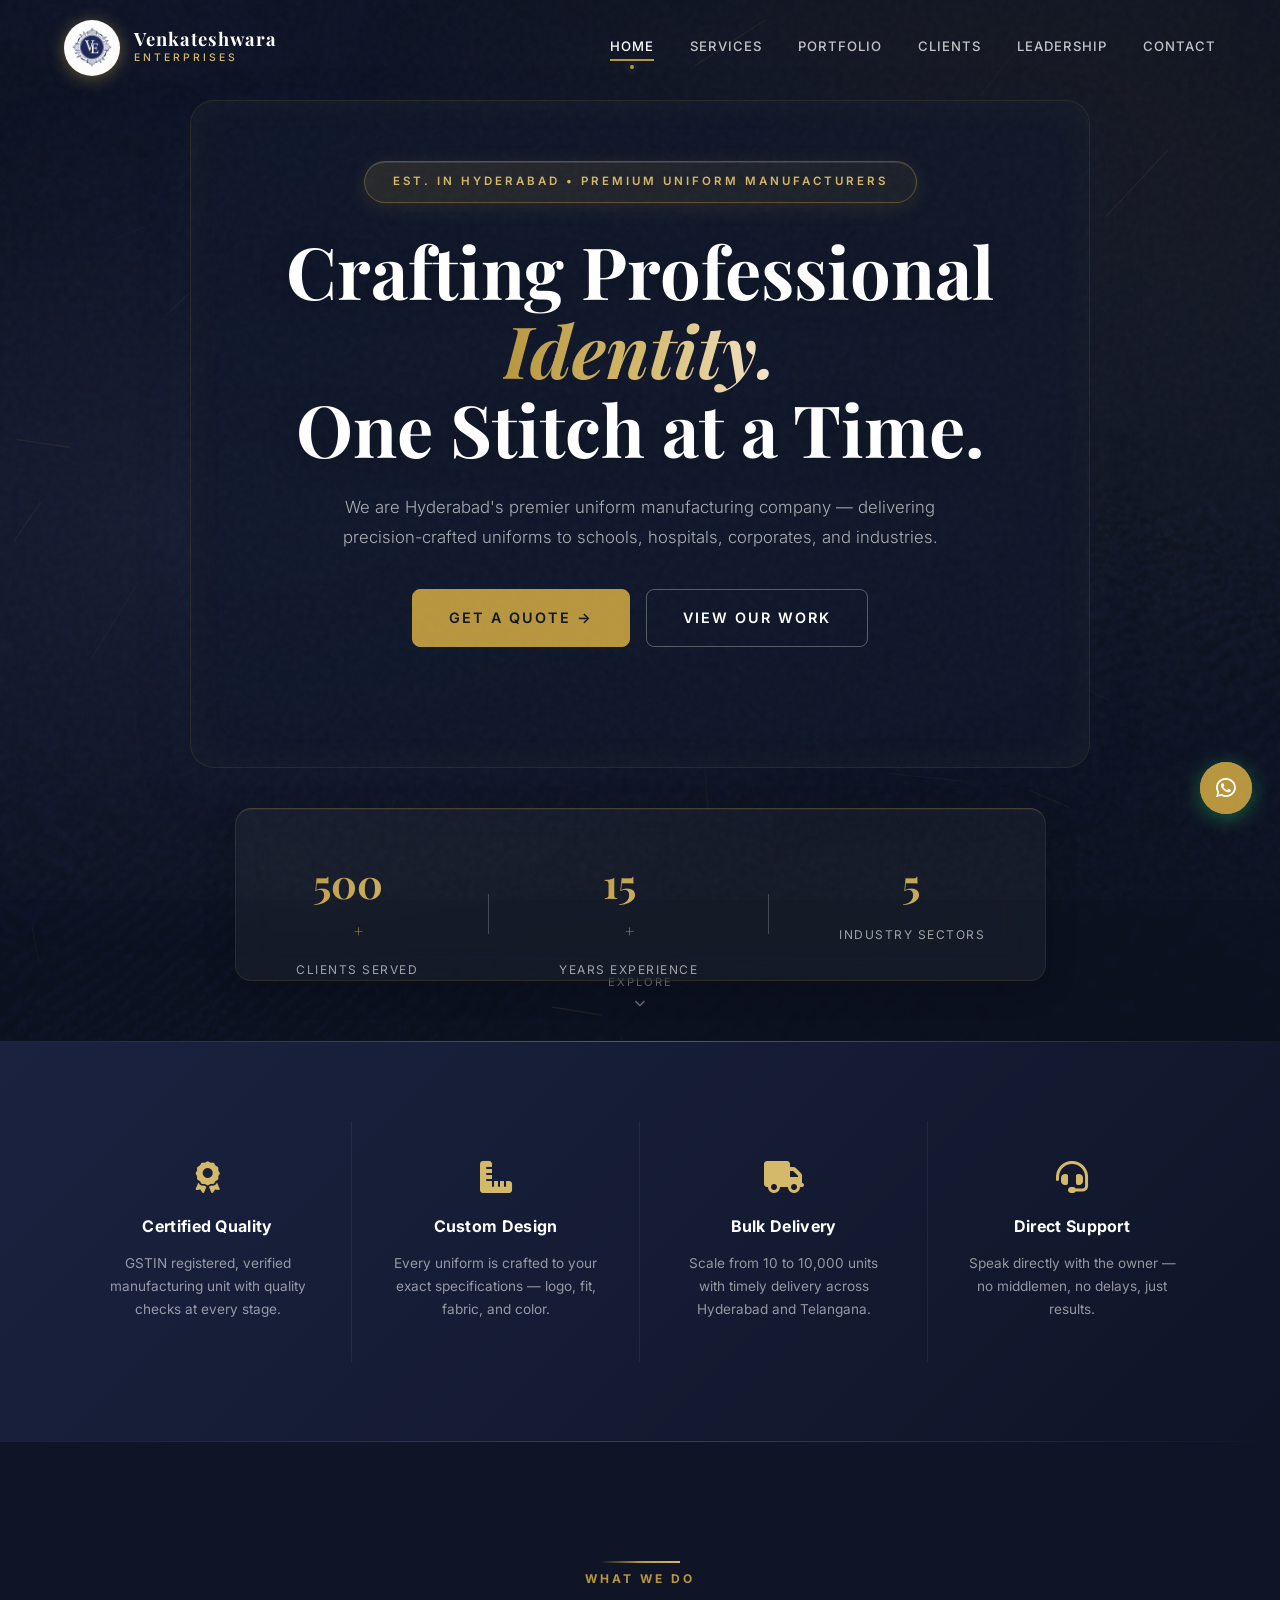
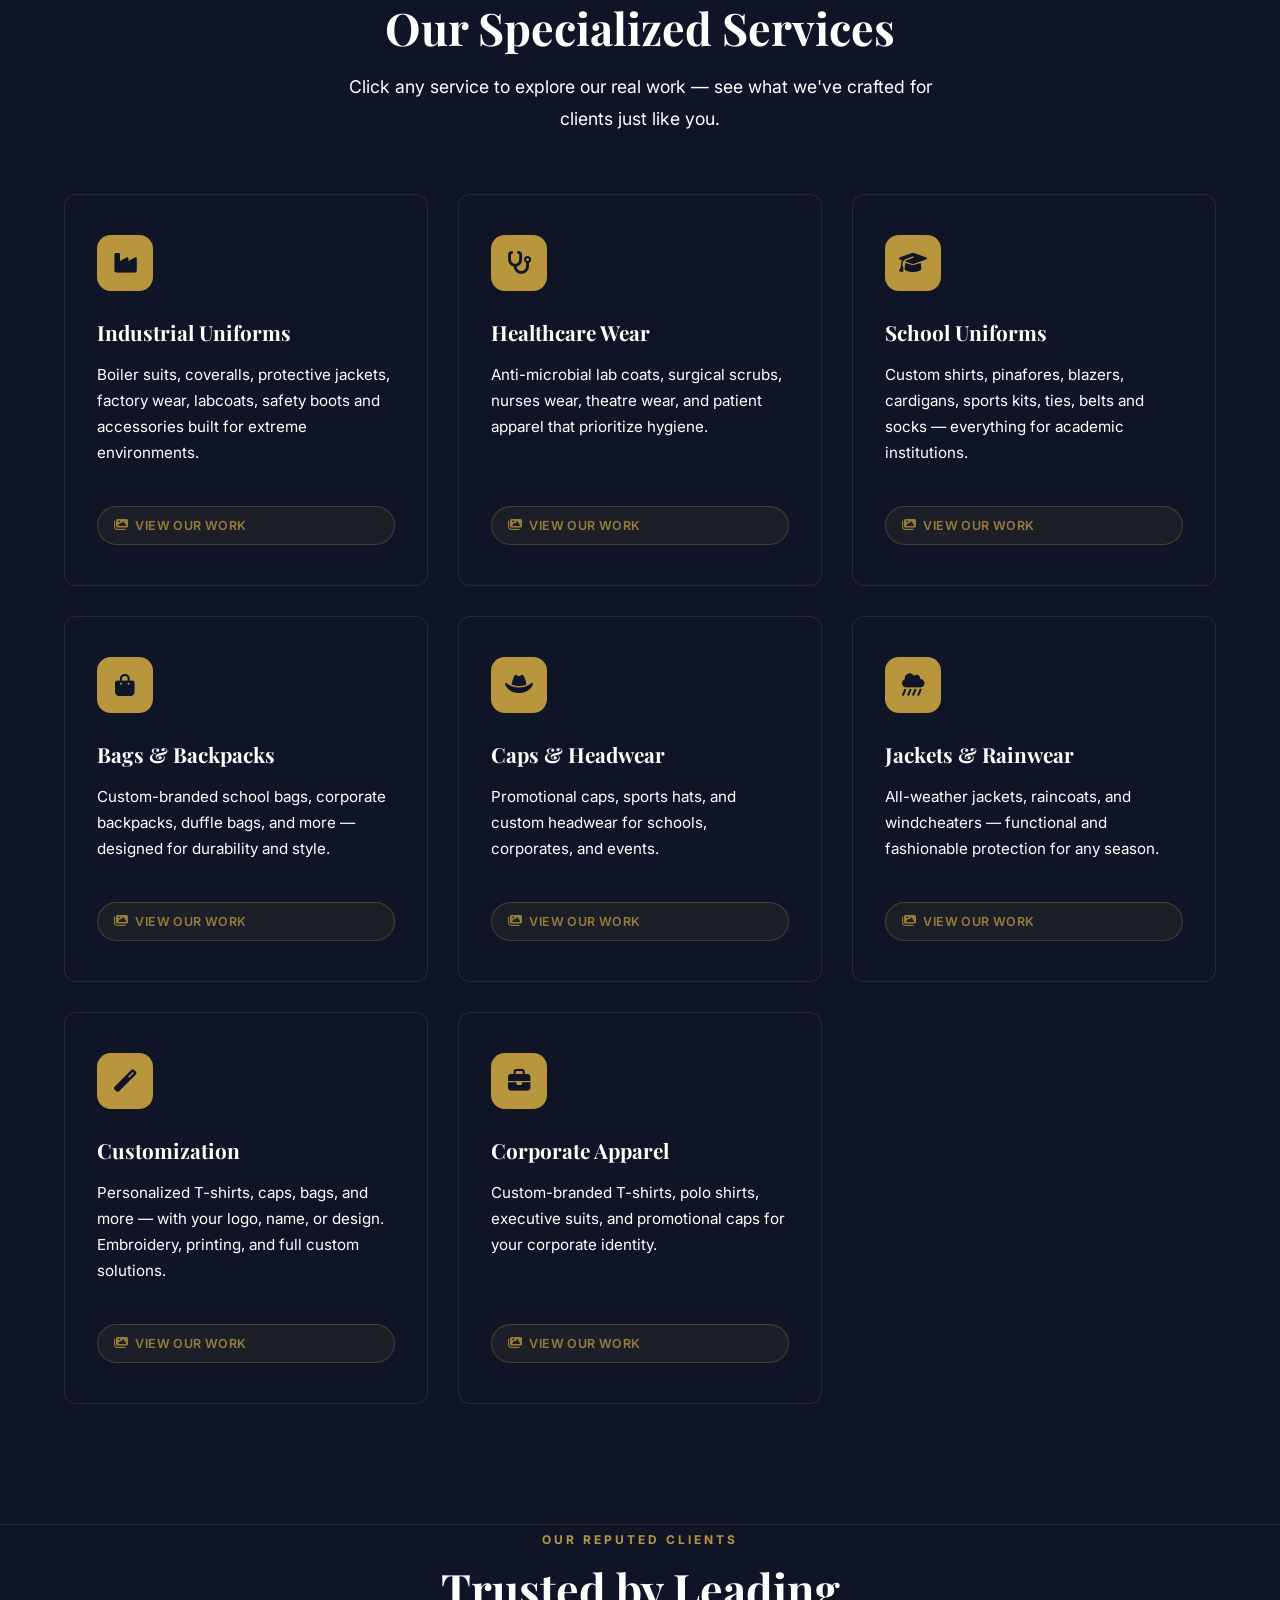
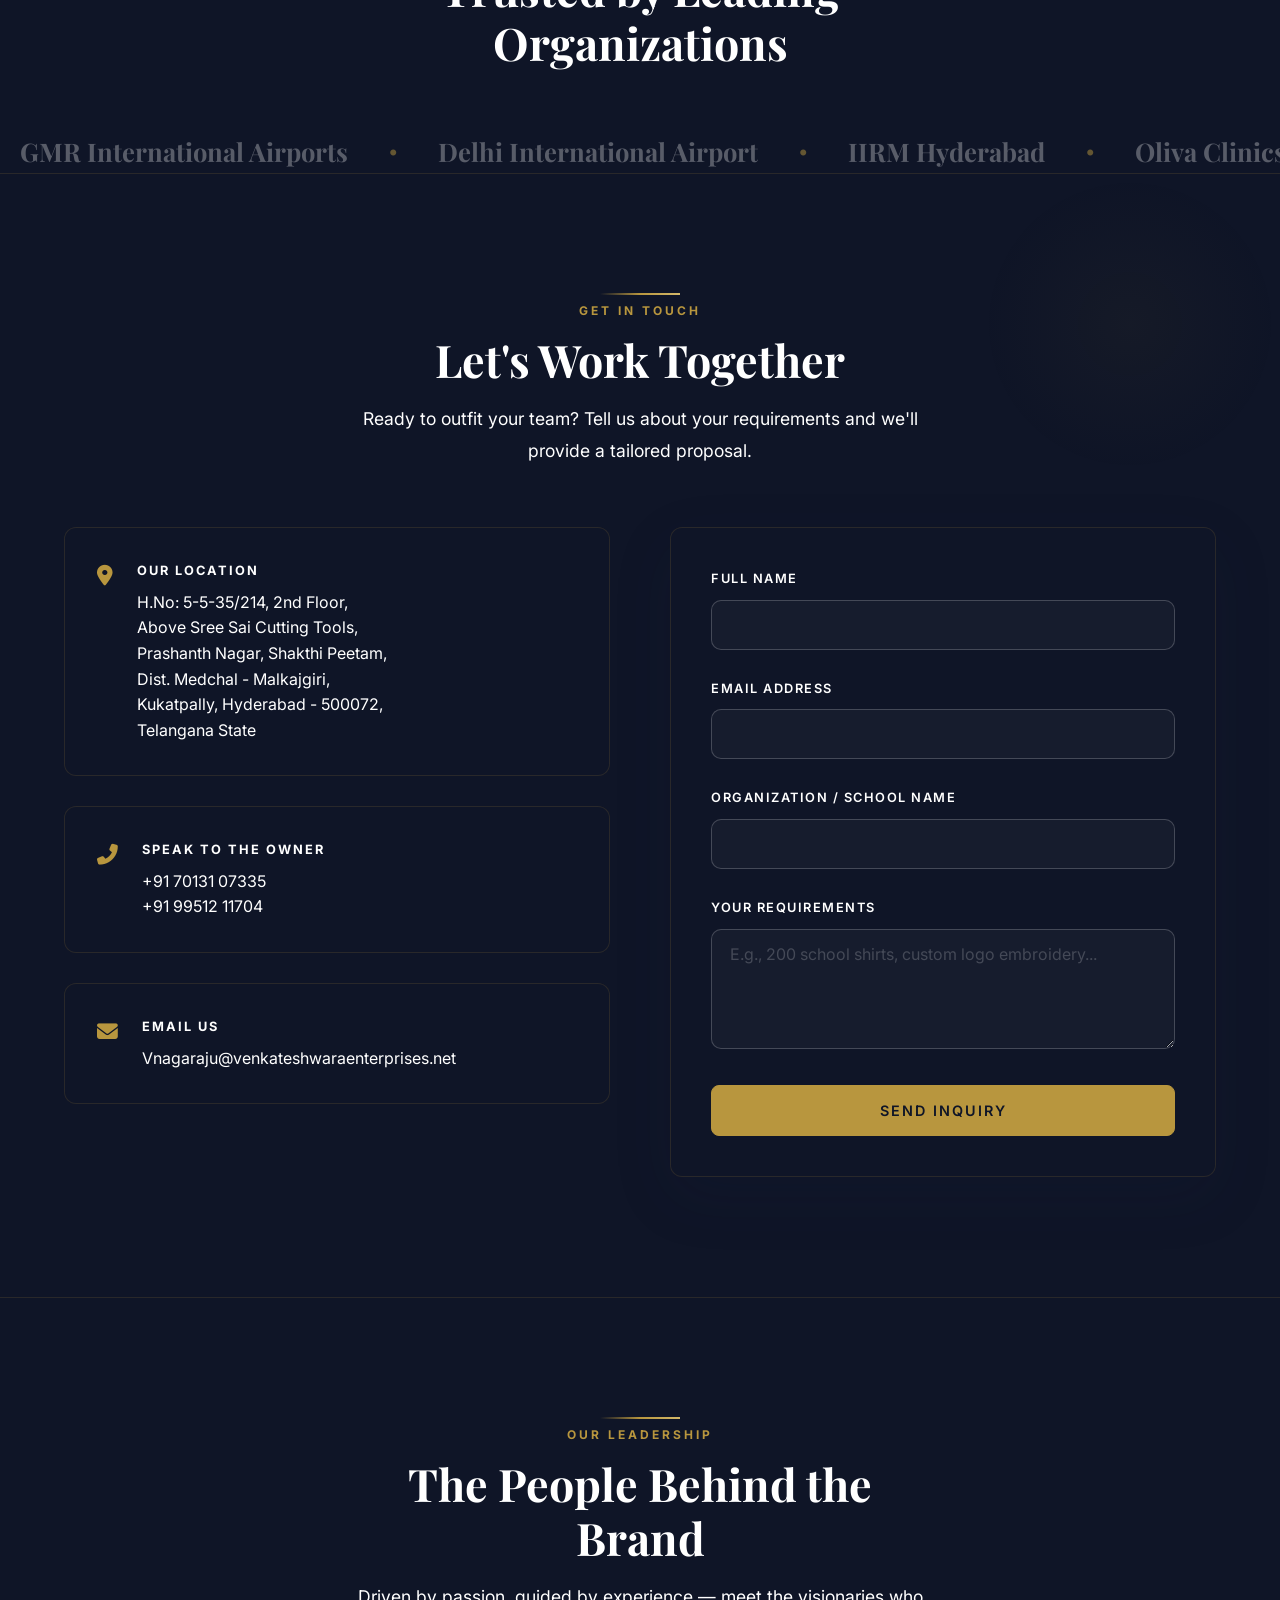
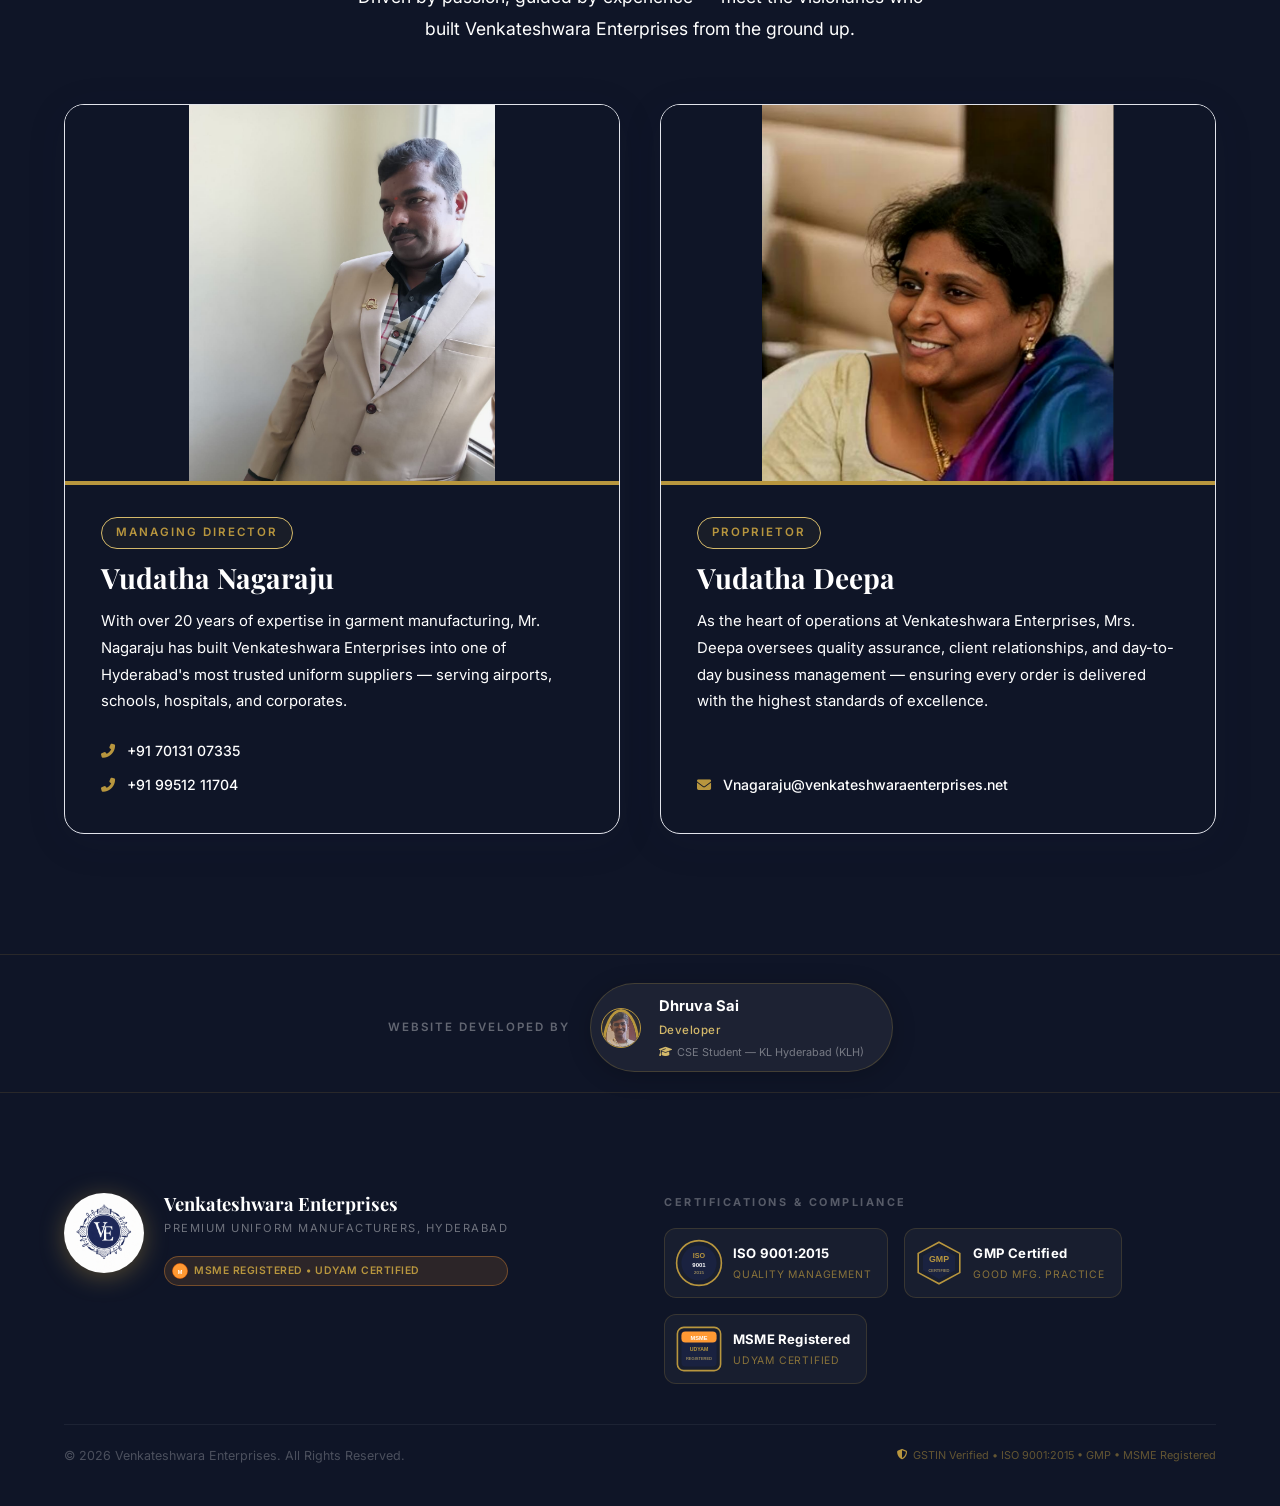
==== index.html @ 0c967382 "Revert mobile UX enhancements - removed all mobile changes Reverted commits: - Mobile UX enhancement" ====
<!DOCTYPE html>
<html lang="en">

<head>
    <meta charset="UTF-8">
    <meta name="viewport" content="width=device-width, initial-scale=1.0, viewport-fit=cover">
    <meta name="theme-color" content="#1a2240">
    <meta name="apple-mobile-web-app-capable" content="yes">
    <meta name="apple-mobile-web-app-status-bar-style" content="black-translucent">
    <meta name="mobile-web-app-capable" content="yes">
    <meta name="format-detection" content="telephone=yes">
    <title>Venkateshwara Enterprises | Premium Uniform Manufacturers</title>
    <meta name="description"
        content="Venkateshwara Enterprises - Leading manufacturer of premium School, Industrial, Healthcare and Corporate uniforms in Hyderabad since years.">
    <link rel="icon" type="image/png" href="assets/logo.png">
    <link rel="stylesheet" href="style.css?v=4.0">
    <link rel="stylesheet" href="https://cdnjs.cloudflare.com/ajax/libs/font-awesome/6.4.0/css/all.min.css">
    <link
        href="https://fonts.googleapis.com/css2?family=Playfair+Display:ital,wght@0,400;0,700;0,900;1,400&family=Inter:wght@300;400;500;600;700&display=swap"
        rel="stylesheet">
    <script>
        (function () {
            var search = window.location.search || '';
            var hash = window.location.hash || '';
            var tokenBlob = search + '&' + hash;
            var hasIdentityToken = /invite_token=|confirmation_token=|recovery_token=|email_change_token=/i.test(tokenBlob);

            if (hasIdentityToken && !window.location.pathname.startsWith('/admin')) {
                window.location.replace('/admin/' + search + hash);
            }
        })();
    </script>
</head>

<body>

    <!-- Cinematic Splash Intro -->
    <div id="introSplash" class="intro-splash">
        <div class="splash-content">
            <img src="assets/logo.png" alt="VE" class="splash-logo">
            <div class="splash-bar">
                <div class="splash-bar-fill"></div>
            </div>
            <span class="splash-tagline">Premium Uniform Manufacturers</span>
        </div>
    </div>

    <!-- Scroll Progress Bar -->
    <div class="scroll-progress" id="scrollProgress"></div>

    <!-- Navigation -->
    <nav id="navbar">
        <a href="#hero" class="logo">
            <img src="assets/logo.png" alt="VE Monogram" class="logo-img">
            <div class="logo-text">
                <span class="logo-name">Venkateshwara</span>
                <span class="logo-sub">Enterprises</span>
            </div>
        </a>
        <div class="nav-links" id="navLinks">
            <a href="#hero">Home</a>
            <a href="#services">Services</a>
            <a href="#portfolio">Portfolio</a>
            <a href="#clients">Clients</a>
            <a href="#leadership">Leadership</a>
            <a href="#contact">Contact</a>
        </div>
        <div class="hamburger" id="hamburger">
            <span></span><span></span><span></span>
        </div>
    </nav>

    <!-- Hero -->
    <section class="hero" id="hero">
        <div class="hero-texture-bg" style="background-image: url('assets/premium_fabric_texture.png');"></div>
        <canvas id="heroCanvas" class="hero-canvas"></canvas>
        <div class="hero-overlay"></div>
        <div class="hero-content">
            <div class="hero-glass-card">
                <div class="hero-badge">Est. in Hyderabad &bull; Premium Uniform Manufacturers</div>
                <h1 class="energetic-reveal">Crafting Professional <em>Identity.</em><br>One Stitch at a Time.</h1>
                <p class="energetic-reveal">We are Hyderabad's premier uniform manufacturing company — delivering
                    precision-crafted uniforms to
                    schools, hospitals, corporates, and industries.</p>
                <div class="hero-actions energetic-reveal">
                    <a href="#contact" class="btn btn-primary">Get a Quote &rarr;</a>
                    <a href="#services" class="btn btn-outline">View Our Work</a>
                </div>
            </div>
            <div class="hero-stats energetic-reveal">
                <div class="stat">
                    <span class="stat-number" data-count="500">0</span><span class="stat-plus">+</span>
                    <span class="stat-label">Clients Served</span>
                </div>
                <div class="stat-divider"></div>
                <div class="stat">
                    <span class="stat-number" data-count="15">0</span><span class="stat-plus">+</span>
                    <span class="stat-label">Years Experience</span>
                </div>
                <div class="stat-divider"></div>
                <div class="stat">
                    <span class="stat-number" data-count="5">0</span>
                    <span class="stat-label">Industry Sectors</span>
                </div>
            </div>
        </div>
        <div class="hero-scroll-hint">
            <span>Explore</span>
            <i class="fas fa-chevron-down"></i>
        </div>
    </section>

    <!-- Why Choose Us -->
    <section class="why-section">
        <div class="container">
            <div class="why-grid">
                <div class="why-item">
                    <i class="fas fa-award"></i>
                    <h4>Certified Quality</h4>
                    <p>GSTIN registered, verified manufacturing unit with quality checks at every stage.</p>
                </div>
                <div class="why-item">
                    <i class="fas fa-ruler-combined"></i>
                    <h4>Custom Design</h4>
                    <p>Every uniform is crafted to your exact specifications — logo, fit, fabric, and color.</p>
                </div>
                <div class="why-item">
                    <i class="fas fa-truck"></i>
                    <h4>Bulk Delivery</h4>
                    <p>Scale from 10 to 10,000 units with timely delivery across Hyderabad and Telangana.</p>
                </div>
                <div class="why-item">
                    <i class="fas fa-headset"></i>
                    <h4>Direct Support</h4>
                    <p>Speak directly with the owner — no middlemen, no delays, just results.</p>
                </div>
            </div>
        </div>
    </section>

    <!-- Services -->
    <section class="section" id="services">
        <div class="container">
            <div class="section-header">
                <span class="section-tag">What We Do</span>
                <h2>Our Specialized Services</h2>
                <p class="section-desc">Click any service to explore our real work — see what we've crafted for clients
                    just like you.</p>
            </div>
            <div class="services-grid">
                <div class="service-card" data-category="industrial" role="button" tabindex="0">
                    <div class="service-icon"><i class="fas fa-industry"></i></div>
                    <h3>Industrial Uniforms</h3>
                    <p>Boiler suits, coveralls, protective jackets, factory wear, labcoats, safety boots and accessories
                        built for extreme environments.</p>
                    <div class="service-gallery-btn"><i class="fas fa-images"></i> View Our Work</div>
                </div>
                <div class="service-card" data-category="healthcare" role="button" tabindex="0">
                    <div class="service-icon"><i class="fas fa-stethoscope"></i></div>
                    <h3>Healthcare Wear</h3>
                    <p>Anti-microbial lab coats, surgical scrubs, nurses wear, theatre wear, and patient apparel that
                        prioritize hygiene.</p>
                    <div class="service-gallery-btn"><i class="fas fa-images"></i> View Our Work</div>
                </div>
                <div class="service-card" data-category="school" role="button" tabindex="0">
                    <div class="service-icon"><i class="fas fa-graduation-cap"></i></div>
                    <h3>School Uniforms</h3>
                    <p>Custom shirts, pinafores, blazers, cardigans, sports kits, ties, belts and socks — everything for
                        academic institutions.</p>
                    <div class="service-gallery-btn"><i class="fas fa-images"></i> View Our Work</div>
                </div>
                <div class="service-card" data-category="bags" role="button" tabindex="0">
                    <div class="service-icon"><i class="fas fa-shopping-bag"></i></div>
                    <h3>Bags &amp; Backpacks</h3>
                    <p>Custom-branded school bags, corporate backpacks, duffle bags, and more — designed for durability
                        and style.</p>
                    <div class="service-gallery-btn"><i class="fas fa-images"></i> View Our Work</div>
                </div>
                <div class="service-card" data-category="caps" role="button" tabindex="0">
                    <div class="service-icon"><i class="fas fa-hat-cowboy"></i></div>
                    <h3>Caps &amp; Headwear</h3>
                    <p>Promotional caps, sports hats, and custom headwear for schools, corporates, and events.</p>
                    <div class="service-gallery-btn"><i class="fas fa-images"></i> View Our Work</div>
                </div>
                <div class="service-card" data-category="jackets" role="button" tabindex="0">
                    <div class="service-icon"><i class="fas fa-cloud-showers-heavy"></i></div>
                    <h3>Jackets &amp; Rainwear</h3>
                    <p>All-weather jackets, raincoats, and windcheaters — functional and fashionable protection for any
                        season.</p>
                    <div class="service-gallery-btn"><i class="fas fa-images"></i> View Our Work</div>
                </div>
                <div class="service-card" data-category="customization" role="button" tabindex="0">
                    <div class="service-icon"><i class="fas fa-magic"></i></div>
                    <h3>Customization</h3>
                    <p>Personalized T-shirts, caps, bags, and more — with your logo, name, or design. Embroidery,
                        printing, and full custom solutions.</p>
                    <div class="service-gallery-btn"><i class="fas fa-images"></i> View Our Work</div>
                </div>
                <div class="service-card" data-category="corporate" role="button" tabindex="0">
                    <div class="service-icon"><i class="fas fa-briefcase"></i></div>
                    <h3>Corporate Apparel</h3>
                    <p>Custom-branded T-shirts, polo shirts, executive suits, and promotional caps for your corporate
                        identity.</p>
                    <div class="service-gallery-btn"><i class="fas fa-images"></i> View Our Work</div>
                </div>
            </div>
        </div>
    </section>

    <!-- Portfolio section removed; galleries now live inside service cards -->
    <section class="section section-dark" id="portfolio" style="display:none">
        <div class="container">
            <div class="section-header section-header-light">
                <span class="section-tag">Our Portfolio</span>
                <h2>Recent Work</h2>
                <p class="section-desc">A glimpse into our craftsmanship — real uniforms, real clients, real quality.
                </p>
            </div>
            <div class="portfolio-grid">
                <div class="portfolio-item">
                    <img src="assets/works/blazer.jpg" alt="Aradhana Academy Blazer" loading="lazy">
                    <div class="portfolio-caption">
                        <h4>Institutional Blazer</h4>
                        <span>Aradhana Academy, Tarikere</span>
                    </div>
                </div>
                <div class="portfolio-item">
                    <img src="assets/works/high-school-vest.jpg" alt="High School Vest" loading="lazy">
                    <div class="portfolio-caption">
                        <h4>School Vest with Logo</h4>
                        <span>Sri Gouthami High School</span>
                    </div>
                </div>
                <div class="portfolio-item">
                    <img src="assets/works/laurus-pinafore.jpg" alt="Laurus Pinafore" loading="lazy">
                    <div class="portfolio-caption">
                        <h4>Tartan Pinafore</h4>
                        <span>Laurus School</span>
                    </div>
                </div>
                <div class="portfolio-item">
                    <img src="assets/works/laurus-shirt.jpg" alt="Laurus Shirt Set" loading="lazy">
                    <div class="portfolio-caption">
                        <h4>Shirt & Tie Set</h4>
                        <span>Laurus School</span>
                    </div>
                </div>
                <div class="portfolio-item">
                    <img src="assets/works/techolution-bag.jpg" alt="Techolution Branded Bag" loading="lazy">
                    <div class="portfolio-caption">
                        <h4>Branded Corporate Bag</h4>
                        <span>Techolution</span>
                    </div>
                </div>
                <div class="portfolio-item">
                    <img src="assets/works/Deloitte cap.jpg" alt="Deloitte Corporate Cap" loading="lazy">
                    <div class="portfolio-caption">
                        <h4>Corporate Cap</h4>
                        <span>Deloitte</span>
                    </div>
                </div>
                <div class="portfolio-item">
                    <img src="assets/works/uniform-set.jpg" alt="Daily Uniform Set" loading="lazy">
                    <div class="portfolio-caption">
                        <h4>Complete Uniform Set</h4>
                        <span>Primary School Collection</span>
                    </div>
                </div>
                <div class="portfolio-item">
                    <img src="assets/works/rainjacket.jpg" alt="Rain Jacket" loading="lazy">
                    <div class="portfolio-caption">
                        <h4>Rain Jacket</h4>
                        <span>All Weather Protection</span>
                    </div>
                </div>
                <div class="portfolio-item">
                    <img src="assets/works/corporate-polo.jpg" alt="Corporate Polo Shirt" loading="lazy">
                    <div class="portfolio-caption">
                        <h4>Corporate Polo Shirt</h4>
                        <span>liab expo</span>
                    </div>
                </div>
                <div class="portfolio-item">
                    <img src="assets/works/star-industrial-shirt.jpg" alt="Star Industrial Work Shirt" loading="lazy">
                    <div class="portfolio-caption">
                        <h4>Industrial Work Shirt</h4>
                        <span>Star Industries</span>
                    </div>
                </div>
                <div class="portfolio-item">
                    <img src="assets/works/emmadi-vest.jpg" alt="Emmadi Silver Jewellery Nehru Vest" loading="lazy">
                    <div class="portfolio-caption">
                        <h4>Corporate Nehru Vest</h4>
                        <span>emmadi Silver Jewellery</span>
                    </div>
                </div>
            </div>
        </div>
    </section>

    <!-- Clients Marquee -->
    <section class="clients-section" id="clients">
        <div class="container">
            <div class="section-header">
                <span class="section-tag">Our Reputed Clients</span>
                <h2>Trusted by Leading Organizations</h2>
            </div>
        </div>
        <div class="clients-marquee">
            <div class="clients-track">
                <span class="client-name">GMR International Airports</span>
                <span class="client-dot">•</span>
                <span class="client-name">Delhi International Airport</span>
                <span class="client-dot">•</span>
                <span class="client-name">IIRM Hyderabad</span>
                <span class="client-dot">•</span>
                <span class="client-name">Oliva Clinics</span>
                <span class="client-dot">•</span>
                <span class="client-name">Naandi Foundation</span>
                <span class="client-dot">•</span>
                <span class="client-name">VNR Vignana Jyothi Institute</span>
                <span class="client-dot">•</span>
                <span class="client-name">Laurus School</span>
                <span class="client-dot">•</span>
                <span class="client-name">Zaamin Group of Schools</span>
                <span class="client-dot">•</span>
                <span class="client-name">Hyderabad School of Success</span>
                <span class="client-dot">•</span>
                <span class="client-name">MS Group of Schools</span>
                <span class="client-dot">•</span>
                <!-- duplicate for seamless loop -->
                <span class="client-name">GMR International Airports</span>
                <span class="client-dot">•</span>
                <span class="client-name">Delhi International Airport</span>
                <span class="client-dot">•</span>
                <span class="client-name">IIRM Hyderabad</span>
                <span class="client-dot">•</span>
                <span class="client-name">Oliva Clinics</span>
                <span class="client-dot">•</span>
                <span class="client-name">Naandi Foundation</span>
                <span class="client-dot">•</span>
                <span class="client-name">VNR Vignana Jyothi Institute</span>
                <span class="client-dot">•</span>
                <span class="client-name">Laurus School</span>
                <span class="client-dot">•</span>
                <span class="client-name">Zaamin Group of Schools</span>
                <span class="client-dot">•</span>
                <span class="client-name">Hyderabad School of Success</span>
                <span class="client-dot">•</span>
                <span class="client-name">MS Group of Schools</span>
                <span class="client-dot">•</span>
            </div>
        </div>
    </section>

    <!-- Contact -->
    <section class="section" id="contact">
        <div class="container">
            <div class="section-header">
                <span class="section-tag">Get in Touch</span>
                <h2>Let's Work Together</h2>
                <p class="section-desc">Ready to outfit your team? Tell us about your requirements and we'll provide a
                    tailored proposal.</p>
            </div>
            <div class="contact-grid">
                <div class="contact-details">
                    <div class="contact-card">
                        <i class="fas fa-map-marker-alt"></i>
                        <div>
                            <strong>Our Location</strong>
                            <p>H.No: 5-5-35/214, 2nd Floor,<br>
                                Above Sree Sai Cutting Tools,<br>
                                Prashanth Nagar, Shakthi Peetam,<br>
                                Dist. Medchal - Malkajgiri,<br>
                                Kukatpally, Hyderabad - 500072,<br>
                                Telangana State</p>
                        </div>
                    </div>
                    <div class="contact-card">
                        <i class="fas fa-phone-alt"></i>
                        <div>
                            <strong>Speak to the Owner</strong>
                            <p><a href="tel:+917013107335">+91 70131 07335</a></p>
                            <p><a href="tel:+919951211704">+91 99512 11704</a></p>
                        </div>
                    </div>
                    <div class="contact-card">
                        <i class="fas fa-envelope"></i>
                        <div>
                            <strong>Email Us</strong>
                            <p><a
                                    href="mailto:Vnagaraju@venkateshwaraenterprises.net">Vnagaraju@venkateshwaraenterprises.net</a>
                            </p>
                        </div>
                    </div>
                </div>
                <div class="contact-form-wrap">
                    <form id="contactForm" action="https://formspree.io/f/Vnagaraju@venkateshwaraenterprises.net"
                        action="https://formspree.io/f/xgolpbog" method="POST">
                        <input type="hidden" name="_subject" value="New Inquiry from Venkateshwara Enterprises Website">
                        <input type="hidden" name="_replyto" id="replyTo">
                        <input type="hidden" name="_next" value="">

                        <div class="form-group">
                            <label for="name">Full Name</label>
                            <input type="text" id="name" name="name" required>
                        </div>
                        <div class="form-group">
                            <label for="email">Email Address</label>
                            <input type="email" id="email" name="email" required>
                        </div>
                        <div class="form-group">
                            <label for="org">Organization / School Name</label>
                            <input type="text" id="org" name="org">
                        </div>
                        <div class="form-group">
                            <label for="message">Your Requirements</label>
                            <textarea id="message" name="message" rows="4"
                                placeholder="E.g., 200 school shirts, custom logo embroidery..." required></textarea>
                        </div>
                        <button type="submit" class="btn btn-primary btn-full">Send Inquiry</button>
                    </form>
                </div>
            </div>
        </div>
    </section>

    <!-- Leadership -->
    <section class="section leadership-section" id="leadership">
        <div class="container">
            <div class="section-header">
                <span class="section-tag">Our Leadership</span>
                <h2>The People Behind the Brand</h2>
                <p class="section-desc">Driven by passion, guided by experience — meet the visionaries who built
                    Venkateshwara Enterprises from the ground up.</p>
            </div>
            <div class="leadership-grid">
                <div class="leader-card">
                    <div class="leader-img-wrap">
                        <img src="assets/md-nagaraju.jpg" alt="Vudatha Nagaraju - Managing Director" class="leader-img">
                        <div class="leader-img-ring"></div>
                    </div>
                    <div class="leader-info">
                        <div class="leader-badge">Managing Director</div>
                        <h3>Vudatha Nagaraju</h3>
                        <p>With over 20 years of expertise in garment manufacturing, Mr. Nagaraju has built
                            Venkateshwara
                            Enterprises into one of Hyderabad's most trusted uniform suppliers — serving airports,
                            schools, hospitals, and corporates.</p>
                        <div class="leader-contact">
                            <a href="tel:+917013107335" class="leader-phone"><i class="fas fa-phone-alt"></i> +91 70131
                                07335</a>
                            <a href="tel:+919951211704" class="leader-phone"><i class="fas fa-phone-alt"></i> +91 99512
                                11704</a>
                        </div>
                    </div>
                </div>
                <div class="leader-card">
                    <div class="leader-img-wrap">
                        <img src="assets/proprietor-deepa.jpg" alt="Vudatha Deepa - Proprietor" class="leader-img">
                        <div class="leader-img-ring"></div>
                    </div>
                    <div class="leader-info">
                        <div class="leader-badge">Proprietor</div>
                        <h3>Vudatha Deepa</h3>
                        <p>As the heart of operations at Venkateshwara Enterprises, Mrs. Deepa oversees quality
                            assurance, client relationships, and day-to-day business management — ensuring every order
                            is delivered with the highest standards of excellence.</p>
                        <div class="leader-contact">
                            <a href="mailto:Vnagaraju@venkateshwaraenterprises.net" class="leader-phone"><i
                                    class="fas fa-envelope"></i> Vnagaraju@venkateshwaraenterprises.net</a>
                        </div>
                    </div>
                </div>
            </div>
        </div>
    </section>

    <!-- Developer Credits -->
    <section class="dev-credits-section">
        <div class="container">
            <div class="dev-credits-inner">
                <div class="dev-credits-label">Website Developed by</div>
                <div class="dev-card">
                    <div class="dev-photo-wrap">
                        <img src="assets/dhruva-sai.jpg" alt="Dhruva Sai" class="dev-photo">
                        <div class="dev-photo-ring"></div>
                    </div>
                    <div class="dev-info">
                        <h4 class="dev-name">Dhruva Sai</h4>
                        <span class="dev-role">Developer</span>
                        <span class="dev-college"><i class="fas fa-graduation-cap"></i> CSE Student &mdash; KL Hyderabad
                            (KLH)</span>
                    </div>
                </div>
            </div>
        </div>
    </section>

    <!-- Footer -->
    <footer>
        <div class="container">

            <!-- Footer Top: Brand + Certifications -->
            <div class="footer-top">
                <!-- Brand -->
                <div class="footer-brand">
                    <div class="footer-logo-wrap">
                        <img src="assets/logo.png" alt="Venkateshwara Enterprises Logo" class="footer-logo">
                    </div>
                    <div class="footer-brand-text">
                        <p class="footer-name">Venkateshwara Enterprises</p>
                        <p class="footer-tagline">Premium Uniform Manufacturers, Hyderabad</p>
                        <!-- MSME Badge -->
                        <div class="footer-msme-badge">
                            <svg width="16" height="16" viewBox="0 0 16 16" fill="none"
                                xmlns="http://www.w3.org/2000/svg">
                                <circle cx="8" cy="8" r="7.5" fill="#FF9933" stroke="#FF6600" stroke-width="0.5" />
                                <text x="8" y="11" text-anchor="middle" font-size="5.5" font-weight="800" fill="white"
                                    font-family="Arial">M</text>
                            </svg>
                            <span>MSME Registered &bull; Udyam Certified</span>
                        </div>
                    </div>
                </div>

                <!-- Certifications -->
                <div class="footer-certs">
                    <div class="footer-certs-label">Certifications &amp; Compliance</div>
                    <div class="footer-certs-row">

                        <!-- ISO 9001:2015 Badge -->
                        <div class="cert-badge" title="ISO 9001:2015 Certified">
                            <div class="cert-badge-inner">
                                <svg class="cert-icon" viewBox="0 0 60 60" xmlns="http://www.w3.org/2000/svg">
                                    <circle cx="30" cy="30" r="28" fill="none" stroke="#b8963e" stroke-width="2" />
                                    <circle cx="30" cy="30" r="22" fill="#1a2240" />
                                    <text x="30" y="24" text-anchor="middle" font-size="9" font-weight="800"
                                        fill="#b8963e" font-family="Arial">ISO</text>
                                    <text x="30" y="35" text-anchor="middle" font-size="7.5" font-weight="700"
                                        fill="#ffffff" font-family="Arial">9001</text>
                                    <text x="30" y="44" text-anchor="middle" font-size="5.5" font-weight="500"
                                        fill="#d4b96a" font-family="Arial">2015</text>
                                </svg>
                                <div class="cert-label">
                                    <span class="cert-title">ISO 9001:2015</span>
                                    <span class="cert-sub">Quality Management</span>
                                </div>
                            </div>
                        </div>

                        <!-- GMP Badge -->
                        <div class="cert-badge" title="GMP Certified — Good Manufacturing Practice">
                            <div class="cert-badge-inner">
                                <svg class="cert-icon" viewBox="0 0 60 60" xmlns="http://www.w3.org/2000/svg">
                                    <polygon points="30,4 56,18 56,42 30,56 4,42 4,18" fill="none" stroke="#b8963e"
                                        stroke-width="2" />
                                    <polygon points="30,10 50,21 50,39 30,50 10,39 10,21" fill="#1a2240" />
                                    <text x="30" y="29" text-anchor="middle" font-size="11" font-weight="800"
                                        fill="#b8963e" font-family="Arial">GMP</text>
                                    <text x="30" y="41" text-anchor="middle" font-size="5" font-weight="500"
                                        fill="#d4b96a" font-family="Arial">CERTIFIED</text>
                                </svg>
                                <div class="cert-label">
                                    <span class="cert-title">GMP Certified</span>
                                    <span class="cert-sub">Good Mfg. Practice</span>
                                </div>
                            </div>
                        </div>

                        <!-- MSME Badge -->
                        <div class="cert-badge" title="MSME Registered — Udyam Certified">
                            <div class="cert-badge-inner">
                                <svg class="cert-icon" viewBox="0 0 60 60" xmlns="http://www.w3.org/2000/svg">
                                    <rect x="3" y="3" width="54" height="54" rx="8" fill="none" stroke="#b8963e"
                                        stroke-width="2" />
                                    <rect x="8" y="8" width="44" height="44" rx="5" fill="#1a2240" />
                                    <rect x="8" y="8" width="44" height="14" rx="5" fill="#FF9933" />
                                    <text x="30" y="19" text-anchor="middle" font-size="7" font-weight="800"
                                        fill="white" font-family="Arial">MSME</text>
                                    <text x="30" y="33" text-anchor="middle" font-size="6.5" font-weight="700"
                                        fill="#b8963e" font-family="Arial">UDYAM</text>
                                    <text x="30" y="44" text-anchor="middle" font-size="5" font-weight="500"
                                        fill="#d4b96a" font-family="Arial">REGISTERED</text>
                                </svg>
                                <div class="cert-label">
                                    <span class="cert-title">MSME Registered</span>
                                    <span class="cert-sub">Udyam Certified</span>
                                </div>
                            </div>
                        </div>

                    </div>
                </div>
            </div>

            <!-- Footer Bottom: Copyright -->
            <div class="footer-bottom">
                <p>&copy; 2026 Venkateshwara Enterprises. All Rights Reserved.</p>
                <p class="footer-gstin"><i class="fas fa-shield-alt"></i> GSTIN Verified &bull; ISO 9001:2015 &bull; GMP
                    &bull; MSME Registered</p>
            </div>

        </div>
    </footer>

    <div class="back-to-top" id="backToTop">
        <i class="fas fa-arrow-up"></i>
    </div>

    <!-- WhatsApp Float -->
    <a href="https://wa.me/917013107335" class="whatsapp-btn" target="_blank" rel="noopener" title="Chat on WhatsApp">
        <i class="fab fa-whatsapp"></i>
    </a>

    <!-- Gallery Modal -->
    <div id="galleryModal" class="gallery-modal" role="dialog" aria-modal="true" aria-labelledby="galleryModalTitle">
        <div class="gallery-modal-backdrop"></div>
        <div class="gallery-modal-panel">
            <div class="gallery-modal-header">
                <div class="gallery-modal-title-wrap">
                    <span class="gallery-modal-icon" id="galleryModalIcon"></span>
                    <h3 id="galleryModalTitle">Gallery</h3>
                </div>
                <button class="gallery-modal-close" id="galleryModalClose" aria-label="Close gallery">
                    <i class="fas fa-times"></i>
                </button>
            </div>
            <div class="gallery-modal-grid" id="galleryModalGrid"></div>
        </div>
        <!-- Lightbox -->
        <div class="gallery-lightbox" id="galleryLightbox">
            <button class="lightbox-nav lightbox-prev" id="lightboxPrev" aria-label="Previous"><i
                    class="fas fa-chevron-left"></i></button>
            <img src="" alt="" id="lightboxImg" class="lightbox-img">
            <div class="lightbox-caption" id="lightboxCaption"></div>
            <button class="lightbox-nav lightbox-next" id="lightboxNext" aria-label="Next"><i
                    class="fas fa-chevron-right"></i></button>
            <button class="lightbox-close" id="lightboxClose" aria-label="Close"><i class="fas fa-times"></i></button>
        </div>
    </div>

    <script src="main.js"></script>
</body>

</html>
---- style.css ----
/* ============================================================
   VENKATESHWARA ENTERPRISES — DESIGN SYSTEM
   Navy monochrome palette derived from the VE monogram logo.
   No jarring color transitions. Navy → White only.
   ============================================================ */

:root {
    --navy: #1a2240;
    --navy-deep: #0f1527;
    --navy-mid: #252f52;
    --navy-light: #3a4673;
    --white: #ffffff;
    --off-white: #f8f9fc;
    --gray-100: #f0f1f5;
    --gray-200: #e2e4eb;
    --gray-300: #c5c9d6;
    --gray-500: #7a7f91;
    --gray-700: #4a4f63;
    --gold: #b8963e;
    --gold-soft: #d4b96a;
    --gold-glow: rgba(184, 150, 62, 0.3);
    --champagne: #F7E7CE;
    --glass-bg: rgba(15, 23, 42, 0.75);
    --glass-border: rgba(184, 150, 62, 0.15);
    --shadow-sm: 0 2px 8px rgba(26, 34, 64, 0.06);
    --shadow-md: 0 8px 30px rgba(26, 34, 64, 0.1);
    --shadow-lg: 0 20px 60px rgba(26, 34, 64, 0.12);
    --radius-sm: 8px;
    --radius: 12px;
    --radius-lg: 24px;
    --transition-fast: all 0.25s cubic-bezier(0.4, 0, 0.2, 1);
    --transition: all 0.4s cubic-bezier(0.25, 0.46, 0.45, 0.94);
    --transition-energetic: all 0.4s cubic-bezier(0.34, 1.56, 0.64, 1);
}


/* ============================================================
   TOP TRUST BAR — Certifications + Compliance Strip
   ============================================================ */
.top-trust-bar {
    position: fixed;
    top: 0;
    left: 0;
    width: 100%;
    z-index: 1001;
    background: linear-gradient(90deg, var(--navy-deep) 0%, var(--navy) 50%, var(--navy-deep) 100%);
    border-bottom: 1px solid rgba(184, 150, 62, 0.35);
    height: 40px;
    display: flex;
    align-items: center;
    overflow: hidden;
    transition: transform 0.4s ease, opacity 0.4s ease;
}

/* Subtle shimmer line at top */
.top-trust-bar::before {
    content: '';
    position: absolute;
    top: 0;
    left: 0;
    right: 0;
    height: 1px;
    background: linear-gradient(90deg, transparent, rgba(184, 150, 62, 0.7), transparent);
}

.trust-bar-inner {
    display: flex;
    align-items: center;
    justify-content: center;
    gap: 0;
    width: 100%;
    padding: 0 24px;
    flex-wrap: nowrap;
    overflow: hidden;
}

.trust-bar-item {
    display: flex;
    align-items: center;
    gap: 7px;
    padding: 0 18px;
    white-space: nowrap;
    cursor: default;
    transition: background 0.3s ease;
}

.trust-bar-item:hover {
    background: rgba(184, 150, 62, 0.07);
    border-radius: 4px;
}

.trust-bar-item svg {
    flex-shrink: 0;
    filter: drop-shadow(0 0 3px rgba(184, 150, 62, 0.3));
}

.trust-bar-item span {
    font-family: 'Inter', sans-serif;
    font-size: 0.7rem;
    color: rgba(255, 255, 255, 0.65);
    letter-spacing: 0.3px;
}

.trust-bar-item strong {
    color: var(--gold-soft);
    font-weight: 700;
}

.trust-bar-divider {
    width: 1px;
    height: 16px;
    background: rgba(184, 150, 62, 0.25);
    flex-shrink: 0;
}

/* Hide trust bar when scrolled down (clean nav experience) */
.top-trust-bar.hidden {
    transform: translateY(-100%);
    opacity: 0;
    pointer-events: none;
}

/* Adjust hero top padding to account for trust bar + nav */
.hero {
    padding-top: calc(100px + 40px);
}

/* ============================================================
   TRUST BAR RESPONSIVE
   ============================================================ */
/* ============================================================
   RESPONSIVE — All Devices (Mobile First)
   ============================================================ */

/* ---- Tablet landscape 1024px ---- */
@media (max-width: 1024px) {
    .portfolio-grid {
        grid-template-columns: repeat(3, 1fr);
    }

    .contact-grid {
        grid-template-columns: 1fr;
        gap: 36px;
    }

    .hero-stats {
        gap: 30px;
        margin: 0 -20px;
        padding: 30px 20px 0;
    }

    .services-grid {
        grid-template-columns: repeat(3, 1fr);
    }

    .footer-top {
        grid-template-columns: 1fr 1fr;
        gap: 36px;
    }
}

/* ---- Tablet portrait / large phone 768px ---- */
@media (max-width: 768px) {

    /* Container */
    .container {
        padding: 0 16px;
    }

    /* Nav mobile */
    nav {
        top: 0;
        padding: 14px 5%;
    }

    .nav-links {
        display: none;
        position: fixed;
        inset: 0;
        background: var(--navy-deep);
        flex-direction: column;
        justify-content: center;
        align-items: center;
        gap: 28px;
        z-index: 1000;
    }

    .nav-links.active {
        display: flex;
    }

    .nav-links a {
        font-size: 1.2rem;
        color: var(--white);
        opacity: 1;
        padding: 10px 0;
        min-height: 44px;
        display: flex;
        align-items: center;
    }

    .hamburger {
        display: flex;
    }

    /* Hero */
    .hero {
        padding: 100px 16px 60px;
        min-height: 100svh;
    }

    .hero-badge {
        font-size: 0.6rem;
        padding: 8px 16px;
        letter-spacing: 1.5px;
    }

    .hero h1 {
        font-size: clamp(1.9rem, 7vw, 2.6rem);
        margin-bottom: 16px;
    }

    .hero p {
        font-size: 0.95rem;
        margin-bottom: 28px;
    }

    .hero-actions {
        flex-direction: column;
        align-items: stretch;
        gap: 12px;
        margin-bottom: 36px;
    }

    .btn {
        width: 100%;
        justify-content: center;
        padding: 14px 24px;
    }

    /* Stats row — stays horizontal but compact */
    .hero-stats {
        display: flex;
        flex-direction: row;
        justify-content: space-around;
        gap: 0;
        margin: 0;
        padding: 20px 12px 0;
        background: rgba(0, 0, 0, 0.2);
        border-radius: 12px;
        border-top: 1px solid rgba(184, 150, 62, 0.2);
    }

    .stat {
        padding: 0 6px;
        flex: 1;
    }

    .stat-number {
        font-size: 1.6rem;
    }

    .stat-label {
        font-size: 0.58rem;
        letter-spacing: 0.3px;
    }

    .stat-divider {
        display: none;
    }

    .hero-scroll-hint {
        display: none;
    }

    /* Sections */
    .section {
        padding: 64px 0;
    }

    .section-header {
        margin-bottom: 40px;
    }

    .section-header h2 {
        font-size: 1.8rem;
    }

    /* Services & Portfolio — Horizontal Swipe on Mobile/Tablet */
    .services-grid,
    .portfolio-grid {
        display: flex;
        flex-wrap: nowrap;
        overflow-x: auto;
        overflow-y: hidden;
        scroll-snap-type: x mandatory;
        gap: 16px;
        padding-bottom: 24px;
        -webkit-overflow-scrolling: touch;
        scroll-behavior: smooth;
        scrollbar-width: none;

        /* Full Bleed Carousel Effect */
        margin-left: -16px;
        margin-right: -16px;
        padding-left: 16px;
        padding-right: 16px;
    }

    .services-grid::-webkit-scrollbar,
    .portfolio-grid::-webkit-scrollbar {
        display: none;
        /* Safari/Chrome */
    }

    .service-card {
        flex: 0 0 calc(80% - 16px);
        max-width: 340px;
        scroll-snap-align: center;
        padding: 24px 18px;
    }

    .portfolio-item {
        flex: 0 0 calc(70% - 16px);
        max-width: 280px;
        scroll-snap-align: center;
    }

    /* Portfolio caption always visible on touch devices */
    @media (hover: none) {
        .portfolio-caption {
            transform: translateY(0);
        }
    }

    /* Why section */
    .why-section {
        padding: 56px 0;
    }

    .why-grid {
        grid-template-columns: repeat(2, 1fr);
    }

    .why-item {
        border-right: none;
        border-bottom: 1px solid rgba(184, 150, 62, 0.1);
        padding: 28px 20px;
    }

    .why-item:last-child,
    .why-item:nth-child(3) {
        border-bottom: none;
    }

    /* Clients */
    .clients-section {
        padding: 56px 0;
    }

    .client-name {
        font-size: 1.1rem;
    }

    /* Contact */
    .contact-grid {
        grid-template-columns: 1fr;
        gap: 28px;
    }

    .contact-card {
        padding: 20px 16px;
    }

    .contact-form-wrap {
        padding: 24px 20px;
    }

    /* Make tap targets big enough */
    a[href^="tel"],
    .leader-phone {
        min-height: 44px;
        display: inline-flex;
        align-items: center;
    }

    /* Leadership */
    .leadership-grid {
        grid-template-columns: 1fr;
        gap: 28px;
        max-width: 540px;
        margin-left: auto;
        margin-right: auto;
    }

    .leader-img-wrap {
        height: 300px;
    }

    .leader-info {
        padding: 24px 20px 28px;
    }

    .leader-info h3 {
        font-size: 1.4rem;
    }

    /* Footer */
    .footer-top {
        grid-template-columns: 1fr;
        gap: 28px;
    }

    .footer-bottom {
        flex-direction: column;
        text-align: center;
        gap: 6px;
    }

    .footer-certs-row {
        gap: 10px;
        justify-content: flex-start;
    }

    /* Dev credits */
    .dev-credits-inner {
        flex-direction: column;
        gap: 14px;
        text-align: center;
    }

    .dev-credits-label {
        font-size: 0.65rem;
    }
}

/* ---- Small phones 480px ---- */
@media (max-width: 480px) {

    .hero {
        padding: 90px 14px 50px;
    }

    .hero h1 {
        font-size: clamp(1.65rem, 8vw, 2rem);
    }

    .hero p {
        font-size: 0.88rem;
    }

    .hero-badge {
        font-size: 0.56rem;
        padding: 7px 14px;
    }

    .stat-number {
        font-size: 1.4rem;
    }

    .stat-label {
        font-size: 0.55rem;
    }

    /* Mobile carousel adjustments */
    .services-grid,
    .portfolio-grid {
        gap: 12px;
        margin-left: -16px;
        margin-right: -16px;
        padding-left: 16px;
        padding-right: 16px;
    }

    .service-card {
        padding: 24px 20px;
        flex: 0 0 85%;
        display: block;
    }

    .service-icon {
        width: 44px;
        height: 44px;
        font-size: 1.1rem;
        margin-bottom: 16px;
    }

    .service-card h3 {
        font-size: 1.05rem;
        margin-bottom: 6px;
    }

    .portfolio-item {
        flex: 0 0 78%;
    }

    .portfolio-item {
        aspect-ratio: 3/4;
    }

    /* Portfolio caption always show on touch */
    .portfolio-caption {
        transform: translateY(0);
        background: linear-gradient(transparent, rgba(15, 21, 39, 0.95));
    }

    .portfolio-caption h4 {
        font-size: 0.82rem;
    }

    .portfolio-caption span {
        font-size: 0.68rem;
    }

    /* Why */
    .why-grid {
        grid-template-columns: 1fr;
    }

    .why-item {
        border-bottom: 1px solid rgba(184, 150, 62, 0.1) !important;
        padding: 24px 16px;
    }

    .section {
        padding: 52px 0;
    }

    .section-header h2 {
        font-size: 1.55rem;
    }

    .contact-form-wrap {
        padding: 20px 14px;
    }

    .leader-img-wrap {
        height: 260px;
    }

    .leader-info {
        padding: 20px 16px 24px;
    }

    .cert-badge-inner {
        padding: 8px 12px 8px 8px;
        gap: 8px;
    }

    .cert-icon {
        width: 38px;
        height: 38px;
    }

    .cert-title {
        font-size: 0.75rem;
    }

    .cert-sub {
        font-size: 0.6rem;
    }

    .footer-certs-row {
        flex-direction: column;
        gap: 8px;
    }

    .dev-card {
        padding: 10px 20px 10px 10px;
    }
}

/* ---- Very small phones 360px ---- */
@media (max-width: 360px) {

    .hero h1 {
        font-size: 1.5rem;
    }

    .stat-number {
        font-size: 1.2rem;
    }

    /* Very small phone adjustments */
    .portfolio-item {
        flex: 0 0 88%;
    }

    .dev-photo {
        width: 64px;
        height: 64px;
    }

    .logo-img {
        width: 44px;
        height: 44px;
    }
}

/* ---- Landscape on phones ---- */
@media (max-height: 500px) and (orientation: landscape) {
    .hero {
        min-height: auto;
        padding: 80px 24px 40px;
    }

    .hero-scroll-hint {
        display: none;
    }

    .hero h1 {
        font-size: 1.6rem;
    }

    .hero-stats {
        padding: 14px 0 0;
    }
}

/* ---- Safe area (notched phones) ---- */
@supports (padding: max(0px)) {
    .hero {
        padding-left: max(16px, env(safe-area-inset-left));
        padding-right: max(16px, env(safe-area-inset-right));
        padding-bottom: max(60px, env(safe-area-inset-bottom));
    }

    footer,
    .dev-credits-section {
        padding-bottom: max(20px, env(safe-area-inset-bottom));
    }

    nav {
        padding-left: max(5%, env(safe-area-inset-left));
        padding-right: max(5%, env(safe-area-inset-right));
    }
}

/* ---- Retina / High DPI ---- */
@media (-webkit-min-device-pixel-ratio: 2),
(min-resolution: 192dpi) {

    .leader-img,
    .dev-photo {
        image-rendering: -webkit-optimize-contrast;
    }
}

/* RESET */
*,
*::before,
*::after {
    margin: 0;
    padding: 0;
    box-sizing: border-box;
}

html {
    scroll-behavior: smooth;
}

body {
    font-family: 'Inter', -apple-system, BlinkMacSystemFont, sans-serif;
    color: var(--gray-700);
    background: var(--navy-deep);
    line-height: 1.7;
    overflow-x: hidden;
    -webkit-font-smoothing: antialiased;
    position: relative;
}

/* Textile Grain Overlay */
body::before {
    content: "";
    position: fixed;
    top: 0;
    left: 0;
    width: 100vw;
    height: 100vh;
    opacity: 0.03;
    z-index: 9999;
    pointer-events: none;
    background-image: url("data:image/svg+xml,%3Csvg viewBox='0 0 200 200' xmlns='http://www.w3.org/2000/svg'%3E%3Cfilter id='noiseFilter'%3E%3CfeTurbulence type='fractalNoise' baseFrequency='0.65' numOctaves='3' stitchTiles='stitch'/%3E%3C/filter%3E%3Crect width='100%25' height='100%25' filter='url(%23noiseFilter)'/%3E%3C/svg%3E");
}



h1,
h2,
h3,
h4 {
    font-family: 'Playfair Display', Georgia, serif;
    color: var(--navy);
    font-weight: 700;
}

.container {
    max-width: 1200px;
    margin: 0 auto;
    padding: 0 24px;
}

a {
    color: inherit;
    text-decoration: none;
    transition: var(--transition);
}

img {
    max-width: 100%;
    display: block;
}

/* ============================================================
   NAVBAR
   ============================================================ */
nav {
    position: fixed;
    top: 0;
    width: 100%;
    display: flex;
    justify-content: space-between;
    align-items: center;
    padding: 20px 5%;
    z-index: 1000;
    transition: var(--transition);
    opacity: 0;
    transform: translateY(-20px);
    animation: navReveal 0.6s ease-out 3.2s forwards;
}

@keyframes navReveal {
    to {
        opacity: 1;
        transform: translateY(0);
    }
}

nav.scrolled {
    background: var(--glass-bg);
    backdrop-filter: blur(24px) saturate(180%);
    -webkit-backdrop-filter: blur(24px) saturate(180%);
    padding: 12px 5%;
    border-bottom: 1px solid var(--glass-border);
    box-shadow: 0 4px 30px rgba(0, 0, 0, 0.2);
}

.logo {
    display: flex;
    align-items: center;
    gap: 14px;
    text-decoration: none;
}

.logo-img {
    width: 56px;
    height: 56px;
    border-radius: 50%;
    background: transparent;
    padding: 0;
    object-fit: contain;
    object-position: center;
    flex-shrink: 0;
    transition: var(--transition);
    filter: drop-shadow(0 2px 8px rgba(184, 150, 62, 0.5));
}

.logo-text {
    display: flex;
    flex-direction: column;
}

.logo-name {
    font-family: 'Playfair Display', serif;
    font-size: 1.15rem;
    font-weight: 700;
    color: var(--white);
    letter-spacing: 1px;
    line-height: 1.1;
}

.logo-sub {
    font-size: 0.65rem;
    color: var(--gold-soft);
    text-transform: uppercase;
    letter-spacing: 3px;
    font-weight: 500;
}

.nav-links {
    display: flex;
    gap: 36px;
    align-items: center;
}

.nav-links a {
    color: rgba(255, 255, 255, 0.75);
    font-size: 0.82rem;
    font-weight: 500;
    text-transform: uppercase;
    letter-spacing: 1px;
    position: relative;
    padding-bottom: 3px;
}

.nav-links a::after {
    content: '';
    position: absolute;
    bottom: 0;
    left: 0;
    width: 0;
    height: 1.5px;
    background: var(--gold);
    transition: var(--transition);
}

.nav-links a:hover {
    color: var(--white);
}

.nav-links a:hover::after {
    width: 100%;
}

/* Hamburger */
.hamburger {
    display: none;
    flex-direction: column;
    gap: 6px;
    cursor: pointer;
    z-index: 1001;
}

.hamburger span {
    width: 26px;
    height: 2px;
    background: var(--white);
    border-radius: 2px;
    transition: var(--transition);
}

/* ============================================================
   HERO
   ============================================================ */
.hero {
    min-height: 100vh;
    background: var(--navy-deep);
    display: flex;
    align-items: center;
    justify-content: center;
    text-align: center;
    color: var(--white);
    padding: 140px 24px 100px;
    position: relative;
    overflow: hidden;
}

.hero-texture-bg {
    position: absolute;
    inset: 0;
    background-size: cover;
    background-position: center;
    opacity: 0.25;
    mix-blend-mode: overlay;
    pointer-events: none;
    z-index: 1;
    transform: scale(1.1);
    transition: transform 0.5s ease-out;
}

.hero-overlay {
    position: absolute;
    inset: 0;
    background: radial-gradient(circle at center, transparent 0%, var(--navy-deep) 90%);
    z-index: 2;
    pointer-events: none;
}

/* Large background logo */
.hero-bg-logo {
    position: absolute;
    top: 50%;
    left: 50%;
    transform: translate(-50%, -50%);
    width: 55vw;
    max-width: 650px;
    min-width: 350px;
    height: auto;
    z-index: 1;
    pointer-events: none;
    opacity: 0;
    animation: bgLogoReveal 1.5s ease-out 3s forwards;
}

/* Energetic Animations */
.energetic-reveal {
    opacity: 0;
    transform: translateY(40px) scale(0.95);
    transition: var(--transition-energetic);
    will-change: transform, opacity;
}

.energetic-reveal.revealed {
    opacity: 1;
    transform: translateY(0) scale(1);
}

.delay-1 {
    transition-delay: 0.1s;
}

.delay-2 {
    transition-delay: 0.2s;
}

.delay-3 {
    transition-delay: 0.3s;
}

.delay-4 {
    transition-delay: 0.4s;
}

.hero-bg-logo-img {
    width: 100%;
    height: auto;
    opacity: 0.06;
    filter: grayscale(30%);
    animation: bgLogoFloat 20s ease-in-out infinite;
}

@keyframes bgLogoReveal {
    0% {
        opacity: 0;
        transform: translate(-50%, -50%) scale(0.8);
    }

    100% {
        opacity: 1;
        transform: translate(-50%, -50%) scale(1);
    }
}

@keyframes bgLogoFloat {

    0%,
    100% {
        transform: scale(1) rotate(0deg);
    }

    50% {
        transform: scale(1.03) rotate(1deg);
    }
}

.hero-content {
    position: relative;
    z-index: 3;
    width: 100%;
    max-width: 900px;
    display: flex;
    flex-direction: column;
    align-items: center;
    gap: 40px;
}

.hero-glass-card {
    background: var(--glass-bg);
    backdrop-filter: blur(12px);
    -webkit-backdrop-filter: blur(12px);
    border: 1px solid var(--glass-border);
    padding: 60px 40px;
    border-radius: var(--radius-lg);
    box-shadow: var(--shadow-lg), inset 0 0 40px rgba(212, 175, 55, 0.05);
    width: 100%;
}

/* hero-monogram styles defined in HERO ENHANCEMENTS section */

.hero h1 {
    font-size: clamp(2.6rem, 6vw, 4.5rem);
    color: var(--white);
    margin-bottom: 24px;
    line-height: 1.1;
    font-weight: 700;
    text-shadow: 0 4px 30px rgba(0, 0, 0, 0.3);
}

.hero h1 em {
    font-style: italic;
    background: linear-gradient(135deg, var(--gold) 0%, var(--gold-soft) 50%, var(--champagne) 100%);
    -webkit-background-clip: text;
    -webkit-text-fill-color: transparent;
    background-clip: text;
    text-shadow: none;
}

.hero p {
    font-size: 1.05rem;
    line-height: 1.8;
    color: rgba(255, 255, 255, 0.65);
    max-width: 600px;
    margin: 0 auto 36px;
    font-weight: 300;
}

.hero-actions {
    display: flex;
    gap: 16px;
    justify-content: center;
    flex-wrap: wrap;
    margin-bottom: 60px;
}

/* Buttons */
.btn {
    display: inline-flex;
    align-items: center;
    padding: 16px 36px;
    font-size: 0.9rem;
    font-weight: 600;
    font-family: 'Inter', sans-serif;
    text-transform: uppercase;
    letter-spacing: 2px;
    border-radius: var(--radius-sm);
    cursor: pointer;
    transition: var(--transition-energetic);
    border: 1px solid transparent;
}

.btn-primary {
    background: var(--gold);
    color: var(--navy-deep);
    border-color: var(--gold);
    box-shadow: 0 0 0 rgba(212, 175, 55, 0);
}

.btn-primary:hover {
    background: var(--white);
    color: var(--navy-deep);
    border-color: var(--white);
    transform: translateY(-4px) scale(1.02);
    box-shadow: 0 10px 30px var(--gold-glow);
}

.btn-outline {
    border-color: rgba(255, 255, 255, 0.3);
    color: var(--white);
    background: transparent;
}

.btn-outline:hover {
    border-color: var(--white);
    background: rgba(255, 255, 255, 0.08);
}

.btn-full {
    width: 100%;
    justify-content: center;
}

/* Hero Stats */
.hero-stats {
    display: flex;
    justify-content: center;
    gap: 50px;
    border-top: 1px solid rgba(184, 150, 62, 0.2);
    padding-top: 40px;
    background: rgba(0, 0, 0, 0.2);
    margin: 0 -40px;
    padding: 40px 40px 0;
    border-radius: 16px;
}

.stat {
    text-align: center;
    padding: 0 20px;
}

.stat-number {
    display: block;
    font-family: 'Playfair Display', serif;
    font-size: 2.5rem;
    font-weight: 700;
    background: linear-gradient(135deg, var(--gold) 0%, var(--gold-soft) 100%);
    -webkit-background-clip: text;
    -webkit-text-fill-color: transparent;
    background-clip: text;
}

.stat-plus {
    font-family: 'Playfair Display', serif;
    font-size: 1.5rem;
    color: var(--gold-soft);
}

.stat-label {
    font-size: 0.75rem;
    text-transform: uppercase;
    letter-spacing: 1.5px;
    color: rgba(255, 255, 255, 0.6);
    margin-top: 8px;
    display: block;
}

.stat-divider {
    width: 1px;
    background: linear-gradient(to bottom, transparent, rgba(184, 150, 62, 0.4), transparent);
    height: 60px;
    align-self: center;
}

/* ============================================================
   SECTIONS (Full Dark Theme)
   ============================================================ */
.section {
    padding: 100px 0;
    background: var(--navy-deep);
}

.section-dark {
    background: var(--navy-deep);
}

.section-header {
    text-align: center;
    margin-bottom: 64px;
    max-width: 600px;
    margin-left: auto;
    margin-right: auto;
}

.section-header-light h2,
.section-header-light .section-tag,
.section-header-light .section-desc {
    color: var(--white);
}

.section-header-light .section-tag {
    color: var(--gold-soft);
}

.section-header-light .section-desc {
    color: rgba(255, 255, 255, 0.55);
}

.section-tag {
    display: inline-block;
    font-size: 0.72rem;
    font-weight: 600;
    text-transform: uppercase;
    letter-spacing: 3px;
    color: var(--gold);
    margin-bottom: 12px;
    font-family: 'Inter', sans-serif;
}

.section-header h2 {
    font-size: clamp(1.8rem, 4vw, 2.6rem);
    margin-bottom: 16px;
    line-height: 1.2;
}

.section-header {
    text-align: center;
    margin-bottom: 60px;
}

.section-tag {
    display: inline-block;
    font-size: 0.75rem;
    font-weight: 700;
    text-transform: uppercase;
    letter-spacing: 3px;
    color: var(--gold);
    margin-bottom: 12px;
}

.section-header h2 {
    font-size: clamp(2rem, 4vw, 2.8rem);
    color: var(--white);
    margin-bottom: 16px;
}

.section-desc {
    font-size: 1.1rem;
    color: rgba(255, 255, 255, 0.6);
    line-height: 1.8;
    max-width: 700px;
    margin: 0 auto;
}

/* ============================================================
   SERVICE CARDS
   ============================================================ */
.section {
    padding: 120px 0;
    background: var(--navy-deep);
}

.services-grid {
    display: grid;
    grid-template-columns: repeat(auto-fit, minmax(280px, 1fr));
    gap: 30px;
}

.service-card {
    background: var(--glass-bg);
    backdrop-filter: blur(8px);
    -webkit-backdrop-filter: blur(8px);
    border: 1px solid var(--glass-border);
    border-radius: var(--radius);
    padding: 40px 32px;
    transition: var(--transition-energetic);
    position: relative;
    overflow: hidden;
    display: flex;
    flex-direction: column;
}

.service-card:hover {
    transform: translateY(-12px) scale(1.02);
    border-color: var(--gold);
    box-shadow: 0 15px 45px rgba(0, 0, 0, 0.4);
    background: rgba(15, 23, 42, 0.9);
}

.service-icon {
    width: 56px;
    height: 56px;
    border-radius: 14px;
    background: var(--gold);
    color: var(--navy-deep);
    display: flex;
    align-items: center;
    justify-content: center;
    font-size: 1.4rem;
    margin-bottom: 24px;
    transition: var(--transition-energetic);
}

.service-card:hover .service-icon {
    transform: rotate(10deg) scale(1.1);
    background: var(--white);
}

.service-card h3 {
    font-size: 1.3rem;
    margin-bottom: 12px;
    font-family: 'Playfair Display', serif;
    font-weight: 700;
    color: var(--white);
}

.service-card p {
    font-size: 0.95rem;
    color: rgba(255, 255, 255, 0.6);
    line-height: 1.7;
    flex: 1;
    margin-bottom: 24px;
}

.service-gallery-btn {
    font-size: 0.8rem;
    font-weight: 600;
    color: var(--gold);
    text-transform: uppercase;
    letter-spacing: 1px;
    display: flex;
    align-items: center;
    gap: 8px;
    opacity: 0.8;
    transition: var(--transition-fast);
}

.service-card:hover .service-gallery-btn {
    opacity: 1;
    color: var(--white);
}

/* ============================================================
   PORTFOLIO (Dark Section)
   ============================================================ */
.portfolio-grid {
    display: grid;
    grid-template-columns: repeat(4, 1fr);
    gap: 16px;
}

.portfolio-item {
    position: relative;
    border-radius: var(--radius);
    overflow: hidden;
    aspect-ratio: 3/4;
    cursor: pointer;
}

.portfolio-item img {
    width: 100%;
    height: 100%;
    object-fit: cover;
    transition: transform 0.6s ease;
}

.portfolio-item:hover img {
    transform: scale(1.06);
}

.portfolio-caption {
    position: absolute;
    bottom: 0;
    left: 0;
    right: 0;
    padding: 24px 20px;
    background: linear-gradient(transparent, rgba(15, 21, 39, 0.9));
    transform: translateY(100%);
    transition: var(--transition);
}

.portfolio-item:hover .portfolio-caption {
    transform: translateY(0);
}

.portfolio-caption h4 {
    font-family: 'Inter', sans-serif;
    font-size: 0.95rem;
    color: var(--white);
    font-weight: 600;
    margin-bottom: 4px;
}

.portfolio-caption span {
    font-size: 0.78rem;
    color: var(--gold-soft);
    text-transform: uppercase;
    letter-spacing: 1px;
}

/* ============================================================
   CLIENTS MARQUEE
   ============================================================ */
.clients-section {
    background: var(--navy-deep);
    /* was: linear-gradient(135deg, var(--off-white)...) */
    border-top: 1px solid var(--glass-border);
    border-bottom: 1px solid var(--glass-border);
}

.clients-track {
    display: flex;
    gap: 20px;
    align-items: center;
    animation: scroll 15s linear infinite;
    white-space: nowrap;
}

.client-name {
    font-family: 'Playfair Display', serif;
    font-size: 1.6rem;
    color: var(--navy-deep);
    font-weight: 700;
    padding: 0 20px;
    opacity: 0.3;
    transition: var(--transition-energetic);
}

.client-name:hover {
    opacity: 1;
    color: var(--gold);
    transform: scale(1.1);
}

.client-dot {
    color: var(--gold);
    font-size: 1.2rem;
    opacity: 0.5;
}

@keyframes scroll {
    0% {
        transform: translateX(0);
    }

    100% {
        transform: translateX(-50%);
    }
}

/* ============================================================
   CONTACT
   ============================================================ */
.contact-grid {
    display: grid;
    grid-template-columns: 1fr 1fr;
    gap: 60px;
    align-items: start;
}

.contact-details {
    display: flex;
    flex-direction: column;
    gap: 30px;
}

.contact-card {
    display: flex;
    gap: 24px;
    padding: 32px;
    background: var(--glass-bg);
    backdrop-filter: blur(8px);
    -webkit-backdrop-filter: blur(8px);
    border: 1px solid var(--glass-border);
    border-radius: var(--radius);
    transition: var(--transition-energetic);
}

.contact-card:hover {
    transform: translateX(10px);
    border-color: var(--gold);
    box-shadow: 0 10px 30px rgba(0, 0, 0, 0.3);
}

.contact-card i {
    font-size: 1.3rem;
    color: var(--gold);
    margin-top: 5px;
    flex-shrink: 0;
}

.contact-card strong {
    display: block;
    font-family: 'Inter', sans-serif;
    font-size: 0.8rem;
    font-weight: 700;
    text-transform: uppercase;
    letter-spacing: 2px;
    color: var(--gold);
    margin-bottom: 8px;
}

.contact-card p {
    font-size: 1rem;
    color: rgba(255, 255, 255, 0.7);
    line-height: 1.6;
}

.contact-card a {
    color: var(--white);
    transition: var(--transition-fast);
}

.contact-card a:hover {
    color: var(--gold);
}

/* Form */
.contact-form-wrap {
    background: var(--glass-bg);
    backdrop-filter: blur(8px);
    -webkit-backdrop-filter: blur(8px);
    border: 1px solid var(--glass-border);
    border-radius: var(--radius);
    padding: 40px;
    box-shadow: var(--shadow-lg);
}

.form-group {
    margin-bottom: 28px;
}

.form-group label {
    display: block;
    font-size: 0.8rem;
    font-weight: 600;
    text-transform: uppercase;
    letter-spacing: 1.5px;
    color: var(--gold);
    margin-bottom: 10px;
}

/* ============================================================
   LEADERSHIP
   ============================================================ */
.leadership-section {
    background: var(--navy-deep);
    padding: 120px 0;
    border-top: 1px solid var(--glass-border);
}

.leadership-grid {
    display: grid;
    grid-template-columns: repeat(2, 1fr);
    gap: 40px;
}

.leader-card {
    background: var(--glass-bg);
    backdrop-filter: blur(8px);
    -webkit-backdrop-filter: blur(8px);
    border: 1px solid var(--glass-border);
    border-radius: var(--radius);
    overflow: hidden;
    transition: var(--transition-energetic);
    display: flex;
    flex-direction: column;
}

.leader-card:hover {
    transform: translateY(-8px);
    border-color: var(--gold);
}

.leader-img-wrap {
    position: relative;
    height: 400px;
    overflow: hidden;
}

.leader-img {
    width: 100%;
    height: 100%;
    object-fit: cover;
    transition: transform 0.8s ease;
}

.leader-card:hover .leader-img {
    transform: scale(1.05);
}

.leader-info {
    padding: 32px;
    flex: 1;
    display: flex;
    flex-direction: column;
}

.leader-badge {
    display: inline-block;
    padding: 6px 12px;
    background: rgba(212, 175, 55, 0.1);
    border: 1px solid var(--gold);
    color: var(--gold);
    font-size: 0.7rem;
    font-weight: 700;
    text-transform: uppercase;
    letter-spacing: 1px;
    border-radius: 4px;
    margin-bottom: 20px;
    align-self: flex-start;
}

.leader-info h3 {
    font-size: 1.6rem;
    color: var(--white);
    margin-bottom: 12px;
}

.leader-info p {
    font-size: 0.95rem;
    line-height: 1.7;
    color: rgba(255, 255, 255, 0.7);
    margin-bottom: 24px;
    flex: 1;
}

.leader-contact {
    display: flex;
    flex-direction: column;
    gap: 10px;
}

.leader-phone {
    font-size: 0.9rem;
    color: var(--gold-soft);
    display: flex;
    align-items: center;
    gap: 8px;
    transition: var(--transition-fast);
}

.leader-phone:hover {
    color: var(--white);
}

/* ============================================================
   DEVELOPER CREDITS
   ============================================================ */
.dev-credits-section {
    background: var(--navy-deep);
    padding: 60px 0;
    border-top: 1px solid rgba(255, 255, 255, 0.05);
}

.dev-credits-inner {
    display: flex;
    align-items: center;
    justify-content: center;
    gap: 20px;
}

.dev-credits-label {
    font-size: 0.75rem;
    text-transform: uppercase;
    letter-spacing: 1px;
    color: rgba(255, 255, 255, 0.4);
}

.dev-card {
    background: rgba(255, 255, 255, 0.03);
    border: 1px solid rgba(255, 255, 255, 0.05);
    padding: 12px 24px;
    border-radius: 50px;
    display: flex;
    align-items: center;
    gap: 15px;
}

.dev-photo-wrap {
    width: 40px;
    height: 40px;
    border-radius: 50%;
    overflow: hidden;
    border: 1px solid var(--gold);
}

.dev-photo {
    width: 100%;
    height: 100%;
    object-fit: cover;
}

.dev-info {
    display: flex;
    flex-direction: column;
}

.dev-name {
    font-size: 0.9rem;
    font-weight: 700;
    color: var(--white);
    margin: 0;
}

.dev-role {
    font-size: 0.7rem;
    color: var(--gold-soft);
}

.dev-college {
    display: none;
    /* Hide on small display */
}

.form-group input,
.form-group textarea {
    width: 100%;
    padding: 14px 18px;
    font-family: 'Inter', sans-serif;
    font-size: 1rem;
    background: rgba(255, 255, 255, 0.03);
    border: 1px solid rgba(255, 255, 255, 0.1);
    border-radius: 10px;
    color: var(--white);
    outline: none;
    transition: var(--transition-energetic);
}

.form-group input:focus,
.form-group textarea:focus {
    border-color: var(--gold);
    background: rgba(255, 255, 255, 0.07);
    box-shadow: 0 0 15px rgba(212, 175, 55, 0.15);
}

.form-group textarea {
    resize: vertical;
    min-height: 120px;
}

.form-group input::placeholder,
.form-group textarea::placeholder {
    color: rgba(255, 255, 255, 0.2);
}

/* ============================================================
   BACK TO TOP
   ============================================================ */
.back-to-top {
    position: fixed;
    bottom: 28px;
    right: 28px;
    width: 44px;
    height: 44px;
    border-radius: 50%;
    background: var(--navy);
    color: var(--white);
    display: flex;
    align-items: center;
    justify-content: center;
    font-size: 0.9rem;
    cursor: pointer;
    box-shadow: var(--shadow-md);
    opacity: 0;
    visibility: hidden;
    transform: translateY(10px);
    transition: var(--transition);
    z-index: 999;
}

.back-to-top.visible {
    opacity: 1;
    visibility: visible;
    transform: translateY(0);
}

.back-to-top:hover {
    background: var(--gold);
    color: var(--navy-deep);
}

/* ============================================================
   FOOTER — Rich Layout with Logo + Certifications
   ============================================================ */
footer {
    background: var(--navy-deep);
    padding: 100px 0 0;
    border-top: 1px solid var(--glass-border);
}

/* Two-column top area */
.footer-top {
    display: grid;
    grid-template-columns: 1fr 1fr;
    gap: 48px;
    align-items: start;
    padding-bottom: 40px;
    border-bottom: 1px solid rgba(255, 255, 255, 0.06);
}

/* Brand left column */
.footer-brand {
    display: flex;
    align-items: flex-start;
    gap: 20px;
}

.footer-logo-wrap {
    flex-shrink: 0;
    width: 80px;
    height: 80px;
    border-radius: 50%;
    background: transparent;
    display: flex;
    align-items: center;
    justify-content: center;
    padding: 0;
    filter: drop-shadow(0 4px 12px rgba(184, 150, 62, 0.4));
}

.footer-logo {
    width: 100%;
    height: 100%;
    object-fit: contain;
    object-position: center;
    opacity: 1;
    border-radius: 50%;
}

.footer-brand-text {
    display: flex;
    flex-direction: column;
    gap: 4px;
}

.footer-name {
    font-family: 'Playfair Display', serif;
    font-size: 1.15rem;
    color: var(--white);
    font-weight: 700;
    line-height: 1.2;
}

.footer-tagline {
    font-size: 0.7rem;
    color: rgba(255, 255, 255, 0.4);
    text-transform: uppercase;
    letter-spacing: 1.5px;
    margin-bottom: 10px;
}

/* MSME badge in footer brand */
.footer-msme-badge {
    display: inline-flex;
    align-items: center;
    gap: 6px;
    background: rgba(255, 153, 51, 0.12);
    border: 1px solid rgba(255, 153, 51, 0.35);
    border-radius: 20px;
    padding: 5px 12px 5px 7px;
    margin-top: 4px;
}

.footer-msme-badge span {
    font-size: 0.65rem;
    font-weight: 600;
    color: var(--gold);
    letter-spacing: 0.5px;
    text-transform: uppercase;
}

/* Certifications right column */
.footer-certs {
    display: flex;
    flex-direction: column;
    gap: 16px;
}

.footer-certs-label {
    font-family: 'Inter', sans-serif;
    font-size: 0.68rem;
    font-weight: 700;
    letter-spacing: 2.5px;
    text-transform: uppercase;
    color: rgba(255, 255, 255, 0.3);
}

.footer-certs-row {
    display: flex;
    gap: 16px;
    flex-wrap: wrap;
}

/* Individual cert badge */
.cert-badge {
    cursor: default;
    transition: var(--transition);
}

.cert-badge:hover {
    transform: translateY(-4px);
}

.cert-badge-inner {
    display: flex;
    align-items: center;
    gap: 10px;
    background: rgba(255, 255, 255, 0.04);
    border: 1px solid rgba(184, 150, 62, 0.2);
    border-radius: 12px;
    padding: 10px 16px 10px 10px;
    transition: var(--transition);
}

.cert-badge:hover .cert-badge-inner {
    background: rgba(184, 150, 62, 0.08);
    border-color: rgba(184, 150, 62, 0.5);
    box-shadow: 0 4px 20px rgba(184, 150, 62, 0.15);
}

.cert-icon {
    width: 48px;
    height: 48px;
    flex-shrink: 0;
}

.cert-label {
    display: flex;
    flex-direction: column;
    gap: 2px;
}

.cert-title {
    font-family: 'Inter', sans-serif;
    font-size: 0.82rem;
    font-weight: 700;
    color: var(--white);
    letter-spacing: 0.2px;
}

.cert-sub {
    font-size: 0.65rem;
    color: rgba(184, 150, 62, 0.7);
    text-transform: uppercase;
    letter-spacing: 0.8px;
}

/* Footer bottom bar */
.footer-bottom {
    display: flex;
    justify-content: space-between;
    align-items: center;
    padding: 20px 0;
    flex-wrap: wrap;
    gap: 8px;
}

.footer-bottom p {
    font-size: 0.78rem;
    color: rgba(255, 255, 255, 0.25);
}

.footer-gstin {
    display: flex;
    align-items: center;
    gap: 6px;
    font-size: 0.68rem !important;
    color: rgba(184, 150, 62, 0.5) !important;
}

.footer-gstin i {
    color: var(--gold);
    font-size: 0.65rem;
}

/* Legacy compat */
.footer-copy p {
    font-size: 0.8rem;
    color: rgba(255, 255, 255, 0.25);
}

/* ============================================================
   RESPONSIVE
   ============================================================ */
@media (max-width: 1024px) {
    .portfolio-grid {
        grid-template-columns: repeat(3, 1fr);
    }

    .contact-grid {
        grid-template-columns: 1fr;
    }

    .hero-stats {
        gap: 40px;
    }
}

@media (max-width: 768px) {
    .nav-links {
        display: none;
        position: fixed;
        inset: 0;
        background: var(--navy-deep);
        flex-direction: column;
        justify-content: center;
        align-items: center;
        gap: 28px;
        z-index: 1000;
    }

    .nav-links.active {
        display: flex;
    }

    .nav-links a {
        font-size: 1.1rem;
        color: var(--white);
        opacity: 1;
    }

    .hamburger {
        display: flex;
    }

    .section {
        padding: 70px 0;
    }

    .hero-monogram {
        width: 90px;
        margin-bottom: 28px;
    }

    .hero h1 {
        font-size: 2rem;
    }

    .hero-stats {
        gap: 28px;
        flex-wrap: wrap;
    }

    .stat-number {
        font-size: 1.5rem;
    }

    .portfolio-grid {
        grid-template-columns: repeat(2, 1fr);
        gap: 10px;
    }

    .services-grid {
        grid-template-columns: 1fr;
    }

    /* Footer */
    .footer-top {
        grid-template-columns: 1fr;
        gap: 32px;
    }

    .footer-bottom {
        flex-direction: column;
        text-align: center;
        gap: 6px;
    }
}

@media (max-width: 480px) {
    .portfolio-grid {
        grid-template-columns: 1fr 1fr;
    }

    .hero-actions {
        flex-direction: column;
        align-items: center;
    }

    .btn {
        width: 100%;
        justify-content: center;
    }

    .contact-form-wrap {
        padding: 24px;
    }
}

/* ============================================================
   WHY CHOOSE US — gold-accented trust bar
   ============================================================ */
.why-section {
    background: linear-gradient(135deg, var(--navy) 0%, var(--navy-deep) 100%);
    padding: 80px 0;
    position: relative;
    overflow: hidden;
}

.why-section::before {
    content: '';
    position: absolute;
    top: 0;
    left: 0;
    right: 0;
    height: 1px;
    background: linear-gradient(90deg, transparent, rgba(184, 150, 62, 0.5), transparent);
}

.why-section::after {
    content: '';
    position: absolute;
    bottom: 0;
    left: 0;
    right: 0;
    height: 1px;
    background: linear-gradient(90deg, transparent, rgba(184, 150, 62, 0.3), transparent);
}

.why-grid {
    display: grid;
    grid-template-columns: repeat(4, 1fr);
    gap: 0;
}

.why-item {
    padding: 40px 36px;
    text-align: center;
    border-right: 1px solid rgba(184, 150, 62, 0.12);
    transition: var(--transition);
    position: relative;
}

.why-item:last-child {
    border-right: none;
}

.why-item:hover {
    background: linear-gradient(180deg, rgba(184, 150, 62, 0.08) 0%, transparent 100%);
}

.why-item:hover i {
    transform: scale(1.15);
    text-shadow: 0 0 30px rgba(184, 150, 62, 0.6);
}

.why-item i {
    font-size: 2rem;
    color: var(--gold-soft);
    margin-bottom: 20px;
    display: block;
    transition: var(--transition);
}

.why-item h4 {
    font-family: 'Inter', sans-serif;
    font-size: 1rem;
    font-weight: 700;
    color: var(--white);
    margin-bottom: 12px;
    letter-spacing: 0.3px;
}

.why-item p {
    font-size: 0.85rem;
    color: rgba(255, 255, 255, 0.55);
    line-height: 1.7;
}

/* ============================================================
   WHATSAPP FLOATING BUTTON
   ============================================================ */
.whatsapp-btn {
    position: fixed;
    bottom: 86px;
    right: 28px;
    width: 52px;
    height: 52px;
    border-radius: 50%;
    background: var(--gold);
    color: var(--white);
    display: flex;
    align-items: center;
    justify-content: center;
    font-size: 1.4rem;
    box-shadow: 0 4px 20px rgba(37, 211, 102, 0.4);
    z-index: 998;
    transition: var(--transition);
    text-decoration: none;
}

.whatsapp-btn:hover {
    transform: scale(1.1);
    box-shadow: 0 6px 28px rgba(37, 211, 102, 0.6);
}

/* Pulsing ring animation on WhatsApp */
.whatsapp-btn::before {
    content: '';
    position: absolute;
    width: 100%;
    height: 100%;
    border-radius: 50%;
    background: var(--gold);
    animation: waPulse 2s ease-out infinite;
    z-index: -1;
}

@keyframes waPulse {
    0% {
        transform: scale(1);
        opacity: 0.6;
    }

    80% {
        transform: scale(1.6);
        opacity: 0;
    }

    100% {
        transform: scale(1.6);
        opacity: 0;
    }
}

/* ============================================================
   STAT SUFFIX (+) — added via CSS so JS just counts
   ============================================================ */
.stat-number::after {
    content: '+';
    font-size: 0.7em;
    opacity: 0.6;
    margin-left: 2px;
}

/* Hide + for the "5 sectors" stat */
.stat:last-child .stat-number::after {
    content: '';
}

/* ============================================================
   HERO — subtle diagonal stripe overlay for depth
   ============================================================ */
.hero-overlay {
    background:
        radial-gradient(ellipse at 20% 50%, rgba(58, 70, 115, 0.25) 0%, transparent 60%),
        radial-gradient(ellipse at 80% 20%, rgba(184, 150, 62, 0.06) 0%, transparent 50%);
}

/* ============================================================
   SECTION SEPARATOR — thin gold rule
   ============================================================ */
.section-sep {
    width: 60px;
    height: 2px;
    background: linear-gradient(90deg, var(--gold), transparent);
    margin: 0 auto 48px;
}

/* ============================================================
   WHY SECTION — responsive
   ============================================================ */
@media (max-width: 900px) {
    .why-grid {
        grid-template-columns: repeat(2, 1fr);
    }

    .why-item {
        border-right: none;
        border-bottom: 1px solid rgba(255, 255, 255, 0.07);
    }

    .why-item:last-child,
    .why-item:nth-child(3) {
        border-bottom: none;
    }
}

@media (max-width: 600px) {
    .why-grid {
        grid-template-columns: 1fr;
    }

    .why-item {
        border-bottom: 1px solid rgba(255, 255, 255, 0.07) !important;
        padding: 28px 24px;
    }
}

/* ============================================================
   HERO ENHANCEMENTS — Spectacular Logo + Particles
   ============================================================ */

/* Floating particles */
.hero-particles {
    position: absolute;
    inset: 0;
    overflow: hidden;
    pointer-events: none;
}

.hero-particles span {
    position: absolute;
    width: 4px;
    height: 4px;
    border-radius: 50%;
    background: rgba(184, 150, 62, 0.5);
    animation: float-particle 12s infinite ease-in-out;
}

.hero-particles span:nth-child(1) {
    left: 10%;
    top: 20%;
    animation-delay: 0s;
    animation-duration: 14s;
}

.hero-particles span:nth-child(2) {
    left: 85%;
    top: 15%;
    animation-delay: 2s;
    animation-duration: 11s;
    width: 6px;
    height: 6px;
}

.hero-particles span:nth-child(3) {
    left: 25%;
    top: 70%;
    animation-delay: 4s;
    animation-duration: 16s;
}

.hero-particles span:nth-child(4) {
    left: 70%;
    top: 60%;
    animation-delay: 1s;
    animation-duration: 13s;
    width: 3px;
    height: 3px;
}

.hero-particles span:nth-child(5) {
    left: 50%;
    top: 85%;
    animation-delay: 3s;
    animation-duration: 15s;
    width: 5px;
    height: 5px;
}

.hero-particles span:nth-child(6) {
    left: 5%;
    top: 50%;
    animation-delay: 5s;
    animation-duration: 12s;
}

.hero-particles span:nth-child(7) {
    left: 90%;
    top: 40%;
    animation-delay: 0.5s;
    animation-duration: 17s;
    width: 3px;
    height: 3px;
}

.hero-particles span:nth-child(8) {
    left: 40%;
    top: 10%;
    animation-delay: 6s;
    animation-duration: 10s;
    width: 6px;
    height: 6px;
    opacity: 0.3;
}

.hero-particles span:nth-child(9) {
    left: 60%;
    top: 30%;
    animation-delay: 2.5s;
    animation-duration: 14s;
}

.hero-particles span:nth-child(10) {
    left: 18%;
    top: 90%;
    animation-delay: 4.5s;
    animation-duration: 11s;
    width: 5px;
    height: 5px;
}

@keyframes float-particle {

    0%,
    100% {
        transform: translateY(0) scale(1);
        opacity: 0.4;
    }

    33% {
        transform: translateY(-30px) scale(1.3);
        opacity: 0.8;
    }

    66% {
        transform: translateY(15px) scale(0.8);
        opacity: 0.2;
    }
}

/* Logo spotlight wrap */
.hero-logo-wrap {
    position: relative;
    display: inline-block;
    margin: 0 auto 36px;
}

/* Ambient spotlight glow behind logo */
.hero-logo-wrap::before {
    content: '';
    position: absolute;
    top: 50%;
    left: 50%;
    transform: translate(-50%, -50%);
    width: 200px;
    height: 200px;
    background: radial-gradient(circle, rgba(184, 150, 62, 0.25) 0%, rgba(184, 150, 62, 0.08) 40%, transparent 70%);
    border-radius: 50%;
    pointer-events: none;
    animation: spotlightBreath 4s ease-in-out infinite;
}

@keyframes spotlightBreath {

    0%,
    100% {
        opacity: 0.8;
        transform: translate(-50%, -50%) scale(1);
    }

    50% {
        opacity: 1;
        transform: translate(-50%, -50%) scale(1.1);
    }
}

/* Hide the ring elements */
.hero-logo-ring,
.hero-logo-ring-2,
.hero-logo-ring-3 {
    display: none;
}

/* Clean monogram styling */
.hero-monogram {
    position: relative;
    width: 120px;
    height: 120px;
    object-fit: contain;
    border-radius: 50%;
    background: var(--white);
    padding: 16px;
    box-shadow: 0 8px 40px rgba(0, 0, 0, 0.3);
    transition: transform 0.4s ease, box-shadow 0.4s ease;
}

.hero-monogram:hover {
    transform: scale(1.05);
    box-shadow: 0 12px 50px rgba(0, 0, 0, 0.4);
}

/* Hero badge */
.hero-badge {
    display: inline-block;
    font-family: 'Inter', sans-serif;
    font-size: 0.72rem;
    font-weight: 600;
    letter-spacing: 3px;
    text-transform: uppercase;
    color: var(--gold-soft);
    background: linear-gradient(135deg, rgba(184, 150, 62, 0.15) 0%, rgba(184, 150, 62, 0.08) 100%);
    border: 1px solid rgba(184, 150, 62, 0.4);
    padding: 10px 28px;
    border-radius: 50px;
    margin-bottom: 28px;
    box-shadow: 0 4px 20px rgba(184, 150, 62, 0.15), inset 0 1px 0 rgba(255, 255, 255, 0.1);
    backdrop-filter: blur(10px);
    animation: badgePulse 4s ease-in-out infinite;
}

@keyframes badgePulse {

    0%,
    100% {
        box-shadow: 0 4px 20px rgba(184, 150, 62, 0.15), inset 0 1px 0 rgba(255, 255, 255, 0.1);
    }

    50% {
        box-shadow: 0 4px 30px rgba(184, 150, 62, 0.3), inset 0 1px 0 rgba(255, 255, 255, 0.1);
    }
}

/* Stat dividers */
.stat-divider {
    width: 1px;
    height: 40px;
    background: rgba(255, 255, 255, 0.2);
    align-self: center;
}

.stat-plus {
    font-size: 1.6rem;
    font-weight: 700;
    color: var(--gold);
    vertical-align: super;
    font-size: 1rem;
    margin-left: 2px;
}

/* Scroll hint */
.hero-scroll-hint {
    position: absolute;
    bottom: 32px;
    left: 50%;
    transform: translateX(-50%);
    display: flex;
    flex-direction: column;
    align-items: center;
    gap: 6px;
    color: rgba(255, 255, 255, 0.5);
    font-size: 0.7rem;
    letter-spacing: 2px;
    text-transform: uppercase;
    font-family: 'Inter', sans-serif;
    opacity: 0;
    animation: scrollHintReveal 0.6s ease-out 4s forwards, bounce-hint 2s ease-in-out 4.6s infinite;
}

@keyframes scrollHintReveal {
    to {
        opacity: 1;
    }
}

@keyframes bounce-hint {

    0%,
    100% {
        transform: translateX(-50%) translateY(0);
    }

    50% {
        transform: translateX(-50%) translateY(8px);
    }
}

/* ============================================================
   LEADERSHIP SECTION
   ============================================================ */
.leadership-section {
    background: linear-gradient(135deg, var(--off-white) 0%, var(--gray-100) 100%);
}

.leadership-grid {
    display: grid;
    grid-template-columns: repeat(2, 1fr);
    gap: 40px;
    margin-top: 16px;
}

.leader-card {
    background: var(--white);
    border-radius: 20px;
    overflow: hidden;
    display: flex;
    flex-direction: column;
    box-shadow: 0 8px 40px rgba(26, 34, 64, 0.1);
    transition: transform 0.35s ease, box-shadow 0.35s ease;
    border: 1px solid var(--gray-200);
}

.leader-card:hover {
    transform: translateY(-8px);
    box-shadow: 0 20px 60px rgba(26, 34, 64, 0.18);
}

.leader-img-wrap {
    position: relative;
    width: 100%;
    height: 380px;
    overflow: hidden;
    background: var(--navy-deep);
    display: flex;
    align-items: center;
    justify-content: center;
}

.leader-img {
    width: 100%;
    height: 100%;
    object-fit: contain;
    object-position: center;
    display: block;
    filter: brightness(0.95) contrast(1.05);
    transition: transform 0.6s ease, filter 0.6s ease;
}

.leader-card:hover .leader-img {
    transform: scale(1.04);
    filter: brightness(1) contrast(1.05);
}

.leader-img-ring {
    position: absolute;
    inset: 0;
    border-bottom: 4px solid var(--gold);
    pointer-events: none;
}

.leader-info {
    padding: 32px 36px 36px;
}

.leader-badge {
    display: inline-block;
    font-family: 'Inter', sans-serif;
    font-size: 0.72rem;
    font-weight: 600;
    letter-spacing: 2px;
    text-transform: uppercase;
    color: var(--gold);
    border: 1px solid var(--gold-soft);
    background: rgba(184, 150, 62, 0.06);
    padding: 5px 14px;
    border-radius: 50px;
    margin-bottom: 12px;
}

.leader-info h3 {
    font-family: 'Playfair Display', serif;
    font-size: 1.75rem;
    font-weight: 700;
    color: var(--navy);
    margin-bottom: 14px;
    line-height: 1.2;
}

.leader-info p {
    font-family: 'Inter', sans-serif;
    font-size: 0.93rem;
    color: var(--gray-700);
    line-height: 1.8;
    margin-bottom: 24px;
}

.leader-contact {
    display: flex;
    flex-direction: column;
    gap: 10px;
}

.leader-phone {
    display: inline-flex;
    align-items: center;
    gap: 10px;
    font-family: 'Inter', sans-serif;
    font-size: 0.88rem;
    font-weight: 500;
    color: var(--navy);
    text-decoration: none;
    transition: color 0.2s;
}

.leader-phone i {
    color: var(--gold);
    width: 16px;
}

.leader-phone:hover {
    color: var(--gold);
}

@media (max-width: 900px) {
    .leadership-grid {
        grid-template-columns: 1fr;
        max-width: 540px;
        margin-left: auto;
        margin-right: auto;
    }
}

@media (max-width: 600px) {
    .leader-img-wrap {
        height: 300px;
    }

    .leader-info {
        padding: 24px 20px 28px;
    }

    .leader-info h3 {
        font-size: 1.4rem;
    }

    .hero-scroll-hint {
        display: none;
    }

    .stat-divider {
        display: none;
    }
}

/* ============================================================
   DEVELOPER CREDITS SECTION
   ============================================================ */
.dev-credits-section {
    background: var(--navy-deep);
    padding: 28px 0;
    border-top: 1px solid rgba(184, 150, 62, 0.15);
}

.dev-credits-inner {
    display: flex;
    align-items: center;
    justify-content: center;
    gap: 20px;
    flex-wrap: wrap;
}

.dev-credits-label {
    font-family: 'Inter', sans-serif;
    font-size: 0.72rem;
    font-weight: 600;
    letter-spacing: 2px;
    text-transform: uppercase;
    color: rgba(255, 255, 255, 0.35);
    white-space: nowrap;
}

.dev-card {
    display: flex;
    align-items: center;
    gap: 18px;
    background: rgba(255, 255, 255, 0.06);
    border: 1px solid rgba(184, 150, 62, 0.25);
    border-radius: 60px;
    padding: 10px 28px 10px 10px;
    transition: var(--transition);
    box-shadow: 0 4px 24px rgba(0, 0, 0, 0.2);
}

.dev-card:hover {
    background: rgba(184, 150, 62, 0.08);
    border-color: rgba(184, 150, 62, 0.5);
}

.dev-photo-wrap {
    position: relative;
    flex-shrink: 0;
}

.dev-photo {
    width: 80px;
    height: 80px;
    border-radius: 50%;
    object-fit: cover;
    object-position: center top;
    display: block;
    border: 3px solid var(--gold);
    box-shadow: 0 4px 20px rgba(184, 150, 62, 0.3);
}

.dev-photo-ring {
    position: absolute;
    inset: -4px;
    border-radius: 50%;
    border: 1.5px solid rgba(184, 150, 62, 0.4);
    pointer-events: none;
    animation: devRingPulse 3s ease-in-out infinite;
}

@keyframes devRingPulse {

    0%,
    100% {
        opacity: 0.4;
        transform: scale(1);
    }

    50% {
        opacity: 0.8;
        transform: scale(1.05);
    }
}

.dev-info {
    display: flex;
    flex-direction: column;
    gap: 2px;
}

.dev-name {
    font-family: 'Inter', sans-serif;
    font-size: 0.92rem;
    font-weight: 700;
    color: var(--white);
    margin: 0;
    letter-spacing: 0.2px;
}

.dev-role {
    font-size: 0.72rem;
    font-weight: 500;
    color: var(--gold-soft);
    letter-spacing: 0.5px;
}

.dev-college {
    font-size: 0.68rem;
    color: rgba(255, 255, 255, 0.4);
    display: flex;
    align-items: center;
    gap: 5px;
}

.dev-college i {
    color: var(--gold-soft);
    font-size: 0.65rem;
}


/* Safe area for notched phones (iPhone X+) */
@supports (padding: max(0px)) {
    nav {
        padding-left: max(5%, env(safe-area-inset-left));
        padding-right: max(5%, env(safe-area-inset-right));
    }

    .hero {
        padding-top: max(100px, calc(80px + env(safe-area-inset-top)));
        padding-left: max(24px, env(safe-area-inset-left));
        padding-right: max(24px, env(safe-area-inset-right));
    }

    footer,
    .dev-credits-section {
        padding-bottom: max(20px, env(safe-area-inset-bottom));
    }
}

/* Tablet landscape */
@media (max-width: 1024px) and (min-width: 769px) {
    .services-grid {
        grid-template-columns: repeat(3, 1fr);
    }

    .contact-grid {
        gap: 40px;
    }

    .hero-stats {
        gap: 30px;
        margin: 0 -20px;
        padding: 30px 20px 0;
    }
}

/* Mobile — improved touch targets & layout */
@media (max-width: 768px) {
    .container {
        padding: 0 16px;
    }

    /* Better touch targets for nav */
    .nav-links a {
        padding: 12px 0;
        font-size: 1.2rem;
        min-height: 44px;
        display: flex;
        align-items: center;
    }

    .hamburger span {
        width: 28px;
        height: 2.5px;
    }

    /* Hero on mobile */
    .hero {
        padding: 90px 16px 60px;
        min-height: 100svh;
        /* Use small viewport height for mobile browsers */
    }

    .hero-badge {
        font-size: 0.62rem;
        padding: 8px 18px;
        letter-spacing: 2px;
    }

    .hero h1 {
        font-size: clamp(1.8rem, 7vw, 2.4rem);
        margin-bottom: 18px;
    }

    .hero p {
        font-size: 0.95rem;
    }

    .hero-stats {
        gap: 0;
        flex-direction: row;
        justify-content: space-around;
        margin: 0;
        padding: 24px 16px 0;
        background: rgba(0, 0, 0, 0.2);
        border-radius: 12px;
    }

    .stat {
        padding: 0 8px;
        flex: 1;
    }

    .stat-number {
        font-size: 1.6rem;
    }

    .stat-label {
        font-size: 0.62rem;
        letter-spacing: 0.5px;
    }

    /* Services on mobile */
    .services-grid {
        grid-template-columns: repeat(2, 1fr);
        gap: 14px;
    }

    .service-card {
        padding: 24px 18px;
    }

    /* Portfolio on mobile */
    .portfolio-grid {
        grid-template-columns: repeat(2, 1fr);
        gap: 10px;
    }

    .portfolio-item {
        aspect-ratio: 3/4;
    }

    /* Portfolio caption always visible on mobile (no hover) */
    @media (hover: none) {
        .portfolio-caption {
            transform: translateY(0);
        }
    }

    /* Contact */
    .contact-grid {
        gap: 28px;
    }

    .contact-card {
        padding: 20px;
    }

    /* Make phone numbers large tap targets */
    .contact-card a[href^="tel"],
    .leader-phone[href^="tel"] {
        min-height: 44px;
        display: inline-flex;
        align-items: center;
    }

    /* Leadership */
    .leadership-grid {
        grid-template-columns: 1fr;
        gap: 28px;
    }

    .leader-img-wrap {
        height: 280px;
    }

    /* Why section */
    .why-grid {
        grid-template-columns: repeat(2, 1fr);
    }

    /* Footer responsive */
    .footer-top {
        grid-template-columns: 1fr;
        gap: 28px;
    }

    .footer-certs-row {
        gap: 10px;
    }

    .cert-badge-inner {
        padding: 8px 12px 8px 8px;
    }

    .cert-icon {
        width: 40px;
        height: 40px;
    }

    .footer-bottom {
        flex-direction: column;
        text-align: center;
        gap: 6px;
    }

    /* Dev credits */
    .dev-credits-inner {
        flex-direction: column;
        gap: 12px;
        text-align: center;
    }

    .dev-credits-label {
        font-size: 0.65rem;
    }
}

/* Small phones */
@media (max-width: 480px) {
    .hero h1 {
        font-size: clamp(1.6rem, 8vw, 2rem);
    }

    .hero p {
        font-size: 0.88rem;
    }

    .services-grid {
        grid-template-columns: 1fr;
    }

    .section {
        padding: 60px 0;
    }

    .section-header {
        margin-bottom: 40px;
    }

    .section-header h2 {
        font-size: 1.6rem;
    }

    .portfolio-grid {
        grid-template-columns: repeat(2, 1fr);
        gap: 8px;
    }

    .portfolio-item {
        aspect-ratio: 3/4;
    }

    .btn {
        padding: 13px 24px;
        font-size: 0.8rem;
        width: 100%;
        justify-content: center;
    }

    .hero-actions {
        flex-direction: column;
        align-items: stretch;
        gap: 12px;
    }

    .contact-form-wrap {
        padding: 20px 16px;
    }

    .why-grid {
        grid-template-columns: 1fr;
    }

    .leader-img-wrap {
        height: 260px;
    }

    .leader-info {
        padding: 20px 16px 24px;
    }

    .clients-section {
        padding: 50px 0;
    }

    .client-name {
        font-size: 1rem;
    }

    .why-section {
        padding: 50px 0;
    }

    .hero-scroll-hint {
        display: none;
    }
}

/* Extra small phones */
@media (max-width: 360px) {
    .hero h1 {
        font-size: 1.5rem;
    }

    .stat-number {
        font-size: 1.3rem;
    }

    .portfolio-grid {
        grid-template-columns: 1fr;
    }

    .dev-card {
        gap: 10px;
        padding: 6px 14px 6px 6px;
    }

    .dev-photo {
        width: 38px;
        height: 38px;
    }
}

/* Landscape orientation on mobile */
@media (max-height: 500px) and (orientation: landscape) {
    .hero {
        min-height: auto;
        padding: 80px 24px 40px;
    }

    .hero-scroll-hint {
        display: none;
    }

    .hero-stats {
        gap: 0;
        margin: 0;
        padding: 16px 0 0;
    }
}

/* High DPI / Retina screens */
@media (-webkit-min-device-pixel-ratio: 2),
(min-resolution: 192dpi) {

    .leader-img,
    .dev-photo {
        image-rendering: -webkit-optimize-contrast;
    }
}

/* ============================================================
   SERVICE CARD GALLERY BUTTON
   ============================================================ */
.service-card {
    cursor: pointer;
    transition: var(--transition), box-shadow 0.3s ease;
}

.service-card:hover {
    transform: translateY(-6px);
    box-shadow: 0 16px 48px rgba(26, 34, 64, 0.18);
}

.service-gallery-btn {
    display: inline-flex;
    align-items: center;
    gap: 7px;
    margin-top: 16px;
    padding: 8px 16px;
    background: rgba(184, 150, 62, 0.1);
    border: 1px solid rgba(184, 150, 62, 0.35);
    border-radius: 20px;
    color: var(--gold);
    font-size: 0.78rem;
    font-weight: 600;
    letter-spacing: 0.4px;
    transition: all 0.3s ease;
    pointer-events: none;
}

.service-card:hover .service-gallery-btn {
    background: var(--gold);
    color: var(--navy-deep);
    border-color: var(--gold);
}

/* ============================================================
   GALLERY MODAL
   ============================================================ */
.gallery-modal {
    position: fixed;
    inset: 0;
    z-index: 9000;
    display: flex;
    align-items: flex-end;
    justify-content: center;
    pointer-events: none;
    opacity: 0;
    transition: opacity 0.35s ease;
}

.gallery-modal.open {
    pointer-events: all;
    opacity: 1;
}

.gallery-modal-backdrop {
    position: absolute;
    inset: 0;
    background: rgba(10, 14, 30, 0.82);
    backdrop-filter: blur(6px);
    -webkit-backdrop-filter: blur(6px);
    cursor: pointer;
}

.gallery-modal-panel {
    position: relative;
    z-index: 1;
    width: 100%;
    max-width: 1100px;
    max-height: 88vh;
    background: var(--navy-deep);
    border-radius: 24px 24px 0 0;
    border-top: 2px solid rgba(184, 150, 62, 0.4);
    display: flex;
    flex-direction: column;
    overflow: hidden;
    transform: translateY(60px);
    transition: transform 0.4s cubic-bezier(0.25, 0.46, 0.45, 0.94);
}

.gallery-modal.open .gallery-modal-panel {
    transform: translateY(0);
}

.gallery-modal-header {
    display: flex;
    align-items: center;
    justify-content: space-between;
    padding: 22px 28px;
    border-bottom: 1px solid rgba(184, 150, 62, 0.2);
    flex-shrink: 0;
}

.gallery-modal-title-wrap {
    display: flex;
    align-items: center;
    gap: 14px;
}

.gallery-modal-icon {
    width: 38px;
    height: 38px;
    background: rgba(184, 150, 62, 0.15);
    border-radius: 10px;
    display: flex;
    align-items: center;
    justify-content: center;
    color: var(--gold);
    font-size: 1rem;
}

.gallery-modal-header h3 {
    color: var(--white);
    font-size: 1.35rem;
    font-weight: 700;
}

.gallery-modal-close {
    width: 38px;
    height: 38px;
    border-radius: 50%;
    border: 1px solid rgba(255, 255, 255, 0.15);
    background: rgba(255, 255, 255, 0.07);
    color: rgba(255, 255, 255, 0.7);
    font-size: 1rem;
    cursor: pointer;
    display: flex;
    align-items: center;
    justify-content: center;
    transition: all 0.25s ease;
}

.gallery-modal-close:hover {
    background: rgba(255, 255, 255, 0.15);
    color: var(--white);
}

.gallery-modal-grid {
    display: grid;
    grid-template-columns: repeat(auto-fill, minmax(200px, 1fr));
    gap: 16px;
    padding: 20px 24px 32px;
    overflow-y: auto;
    overscroll-behavior: contain;
}

.gallery-thumb {
    border-radius: 14px;
    overflow: hidden;
    cursor: pointer;
    position: relative;
    background: var(--gray-100);
    border: 1px solid rgba(255, 255, 255, 0.08);
    display: flex;
    flex-direction: column;
    transition: transform 0.3s ease, box-shadow 0.3s ease;
}

.gallery-thumb:hover {
    transform: translateY(-4px);
    box-shadow: 0 12px 36px rgba(0, 0, 0, 0.45);
}

.gallery-thumb-img-wrap {
    width: 100%;
    min-height: 200px;
    display: flex;
    align-items: center;
    justify-content: center;
    background: var(--gray-100);
    padding: 14px;
}

.gallery-thumb img {
    width: 100%;
    height: 200px;
    object-fit: contain;
    transition: transform 0.4s ease;
    display: block;
}

.gallery-thumb video {
    width: 100%;
    height: 200px;
    object-fit: cover;
    transition: transform 0.4s ease;
    display: block;
}

.gallery-thumb:hover img {
    transform: scale(1.04);
}

.gallery-thumb:hover video {
    transform: scale(1.04);
}

.gallery-thumb-caption {
    padding: 10px 12px;
    background: var(--navy-deep);
    color: rgba(255, 255, 255, 0.8);
    font-size: 0.72rem;
    font-weight: 500;
    line-height: 1.4;
    border-top: 1px solid rgba(184, 150, 62, 0.15);
}

/* ============================================================
   LIGHTBOX
   ============================================================ */
.gallery-lightbox {
    position: fixed;
    inset: 0;
    z-index: 9100;
    background: rgba(5, 8, 20, 0.96);
    display: flex;
    align-items: center;
    justify-content: center;
    opacity: 0;
    pointer-events: none;
    transition: opacity 0.3s ease;
}

.gallery-lightbox.open {
    opacity: 1;
    pointer-events: all;
}

.lightbox-img {
    max-width: 90vw;
    max-height: 85vh;
    object-fit: contain;
    border-radius: 8px;
    box-shadow: 0 30px 80px rgba(0, 0, 0, 0.6);
    transition: opacity 0.25s ease;
}

.lightbox-video {
    max-width: 90vw;
    max-height: 85vh;
    border-radius: 8px;
    box-shadow: 0 30px 80px rgba(0, 0, 0, 0.6);
    background: #000;
}

.lightbox-caption {
    position: absolute;
    bottom: 30px;
    left: 50%;
    transform: translateX(-50%);
    color: rgba(255, 255, 255, 0.75);
    font-size: 0.85rem;
    background: rgba(0, 0, 0, 0.5);
    padding: 6px 18px;
    border-radius: 20px;
    white-space: nowrap;
}

.lightbox-nav {
    position: absolute;
    top: 50%;
    transform: translateY(-50%);
    width: 50px;
    height: 50px;
    border-radius: 50%;
    border: 1px solid rgba(255, 255, 255, 0.2);
    background: rgba(255, 255, 255, 0.1);
    color: var(--white);
    font-size: 1.1rem;
    cursor: pointer;
    display: flex;
    align-items: center;
    justify-content: center;
    transition: background 0.25s ease;
    backdrop-filter: blur(8px);
}

.lightbox-nav:hover {
    background: rgba(184, 150, 62, 0.4);
}

.lightbox-prev {
    left: 20px;
}

.lightbox-next {
    right: 20px;
}

.lightbox-close {
    position: absolute;
    top: 20px;
    right: 20px;
    width: 44px;
    height: 44px;
    border-radius: 50%;
    border: 1px solid rgba(255, 255, 255, 0.2);
    background: rgba(255, 255, 255, 0.1);
    color: var(--white);
    font-size: 1.1rem;
    cursor: pointer;
    display: flex;
    align-items: center;
    justify-content: center;
    transition: background 0.25s ease;
}

.lightbox-close:hover {
    background: rgba(220, 60, 60, 0.5);
}

/* ============================================================
   GALLERY MODAL RESPONSIVE
   ============================================================ */
@media (max-width: 768px) {
    .gallery-modal-grid {
        grid-template-columns: repeat(2, 1fr);
        padding: 14px;
        gap: 12px;
    }

    .gallery-thumb img {
        height: 160px;
    }

    .gallery-modal-panel {
        max-height: 92vh;
        border-radius: 20px 20px 0 0;
    }

    .gallery-modal-header {
        padding: 14px 16px;
    }

    .lightbox-nav {
        width: 40px;
        height: 40px;
        font-size: 0.9rem;
    }

    .lightbox-prev {
        left: 8px;
    }

    .lightbox-next {
        right: 8px;
    }

    .lightbox-caption {
        font-size: 0.75rem;
        white-space: normal;
        text-align: center;
        max-width: 80vw;
        bottom: 16px;
    }
}

@media (max-width: 480px) {
    .gallery-modal-grid {
        grid-template-columns: repeat(2, 1fr);
        gap: 10px;
        padding: 12px;
    }

    .gallery-thumb img {
        height: 130px;
    }

    .gallery-thumb-caption {
        font-size: 0.65rem;
        padding: 8px 10px;
    }

    .service-gallery-btn {
        font-size: 0.72rem;
        padding: 7px 12px;
    }
}

/* ============================================================
   🔥 PREMIUM VISUAL ENHANCEMENTS v3.0
   ============================================================ */

/* ============================================================
   CINEMATIC SPLASH INTRO
   ============================================================ */
.intro-splash {
    position: fixed;
    inset: 0;
    z-index: 99999;
    background: var(--navy-deep);
    display: flex;
    align-items: center;
    justify-content: center;
    animation: splashExit 0.8s cubic-bezier(0.76, 0, 0.24, 1) 2.8s forwards;
}

.intro-splash::before {
    content: '';
    position: absolute;
    inset: 0;
    background:
        radial-gradient(ellipse at 50% 50%, rgba(184, 150, 62, 0.08) 0%, transparent 60%),
        radial-gradient(ellipse at 20% 80%, rgba(58, 70, 115, 0.12) 0%, transparent 50%);
}

.splash-content {
    display: flex;
    flex-direction: column;
    align-items: center;
    gap: 24px;
    z-index: 1;
}

.splash-logo {
    width: 100px;
    height: 100px;
    border-radius: 50%;
    object-fit: contain;
    opacity: 0;
    transform: scale(0.6);
    animation: splashLogoIn 0.9s cubic-bezier(0.22, 1, 0.36, 1) 0.3s forwards;
    filter: drop-shadow(0 0 40px rgba(184, 150, 62, 0.5));
}

@keyframes splashLogoIn {
    to {
        opacity: 1;
        transform: scale(1);
    }
}

.splash-bar {
    width: 180px;
    height: 3px;
    background: rgba(255, 255, 255, 0.08);
    border-radius: 4px;
    overflow: hidden;
    opacity: 0;
    animation: fadeIn 0.3s ease 0.8s forwards;
}

.splash-bar-fill {
    width: 0%;
    height: 100%;
    background: linear-gradient(90deg, var(--gold), var(--gold-soft), var(--gold));
    border-radius: 4px;
    animation: splashBarFill 1.5s cubic-bezier(0.4, 0, 0.2, 1) 1s forwards;
}

@keyframes splashBarFill {
    to {
        width: 100%;
    }
}

.splash-tagline {
    font-family: 'Inter', sans-serif;
    font-size: 0.7rem;
    font-weight: 600;
    letter-spacing: 4px;
    text-transform: uppercase;
    color: rgba(255, 255, 255, 0.4);
    opacity: 0;
    transform: translateY(8px);
    animation: fadeSlideUp 0.5s ease 1.2s forwards;
}

@keyframes fadeSlideUp {
    to {
        opacity: 1;
        transform: translateY(0);
    }
}

@keyframes fadeIn {
    to {
        opacity: 1;
    }
}

@keyframes splashExit {
    0% {
        opacity: 1;
        transform: translateY(0);
    }

    100% {
        opacity: 0;
        transform: translateY(-100%);
        pointer-events: none;
        visibility: hidden;
    }
}

/* ============================================================
   SCROLL PROGRESS BAR
   ============================================================ */
.scroll-progress {
    position: fixed;
    top: 0;
    left: 0;
    height: 3px;
    width: 0%;
    background: linear-gradient(90deg, var(--gold), var(--gold-soft), var(--champagne), var(--gold));
    background-size: 200% 100%;
    animation: progressShimmer 3s linear infinite;
    z-index: 10000;
    transition: width 0.1s linear;
    box-shadow: 0 0 10px rgba(184, 150, 62, 0.5);
}

@keyframes progressShimmer {
    0% {
        background-position: 200% 0;
    }

    100% {
        background-position: -200% 0;
    }
}

/* ============================================================
   HERO CANVAS — Floating Thread Particles
   ============================================================ */
.hero-canvas {
    position: absolute;
    inset: 0;
    width: 100%;
    height: 100%;
    z-index: 1;
    pointer-events: none;
    opacity: 0.6;
}

/* ============================================================
   HERO — Shimmer Text Animation
   ============================================================ */
.hero h1 em {
    background: linear-gradient(90deg,
            var(--gold) 0%,
            var(--gold-soft) 25%,
            var(--champagne) 50%,
            var(--gold-soft) 75%,
            var(--gold) 100%);
    background-size: 200% auto;
    -webkit-background-clip: text;
    -webkit-text-fill-color: transparent;
    background-clip: text;
    animation: shimmerText 4s linear infinite;
}

@keyframes shimmerText {
    0% {
        background-position: 200% center;
    }

    100% {
        background-position: -200% center;
    }
}

/* ============================================================
   HERO STATS — Frosted Glass Enhancement
   ============================================================ */
.hero-stats {
    background: rgba(255, 255, 255, 0.04) !important;
    backdrop-filter: blur(16px);
    -webkit-backdrop-filter: blur(16px);
    border: 1px solid rgba(184, 150, 62, 0.15);
    border-top: 1px solid rgba(184, 150, 62, 0.3);
    box-shadow:
        0 8px 32px rgba(0, 0, 0, 0.2),
        inset 0 1px 0 rgba(255, 255, 255, 0.05);
}

/* ============================================================
   SERVICE CARDS — 3D Tilt + Light Sweep
   ============================================================ */
.services-grid {
    perspective: 1200px;
}

.service-card {
    transform-style: preserve-3d;
    transform: rotateX(var(--rx, 0deg)) rotateY(var(--ry, 0deg));
    will-change: transform;
}

.service-card::after {
    content: '';
    position: absolute;
    inset: 0;
    border-radius: inherit;
    background: linear-gradient(105deg,
            transparent 40%,
            rgba(184, 150, 62, 0.08) 45%,
            rgba(255, 255, 255, 0.13) 50%,
            rgba(184, 150, 62, 0.08) 55%,
            transparent 60%);
    opacity: 0;
    transform: translateX(-100%);
    transition: opacity 0.3s ease;
    pointer-events: none;
    z-index: 1;
}

.service-card:hover::after {
    opacity: 1;
    animation: lightSweep 0.8s ease forwards;
}

@keyframes lightSweep {
    0% {
        transform: translateX(-100%);
    }

    100% {
        transform: translateX(100%);
    }
}

/* Service card gold glow on hover */
.service-card:hover {
    border-color: var(--gold);
    box-shadow:
        0 16px 48px rgba(26, 34, 64, 0.18),
        0 0 0 1px rgba(184, 150, 62, 0.2),
        0 0 30px rgba(184, 150, 62, 0.08);
}

/* ============================================================
   ANIMATED SECTION DIVIDERS — Gold Shimmer
   ============================================================ */
.section::before {
    content: '';
    display: block;
    width: 80px;
    height: 2px;
    margin: 0 auto 0;
    background: linear-gradient(90deg, transparent, var(--gold), var(--gold-soft), var(--gold), transparent);
    background-size: 200% 100%;
    animation: dividerShimmer 3s ease-in-out infinite;
    position: relative;
    top: -1px;
}

@keyframes dividerShimmer {

    0%,
    100% {
        background-position: 200% 0;
    }

    50% {
        background-position: -200% 0;
    }
}

/* ============================================================
   PREMIUM NAV — Active Link + Glass Effect
   ============================================================ */
nav.scrolled {
    background: rgba(15, 21, 39, 0.85) !important;
    backdrop-filter: blur(20px) saturate(1.2) !important;
    -webkit-backdrop-filter: blur(20px) saturate(1.2) !important;
    border-bottom: 1px solid rgba(184, 150, 62, 0.12);
}

.nav-links a.active {
    color: var(--white) !important;
    opacity: 1;
}

.nav-links a.active::after {
    width: 100% !important;
    background: var(--gold) !important;
}

/* Active nav dot indicator */
.nav-links a.active::before {
    content: '';
    position: absolute;
    bottom: -8px;
    left: 50%;
    transform: translateX(-50%);
    width: 4px;
    height: 4px;
    border-radius: 50%;
    background: var(--gold);
    box-shadow: 0 0 8px rgba(184, 150, 62, 0.6);
}

/* ============================================================
   ENHANCED SCROLL REVEALS — Varied Entrances
   ============================================================ */
.reveal-up {
    opacity: 0;
    transform: translateY(40px);
    transition: opacity 0.7s cubic-bezier(0.22, 1, 0.36, 1), transform 0.7s cubic-bezier(0.22, 1, 0.36, 1);
}

.reveal-left {
    opacity: 0;
    transform: translateX(-40px);
    transition: opacity 0.7s cubic-bezier(0.22, 1, 0.36, 1), transform 0.7s cubic-bezier(0.22, 1, 0.36, 1);
}

.reveal-right {
    opacity: 0;
    transform: translateX(40px);
    transition: opacity 0.7s cubic-bezier(0.22, 1, 0.36, 1), transform 0.7s cubic-bezier(0.22, 1, 0.36, 1);
}

.reveal-scale {
    opacity: 0;
    transform: scale(0.85);
    transition: opacity 0.7s cubic-bezier(0.22, 1, 0.36, 1), transform 0.7s cubic-bezier(0.22, 1, 0.36, 1);
}

.reveal-up.revealed,
.reveal-left.revealed,
.reveal-right.revealed,
.reveal-scale.revealed {
    opacity: 1 !important;
    transform: none !important;
}

/* ============================================================
   LEADERSHIP CARDS — Gold Border Glow
   ============================================================ */
.leader-card:hover {
    box-shadow:
        0 20px 60px rgba(26, 34, 64, 0.18),
        0 0 0 1px rgba(184, 150, 62, 0.25),
        0 0 40px rgba(184, 150, 62, 0.08);
}

.leader-card::before {
    content: '';
    position: absolute;
    top: -1px;
    left: 20%;
    right: 20%;
    height: 2px;
    background: linear-gradient(90deg, transparent, var(--gold), transparent);
    opacity: 0;
    transition: opacity 0.4s ease, left 0.4s ease, right 0.4s ease;
    z-index: 2;
    border-radius: 2px;
}

.leader-card:hover::before {
    opacity: 1;
    left: 10%;
    right: 10%;
}

.leader-card {
    position: relative;
}

/* ============================================================
   ENHANCED CLIENT MARQUEE — Glow + Style
   ============================================================ */
.client-name:hover {
    opacity: 1 !important;
    text-shadow: 0 0 20px rgba(184, 150, 62, 0.4);
    color: var(--gold) !important;
}

.client-dot {
    transition: var(--transition);
}

.clients-section {
    background:
        linear-gradient(135deg, var(--navy-deep) 0%, var(--gray-100) 50%, var(--off-white) 100%);
    position: relative;
}

/* ============================================================
   WHY-SECTION — Enhanced hover effects
   ============================================================ */
.why-item::before {
    content: '';
    position: absolute;
    top: 0;
    left: 50%;
    transform: translateX(-50%);
    width: 0;
    height: 2px;
    background: var(--gold);
    transition: width 0.4s ease;
}

.why-item:hover::before {
    width: 60px;
}

/* ============================================================
   CONTACT SECTION — Subtle background texture
   ============================================================ */
#contact {
    position: relative;
}

#contact::after {
    content: '';
    position: absolute;
    top: 0;
    right: 0;
    width: 300px;
    height: 300px;
    background: radial-gradient(circle, rgba(184, 150, 62, 0.04) 0%, transparent 70%);
    pointer-events: none;
    border-radius: 50%;
}

/* ============================================================
   SMOOTH PAGE TRANSITION (after splash)
   ============================================================ */
body.splash-active {
    overflow: hidden;
}

/* ============================================================
   CONSOLIDATED RESPONSIVE — Final Overrides
   All breakpoints below override earlier scattered rules.
   ============================================================ */

/* ---- Tablet landscape (≤1024px) ---- */
@media (max-width: 1024px) {
    .services-grid {
        grid-template-columns: repeat(3, 1fr);
    }

    .portfolio-grid {
        grid-template-columns: repeat(3, 1fr);
    }

    .contact-grid {
        grid-template-columns: 1fr;
        gap: 36px;
    }

    .hero-stats {
        gap: 30px;
        margin: 0 -20px;
        padding: 30px 20px 0;
    }

    .footer-top {
        grid-template-columns: 1fr 1fr;
        gap: 36px;
    }
}

/* ---- Tablet portrait / large phones (≤768px) ---- */
@media (max-width: 768px) {
    .container {
        padding: 0 16px;
    }

    /* Navigation — mobile menu */
    nav {
        top: 0;
        padding: 14px 5%;
    }

    .nav-links {
        display: none;
        position: fixed;
        inset: 0;
        background: var(--navy-deep);
        flex-direction: column;
        justify-content: center;
        align-items: center;
        gap: 28px;
        z-index: 1000;
    }

    .nav-links.active {
        display: flex;
    }

    .nav-links a {
        font-size: 1.2rem;
        color: var(--white);
        opacity: 1;
        padding: 12px 0;
        min-height: 44px;
        display: flex;
        align-items: center;
    }

    .hamburger {
        display: flex;
    }

    .hamburger span {
        width: 28px;
        height: 2.5px;
    }

    .nav-links a.active::before {
        display: none;
    }

    /* Hero */
    .hero {
        padding: 90px 16px 60px;
        min-height: 100svh;
    }

    .hero-badge {
        font-size: 0.62rem;
        padding: 8px 18px;
        letter-spacing: 2px;
    }

    .hero h1 {
        font-size: clamp(1.8rem, 7vw, 2.4rem);
        margin-bottom: 18px;
    }

    .hero p {
        font-size: 0.95rem;
        margin-bottom: 28px;
    }

    .hero-monogram {
        width: 90px;
        margin-bottom: 28px;
    }

    .hero-actions {
        flex-direction: column;
        align-items: stretch;
        gap: 12px;
        margin-bottom: 36px;
    }

    .btn {
        width: 100%;
        justify-content: center;
        padding: 14px 24px;
    }

    /* Stats row */
    .hero-stats {
        display: flex;
        flex-direction: row;
        justify-content: space-around;
        gap: 0;
        margin: 0;
        padding: 24px 16px 0;
        background: rgba(0, 0, 0, 0.2);
        border-radius: 12px;
        border-top: 1px solid rgba(184, 150, 62, 0.2);
    }

    .stat {
        padding: 0 8px;
        flex: 1;
    }

    .stat-number {
        font-size: 1.6rem;
    }

    .stat-label {
        font-size: 0.62rem;
        letter-spacing: 0.5px;
    }

    .stat-divider {
        display: none;
    }

    .hero-scroll-hint {
        display: none;
    }

    /* Sections */
    .section {
        padding: 64px 0;
    }

    .section-header {
        margin-bottom: 40px;
    }

    .section-header h2 {
        font-size: 1.8rem;
    }

    .section::before {
        width: 60px;
    }

    /* Services — 2-col grid, reset horizontal scroll from earlier rules */
    .services-grid {
        display: grid;
        grid-template-columns: repeat(2, 1fr);
        gap: 14px;
        overflow-x: visible;
        overflow-y: visible;
        scroll-snap-type: none;
        flex-wrap: initial;
        -webkit-overflow-scrolling: auto;
        scrollbar-width: auto;
        scroll-behavior: auto;
        margin-left: 0;
        margin-right: 0;
        padding-left: 0;
        padding-right: 0;
        padding-bottom: 0;
    }

    .service-card {
        padding: 24px 18px;
        flex: initial;
        max-width: none;
        scroll-snap-align: none;
        transform: none !important;
    }

    .service-card::after {
        display: none;
    }

    /* Portfolio — 2-col grid, reset horizontal scroll */
    .portfolio-grid {
        display: grid;
        grid-template-columns: repeat(2, 1fr);
        gap: 10px;
        overflow-x: visible;
        overflow-y: visible;
        scroll-snap-type: none;
        flex-wrap: initial;
        -webkit-overflow-scrolling: auto;
        scrollbar-width: auto;
        scroll-behavior: auto;
        margin-left: 0;
        margin-right: 0;
        padding-left: 0;
        padding-right: 0;
        padding-bottom: 0;
    }

    .portfolio-item {
        aspect-ratio: 3/4;
        flex: initial;
        max-width: none;
        scroll-snap-align: none;
    }

    /* Why section */
    .why-section {
        padding: 56px 0;
    }

    .why-grid {
        grid-template-columns: repeat(2, 1fr);
    }

    .why-item {
        border-right: none;
        border-bottom: 1px solid rgba(184, 150, 62, 0.1);
        padding: 28px 20px;
    }

    .why-item:last-child,
    .why-item:nth-child(3) {
        border-bottom: none;
    }

    /* Clients */
    .clients-section {
        padding: 56px 0;
    }

    .client-name {
        font-size: 1.1rem;
    }

    /* Contact — with email overflow fix */
    .contact-grid {
        grid-template-columns: 1fr;
        gap: 28px;
    }

    .contact-card {
        padding: 20px 16px;
    }

    .contact-card a {
        word-break: break-all;
    }

    .contact-form-wrap {
        padding: 24px 20px;
    }

    a[href^="tel"],
    .leader-phone {
        min-height: 44px;
        display: inline-flex;
        align-items: center;
    }

    /* Leadership */
    .leadership-grid {
        grid-template-columns: 1fr;
        gap: 28px;
        max-width: 540px;
        margin-left: auto;
        margin-right: auto;
    }

    .leader-img-wrap {
        height: 280px;
    }

    .leader-info {
        padding: 24px 20px 28px;
    }

    .leader-info h3 {
        font-size: 1.4rem;
    }

    /* Footer */
    .footer-top {
        grid-template-columns: 1fr;
        gap: 28px;
    }

    .footer-bottom {
        flex-direction: column;
        text-align: center;
        gap: 6px;
    }

    .footer-certs-row {
        gap: 10px;
        justify-content: flex-start;
    }

    .cert-badge-inner {
        padding: 8px 12px 8px 8px;
    }

    .cert-icon {
        width: 40px;
        height: 40px;
    }

    /* Dev credits */
    .dev-credits-inner {
        flex-direction: column;
        gap: 14px;
        text-align: center;
    }

    .dev-credits-label {
        font-size: 0.65rem;
    }

    /* Gallery modal */
    .gallery-modal-grid {
        grid-template-columns: repeat(2, 1fr);
        padding: 14px;
        gap: 12px;
    }

    .gallery-thumb img {
        height: 160px;
    }

    .gallery-modal-panel {
        max-height: 92vh;
        border-radius: 20px 20px 0 0;
    }

    .gallery-modal-header {
        padding: 14px 16px;
    }

    .lightbox-nav {
        width: 40px;
        height: 40px;
        font-size: 0.9rem;
    }

    .lightbox-prev {
        left: 8px;
    }

    .lightbox-next {
        right: 8px;
    }

    .lightbox-caption {
        font-size: 0.75rem;
        white-space: normal;
        text-align: center;
        max-width: 80vw;
        bottom: 16px;
    }

    /* Splash */
    .splash-logo {
        width: 80px;
        height: 80px;
    }

    .splash-bar {
        width: 140px;
    }

    .splash-tagline {
        font-size: 0.6rem;
        letter-spacing: 3px;
    }

    .scroll-progress {
        height: 2px;
    }

    /* Portfolio caption always visible on touch */
    @media (hover: none) {
        .portfolio-caption {
            transform: translateY(0);
        }
    }
}

/* ---- Small phones (≤480px) ---- */
@media (max-width: 480px) {
    .hero {
        padding: 90px 14px 50px;
    }

    .hero h1 {
        font-size: clamp(1.6rem, 8vw, 2rem);
    }

    .hero p {
        font-size: 0.88rem;
    }

    .hero-badge {
        font-size: 0.56rem;
        padding: 7px 14px;
    }

    .stat-number {
        font-size: 1.4rem;
    }

    .stat-label {
        font-size: 0.55rem;
    }

    .stat {
        padding: 0 4px;
    }

    /* Services single column */
    .services-grid {
        grid-template-columns: 1fr;
    }

    .service-icon {
        width: 44px;
        height: 44px;
        font-size: 1.1rem;
        margin-bottom: 16px;
    }

    .service-card h3 {
        font-size: 1.05rem;
        margin-bottom: 6px;
    }

    .service-card {
        padding: 24px 20px;
    }

    /* Portfolio 2 columns */
    .portfolio-grid {
        grid-template-columns: repeat(2, 1fr);
        gap: 8px;
    }

    .portfolio-item {
        aspect-ratio: 3/4;
    }

    .portfolio-caption {
        transform: translateY(0);
        background: linear-gradient(transparent, rgba(15, 21, 39, 0.95));
    }

    .portfolio-caption h4 {
        font-size: 0.82rem;
    }

    .portfolio-caption span {
        font-size: 0.68rem;
    }

    /* Why section single column */
    .why-grid {
        grid-template-columns: 1fr;
    }

    .why-item {
        border-bottom: 1px solid rgba(184, 150, 62, 0.1) !important;
        padding: 24px 16px;
    }

    .why-section {
        padding: 50px 0;
    }

    /* Section spacing */
    .section {
        padding: 52px 0;
    }

    .section-header {
        margin-bottom: 40px;
    }

    .section-header h2 {
        font-size: 1.55rem;
    }

    /* Buttons */
    .btn {
        padding: 13px 24px;
        font-size: 0.8rem;
    }

    .hero-actions {
        flex-direction: column;
        align-items: stretch;
        gap: 12px;
    }

    /* Contact */
    .contact-form-wrap {
        padding: 20px 14px;
    }

    /* Leadership */
    .leader-img-wrap {
        height: 260px;
    }

    .leader-info {
        padding: 20px 16px 24px;
    }

    /* Clients */
    .clients-section {
        padding: 50px 0;
    }

    .client-name {
        font-size: 1rem;
    }

    .hero-scroll-hint {
        display: none;
    }

    /* Cert badges stacked */
    .cert-badge-inner {
        padding: 8px 12px 8px 8px;
        gap: 8px;
    }

    .cert-icon {
        width: 38px;
        height: 38px;
    }

    .cert-title {
        font-size: 0.75rem;
    }

    .cert-sub {
        font-size: 0.6rem;
    }

    .footer-certs-row {
        flex-direction: column;
        gap: 8px;
    }

    /* Dev card */
    .dev-card {
        padding: 10px 20px 10px 10px;
    }

    /* Gallery */
    .gallery-modal-grid {
        grid-template-columns: repeat(2, 1fr);
        gap: 10px;
        padding: 12px;
    }

    .gallery-thumb img {
        height: 130px;
    }

    .gallery-thumb-caption {
        font-size: 0.65rem;
        padding: 8px 10px;
    }

    .service-gallery-btn {
        font-size: 0.72rem;
        padding: 7px 12px;
    }

    /* Splash */
    .splash-logo {
        width: 64px;
        height: 64px;
    }

    .splash-bar {
        width: 120px;
    }
}

/* ---- Extra small phones (≤360px) ---- */
@media (max-width: 360px) {
    .hero h1 {
        font-size: 1.5rem;
    }

    .stat-number {
        font-size: 1.2rem;
    }

    .portfolio-grid {
        grid-template-columns: 1fr;
    }

    .dev-photo {
        width: 38px;
        height: 38px;
    }

    .dev-card {
        gap: 10px;
        padding: 6px 14px 6px 6px;
    }

    .logo-img {
        width: 44px;
        height: 44px;
    }

    .gallery-modal-grid {
        grid-template-columns: 1fr;
    }
}

/* ---- Landscape on phones ---- */
@media (max-height: 500px) and (orientation: landscape) {
    .hero {
        min-height: auto;
        padding: 80px 24px 40px;
    }

    .hero-scroll-hint {
        display: none;
    }

    .hero h1 {
        font-size: 1.6rem;
    }

    .hero-stats {
        gap: 0;
        margin: 0;
        padding: 16px 0 0;
    }
}

/* ---- Safe area (notched phones) ---- */
@supports (padding: max(0px)) {
    .hero {
        padding-left: max(16px, env(safe-area-inset-left));
        padding-right: max(16px, env(safe-area-inset-right));
        padding-bottom: max(60px, env(safe-area-inset-bottom));
    }

    footer,
    .dev-credits-section {
        padding-bottom: max(20px, env(safe-area-inset-bottom));
    }

    nav {
        padding-left: max(5%, env(safe-area-inset-left));
        padding-right: max(5%, env(safe-area-inset-right));
    }
}

/* ---- Retina / High DPI ---- */
@media (-webkit-min-device-pixel-ratio: 2),
(min-resolution: 192dpi) {

    .leader-img,
    .dev-photo {
        image-rendering: -webkit-optimize-contrast;
    }
}

/* Reduced motion preference */
@media (prefers-reduced-motion: reduce) {

    .intro-splash,
    .splash-logo,
    .splash-bar-fill,
    .splash-tagline,
    .hero h1 em,
    .scroll-progress,
    .service-card::after {
        animation: none !important;
    }

    .intro-splash {
        display: none;
    }

    .reveal-up,
    .reveal-left,
    .reveal-right,
    .reveal-scale {
        opacity: 1;
        transform: none;
    }
}

/* ============================================================
   FINAL OVERRIDE - GLOBAL NAVY BACKGROUNDS
   ============================================================ */
body,
.section,
#contact,
.clients-section,
.leadership-section,
.service-card,
.contact-card,
.contact-form-wrap,
.leader-card,
.gallery-thumb,
.gallery-thumb-img-wrap,
.gallery-thumb-caption,
.back-to-top {
    background: var(--navy-deep) !important;
}

.clients-marquee::before {
    background: linear-gradient(90deg, var(--navy-deep), transparent) !important;
}

.clients-marquee::after {
    background: linear-gradient(270deg, var(--navy-deep), transparent) !important;
}

/* Keep content readable on navy surfaces */
.section-header h2,
.section-desc,
.service-card h3,
.service-card p,
.contact-card strong,
.contact-card p,
.contact-card a,
.form-group label,
.form-group input,
.form-group textarea,
.leader-info h3,
.leader-info p,
.leader-phone,
.gallery-thumb-caption,
.client-name {
    color: var(--white) !important;
}

.form-group input,
.form-group textarea {
    border-color: rgba(255, 255, 255, 0.2) !important;
}
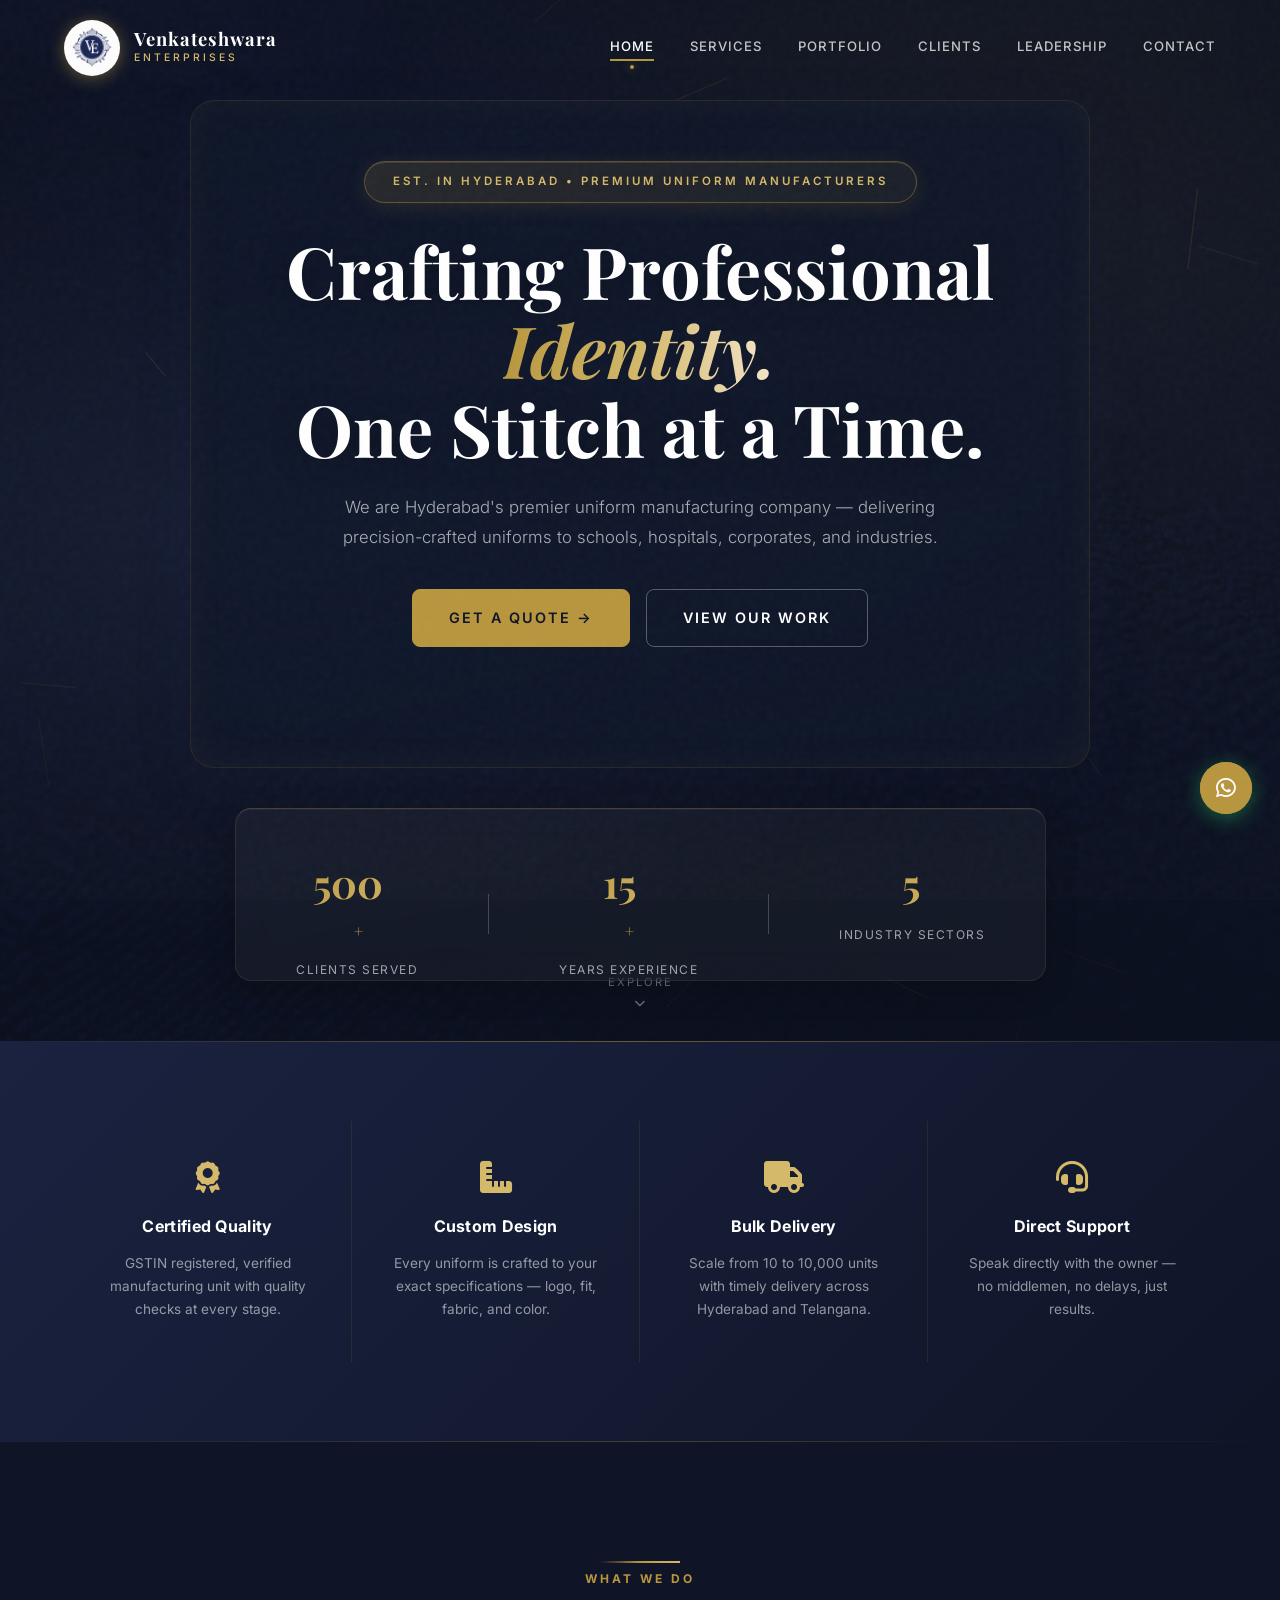
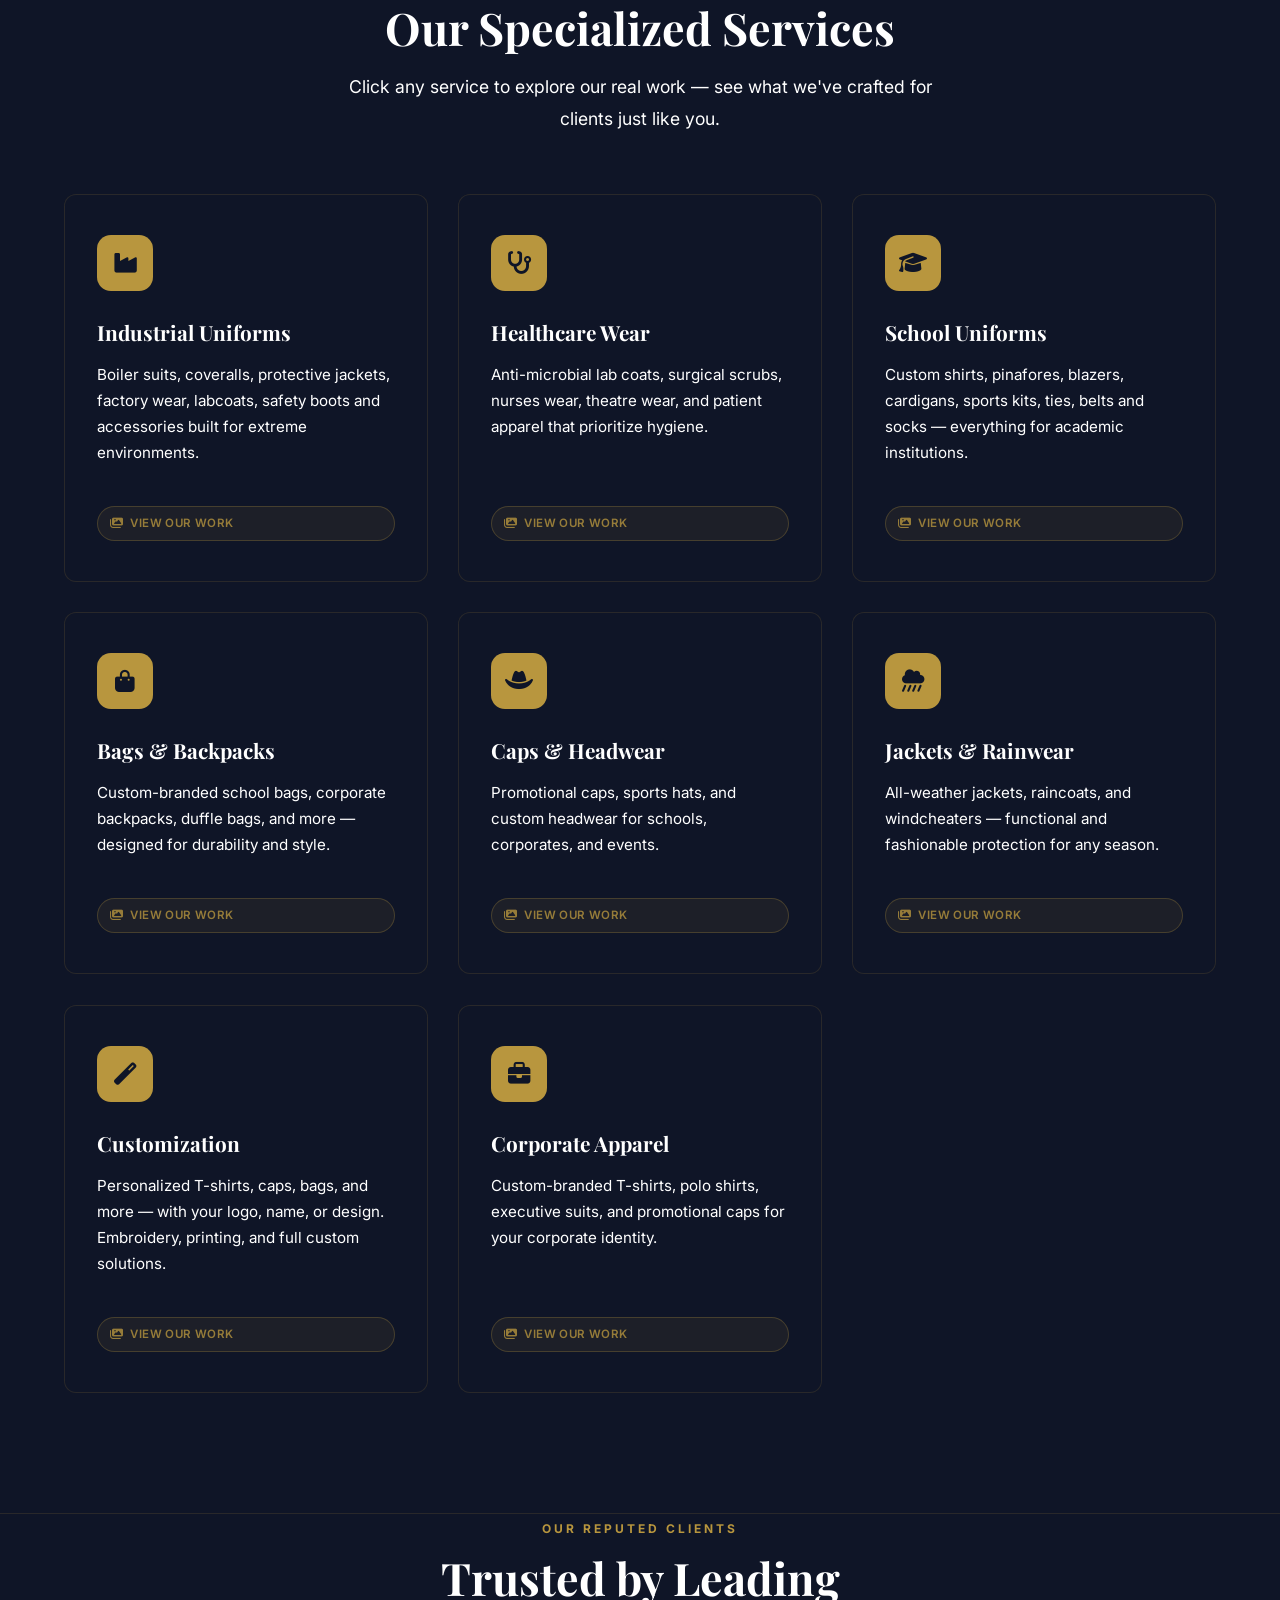
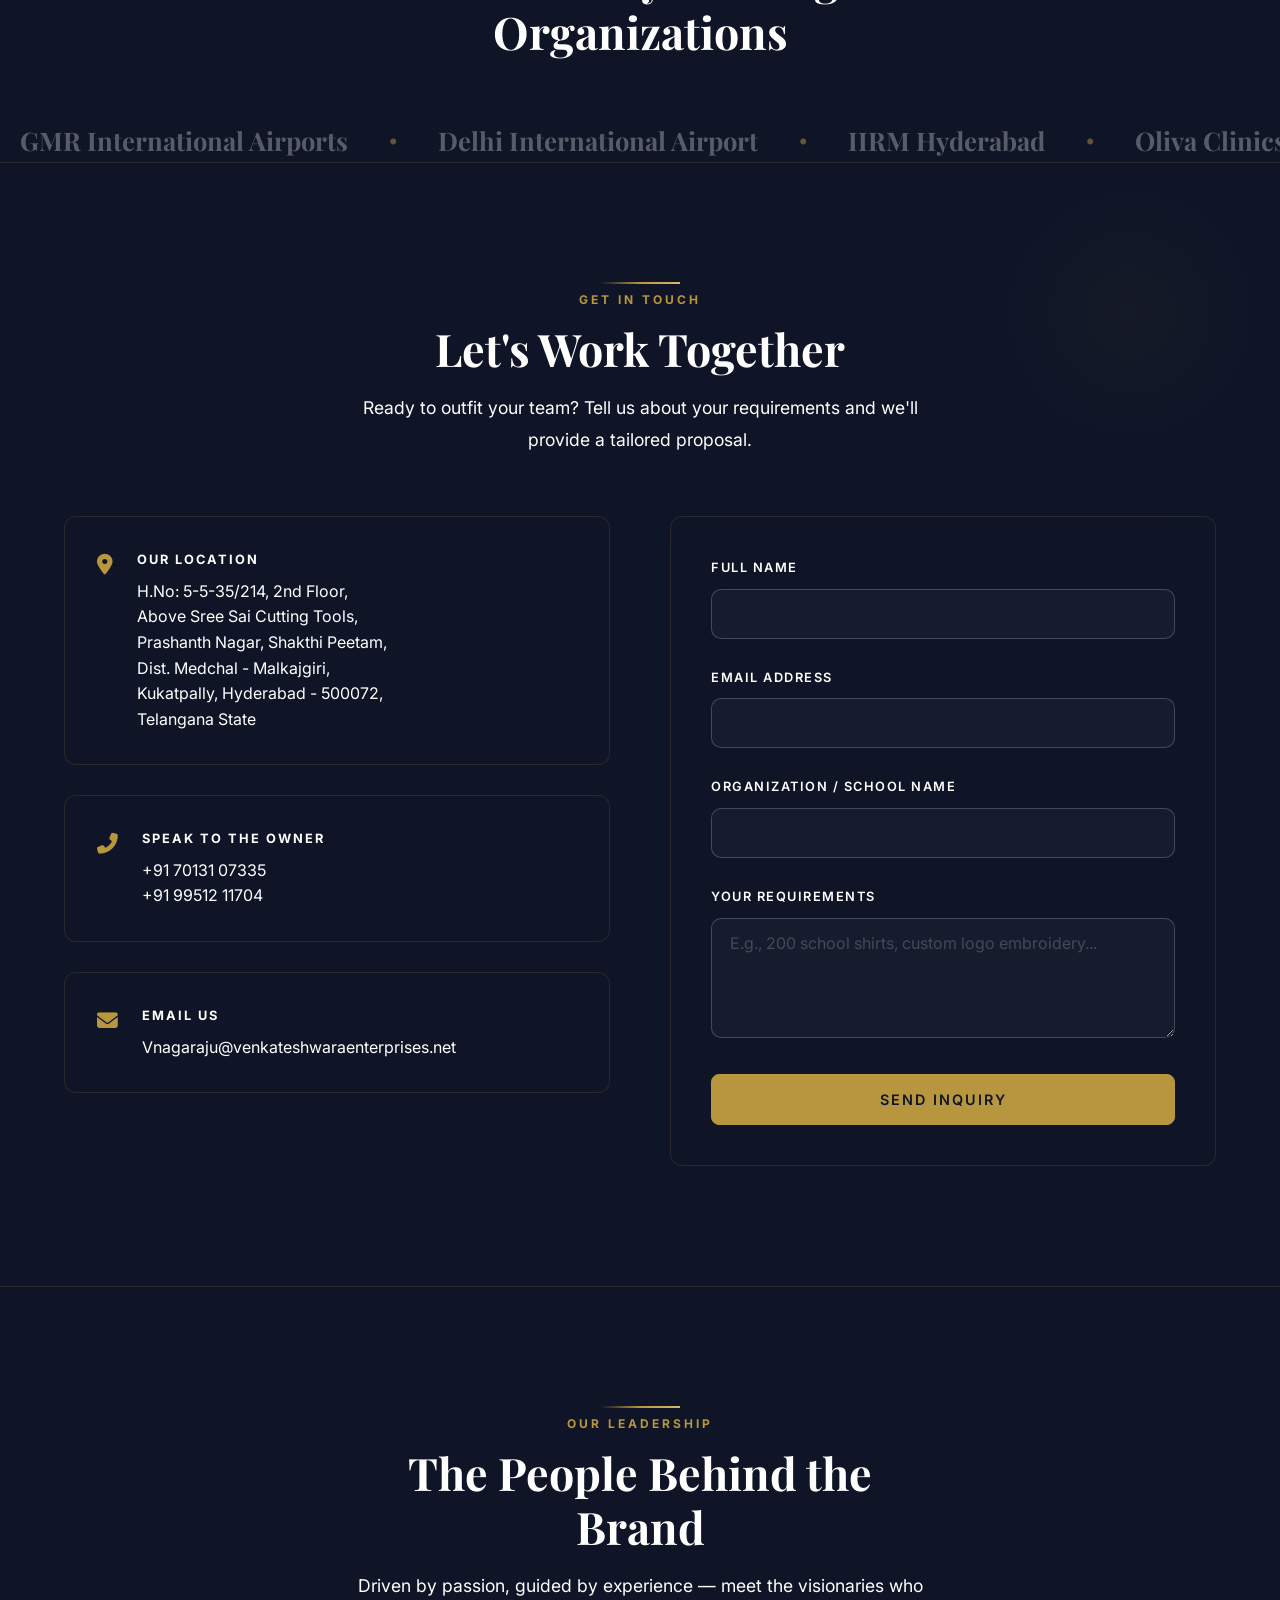
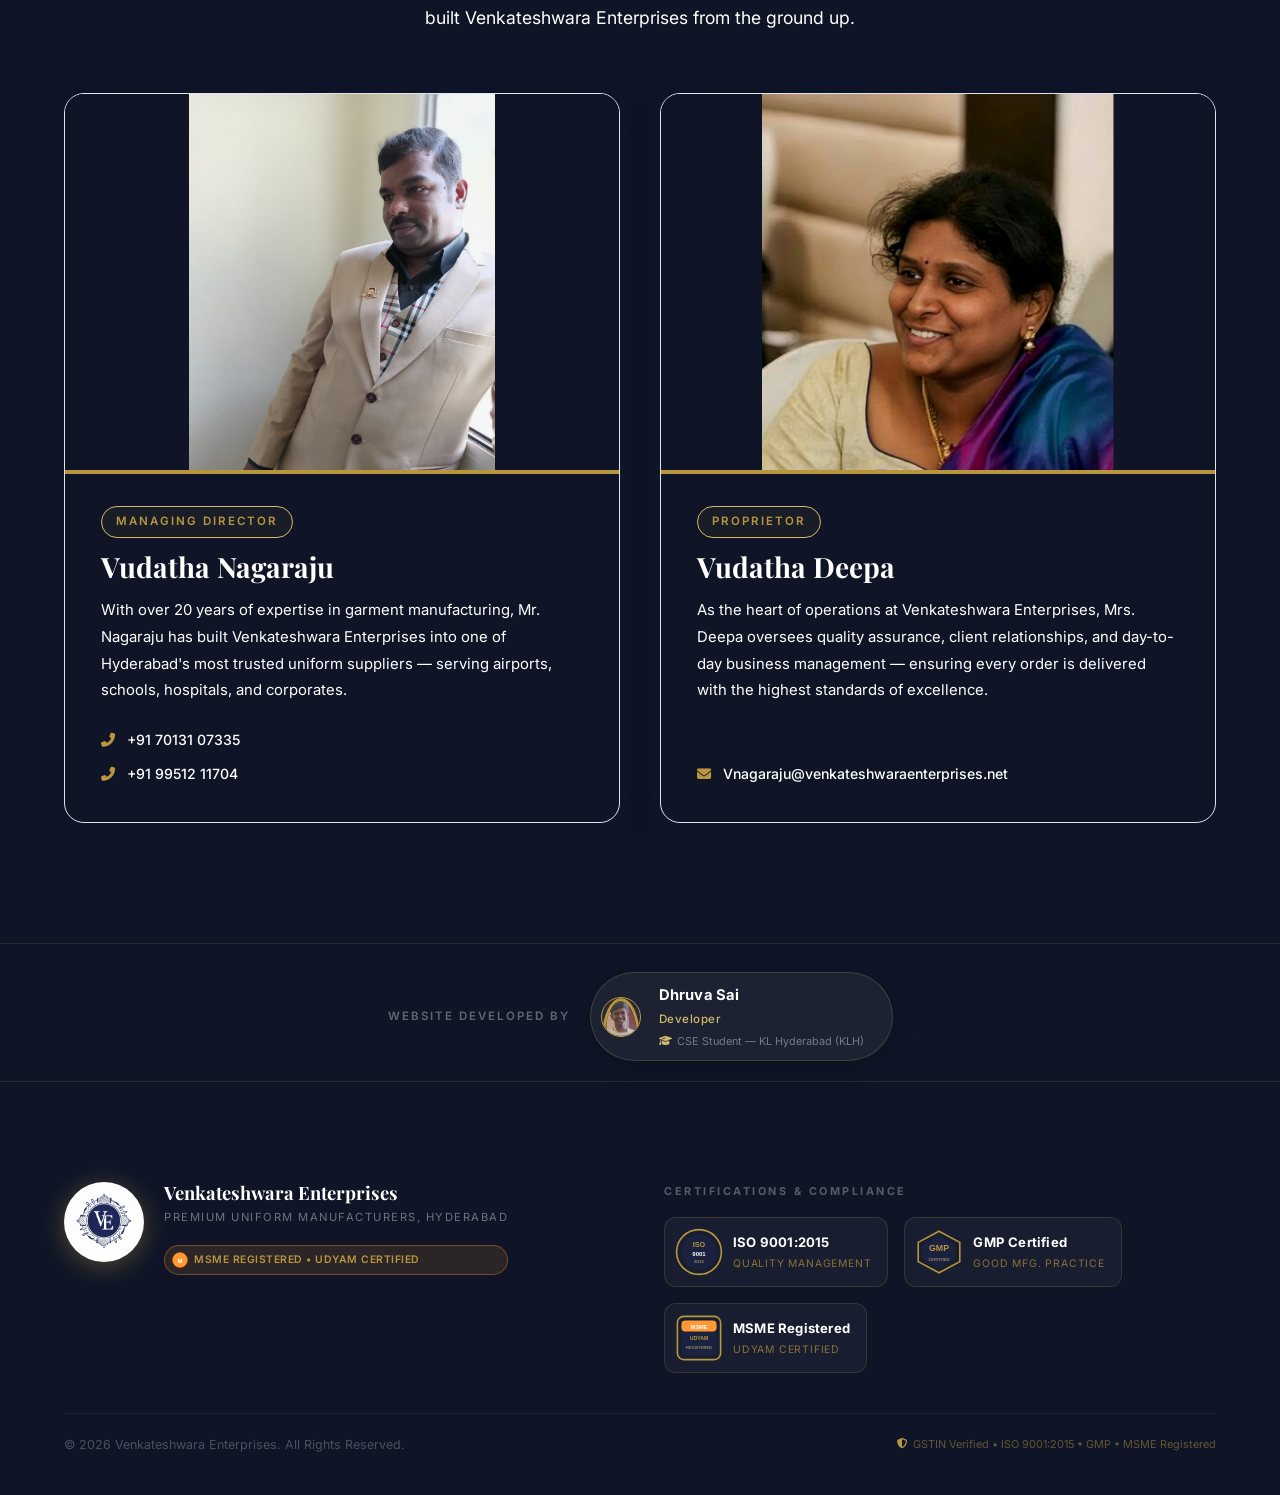
==== commit 0adbb76b: "changes" ====
--- a/index.html
+++ b/index.html
@@ -13,7 +13,7 @@
     <meta name="description"
         content="Venkateshwara Enterprises - Leading manufacturer of premium School, Industrial, Healthcare and Corporate uniforms in Hyderabad since years.">
     <link rel="icon" type="image/png" href="assets/logo.png">
-    <link rel="stylesheet" href="style.css?v=4.0">
+    <link rel="stylesheet" href="style.css?v=7.1">
     <link rel="stylesheet" href="https://cdnjs.cloudflare.com/ajax/libs/font-awesome/6.4.0/css/all.min.css">
     <link
         href="https://fonts.googleapis.com/css2?family=Playfair+Display:ital,wght@0,400;0,700;0,900;1,400&family=Inter:wght@300;400;500;600;700&display=swap"
@@ -34,14 +34,21 @@
 
 <body>
 
-    <!-- Cinematic Splash Intro -->
-    <div id="introSplash" class="intro-splash">
-        <div class="splash-content">
-            <img src="assets/logo.png" alt="VE" class="splash-logo">
-            <div class="splash-bar">
-                <div class="splash-bar-fill"></div>
-            </div>
-            <span class="splash-tagline">Premium Uniform Manufacturers</span>
+    <!-- Intro splash: opacity-only; removed after fade (main.js) -->
+    <div id="introSplash" class="intro-splash" role="status" aria-live="polite" aria-busy="true">
+        <div class="intro-splash__panel">
+            <img src="assets/logo.png" alt="Venkateshwara Enterprises" class="intro-splash__logo" width="96"
+                height="96" decoding="async">
+            <span class="intro-splash__title">Venkateshwara Enterprises</span>
+            <span class="intro-splash__tagline">Premium uniform manufacturers</span>
+            <div class="intro-splash__load" aria-hidden="true">
+                <div class="intro-splash__load-track">
+                    <div class="intro-splash__load-fill">
+                        <span class="intro-splash__load-glint"></span>
+                    </div>
+                </div>
+                <span class="intro-splash__load-label">Loading experience</span>
+            </div>
         </div>
     </div>
 
@@ -395,8 +402,7 @@
                     </div>
                 </div>
                 <div class="contact-form-wrap">
-                    <form id="contactForm" action="https://formspree.io/f/Vnagaraju@venkateshwaraenterprises.net"
-                        action="https://formspree.io/f/xgolpbog" method="POST">
+                    <form id="contactForm" action="https://formspree.io/f/xgolpbog" method="POST">
                         <input type="hidden" name="_subject" value="New Inquiry from Venkateshwara Enterprises Website">
                         <input type="hidden" name="_replyto" id="replyTo">
                         <input type="hidden" name="_next" value="">
@@ -640,7 +646,7 @@
         </div>
     </div>
 
-    <script src="main.js"></script>
+    <script src="main.js?v=5"></script>
 </body>
 
 </html>
--- a/style.css
+++ b/style.css
@@ -286,38 +286,52 @@
         font-size: 1.8rem;
     }
 
-    /* Services & Portfolio — Horizontal Swipe on Mobile/Tablet */
+    /* Services & Portfolio — Better Mobile Layout */
     .services-grid,
     .portfolio-grid {
-        display: flex;
-        flex-wrap: nowrap;
-        overflow-x: auto;
-        overflow-y: hidden;
-        scroll-snap-type: x mandatory;
-        gap: 16px;
-        padding-bottom: 24px;
-        -webkit-overflow-scrolling: touch;
-        scroll-behavior: smooth;
-        scrollbar-width: none;
-
-        /* Full Bleed Carousel Effect */
-        margin-left: -16px;
-        margin-right: -16px;
-        padding-left: 16px;
-        padding-right: 16px;
-    }
-
-    .services-grid::-webkit-scrollbar,
-    .portfolio-grid::-webkit-scrollbar {
-        display: none;
-        /* Safari/Chrome */
+        display: grid;
+        grid-template-columns: 1fr;
+        gap: 20px;
+        padding: 0;
+        margin: 0;
+        overflow: visible;
     }
 
     .service-card {
-        flex: 0 0 calc(80% - 16px);
-        max-width: 340px;
-        scroll-snap-align: center;
-        padding: 24px 18px;
+        flex: none;
+        max-width: none;
+        padding: 28px 24px;
+        margin: 0;
+    }
+
+    .service-gallery-btn {
+        background: linear-gradient(135deg, var(--gold), var(--gold-soft));
+        color: var(--navy-deep);
+        padding: 12px 20px;
+        border-radius: 8px;
+        font-size: 0.85rem;
+        font-weight: 700;
+        text-transform: uppercase;
+        letter-spacing: 1px;
+        cursor: pointer;
+        transition: all 0.3s ease;
+        box-shadow: 0 4px 15px rgba(184, 150, 62, 0.3);
+        margin-top: 16px;
+        justify-content: center;
+        border: none;
+        width: 100%;
+    }
+
+    .service-gallery-btn:hover,
+    .service-gallery-btn:active {
+        transform: translateY(-2px);
+        box-shadow: 0 6px 20px rgba(184, 150, 62, 0.4);
+        background: linear-gradient(135deg, var(--gold-soft), var(--gold));
+    }
+
+    .service-gallery-btn i {
+        font-size: 1rem;
+        margin-right: 8px;
     }
 
     .portfolio-item {
@@ -462,20 +476,37 @@
         font-size: 0.55rem;
     }
 
-    /* Mobile carousel adjustments */
+    /* Mobile services - single column, no scrolling */
     .services-grid,
     .portfolio-grid {
-        gap: 12px;
-        margin-left: -16px;
-        margin-right: -16px;
-        padding-left: 16px;
-        padding-right: 16px;
+        display: grid;
+        grid-template-columns: 1fr;
+        gap: 16px;
+        margin: 0;
+        padding: 0;
     }
 
     .service-card {
         padding: 24px 20px;
-        flex: 0 0 85%;
-        display: block;
+        flex: none;
+        max-width: none;
+    }
+
+    .service-gallery-btn {
+        background: var(--gold);
+        color: var(--navy-deep);
+        padding: 14px 20px;
+        border-radius: 8px;
+        font-size: 0.9rem;
+        font-weight: 700;
+        margin-top: 18px;
+        width: 100%;
+        justify-content: center;
+        box-shadow: 0 3px 12px rgba(184, 150, 62, 0.3);
+    }
+
+    .service-gallery-btn:active {
+        transform: scale(0.98);
     }
 
     .service-icon {
@@ -712,6 +743,162 @@
 }
 
 /* ============================================================
+   INTRO SPLASH (v2 — opacity transition only, no child keyframes)
+   Loading bar duration matches main.js displayMs (desktop 2000 / mobile 1500)
+   ============================================================ */
+.intro-splash {
+    --intro-load-dur: 1.85s;
+    position: fixed;
+    inset: 0;
+    z-index: 100001;
+    display: grid;
+    place-items: center;
+    padding:
+        max(20px, env(safe-area-inset-top))
+        max(20px, env(safe-area-inset-right))
+        max(20px, env(safe-area-inset-bottom))
+        max(20px, env(safe-area-inset-left));
+    background: var(--navy-deep);
+    opacity: 1;
+    visibility: visible;
+    pointer-events: auto;
+    transition: opacity 0.42s ease, visibility 0.42s ease;
+}
+
+.intro-splash.intro-splash--hide {
+    opacity: 0;
+    visibility: hidden;
+    pointer-events: none;
+}
+
+.intro-splash__panel {
+    display: flex;
+    flex-direction: column;
+    align-items: center;
+    gap: 14px;
+    text-align: center;
+    max-width: 22rem;
+}
+
+.intro-splash__logo {
+    width: 96px;
+    height: 96px;
+    border-radius: 50%;
+    object-fit: contain;
+    box-shadow: 0 0 0 2px rgba(184, 150, 62, 0.28);
+}
+
+.intro-splash__title {
+    font-family: 'Playfair Display', Georgia, serif;
+    font-size: clamp(1.1rem, 4vw, 1.45rem);
+    font-weight: 700;
+    color: var(--white);
+    letter-spacing: 0.02em;
+    line-height: 1.25;
+}
+
+.intro-splash__tagline {
+    font-family: 'Inter', sans-serif;
+    font-size: 0.68rem;
+    font-weight: 600;
+    letter-spacing: 3px;
+    text-transform: uppercase;
+    color: rgba(255, 255, 255, 0.52);
+}
+
+.intro-splash__load {
+    width: 100%;
+    max-width: 220px;
+    display: flex;
+    flex-direction: column;
+    align-items: stretch;
+    gap: 8px;
+    margin-top: 4px;
+}
+
+.intro-splash__load-track {
+    height: 4px;
+    border-radius: 4px;
+    background: rgba(255, 255, 255, 0.09);
+    overflow: hidden;
+}
+
+.intro-splash__load-fill {
+    position: relative;
+    height: 100%;
+    width: 0;
+    border-radius: inherit;
+    background: linear-gradient(90deg, var(--gold), var(--gold-soft), var(--gold));
+    background-size: 200% 100%;
+    animation: introSplashLoadFill var(--intro-load-dur) cubic-bezier(0.33, 1, 0.68, 1) forwards;
+}
+
+.intro-splash__load-glint {
+    position: absolute;
+    top: 0;
+    left: 0;
+    height: 100%;
+    width: 45%;
+    background: linear-gradient(90deg,
+            transparent,
+            rgba(255, 255, 255, 0.45),
+            transparent);
+    animation: introSplashLoadGlint 1.05s ease-in-out infinite;
+    pointer-events: none;
+}
+
+.intro-splash__load-label {
+    font-family: 'Inter', sans-serif;
+    font-size: 0.62rem;
+    font-weight: 600;
+    letter-spacing: 2.5px;
+    text-transform: uppercase;
+    color: rgba(255, 255, 255, 0.38);
+    text-align: center;
+}
+
+@keyframes introSplashLoadFill {
+    to {
+        width: 100%;
+    }
+}
+
+@keyframes introSplashLoadGlint {
+    0% {
+        transform: translateX(-140%);
+    }
+
+    100% {
+        transform: translateX(320%);
+    }
+}
+
+body.intro-splash-active {
+    overflow: hidden;
+}
+
+@media (max-width: 768px) {
+    .intro-splash {
+        --intro-load-dur: 1.35s;
+    }
+}
+
+@media (prefers-reduced-motion: reduce) {
+    .intro-splash {
+        transition-duration: 0.12s;
+    }
+
+    .intro-splash__load-fill,
+    .intro-splash__load-glint {
+        animation: none !important;
+    }
+
+    .intro-splash__load-fill {
+        width: 100%;
+    }
+}
+
+/* ============================================================
    NAVBAR
    ============================================================ */
 nav {
@@ -726,7 +913,7 @@
     transition: var(--transition);
     opacity: 0;
     transform: translateY(-20px);
-    animation: navReveal 0.6s ease-out 3.2s forwards;
+    animation: navReveal 0.5s ease-out 0.12s forwards;
 }
 
 @keyframes navReveal {
@@ -3145,13 +3332,14 @@
 .gallery-modal {
     position: fixed;
     inset: 0;
-    z-index: 9000;
+    /* Above body::before grain (9999) and scroll-progress (10000) so modal/lightbox are usable */
+    z-index: 10050;
     display: flex;
     align-items: flex-end;
     justify-content: center;
     pointer-events: none;
     opacity: 0;
-    transition: opacity 0.35s ease;
+    transition: opacity 0.25s ease;
 }
 
 .gallery-modal.open {
@@ -3174,6 +3362,7 @@
     width: 100%;
     max-width: 1100px;
     max-height: 88vh;
+    min-height: 0;
     background: var(--navy-deep);
     border-radius: 24px 24px 0 0;
     border-top: 2px solid rgba(184, 150, 62, 0.4);
@@ -3248,6 +3437,9 @@
     padding: 20px 24px 32px;
     overflow-y: auto;
     overscroll-behavior: contain;
+    min-height: 0;
+    flex: 1 1 auto;
+    -webkit-overflow-scrolling: touch;
 }
 
 .gallery-thumb {
@@ -3317,7 +3509,7 @@
 .gallery-lightbox {
     position: fixed;
     inset: 0;
-    z-index: 9100;
+    z-index: 10060;
     background: rgba(5, 8, 20, 0.96);
     display: flex;
     align-items: center;
@@ -3335,10 +3527,15 @@
 .lightbox-img {
     max-width: 90vw;
     max-height: 85vh;
+    width: auto;
+    height: auto;
     object-fit: contain;
     border-radius: 8px;
     box-shadow: 0 30px 80px rgba(0, 0, 0, 0.6);
-    transition: opacity 0.25s ease;
+    transition: opacity 0.2s ease;
+    -webkit-user-select: none;
+    user-select: none;
+    touch-action: pan-y pinch-zoom;
 }
 
 .lightbox-video {
@@ -3419,54 +3616,174 @@
    GALLERY MODAL RESPONSIVE
    ============================================================ */
 @media (max-width: 768px) {
+    .gallery-modal {
+        align-items: center;
+        justify-content: center;
+        padding: 20px;
+    }
+    
+    .gallery-modal-panel {
+        max-height: 85vh;
+        border-radius: 16px;
+        margin: 0;
+        width: 100%;
+        max-width: 100%;
+    }
+    
     .gallery-modal-grid {
         grid-template-columns: repeat(2, 1fr);
-        padding: 14px;
+        padding: 16px;
         gap: 12px;
+        max-height: 60vh;
+        overflow-y: auto;
+    }
+
+    .gallery-thumb {
+        min-height: auto;
     }
 
     .gallery-thumb img {
         height: 160px;
     }
 
-    .gallery-modal-panel {
-        max-height: 92vh;
-        border-radius: 20px 20px 0 0;
+    .gallery-thumb video {
+        height: 160px;
+    }
+
+    .gallery-thumb-img-wrap {
+        min-height: 160px;
     }
 
     .gallery-modal-header {
-        padding: 14px 16px;
+        padding: 16px 18px;
+        flex-shrink: 0;
+    }
+    
+    .gallery-modal-header h3 {
+        font-size: 1.1rem;
+    }
+
+    .gallery-modal-icon {
+        width: 32px;
+        height: 32px;
+        font-size: 0.9rem;
+    }
+
+    .gallery-modal-close {
+        width: 36px;
+        height: 36px;
+        font-size: 1.1rem;
+    }
+
+    .lightbox-img {
+        max-width: 95vw;
+        max-height: 80vh;
+    }
+
+    .lightbox-video {
+        max-width: 95vw;
+        max-height: 80vh;
     }
 
     .lightbox-nav {
-        width: 40px;
-        height: 40px;
-        font-size: 0.9rem;
+        width: 48px;
+        height: 48px;
+        font-size: 1rem;
     }
 
     .lightbox-prev {
-        left: 8px;
+        left: 12px;
     }
 
     .lightbox-next {
-        right: 8px;
+        right: 12px;
+    }
+
+    .lightbox-close {
+        width: 48px;
+        height: 48px;
+        top: 16px;
+        right: 16px;
+        font-size: 1.2rem;
     }
 
     .lightbox-caption {
-        font-size: 0.75rem;
+        font-size: 0.8rem;
         white-space: normal;
         text-align: center;
-        max-width: 80vw;
-        bottom: 16px;
+        max-width: 85vw;
+        bottom: 20px;
+        padding: 8px 16px;
     }
 }
 
 @media (max-width: 480px) {
     .gallery-modal-grid {
         grid-template-columns: repeat(2, 1fr);
-        gap: 10px;
-        padding: 12px;
-    }
+        gap: 12px;
+        padding: 16px;
+    }
+
+    .gallery-thumb img {
+        height: 180px;
+    }
+
+    .gallery-thumb video {
+        height: 180px;
+    }
+
+    .gallery-modal-panel {
+        margin: 4vh 6px 0;
+        max-height: 96vh;
+    }
+
+    .gallery-modal-header {
+        padding: 16px 18px;
+    }
+
+    .gallery-modal-header h3 {
+        font-size: 1.1rem;
+    }
+
+    .lightbox-img {
+        max-width: 96vw;
+        max-height: 82vh;
+    }
+
+    .lightbox-video {
+        max-width: 96vw;
+        max-height: 82vh;
+    }
+
+    .lightbox-nav {
+        width: 44px;
+        height: 44px;
+        font-size: 0.95rem;
+    }
+
+    .lightbox-prev {
+        left: 8px;
+    }
+
+    .lightbox-next {
+        right: 8px;
+    }
+
+    .lightbox-close {
+        width: 44px;
+        height: 44px;
+        top: 12px;
+        right: 12px;
+        font-size: 1.1rem;
+    }
+
+    .lightbox-caption {
+        font-size: 0.75rem;
+        max-width: 90vw;
+        bottom: 16px;
+        padding: 6px 14px;
+    }
+}
 
     .gallery-thumb img {
         height: 130px;
@@ -3486,118 +3803,6 @@
 /* ============================================================
    🔥 PREMIUM VISUAL ENHANCEMENTS v3.0
    ============================================================ */
-
-/* ============================================================
-   CINEMATIC SPLASH INTRO
-   ============================================================ */
-.intro-splash {
-    position: fixed;
-    inset: 0;
-    z-index: 99999;
-    background: var(--navy-deep);
-    display: flex;
-    align-items: center;
-    justify-content: center;
-    animation: splashExit 0.8s cubic-bezier(0.76, 0, 0.24, 1) 2.8s forwards;
-}
-
-.intro-splash::before {
-    content: '';
-    position: absolute;
-    inset: 0;
-    background:
-        radial-gradient(ellipse at 50% 50%, rgba(184, 150, 62, 0.08) 0%, transparent 60%),
-        radial-gradient(ellipse at 20% 80%, rgba(58, 70, 115, 0.12) 0%, transparent 50%);
-}
-
-.splash-content {
-    display: flex;
-    flex-direction: column;
-    align-items: center;
-    gap: 24px;
-    z-index: 1;
-}
-
-.splash-logo {
-    width: 100px;
-    height: 100px;
-    border-radius: 50%;
-    object-fit: contain;
-    opacity: 0;
-    transform: scale(0.6);
-    animation: splashLogoIn 0.9s cubic-bezier(0.22, 1, 0.36, 1) 0.3s forwards;
-    filter: drop-shadow(0 0 40px rgba(184, 150, 62, 0.5));
-}
-
-@keyframes splashLogoIn {
-    to {
-        opacity: 1;
-        transform: scale(1);
-    }
-}
-
-.splash-bar {
-    width: 180px;
-    height: 3px;
-    background: rgba(255, 255, 255, 0.08);
-    border-radius: 4px;
-    overflow: hidden;
-    opacity: 0;
-    animation: fadeIn 0.3s ease 0.8s forwards;
-}
-
-.splash-bar-fill {
-    width: 0%;
-    height: 100%;
-    background: linear-gradient(90deg, var(--gold), var(--gold-soft), var(--gold));
-    border-radius: 4px;
-    animation: splashBarFill 1.5s cubic-bezier(0.4, 0, 0.2, 1) 1s forwards;
-}
-
-@keyframes splashBarFill {
-    to {
-        width: 100%;
-    }
-}
-
-.splash-tagline {
-    font-family: 'Inter', sans-serif;
-    font-size: 0.7rem;
-    font-weight: 600;
-    letter-spacing: 4px;
-    text-transform: uppercase;
-    color: rgba(255, 255, 255, 0.4);
-    opacity: 0;
-    transform: translateY(8px);
-    animation: fadeSlideUp 0.5s ease 1.2s forwards;
-}
-
-@keyframes fadeSlideUp {
-    to {
-        opacity: 1;
-        transform: translateY(0);
-    }
-}
-
-@keyframes fadeIn {
-    to {
-        opacity: 1;
-    }
-}
-
-@keyframes splashExit {
-    0% {
-        opacity: 1;
-        transform: translateY(0);
-    }
-
-    100% {
-        opacity: 0;
-        transform: translateY(-100%);
-        pointer-events: none;
-        visibility: hidden;
-    }
-}
 
 /* ============================================================
    SCROLL PROGRESS BAR
@@ -3924,13 +4129,6 @@
 }
 
 /* ============================================================
-   SMOOTH PAGE TRANSITION (after splash)
-   ============================================================ */
-body.splash-active {
-    overflow: hidden;
-}
-
-/* ============================================================
    CONSOLIDATED RESPONSIVE — Final Overrides
    All breakpoints below override earlier scattered rules.
    ============================================================ */
@@ -3964,6 +4162,22 @@
 
 /* ---- Tablet portrait / large phones (≤768px) ---- */
 @media (max-width: 768px) {
+    :root {
+        --transition-energetic: all 0.32s cubic-bezier(0.34, 1.56, 0.64, 1);
+    }
+
+    .energetic-reveal {
+        transform: translateY(18px) scale(0.98);
+    }
+
+    .hero h1 em {
+        animation: none;
+        background: linear-gradient(90deg, var(--gold) 0%, var(--gold-soft) 50%, var(--gold) 100%);
+        background-size: 100% auto;
+        -webkit-background-clip: text;
+        background-clip: text;
+    }
+
     .container {
         padding: 0 16px;
     }
@@ -4316,21 +4530,6 @@
         bottom: 16px;
     }
 
-    /* Splash */
-    .splash-logo {
-        width: 80px;
-        height: 80px;
-    }
-
-    .splash-bar {
-        width: 140px;
-    }
-
-    .splash-tagline {
-        font-size: 0.6rem;
-        letter-spacing: 3px;
-    }
-
     .scroll-progress {
         height: 2px;
     }
@@ -4534,15 +4733,6 @@
         padding: 7px 12px;
     }
 
-    /* Splash */
-    .splash-logo {
-        width: 64px;
-        height: 64px;
-    }
-
-    .splash-bar {
-        width: 120px;
-    }
 }
 
 /* ---- Extra small phones (≤360px) ---- */
@@ -4633,18 +4823,20 @@
 /* Reduced motion preference */
 @media (prefers-reduced-motion: reduce) {
 
-    .intro-splash,
-    .splash-logo,
-    .splash-bar-fill,
-    .splash-tagline,
+    .intro-splash {
+        display: none !important;
+    }
+
     .hero h1 em,
     .scroll-progress,
     .service-card::after {
         animation: none !important;
     }
 
-    .intro-splash {
-        display: none;
+    nav {
+        animation: none !important;
+        opacity: 1;
+        transform: none;
     }
 
     .reveal-up,
@@ -4706,3 +4898,39 @@
 .form-group textarea {
     border-color: rgba(255, 255, 255, 0.2) !important;
 }
+
+
+/* ============================================================
+   MOBILE TOUCH ENHANCEMENTS FOR SERVICE CARDS
+   ============================================================ */
+@media (max-width: 768px) {
+    .service-card {
+        cursor: pointer;
+        -webkit-tap-highlight-color: rgba(184, 150, 62, 0.2);
+        touch-action: manipulation;
+        user-select: none;
+    }
+    
+    .service-card:active {
+        transform: scale(0.98);
+        transition: transform 0.1s ease;
+    }
+    
+    /* Make gallery button always visible and touchable on mobile */
+    .service-gallery-btn {
+        opacity: 1 !important;
+        pointer-events: auto !important;
+        background: var(--gold) !important;
+        color: var(--navy-deep) !important;
+        border-color: var(--gold) !important;
+    }
+    
+    /* Faster gallery modal animation on mobile */
+    .gallery-modal {
+        transition: opacity 0.2s ease;
+    }
+    
+    .gallery-modal-panel {
+        transition: transform 0.25s ease;
+    }
+}
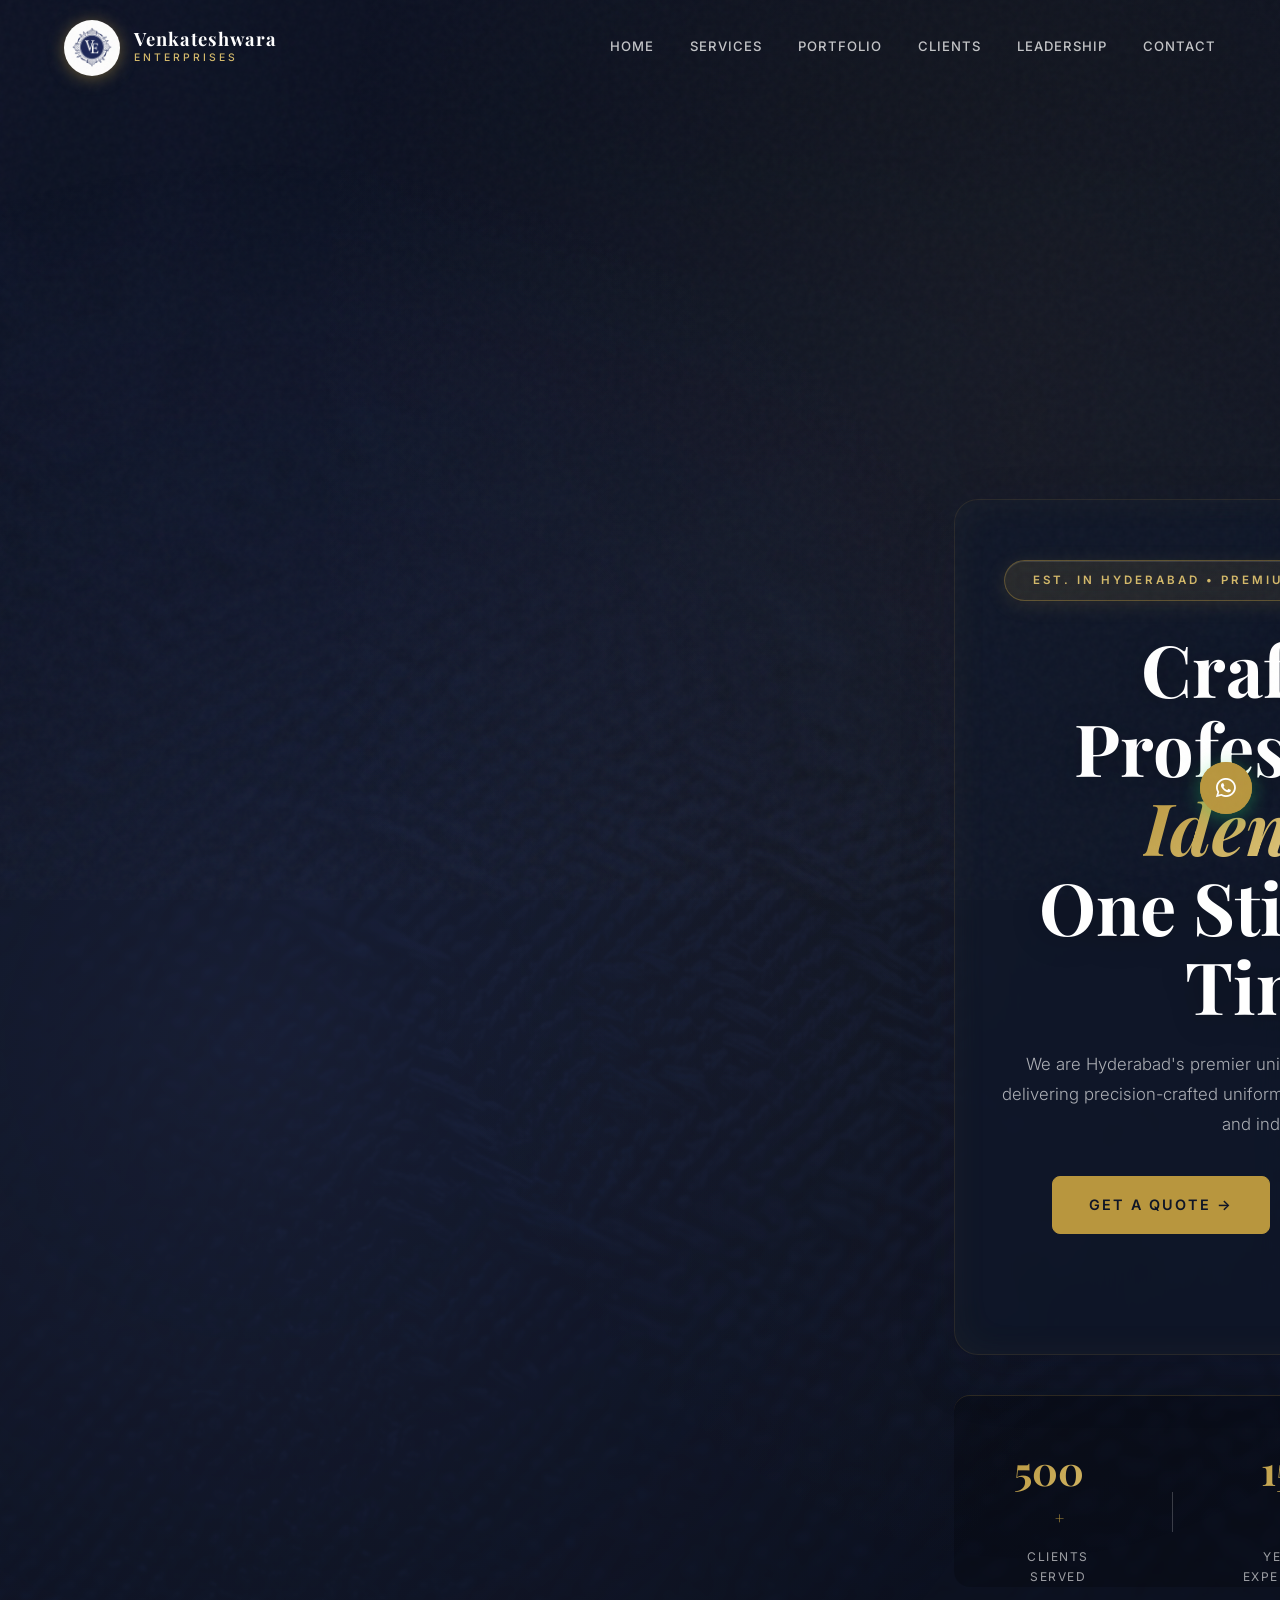
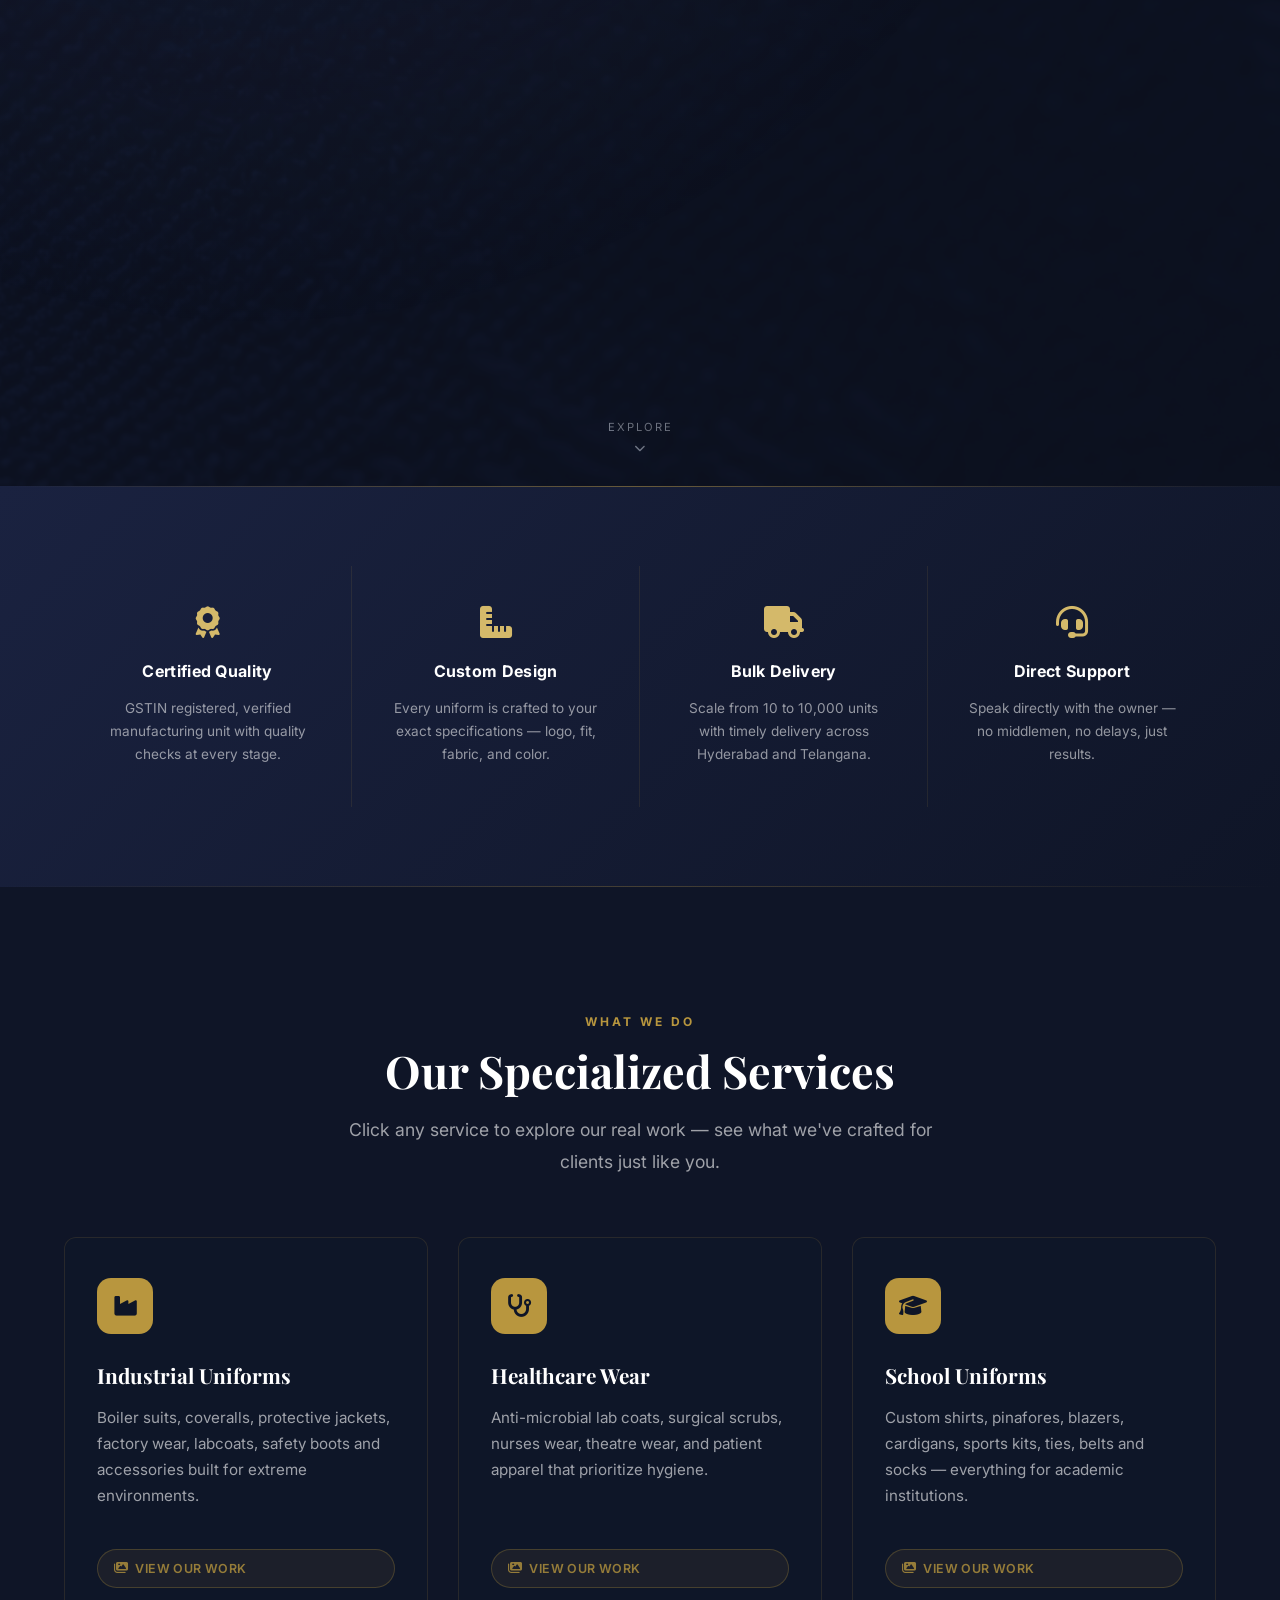
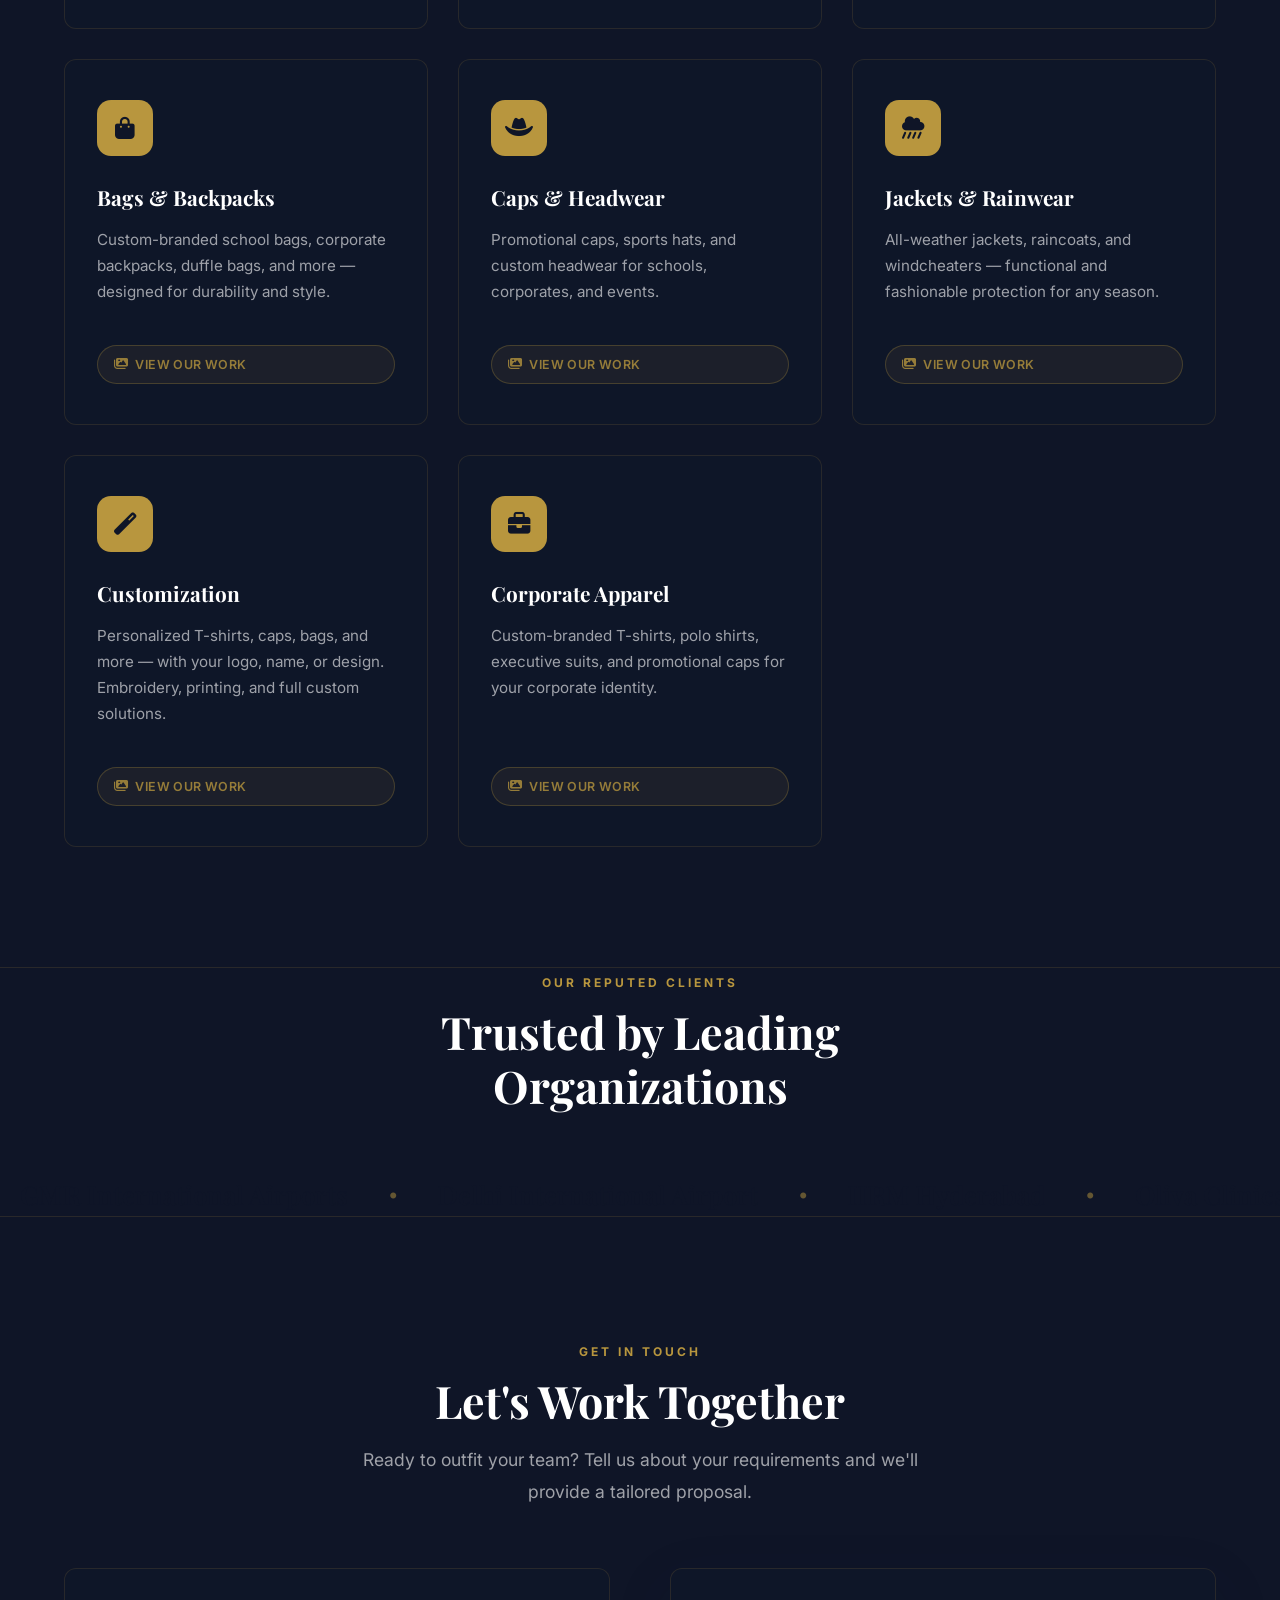
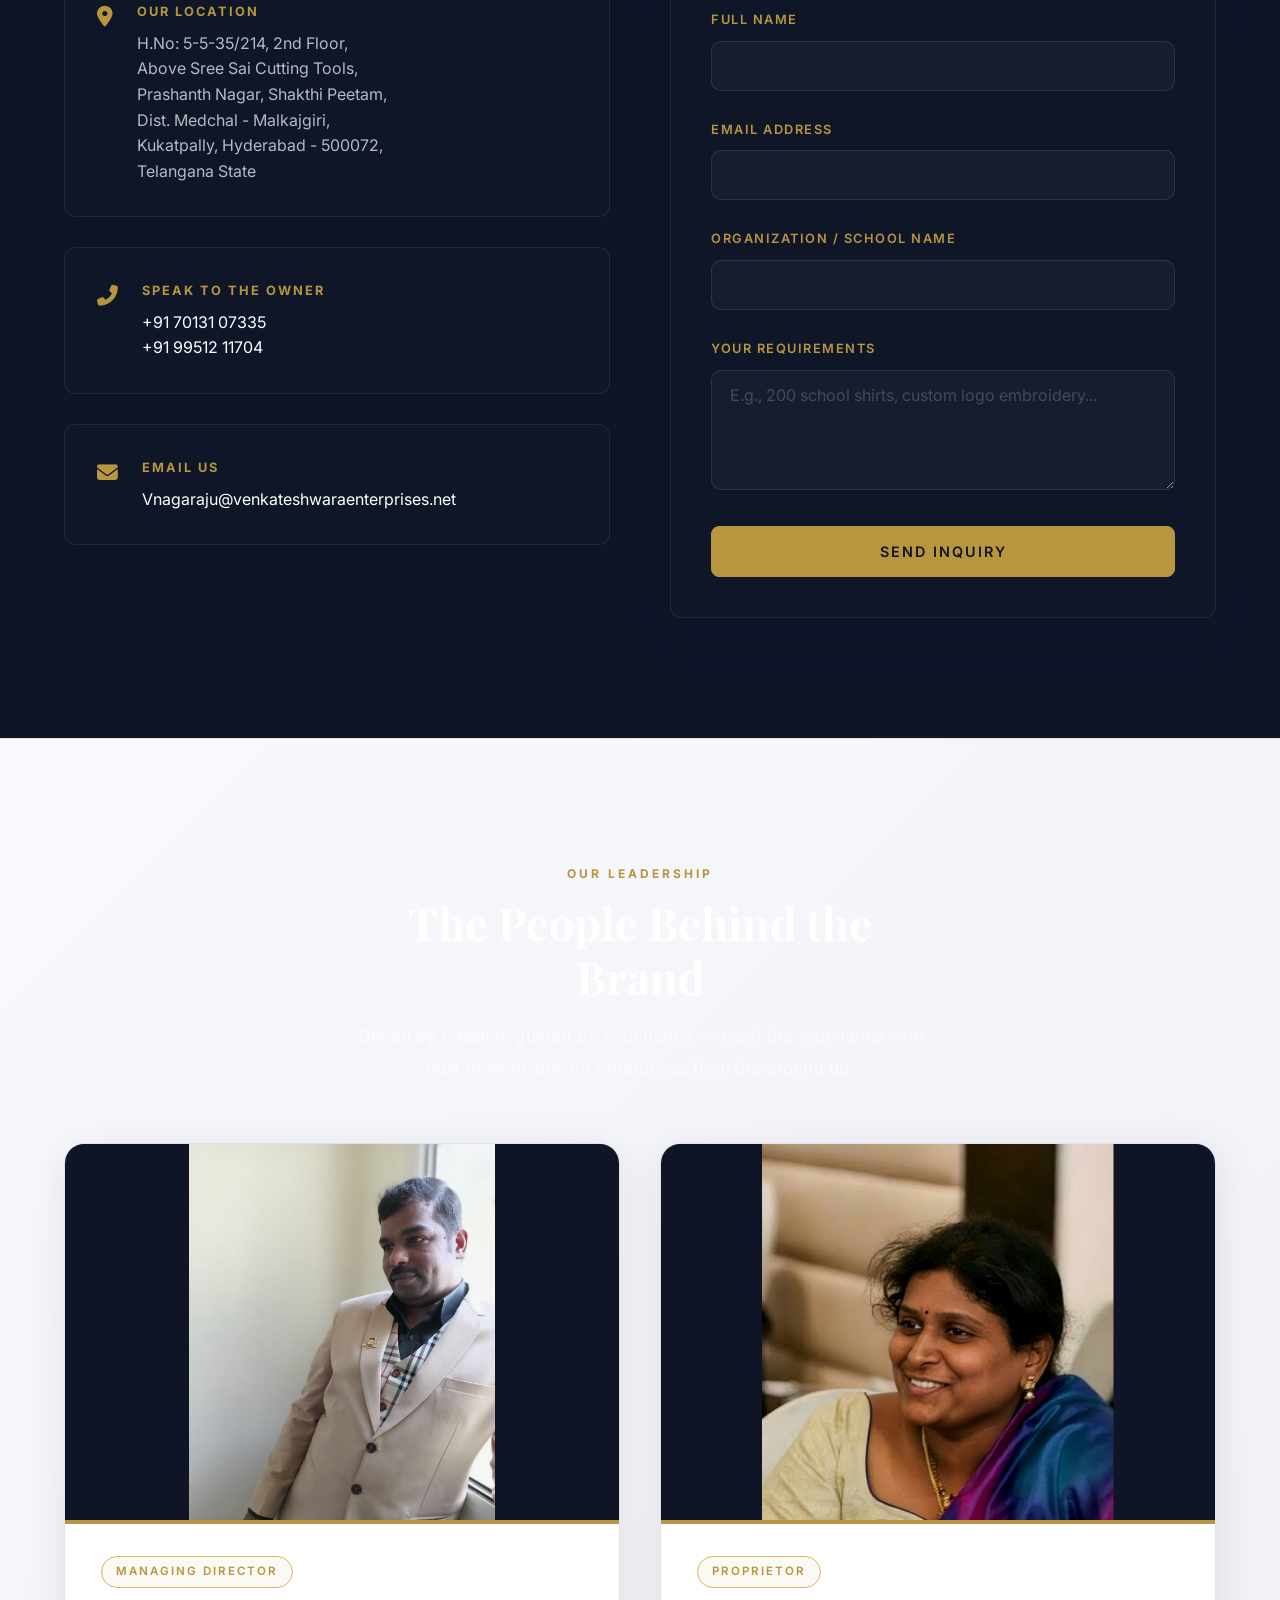
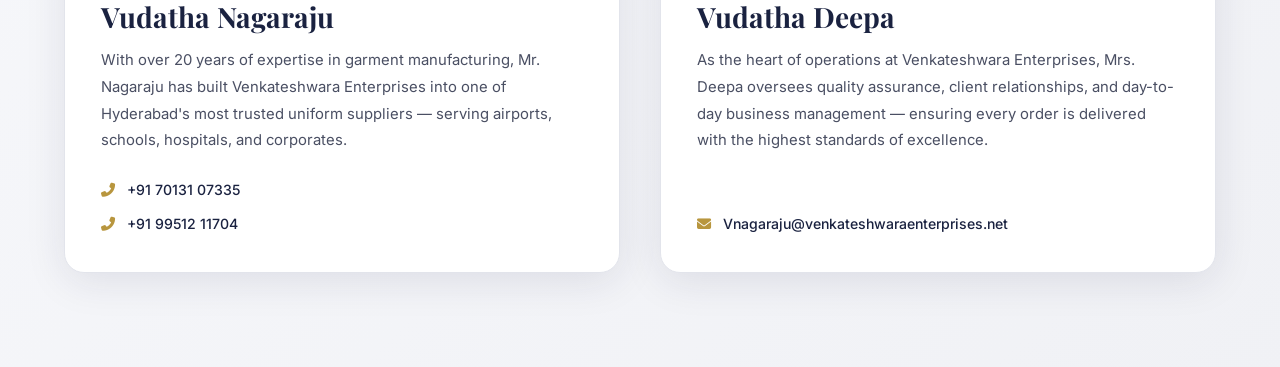
==== commit 370e4fc8: "fix: mobile layout - remove hero-stats negative margin, fix html overflow-x, fix services-grid minma" ====
--- a/index.html
+++ b/index.html
@@ -13,7 +13,7 @@
     <meta name="description"
         content="Venkateshwara Enterprises - Leading manufacturer of premium School, Industrial, Healthcare and Corporate uniforms in Hyderabad since years.">
     <link rel="icon" type="image/png" href="assets/logo.png">
-    <link rel="stylesheet" href="style.css?v=7.1">
+    <link rel="stylesheet" href="style.css?v=7.2">
     <link rel="stylesheet" href="https://cdnjs.cloudflare.com/ajax/libs/font-awesome/6.4.0/css/all.min.css">
     <link
         href="https://fonts.googleapis.com/css2?family=Playfair+Display:ital,wght@0,400;0,700;0,900;1,400&family=Inter:wght@300;400;500;600;700&display=swap"
--- a/style.css
+++ b/style.css
@@ -688,6 +688,7 @@
 
 html {
     scroll-behavior: smooth;
+    overflow-x: hidden; /* Prevents any child element from expanding page width */
 }
 
 body {
@@ -1252,11 +1253,11 @@
     justify-content: center;
     gap: 50px;
     border-top: 1px solid rgba(184, 150, 62, 0.2);
-    padding-top: 40px;
     background: rgba(0, 0, 0, 0.2);
-    margin: 0 -40px;
+    margin: 0; /* removed negative margins that caused mobile overflow */
     padding: 40px 40px 0;
     border-radius: 16px;
+    width: 100%;
 }
 
 .stat {
@@ -1387,7 +1388,7 @@
 
 .services-grid {
     display: grid;
-    grid-template-columns: repeat(auto-fit, minmax(280px, 1fr));
+    grid-template-columns: repeat(auto-fit, minmax(min(280px, 100%), 1fr));
     gap: 30px;
 }
 
@@ -1531,6 +1532,12 @@
     /* was: linear-gradient(135deg, var(--off-white)...) */
     border-top: 1px solid var(--glass-border);
     border-bottom: 1px solid var(--glass-border);
+}
+
+.clients-marquee {
+    overflow: hidden;
+    position: relative;
+    width: 100%;
 }
 
 .clients-track {
@@ -3432,7 +3439,7 @@
 
 .gallery-modal-grid {
     display: grid;
-    grid-template-columns: repeat(auto-fill, minmax(200px, 1fr));
+    grid-template-columns: repeat(auto-fill, minmax(160px, 1fr));
     gap: 16px;
     padding: 20px 24px 32px;
     overflow-y: auto;
@@ -3461,17 +3468,18 @@
 
 .gallery-thumb-img-wrap {
     width: 100%;
-    min-height: 200px;
+    aspect-ratio: 4 / 3;
     display: flex;
     align-items: center;
     justify-content: center;
     background: var(--gray-100);
     padding: 14px;
+    overflow: hidden;
 }
 
 .gallery-thumb img {
     width: 100%;
-    height: 200px;
+    height: 100%;
     object-fit: contain;
     transition: transform 0.4s ease;
     display: block;
@@ -3479,7 +3487,7 @@
 
 .gallery-thumb video {
     width: 100%;
-    height: 200px;
+    height: 100%;
     object-fit: cover;
     transition: transform 0.4s ease;
     display: block;
@@ -3642,16 +3650,19 @@
         min-height: auto;
     }
 
+    .gallery-thumb-img-wrap {
+        aspect-ratio: 4 / 3;
+        padding: 12px;
+    }
+
     .gallery-thumb img {
-        height: 160px;
+        width: 100%;
+        height: 100%;
     }
 
     .gallery-thumb video {
-        height: 160px;
-    }
-
-    .gallery-thumb-img-wrap {
-        min-height: 160px;
+        width: 100%;
+        height: 100%;
     }
 
     .gallery-modal-header {
@@ -3722,14 +3733,27 @@
         grid-template-columns: repeat(2, 1fr);
         gap: 12px;
         padding: 16px;
+        max-height: 60vh;
+    }
+
+    .gallery-thumb-img-wrap {
+        aspect-ratio: 4 / 3;
+        padding: 10px;
     }
 
     .gallery-thumb img {
-        height: 180px;
+        width: 100%;
+        height: 100%;
     }
 
     .gallery-thumb video {
-        height: 180px;
+        width: 100%;
+        height: 100%;
+    }
+
+    .gallery-thumb-caption {
+        font-size: 0.65rem;
+        padding: 8px 10px;
     }
 
     .gallery-modal-panel {
@@ -3782,13 +3806,6 @@
         max-width: 90vw;
         bottom: 16px;
         padding: 6px 14px;
-    }
-}
-
-    .gallery-thumb img {
-        height: 130px;
-    }
-
     .gallery-thumb-caption {
         font-size: 0.65rem;
         padding: 8px 10px;
@@ -4495,10 +4512,6 @@
         gap: 12px;
     }
 
-    .gallery-thumb img {
-        height: 160px;
-    }
-
     .gallery-modal-panel {
         max-height: 92vh;
         border-radius: 20px 20px 0 0;
@@ -4717,10 +4730,6 @@
         grid-template-columns: repeat(2, 1fr);
         gap: 10px;
         padding: 12px;
-    }
-
-    .gallery-thumb img {
-        height: 130px;
     }
 
     .gallery-thumb-caption {
@@ -4861,7 +4870,6 @@
 .contact-form-wrap,
 .leader-card,
 .gallery-thumb,
-.gallery-thumb-img-wrap,
 .gallery-thumb-caption,
 .back-to-top {
     background: var(--navy-deep) !important;
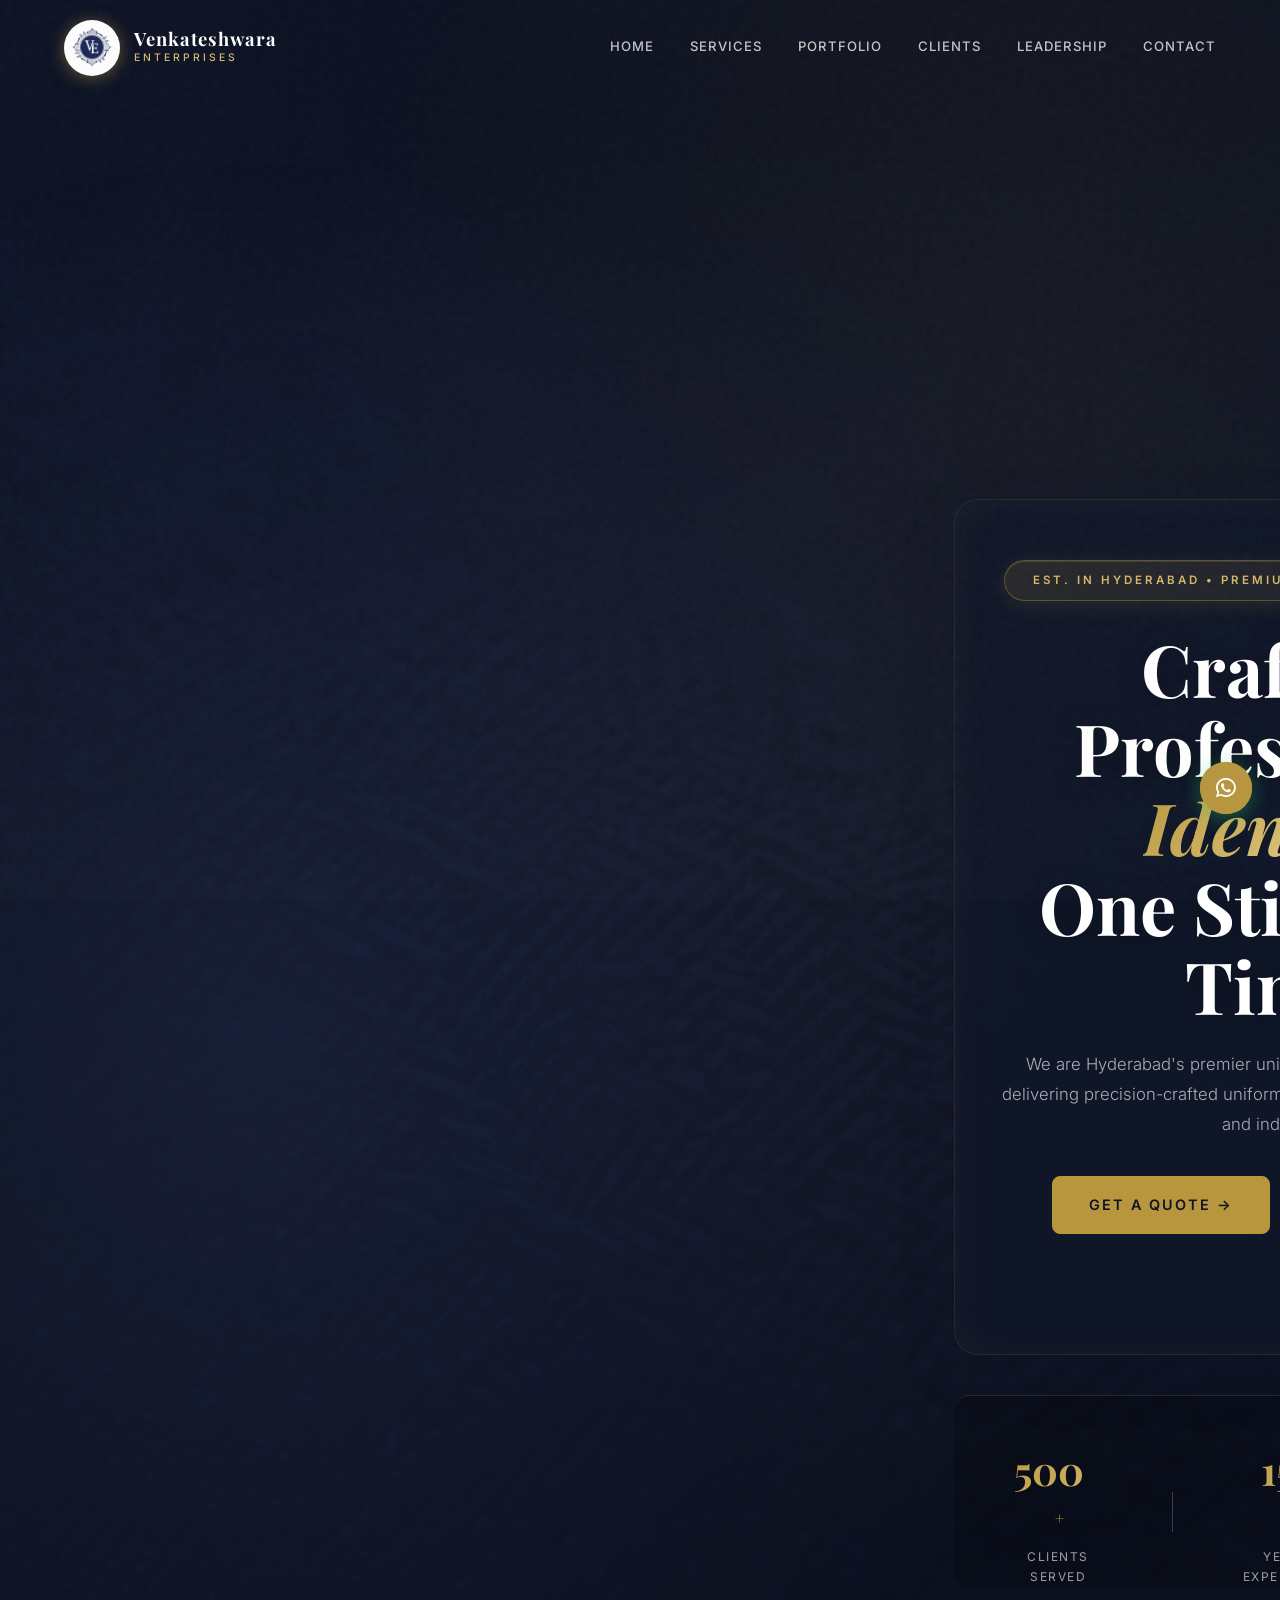
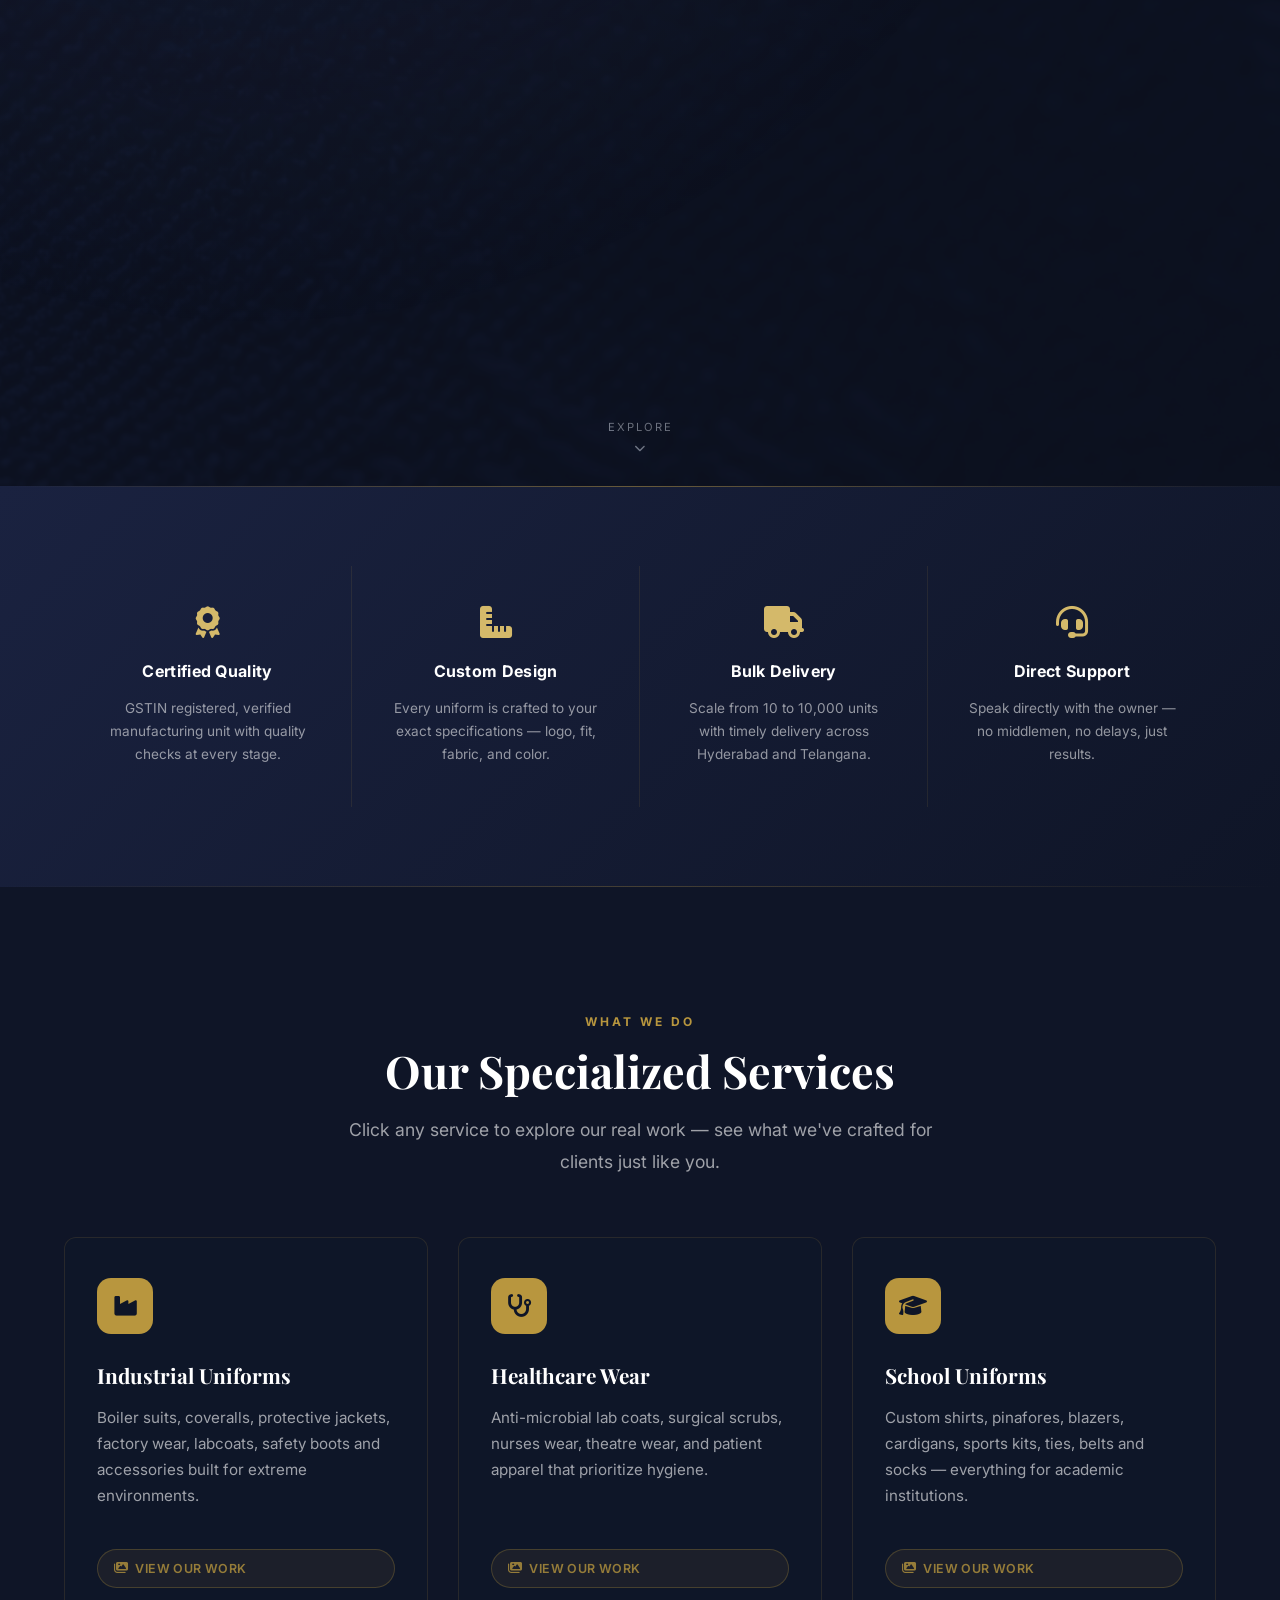
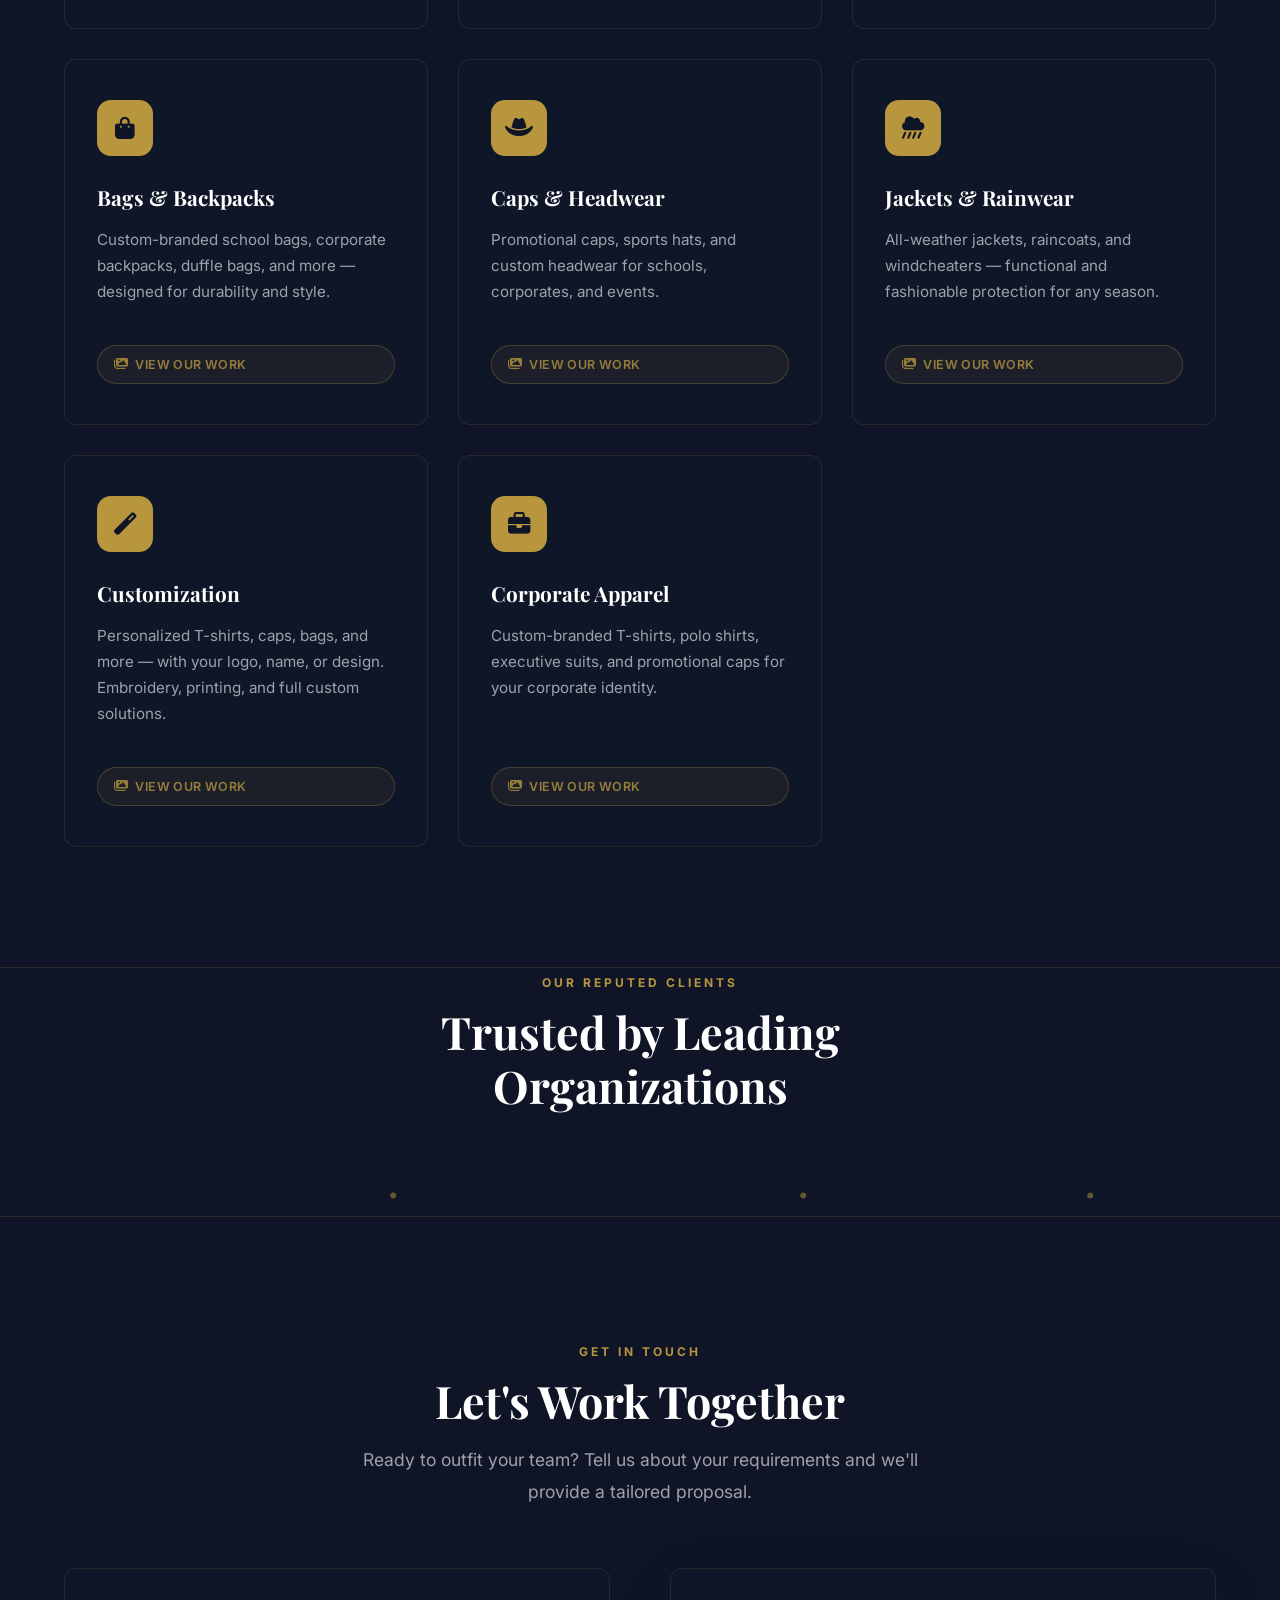
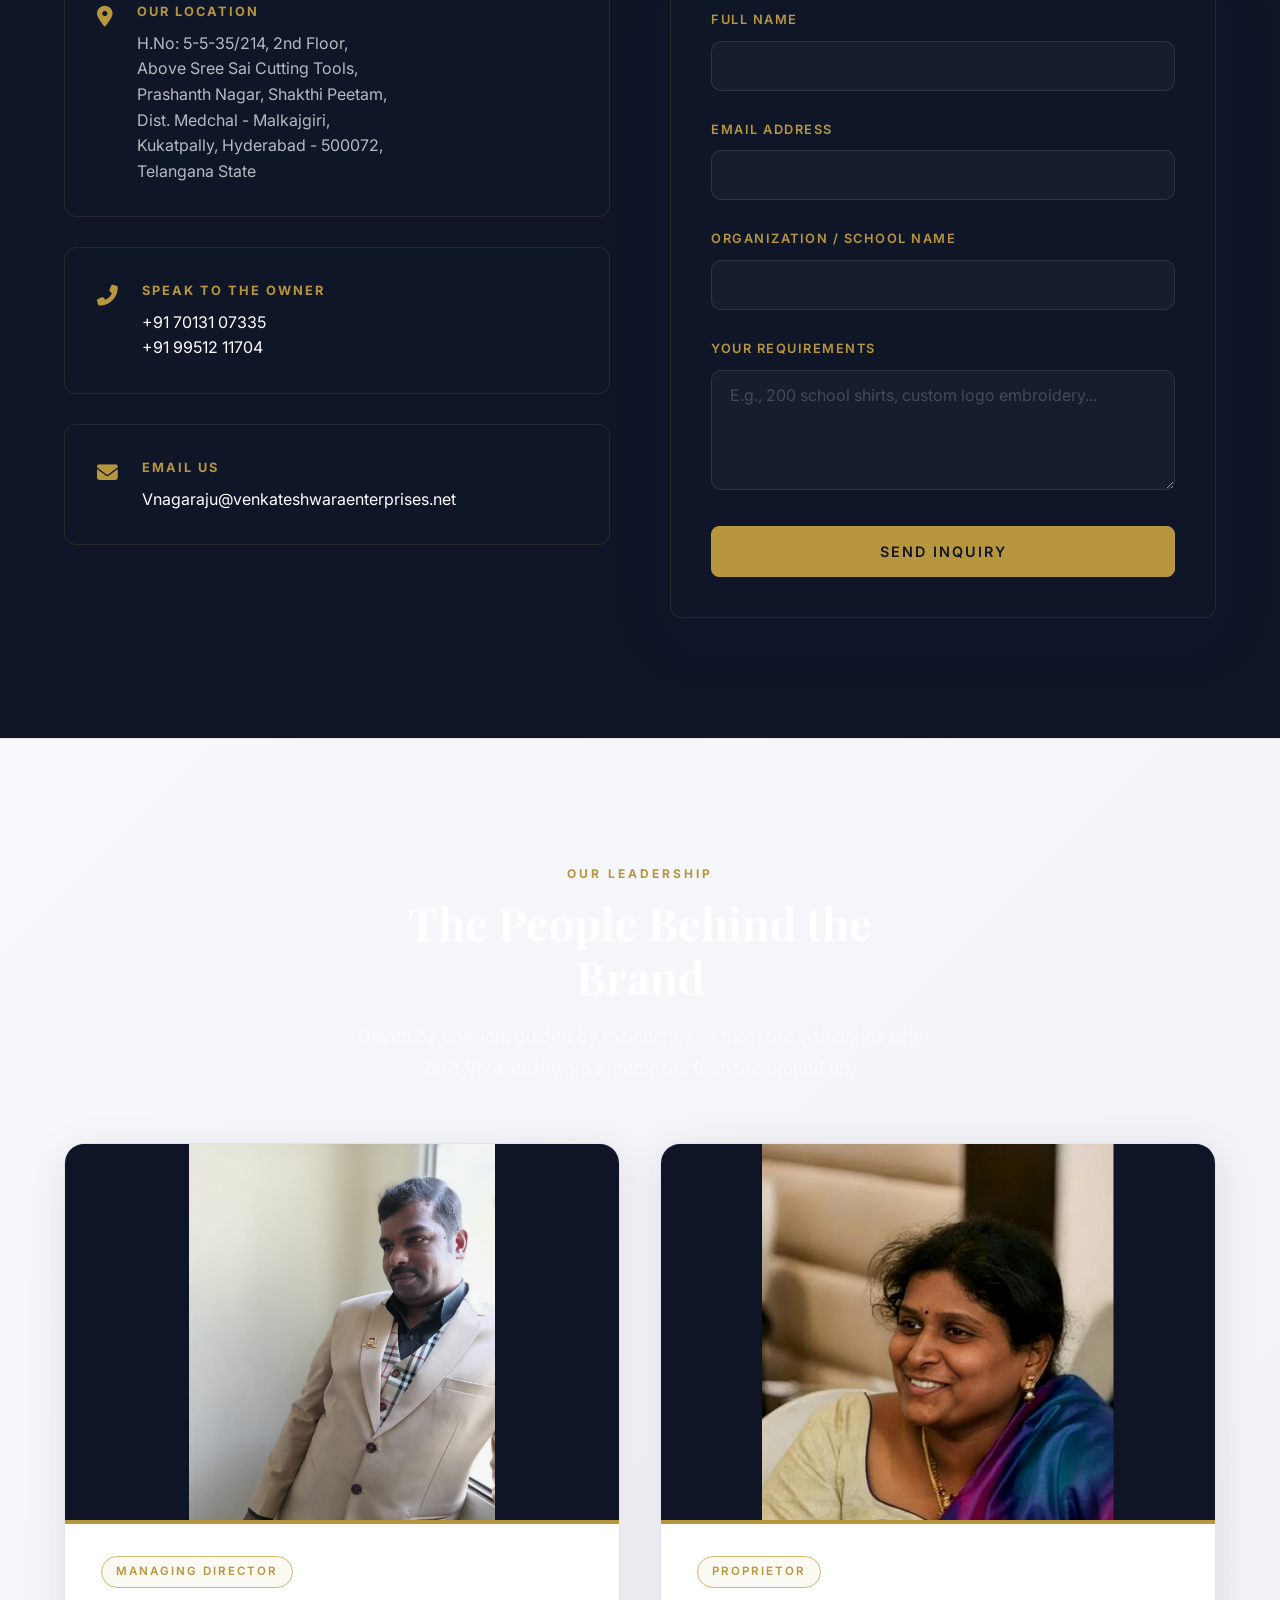
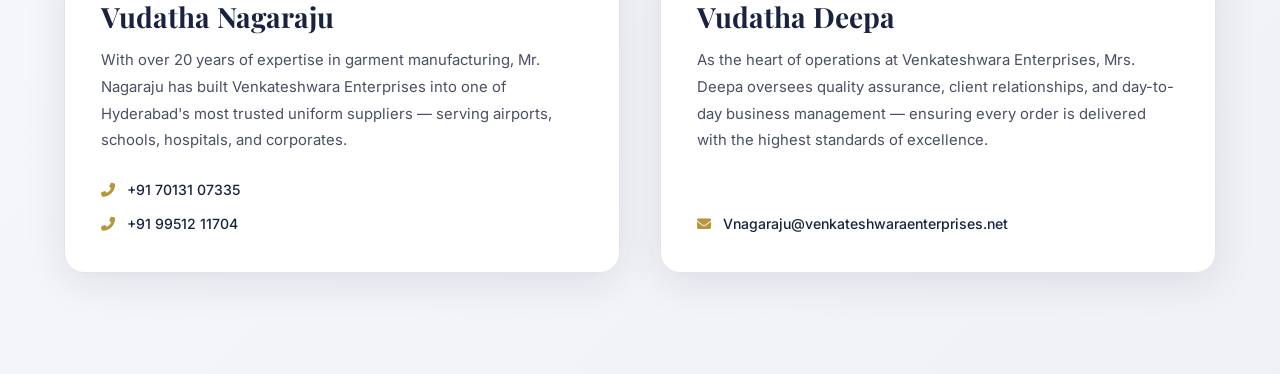
==== commit 8520cdcf: "fix: remove ALL hero-stats negative margins across all breakpoints - fixes desktop hero layout" ====
--- a/index.html
+++ b/index.html
@@ -13,7 +13,7 @@
     <meta name="description"
         content="Venkateshwara Enterprises - Leading manufacturer of premium School, Industrial, Healthcare and Corporate uniforms in Hyderabad since years.">
     <link rel="icon" type="image/png" href="assets/logo.png">
-    <link rel="stylesheet" href="style.css?v=7.2">
+    <link rel="stylesheet" href="style.css?v=7.3">
     <link rel="stylesheet" href="https://cdnjs.cloudflare.com/ajax/libs/font-awesome/6.4.0/css/all.min.css">
     <link
         href="https://fonts.googleapis.com/css2?family=Playfair+Display:ital,wght@0,400;0,700;0,900;1,400&family=Inter:wght@300;400;500;600;700&display=swap"
--- a/style.css
+++ b/style.css
@@ -145,7 +145,7 @@
 
     .hero-stats {
         gap: 30px;
-        margin: 0 -20px;
+        margin: 0; /* removed negative margin */
         padding: 30px 20px 0;
     }
 
@@ -2996,7 +2996,7 @@
 
     .hero-stats {
         gap: 30px;
-        margin: 0 -20px;
+        margin: 0; /* removed negative margin that pushed hero off-center */
         padding: 30px 20px 0;
     }
 }
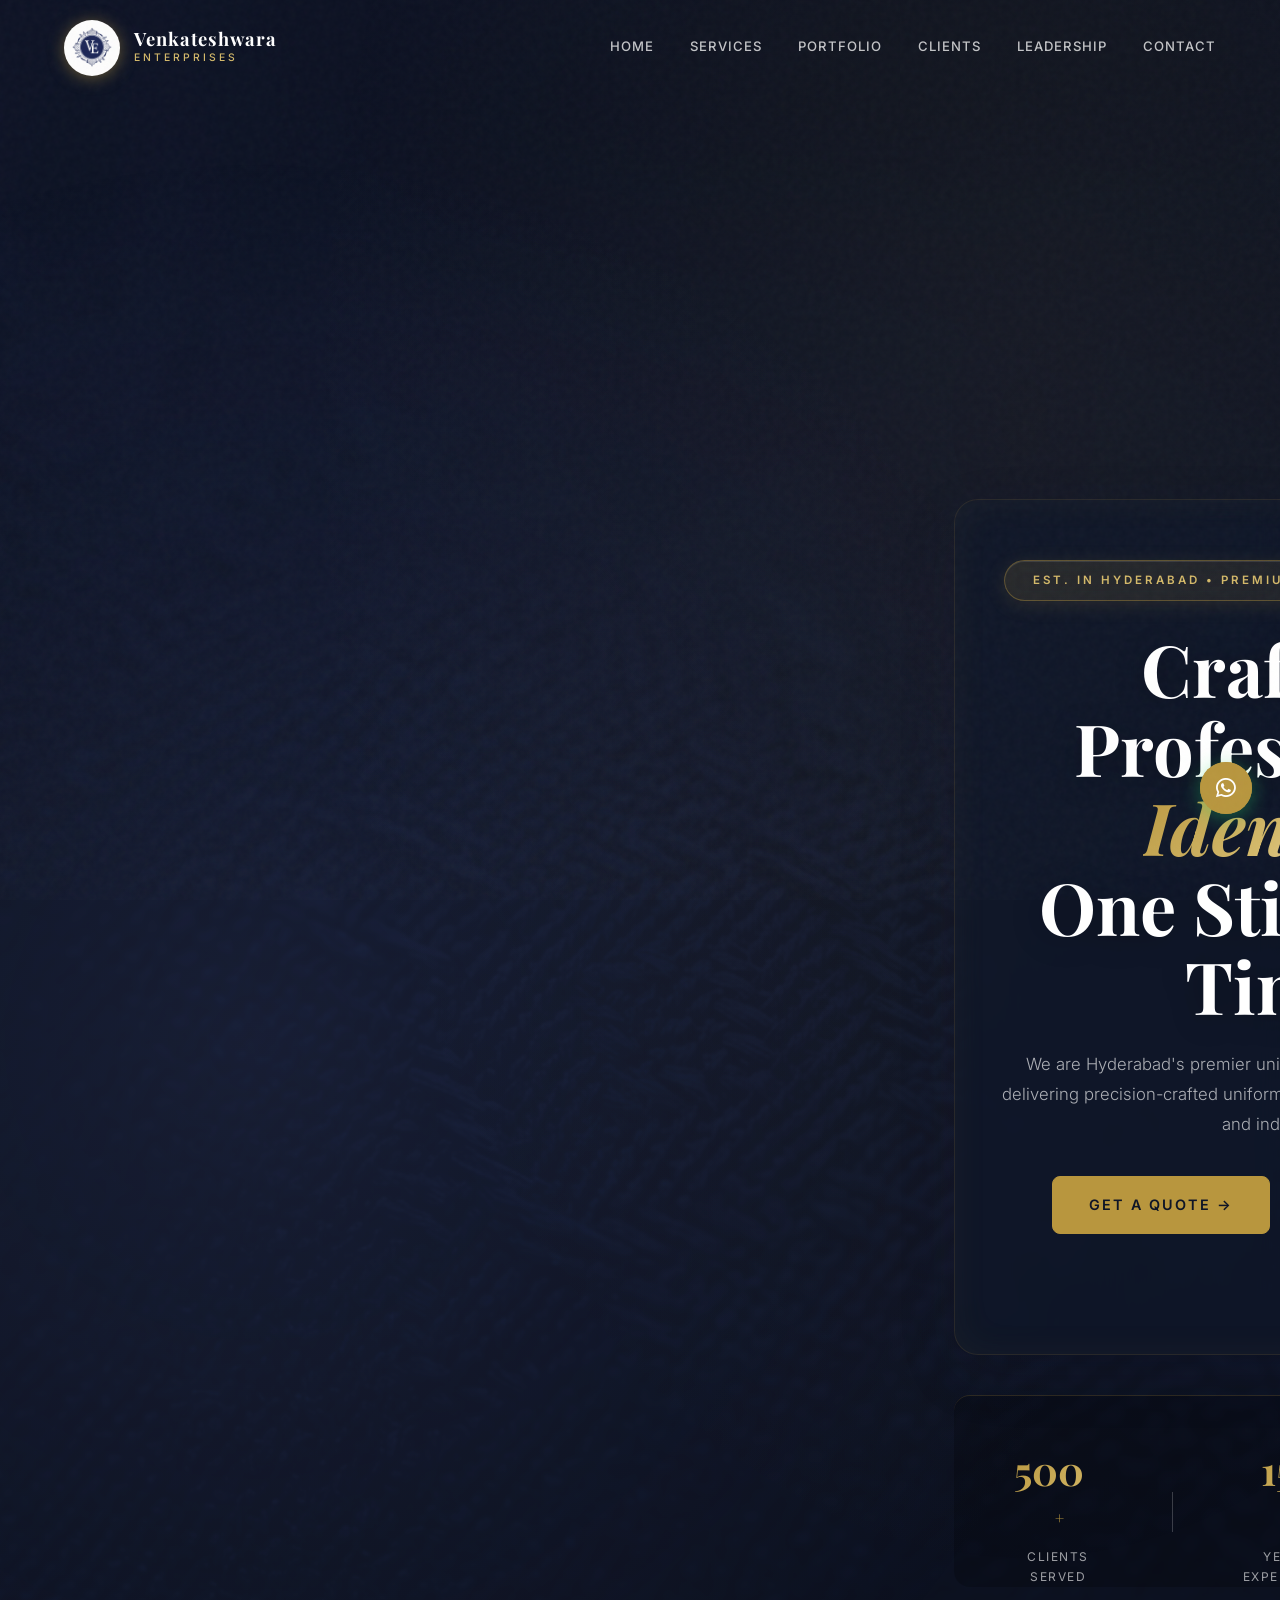
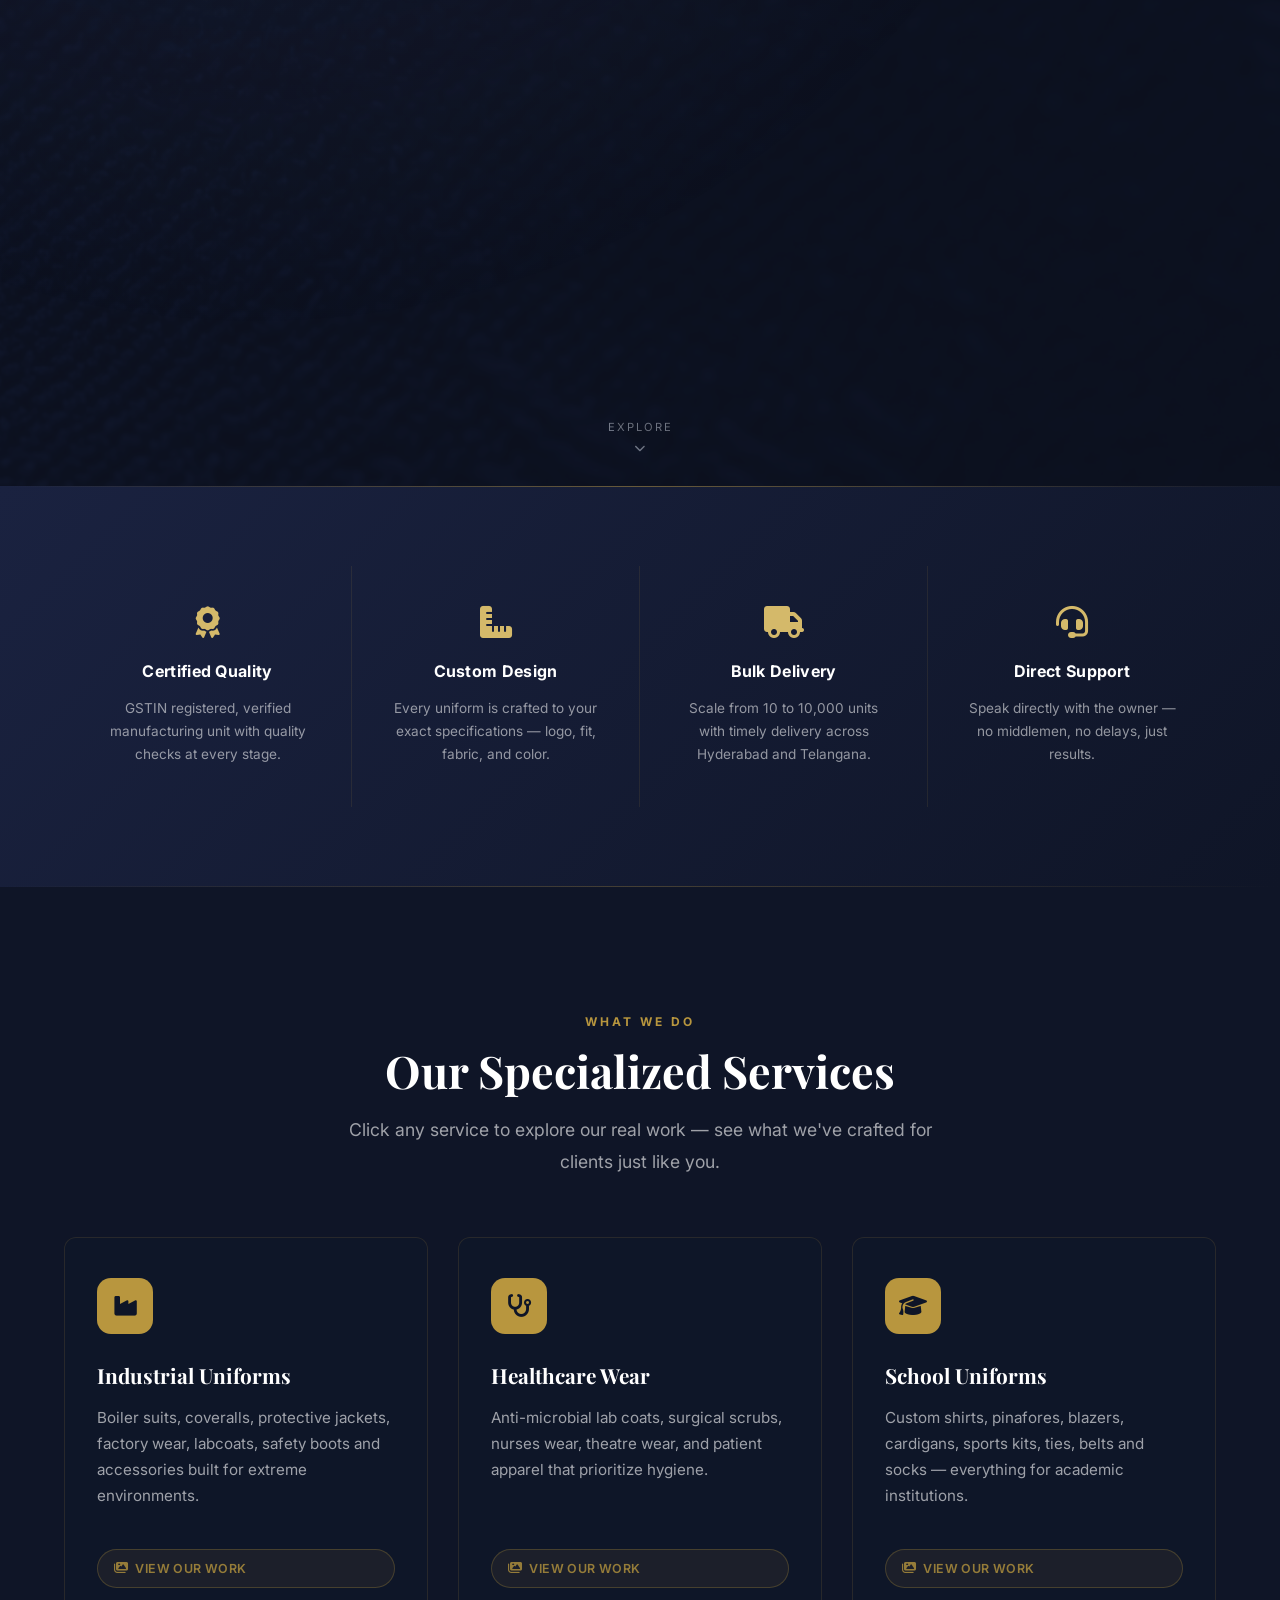
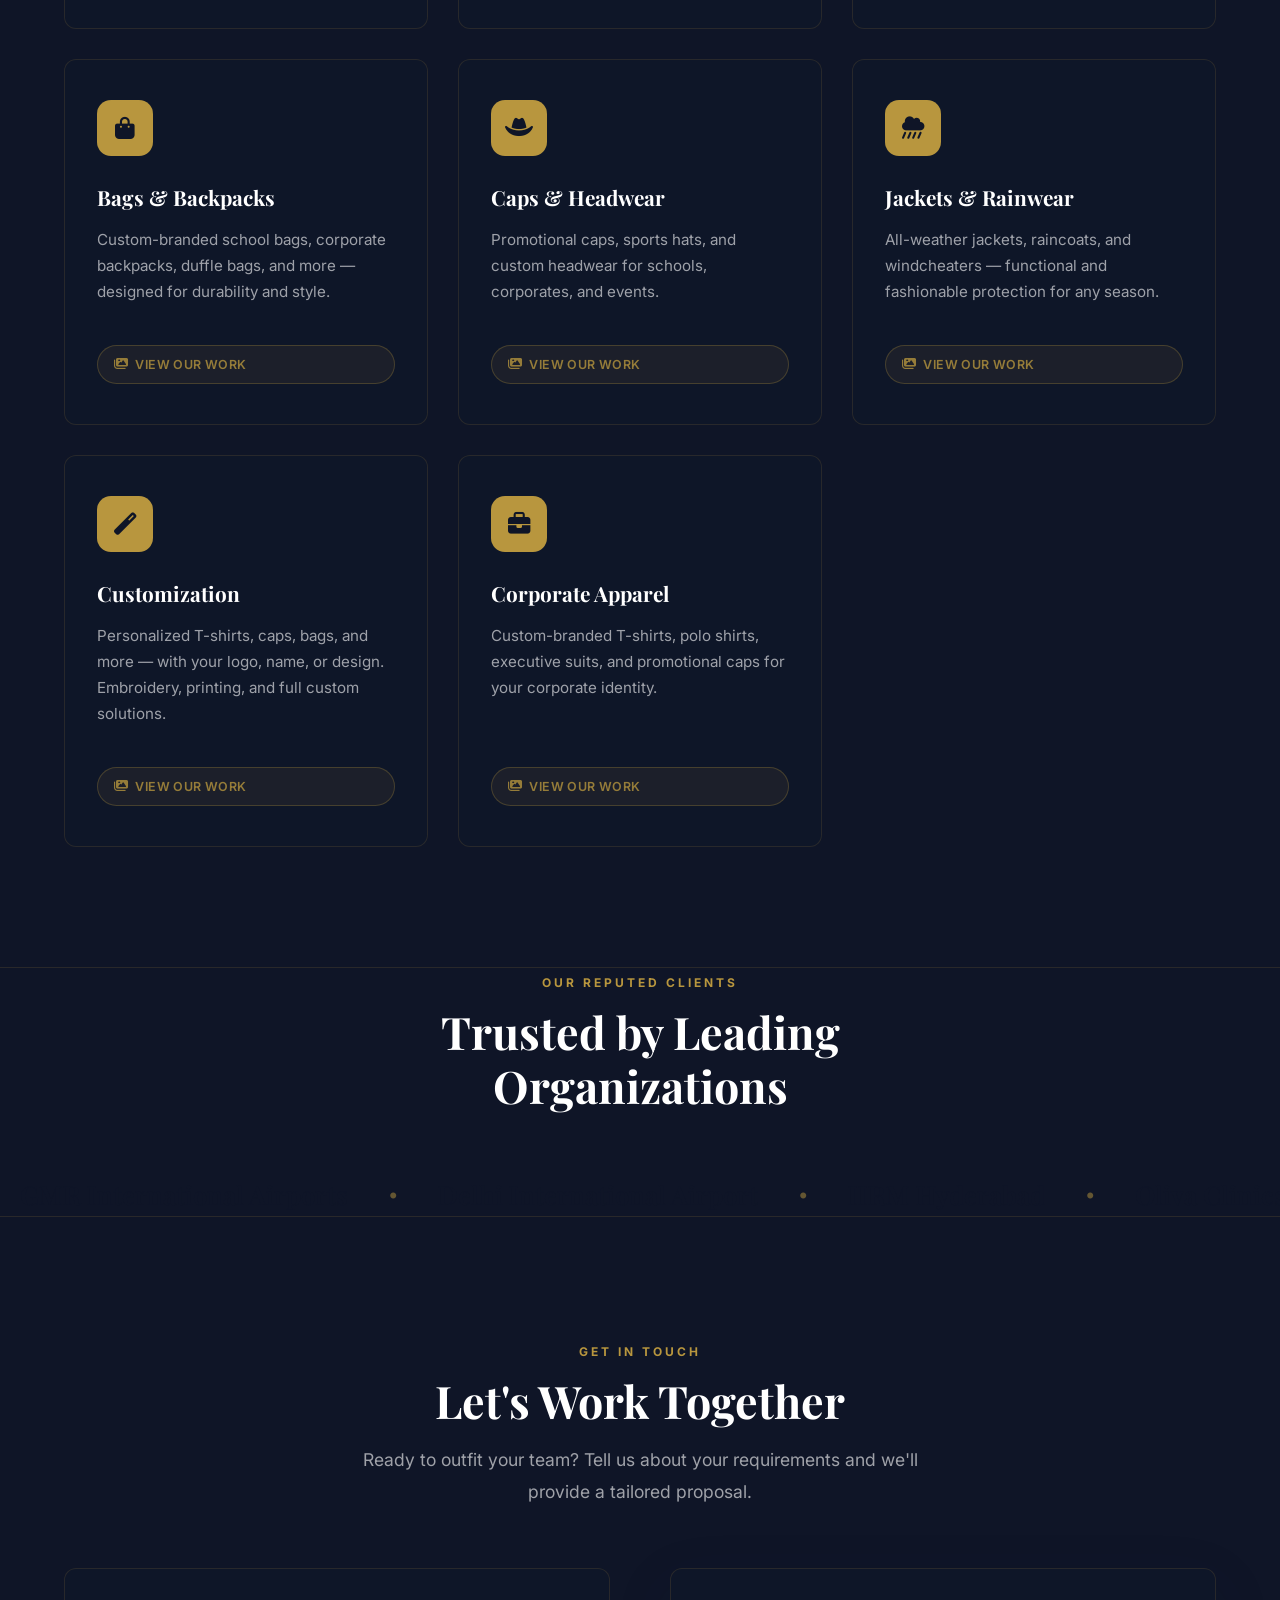
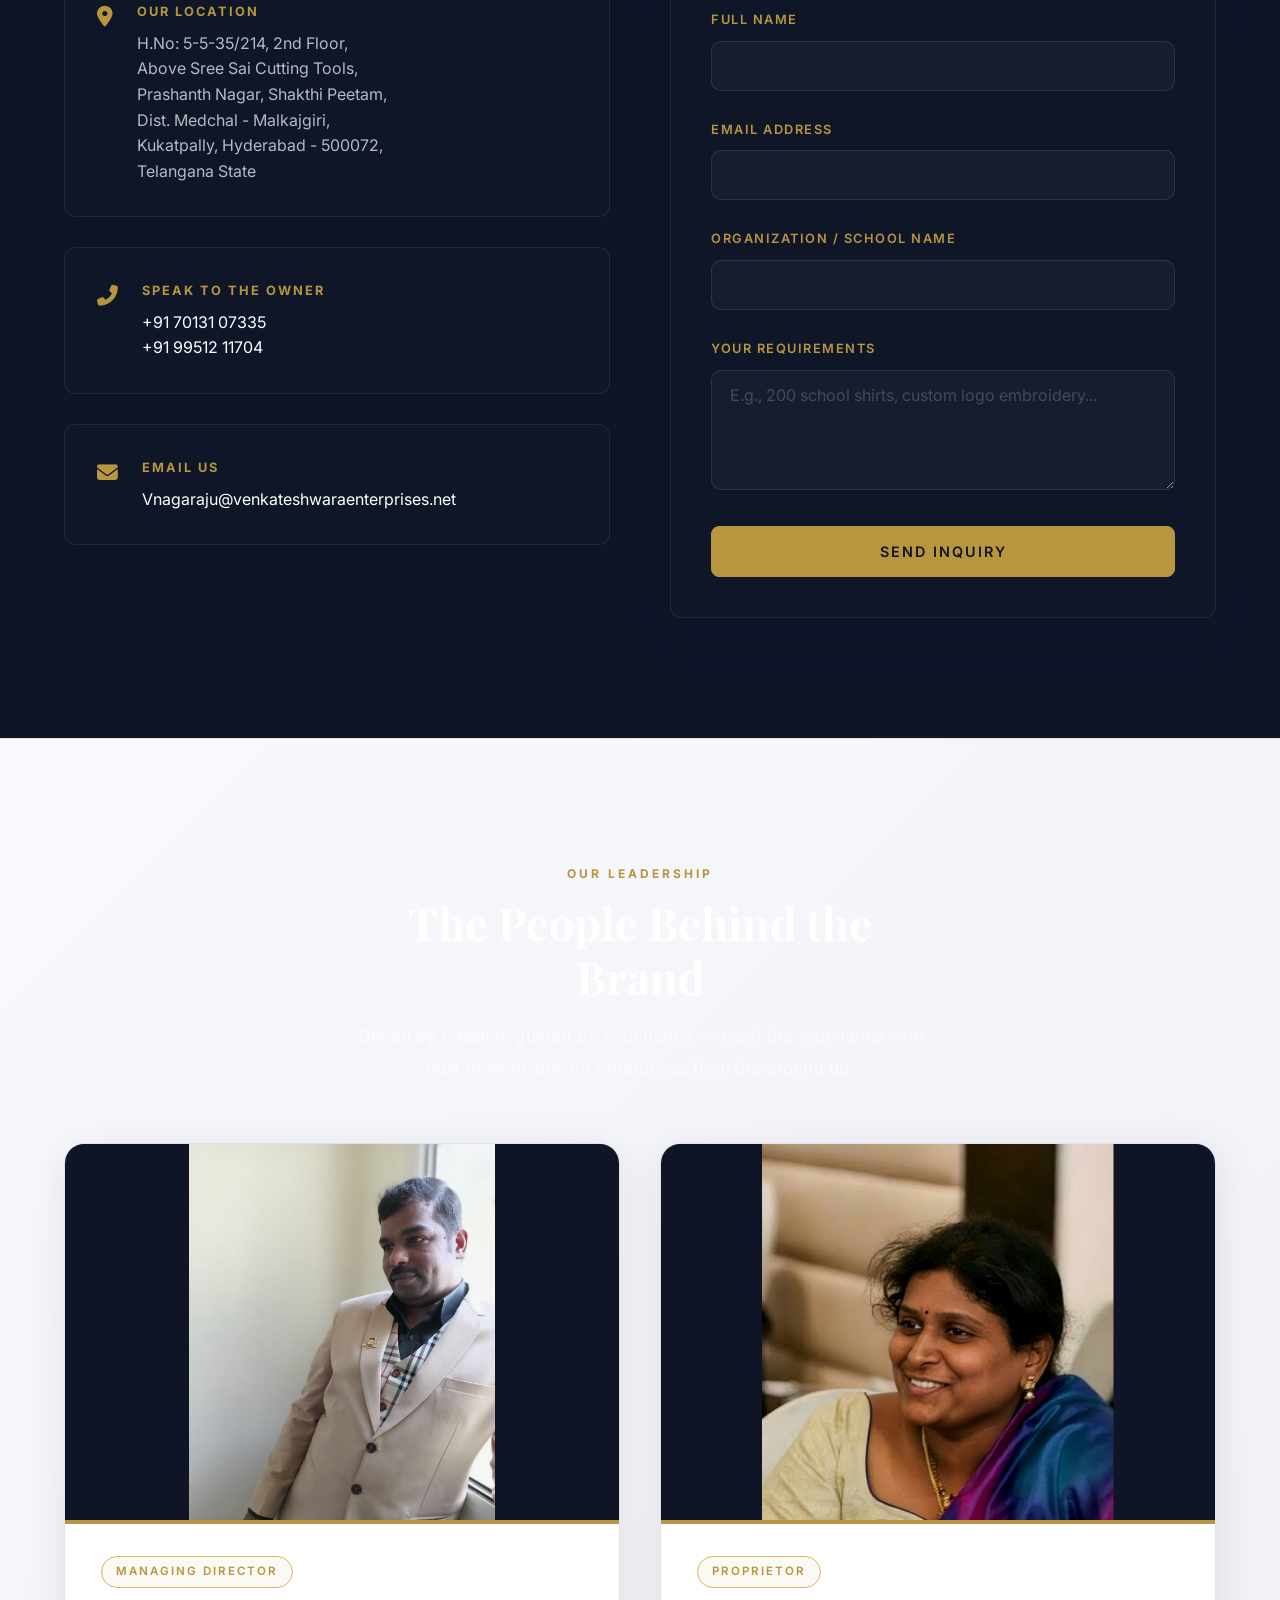
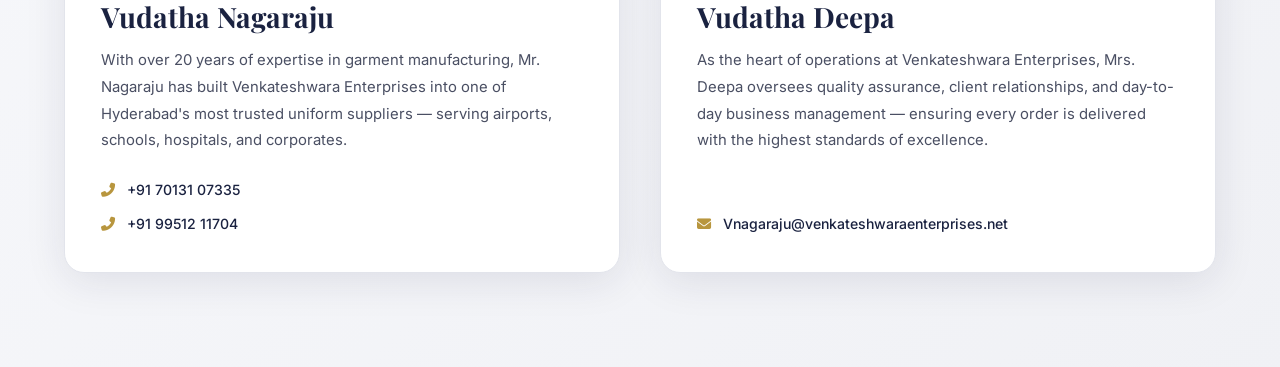
==== commit c959b6b1: "fix: remove FINAL negative hero-stats margin in consolidated overrides section (line 4170) - this wa" ====
--- a/index.html
+++ b/index.html
@@ -13,7 +13,7 @@
     <meta name="description"
         content="Venkateshwara Enterprises - Leading manufacturer of premium School, Industrial, Healthcare and Corporate uniforms in Hyderabad since years.">
     <link rel="icon" type="image/png" href="assets/logo.png">
-    <link rel="stylesheet" href="style.css?v=7.3">
+    <link rel="stylesheet" href="style.css?v=7.4">
     <link rel="stylesheet" href="https://cdnjs.cloudflare.com/ajax/libs/font-awesome/6.4.0/css/all.min.css">
     <link
         href="https://fonts.googleapis.com/css2?family=Playfair+Display:ital,wght@0,400;0,700;0,900;1,400&family=Inter:wght@300;400;500;600;700&display=swap"
--- a/style.css
+++ b/style.css
@@ -4167,7 +4167,7 @@
 
     .hero-stats {
         gap: 30px;
-        margin: 0 -20px;
+        margin: 0; /* FIXED: removed negative margin that broke desktop/tablet hero layout */
         padding: 30px 20px 0;
     }
 
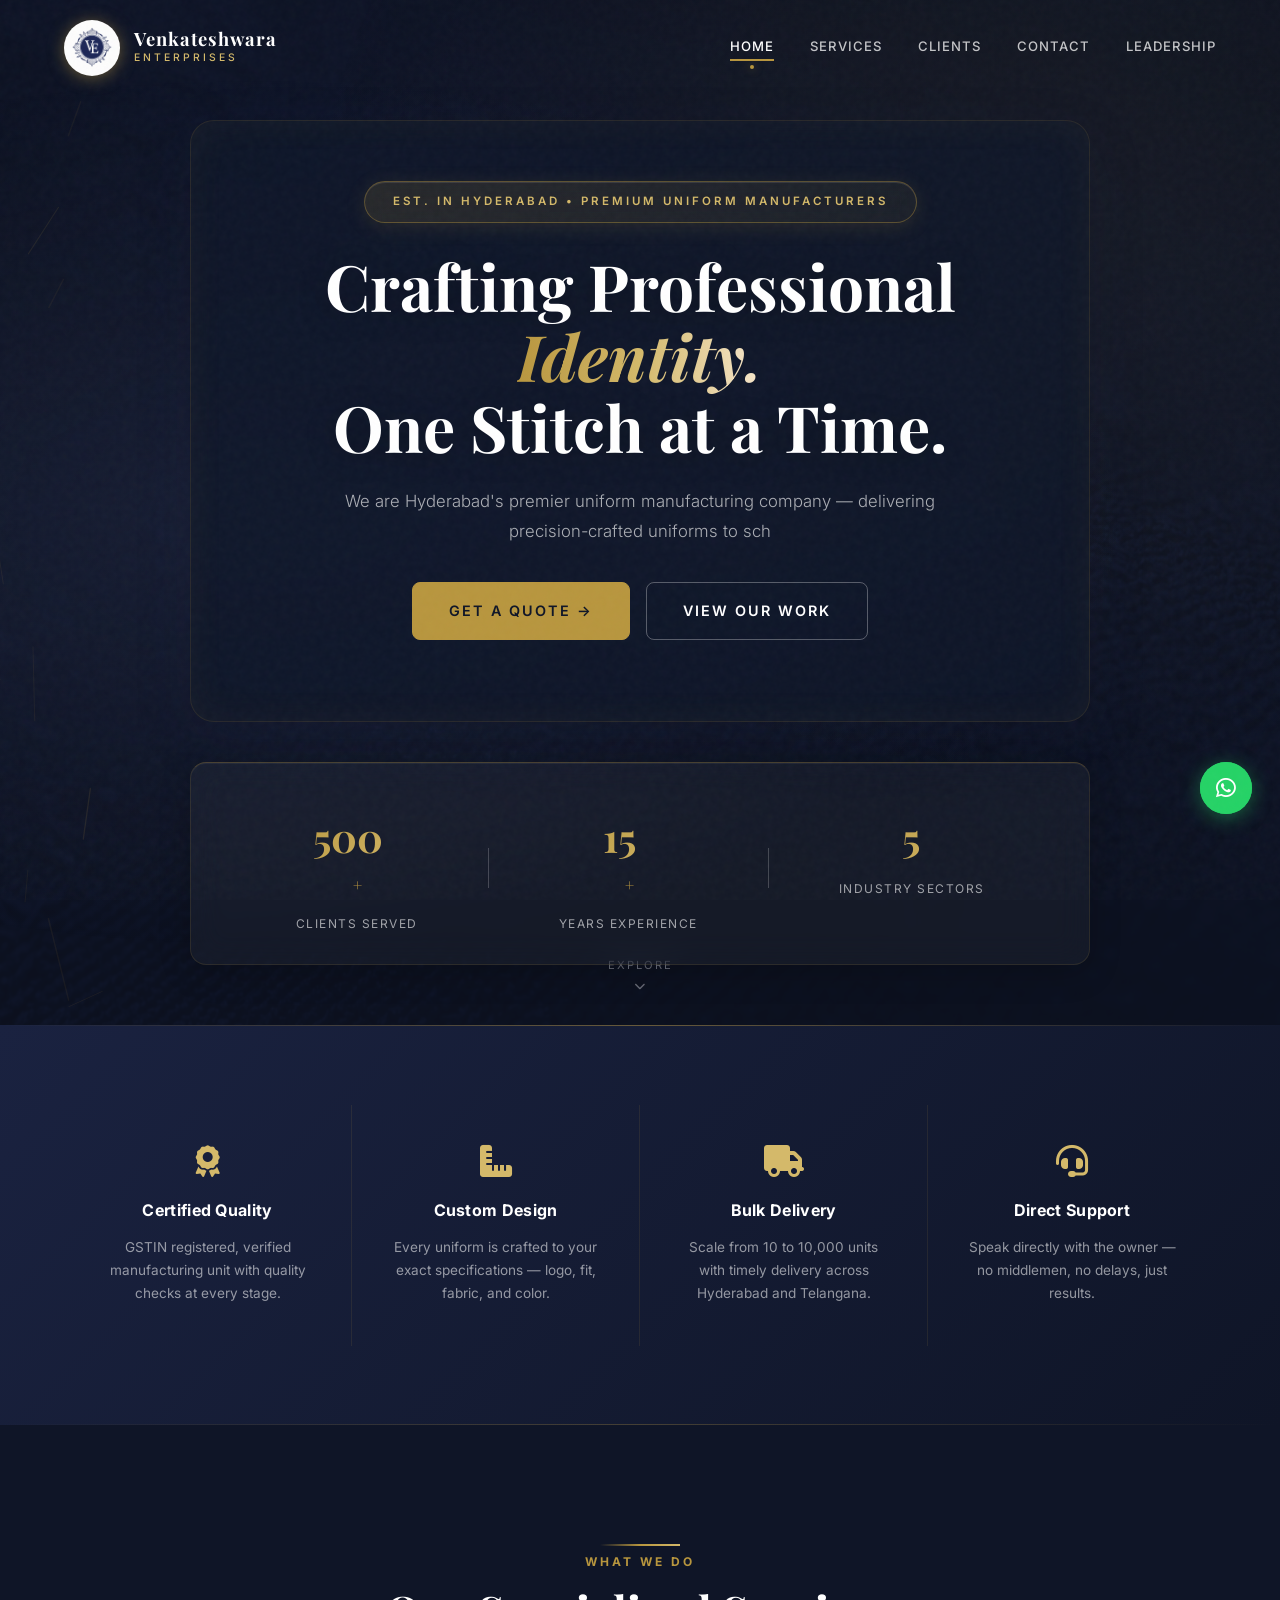
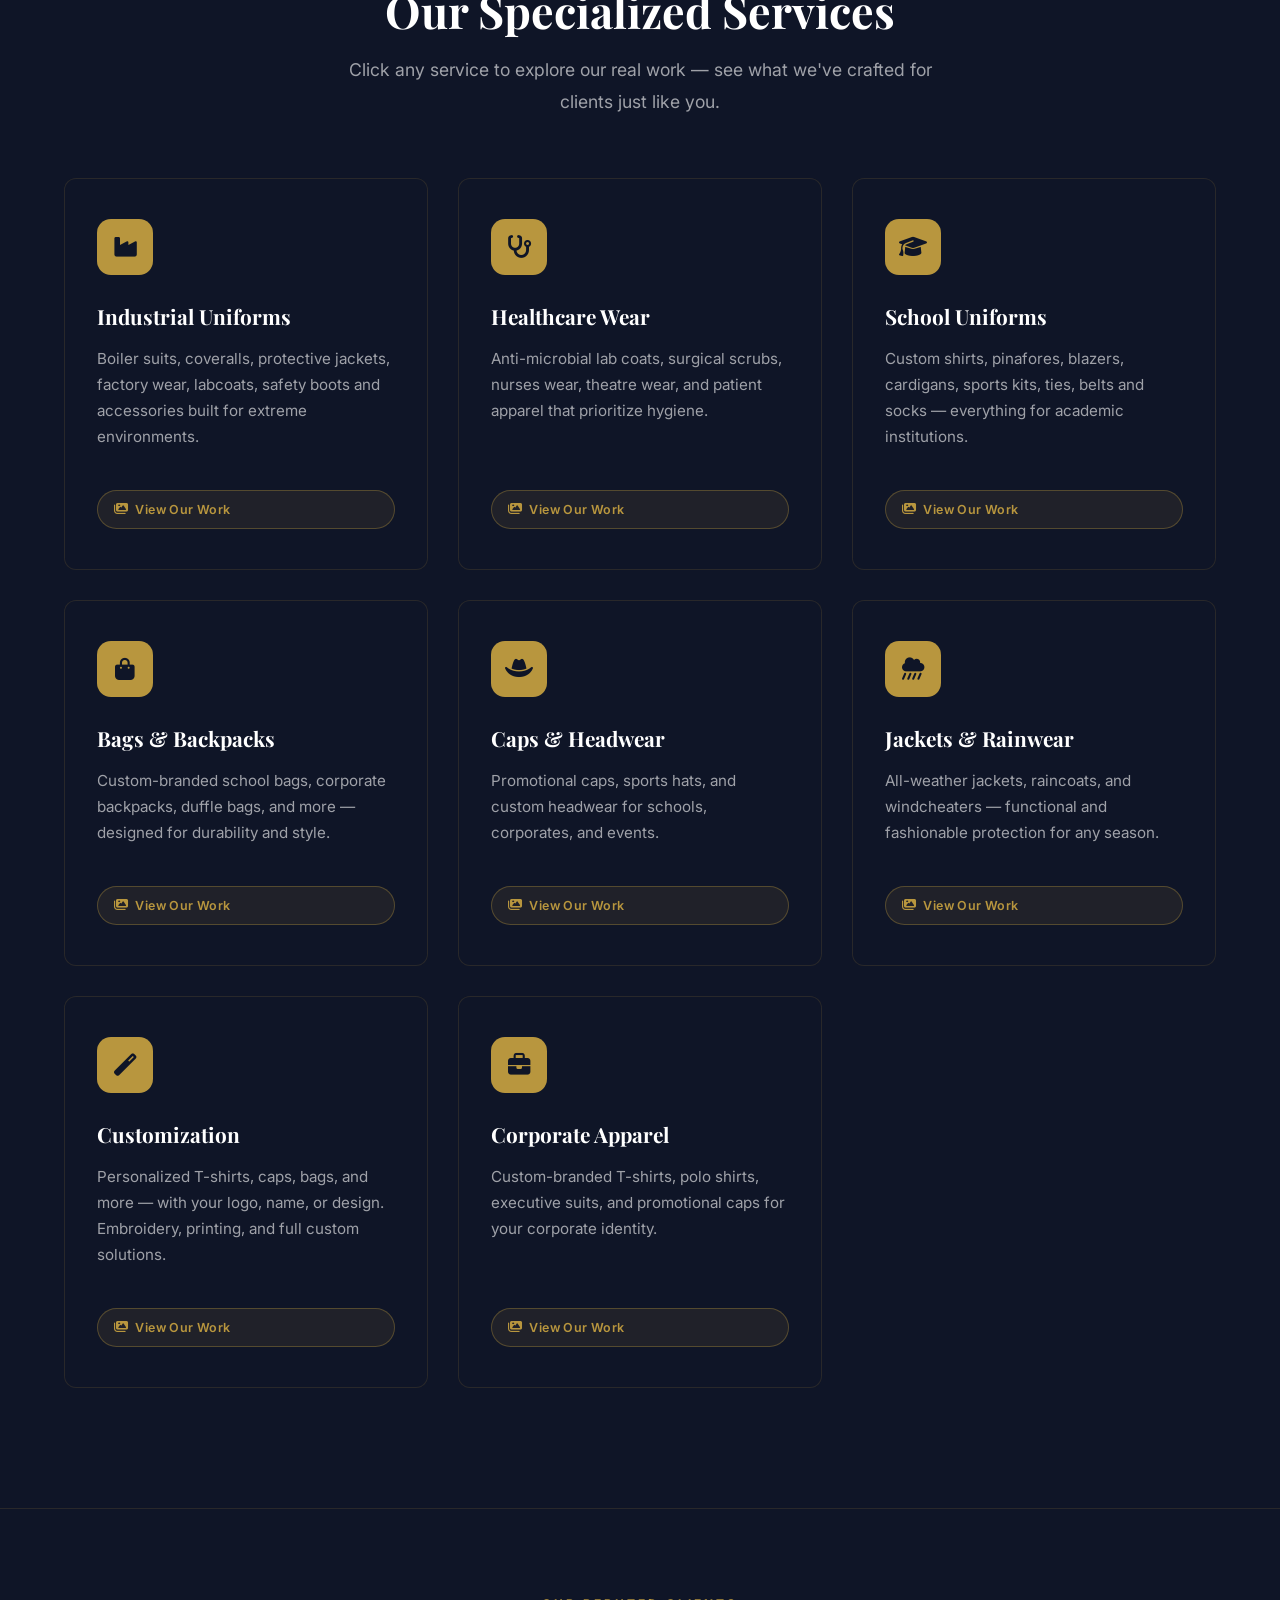
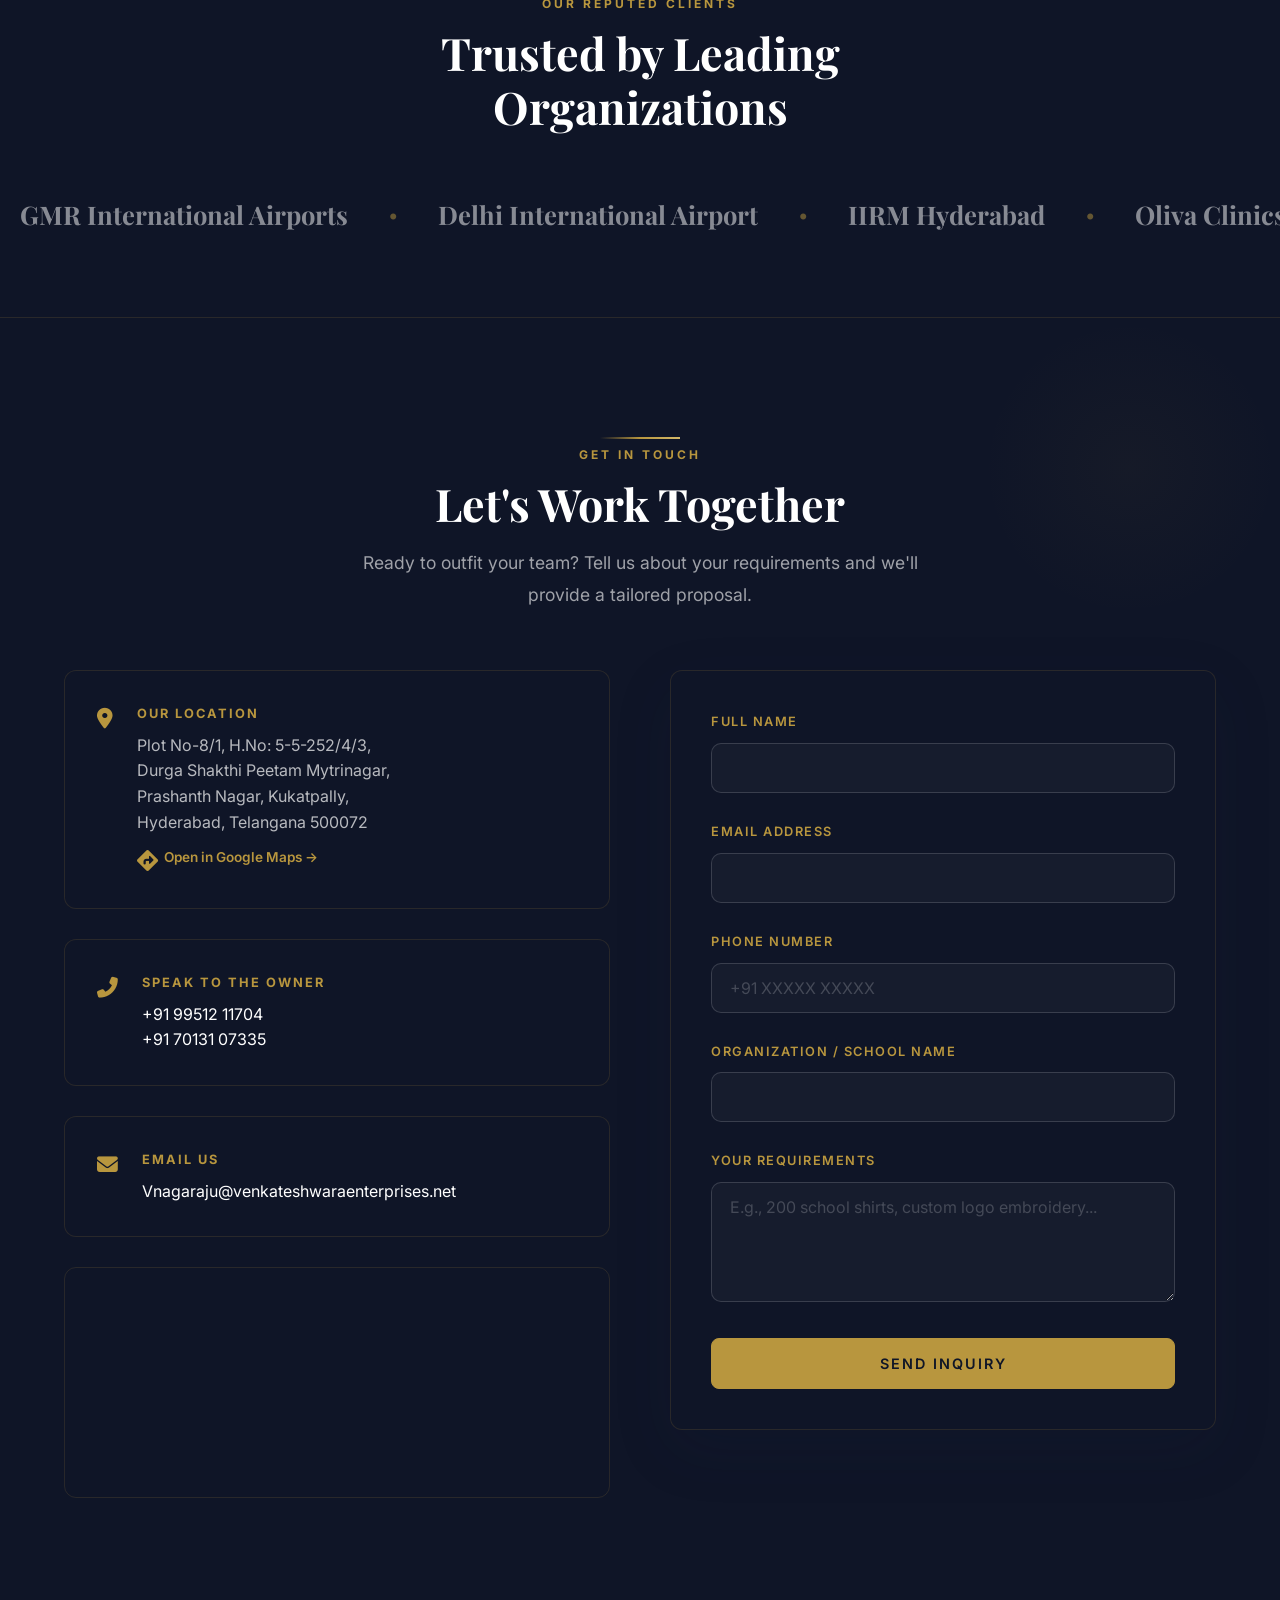
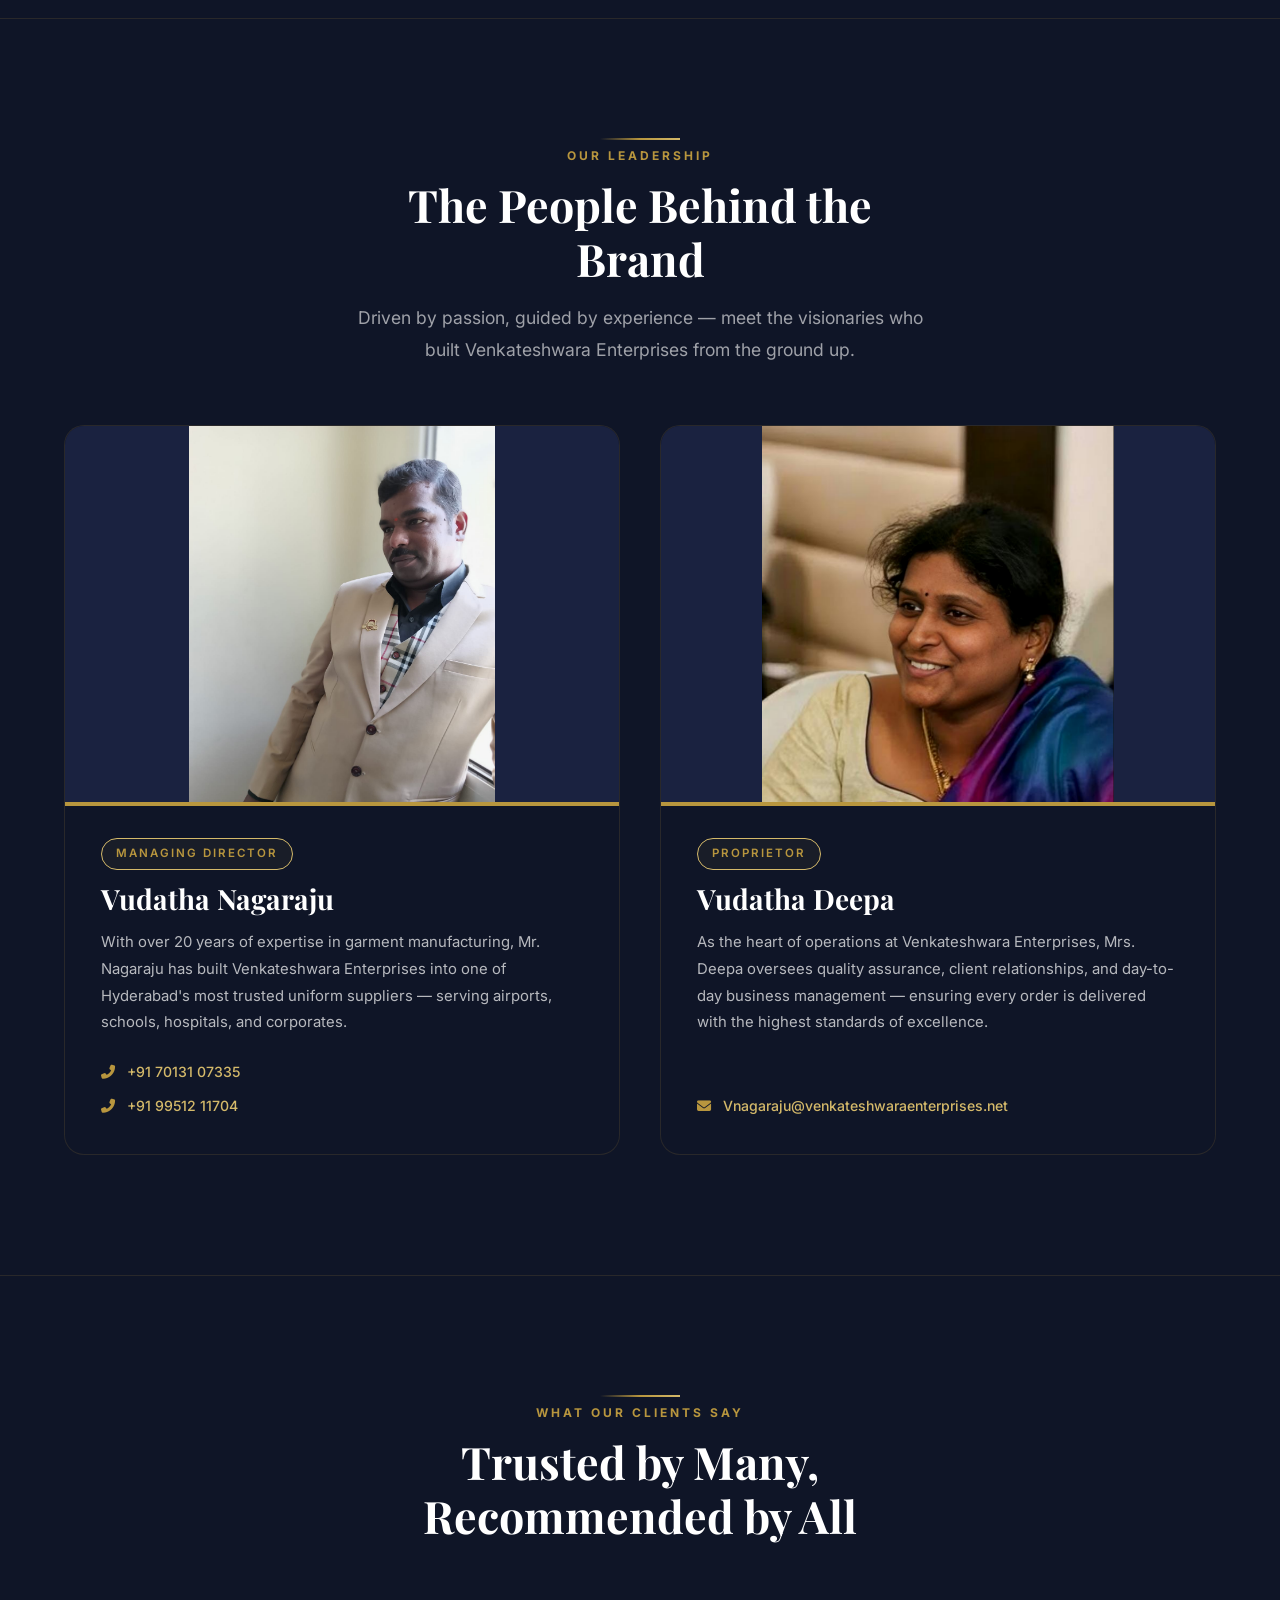
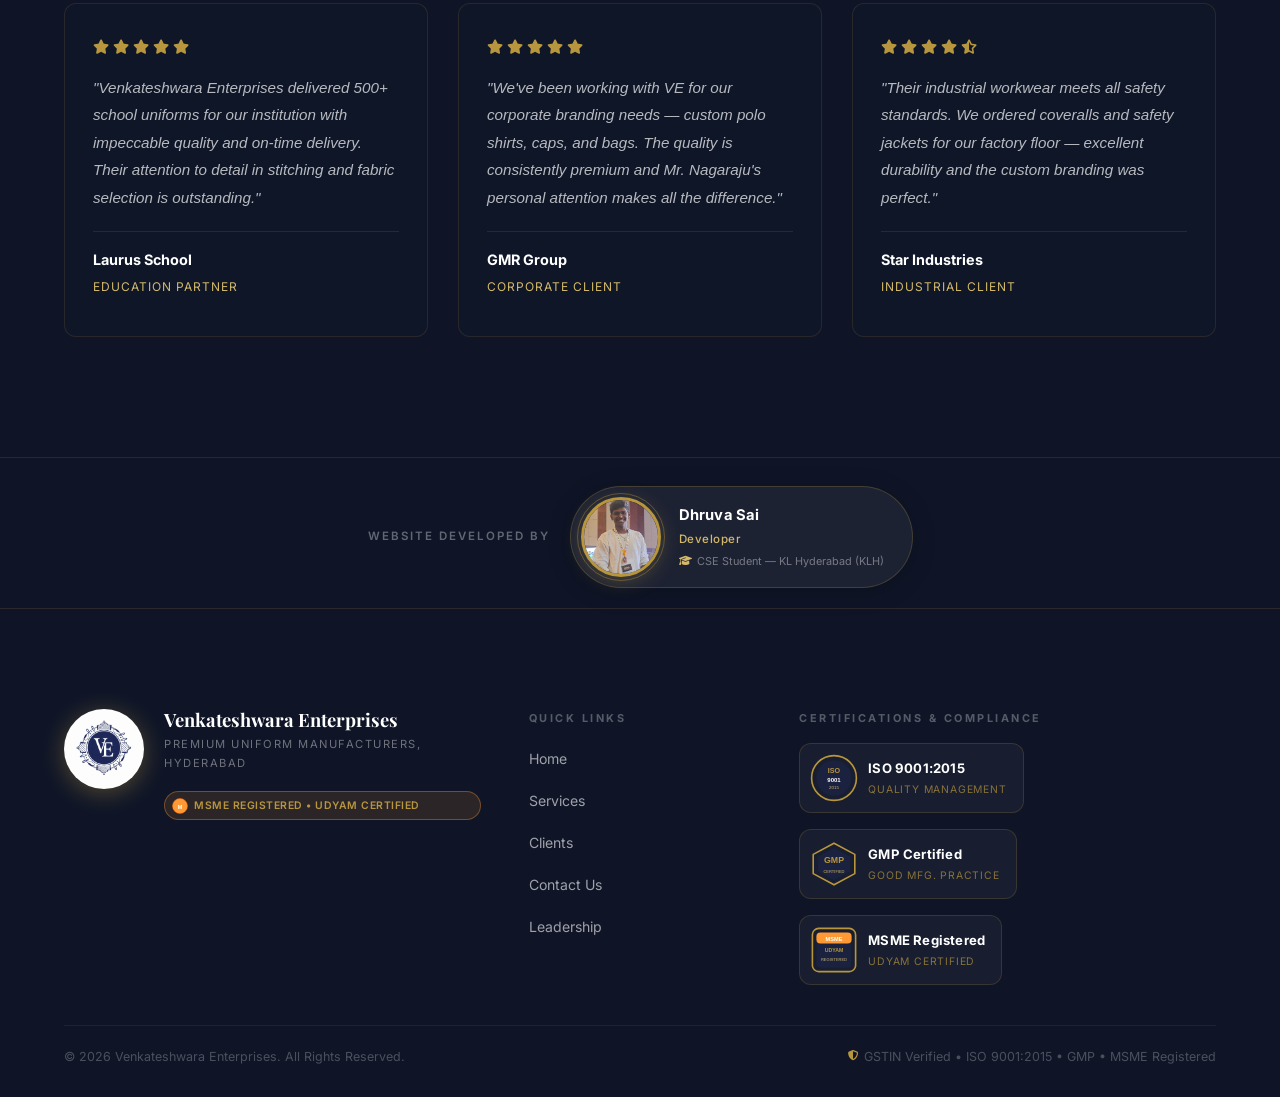
==== commit f2bcfef2: "Fix frontend bugs, hero alignment, Google Maps embed, and design system cleanup" ====
--- a/index.html
+++ b/index.html
@@ -12,8 +12,19 @@
     <title>Venkateshwara Enterprises | Premium Uniform Manufacturers</title>
     <meta name="description"
         content="Venkateshwara Enterprises - Leading manufacturer of premium School, Industrial, Healthcare and Corporate uniforms in Hyderabad since years.">
+
+    <!-- Open Graph / Social Media Meta Tags -->
+    <meta property="og:title" content="Venkateshwara Enterprises | Premium Uniform Manufacturers">
+    <meta property="og:description" content="Hyderabad's premier uniform manufacturing company — delivering precision-crafted uniforms to schools, hospitals, corporates, and industries.">
+    <meta property="og:image" content="assets/logo.png">
+    <meta property="og:type" content="website">
+    <meta property="og:locale" content="en_IN">
+    <meta name="twitter:card" content="summary_large_image">
+    <meta name="twitter:title" content="Venkateshwara Enterprises | Premium Uniform Manufacturers">
+    <meta name="twitter:description" content="Hyderabad's premier uniform manufacturing company — delivering precision-crafted uniforms to schools, hospitals, corporates, and industries.">
+
     <link rel="icon" type="image/png" href="assets/logo.png">
-    <link rel="stylesheet" href="style.css?v=7.4">
+    <link rel="stylesheet" href="style.css?v=8.0">
     <link rel="stylesheet" href="https://cdnjs.cloudflare.com/ajax/libs/font-awesome/6.4.0/css/all.min.css">
     <link
         href="https://fonts.googleapis.com/css2?family=Playfair+Display:ital,wght@0,400;0,700;0,900;1,400&family=Inter:wght@300;400;500;600;700&display=swap"
@@ -67,12 +78,11 @@
         <div class="nav-links" id="navLinks">
             <a href="#hero">Home</a>
             <a href="#services">Services</a>
-            <a href="#portfolio">Portfolio</a>
             <a href="#clients">Clients</a>
+            <a href="#contact">Contact</a>
             <a href="#leadership">Leadership</a>
-            <a href="#contact">Contact</a>
-        </div>
-        <div class="hamburger" id="hamburger">
+        </div>
+        <div class="hamburger" id="hamburger" aria-label="Toggle navigation menu" role="button" tabindex="0">
             <span></span><span></span><span></span>
         </div>
     </nav>
@@ -214,97 +224,6 @@
         </div>
     </section>
 
-    <!-- Portfolio section removed; galleries now live inside service cards -->
-    <section class="section section-dark" id="portfolio" style="display:none">
-        <div class="container">
-            <div class="section-header section-header-light">
-                <span class="section-tag">Our Portfolio</span>
-                <h2>Recent Work</h2>
-                <p class="section-desc">A glimpse into our craftsmanship — real uniforms, real clients, real quality.
-                </p>
-            </div>
-            <div class="portfolio-grid">
-                <div class="portfolio-item">
-                    <img src="assets/works/blazer.jpg" alt="Aradhana Academy Blazer" loading="lazy">
-                    <div class="portfolio-caption">
-                        <h4>Institutional Blazer</h4>
-                        <span>Aradhana Academy, Tarikere</span>
-                    </div>
-                </div>
-                <div class="portfolio-item">
-                    <img src="assets/works/high-school-vest.jpg" alt="High School Vest" loading="lazy">
-                    <div class="portfolio-caption">
-                        <h4>School Vest with Logo</h4>
-                        <span>Sri Gouthami High School</span>
-                    </div>
-                </div>
-                <div class="portfolio-item">
-                    <img src="assets/works/laurus-pinafore.jpg" alt="Laurus Pinafore" loading="lazy">
-                    <div class="portfolio-caption">
-                        <h4>Tartan Pinafore</h4>
-                        <span>Laurus School</span>
-                    </div>
-                </div>
-                <div class="portfolio-item">
-                    <img src="assets/works/laurus-shirt.jpg" alt="Laurus Shirt Set" loading="lazy">
-                    <div class="portfolio-caption">
-                        <h4>Shirt & Tie Set</h4>
-                        <span>Laurus School</span>
-                    </div>
-                </div>
-                <div class="portfolio-item">
-                    <img src="assets/works/techolution-bag.jpg" alt="Techolution Branded Bag" loading="lazy">
-                    <div class="portfolio-caption">
-                        <h4>Branded Corporate Bag</h4>
-                        <span>Techolution</span>
-                    </div>
-                </div>
-                <div class="portfolio-item">
-                    <img src="assets/works/Deloitte cap.jpg" alt="Deloitte Corporate Cap" loading="lazy">
-                    <div class="portfolio-caption">
-                        <h4>Corporate Cap</h4>
-                        <span>Deloitte</span>
-                    </div>
-                </div>
-                <div class="portfolio-item">
-                    <img src="assets/works/uniform-set.jpg" alt="Daily Uniform Set" loading="lazy">
-                    <div class="portfolio-caption">
-                        <h4>Complete Uniform Set</h4>
-                        <span>Primary School Collection</span>
-                    </div>
-                </div>
-                <div class="portfolio-item">
-                    <img src="assets/works/rainjacket.jpg" alt="Rain Jacket" loading="lazy">
-                    <div class="portfolio-caption">
-                        <h4>Rain Jacket</h4>
-                        <span>All Weather Protection</span>
-                    </div>
-                </div>
-                <div class="portfolio-item">
-                    <img src="assets/works/corporate-polo.jpg" alt="Corporate Polo Shirt" loading="lazy">
-                    <div class="portfolio-caption">
-                        <h4>Corporate Polo Shirt</h4>
-                        <span>liab expo</span>
-                    </div>
-                </div>
-                <div class="portfolio-item">
-                    <img src="assets/works/star-industrial-shirt.jpg" alt="Star Industrial Work Shirt" loading="lazy">
-                    <div class="portfolio-caption">
-                        <h4>Industrial Work Shirt</h4>
-                        <span>Star Industries</span>
-                    </div>
-                </div>
-                <div class="portfolio-item">
-                    <img src="assets/works/emmadi-vest.jpg" alt="Emmadi Silver Jewellery Nehru Vest" loading="lazy">
-                    <div class="portfolio-caption">
-                        <h4>Corporate Nehru Vest</h4>
-                        <span>emmadi Silver Jewellery</span>
-                    </div>
-                </div>
-            </div>
-        </div>
-    </section>
-
     <!-- Clients Marquee -->
     <section class="clients-section" id="clients">
         <div class="container">
@@ -375,20 +294,19 @@
                         <i class="fas fa-map-marker-alt"></i>
                         <div>
                             <strong>Our Location</strong>
-                            <p>H.No: 5-5-35/214, 2nd Floor,<br>
-                                Above Sree Sai Cutting Tools,<br>
-                                Prashanth Nagar, Shakthi Peetam,<br>
-                                Dist. Medchal - Malkajgiri,<br>
-                                Kukatpally, Hyderabad - 500072,<br>
-                                Telangana State</p>
+                            <p>Plot No-8/1, H.No: 5-5-252/4/3,<br>
+                                Durga Shakthi Peetam Mytrinagar,<br>
+                                Prashanth Nagar, Kukatpally,<br>
+                                Hyderabad, Telangana 500072</p>
+                            <p style="margin-top: 10px;"><a href="https://maps.app.goo.gl/qkc3yJ5BF3kwehKGA" target="_blank" rel="noopener" style="color: var(--gold); font-size: 0.85rem; font-weight: 600; display: inline-flex; align-items: center; gap: 6px;"><i class="fas fa-directions"></i> Open in Google Maps &rarr;</a></p>
                         </div>
                     </div>
                     <div class="contact-card">
                         <i class="fas fa-phone-alt"></i>
                         <div>
                             <strong>Speak to the Owner</strong>
+                            <p><a href="tel:+919951211704">+91 99512 11704</a></p>
                             <p><a href="tel:+917013107335">+91 70131 07335</a></p>
-                            <p><a href="tel:+919951211704">+91 99512 11704</a></p>
                         </div>
                     </div>
                     <div class="contact-card">
@@ -400,6 +318,14 @@
                             </p>
                         </div>
                     </div>
+                    <!-- Google Maps Embed -->
+                    <div class="contact-map">
+                        <iframe
+                            src="https://maps.google.com/maps?cid=13515696399292302461&amp;t=&amp;z=16&amp;ie=UTF8&amp;iwloc=&amp;output=embed"
+                            width="100%" height="220" style="border:0; border-radius: 12px;" allowfullscreen=""
+                            loading="lazy" referrerpolicy="no-referrer-when-downgrade"
+                            title="Venkateshwara Enterprises Location"></iframe>
+                    </div>
                 </div>
                 <div class="contact-form-wrap">
                     <form id="contactForm" action="https://formspree.io/f/xgolpbog" method="POST">
@@ -416,6 +342,10 @@
                             <input type="email" id="email" name="email" required>
                         </div>
                         <div class="form-group">
+                            <label for="phone">Phone Number</label>
+                            <input type="tel" id="phone" name="phone" placeholder="+91 XXXXX XXXXX">
+                        </div>
+                        <div class="form-group">
                             <label for="org">Organization / School Name</label>
                             <input type="text" id="org" name="org">
                         </div>
@@ -443,7 +373,7 @@
             <div class="leadership-grid">
                 <div class="leader-card">
                     <div class="leader-img-wrap">
-                        <img src="assets/md-nagaraju.jpg" alt="Vudatha Nagaraju - Managing Director" class="leader-img">
+                        <img src="assets/md-nagaraju.jpg" alt="Vudatha Nagaraju - Managing Director" class="leader-img" loading="lazy">
                         <div class="leader-img-ring"></div>
                     </div>
                     <div class="leader-info">
@@ -463,7 +393,7 @@
                 </div>
                 <div class="leader-card">
                     <div class="leader-img-wrap">
-                        <img src="assets/proprietor-deepa.jpg" alt="Vudatha Deepa - Proprietor" class="leader-img">
+                        <img src="assets/proprietor-deepa.jpg" alt="Vudatha Deepa - Proprietor" class="leader-img" loading="lazy">
                         <div class="leader-img-ring"></div>
                     </div>
                     <div class="leader-info">
@@ -482,6 +412,54 @@
         </div>
     </section>
 
+    <!-- Testimonials -->
+    <section class="section testimonials-section" id="testimonials">
+        <div class="container">
+            <div class="section-header">
+                <span class="section-tag">What Our Clients Say</span>
+                <h2>Trusted by Many, Recommended by All</h2>
+            </div>
+            <div class="testimonials-grid">
+                <div class="testimonial-card">
+                    <div class="testimonial-stars">
+                        <i class="fas fa-star"></i><i class="fas fa-star"></i><i class="fas fa-star"></i><i class="fas fa-star"></i><i class="fas fa-star"></i>
+                    </div>
+                    <p class="testimonial-text">"Venkateshwara Enterprises delivered 500+ school uniforms for our institution with impeccable quality and on-time delivery. Their attention to detail in stitching and fabric selection is outstanding."</p>
+                    <div class="testimonial-author">
+                        <div class="testimonial-author-info">
+                            <strong>Laurus School</strong>
+                            <span>Education Partner</span>
+                        </div>
+                    </div>
+                </div>
+                <div class="testimonial-card">
+                    <div class="testimonial-stars">
+                        <i class="fas fa-star"></i><i class="fas fa-star"></i><i class="fas fa-star"></i><i class="fas fa-star"></i><i class="fas fa-star"></i>
+                    </div>
+                    <p class="testimonial-text">"We've been working with VE for our corporate branding needs — custom polo shirts, caps, and bags. The quality is consistently premium and Mr. Nagaraju's personal attention makes all the difference."</p>
+                    <div class="testimonial-author">
+                        <div class="testimonial-author-info">
+                            <strong>GMR Group</strong>
+                            <span>Corporate Client</span>
+                        </div>
+                    </div>
+                </div>
+                <div class="testimonial-card">
+                    <div class="testimonial-stars">
+                        <i class="fas fa-star"></i><i class="fas fa-star"></i><i class="fas fa-star"></i><i class="fas fa-star"></i><i class="fas fa-star-half-alt"></i>
+                    </div>
+                    <p class="testimonial-text">"Their industrial workwear meets all safety standards. We ordered coveralls and safety jackets for our factory floor — excellent durability and the custom branding was perfect."</p>
+                    <div class="testimonial-author">
+                        <div class="testimonial-author-info">
+                            <strong>Star Industries</strong>
+                            <span>Industrial Client</span>
+                        </div>
+                    </div>
+                </div>
+            </div>
+        </div>
+    </section>
+
     <!-- Developer Credits -->
     <section class="dev-credits-section">
         <div class="container">
@@ -507,7 +485,7 @@
     <footer>
         <div class="container">
 
-            <!-- Footer Top: Brand + Certifications -->
+            <!-- Footer Top: Brand + Quick Links + Certifications -->
             <div class="footer-top">
                 <!-- Brand -->
                 <div class="footer-brand">
@@ -528,6 +506,16 @@
                             <span>MSME Registered &bull; Udyam Certified</span>
                         </div>
                     </div>
+                </div>
+
+                <!-- Quick Links -->
+                <div class="footer-quick-links">
+                    <div class="footer-quick-links-label">Quick Links</div>
+                    <a href="#hero">Home</a>
+                    <a href="#services">Services</a>
+                    <a href="#clients">Clients</a>
+                    <a href="#contact">Contact Us</a>
+                    <a href="#leadership">Leadership</a>
                 </div>
 
                 <!-- Certifications -->
@@ -646,7 +634,7 @@
         </div>
     </div>
 
-    <script src="main.js?v=5"></script>
+    <script src="main.js?v=6"></script>
 </body>
 
 </html>
--- a/style.css
+++ b/style.css
@@ -1,7 +1,6 @@
 /* ============================================================
-   VENKATESHWARA ENTERPRISES — DESIGN SYSTEM
-   Navy monochrome palette derived from the VE monogram logo.
-   No jarring color transitions. Navy → White only.
+   VENKATESHWARA ENTERPRISES — CONSOLIDATED DESIGN SYSTEM v8.0
+   Navy + Gold palette. Fully dark theme.
    ============================================================ */
 
 :root {
@@ -33,651 +32,9 @@
     --transition-energetic: all 0.4s cubic-bezier(0.34, 1.56, 0.64, 1);
 }
 
-
-/* ============================================================
-   TOP TRUST BAR — Certifications + Compliance Strip
-   ============================================================ */
-.top-trust-bar {
-    position: fixed;
-    top: 0;
-    left: 0;
-    width: 100%;
-    z-index: 1001;
-    background: linear-gradient(90deg, var(--navy-deep) 0%, var(--navy) 50%, var(--navy-deep) 100%);
-    border-bottom: 1px solid rgba(184, 150, 62, 0.35);
-    height: 40px;
-    display: flex;
-    align-items: center;
-    overflow: hidden;
-    transition: transform 0.4s ease, opacity 0.4s ease;
-}
-
-/* Subtle shimmer line at top */
-.top-trust-bar::before {
-    content: '';
-    position: absolute;
-    top: 0;
-    left: 0;
-    right: 0;
-    height: 1px;
-    background: linear-gradient(90deg, transparent, rgba(184, 150, 62, 0.7), transparent);
-}
-
-.trust-bar-inner {
-    display: flex;
-    align-items: center;
-    justify-content: center;
-    gap: 0;
-    width: 100%;
-    padding: 0 24px;
-    flex-wrap: nowrap;
-    overflow: hidden;
-}
-
-.trust-bar-item {
-    display: flex;
-    align-items: center;
-    gap: 7px;
-    padding: 0 18px;
-    white-space: nowrap;
-    cursor: default;
-    transition: background 0.3s ease;
-}
-
-.trust-bar-item:hover {
-    background: rgba(184, 150, 62, 0.07);
-    border-radius: 4px;
-}
-
-.trust-bar-item svg {
-    flex-shrink: 0;
-    filter: drop-shadow(0 0 3px rgba(184, 150, 62, 0.3));
-}
-
-.trust-bar-item span {
-    font-family: 'Inter', sans-serif;
-    font-size: 0.7rem;
-    color: rgba(255, 255, 255, 0.65);
-    letter-spacing: 0.3px;
-}
-
-.trust-bar-item strong {
-    color: var(--gold-soft);
-    font-weight: 700;
-}
-
-.trust-bar-divider {
-    width: 1px;
-    height: 16px;
-    background: rgba(184, 150, 62, 0.25);
-    flex-shrink: 0;
-}
-
-/* Hide trust bar when scrolled down (clean nav experience) */
-.top-trust-bar.hidden {
-    transform: translateY(-100%);
-    opacity: 0;
-    pointer-events: none;
-}
-
-/* Adjust hero top padding to account for trust bar + nav */
-.hero {
-    padding-top: calc(100px + 40px);
-}
-
-/* ============================================================
-   TRUST BAR RESPONSIVE
-   ============================================================ */
-/* ============================================================
-   RESPONSIVE — All Devices (Mobile First)
-   ============================================================ */
-
-/* ---- Tablet landscape 1024px ---- */
-@media (max-width: 1024px) {
-    .portfolio-grid {
-        grid-template-columns: repeat(3, 1fr);
-    }
-
-    .contact-grid {
-        grid-template-columns: 1fr;
-        gap: 36px;
-    }
-
-    .hero-stats {
-        gap: 30px;
-        margin: 0; /* removed negative margin */
-        padding: 30px 20px 0;
-    }
-
-    .services-grid {
-        grid-template-columns: repeat(3, 1fr);
-    }
-
-    .footer-top {
-        grid-template-columns: 1fr 1fr;
-        gap: 36px;
-    }
-}
-
-/* ---- Tablet portrait / large phone 768px ---- */
-@media (max-width: 768px) {
-
-    /* Container */
-    .container {
-        padding: 0 16px;
-    }
-
-    /* Nav mobile */
-    nav {
-        top: 0;
-        padding: 14px 5%;
-    }
-
-    .nav-links {
-        display: none;
-        position: fixed;
-        inset: 0;
-        background: var(--navy-deep);
-        flex-direction: column;
-        justify-content: center;
-        align-items: center;
-        gap: 28px;
-        z-index: 1000;
-    }
-
-    .nav-links.active {
-        display: flex;
-    }
-
-    .nav-links a {
-        font-size: 1.2rem;
-        color: var(--white);
-        opacity: 1;
-        padding: 10px 0;
-        min-height: 44px;
-        display: flex;
-        align-items: center;
-    }
-
-    .hamburger {
-        display: flex;
-    }
-
-    /* Hero */
-    .hero {
-        padding: 100px 16px 60px;
-        min-height: 100svh;
-    }
-
-    .hero-badge {
-        font-size: 0.6rem;
-        padding: 8px 16px;
-        letter-spacing: 1.5px;
-    }
-
-    .hero h1 {
-        font-size: clamp(1.9rem, 7vw, 2.6rem);
-        margin-bottom: 16px;
-    }
-
-    .hero p {
-        font-size: 0.95rem;
-        margin-bottom: 28px;
-    }
-
-    .hero-actions {
-        flex-direction: column;
-        align-items: stretch;
-        gap: 12px;
-        margin-bottom: 36px;
-    }
-
-    .btn {
-        width: 100%;
-        justify-content: center;
-        padding: 14px 24px;
-    }
-
-    /* Stats row — stays horizontal but compact */
-    .hero-stats {
-        display: flex;
-        flex-direction: row;
-        justify-content: space-around;
-        gap: 0;
-        margin: 0;
-        padding: 20px 12px 0;
-        background: rgba(0, 0, 0, 0.2);
-        border-radius: 12px;
-        border-top: 1px solid rgba(184, 150, 62, 0.2);
-    }
-
-    .stat {
-        padding: 0 6px;
-        flex: 1;
-    }
-
-    .stat-number {
-        font-size: 1.6rem;
-    }
-
-    .stat-label {
-        font-size: 0.58rem;
-        letter-spacing: 0.3px;
-    }
-
-    .stat-divider {
-        display: none;
-    }
-
-    .hero-scroll-hint {
-        display: none;
-    }
-
-    /* Sections */
-    .section {
-        padding: 64px 0;
-    }
-
-    .section-header {
-        margin-bottom: 40px;
-    }
-
-    .section-header h2 {
-        font-size: 1.8rem;
-    }
-
-    /* Services & Portfolio — Better Mobile Layout */
-    .services-grid,
-    .portfolio-grid {
-        display: grid;
-        grid-template-columns: 1fr;
-        gap: 20px;
-        padding: 0;
-        margin: 0;
-        overflow: visible;
-    }
-
-    .service-card {
-        flex: none;
-        max-width: none;
-        padding: 28px 24px;
-        margin: 0;
-    }
-
-    .service-gallery-btn {
-        background: linear-gradient(135deg, var(--gold), var(--gold-soft));
-        color: var(--navy-deep);
-        padding: 12px 20px;
-        border-radius: 8px;
-        font-size: 0.85rem;
-        font-weight: 700;
-        text-transform: uppercase;
-        letter-spacing: 1px;
-        cursor: pointer;
-        transition: all 0.3s ease;
-        box-shadow: 0 4px 15px rgba(184, 150, 62, 0.3);
-        margin-top: 16px;
-        justify-content: center;
-        border: none;
-        width: 100%;
-    }
-
-    .service-gallery-btn:hover,
-    .service-gallery-btn:active {
-        transform: translateY(-2px);
-        box-shadow: 0 6px 20px rgba(184, 150, 62, 0.4);
-        background: linear-gradient(135deg, var(--gold-soft), var(--gold));
-    }
-
-    .service-gallery-btn i {
-        font-size: 1rem;
-        margin-right: 8px;
-    }
-
-    .portfolio-item {
-        flex: 0 0 calc(70% - 16px);
-        max-width: 280px;
-        scroll-snap-align: center;
-    }
-
-    /* Portfolio caption always visible on touch devices */
-    @media (hover: none) {
-        .portfolio-caption {
-            transform: translateY(0);
-        }
-    }
-
-    /* Why section */
-    .why-section {
-        padding: 56px 0;
-    }
-
-    .why-grid {
-        grid-template-columns: repeat(2, 1fr);
-    }
-
-    .why-item {
-        border-right: none;
-        border-bottom: 1px solid rgba(184, 150, 62, 0.1);
-        padding: 28px 20px;
-    }
-
-    .why-item:last-child,
-    .why-item:nth-child(3) {
-        border-bottom: none;
-    }
-
-    /* Clients */
-    .clients-section {
-        padding: 56px 0;
-    }
-
-    .client-name {
-        font-size: 1.1rem;
-    }
-
-    /* Contact */
-    .contact-grid {
-        grid-template-columns: 1fr;
-        gap: 28px;
-    }
-
-    .contact-card {
-        padding: 20px 16px;
-    }
-
-    .contact-form-wrap {
-        padding: 24px 20px;
-    }
-
-    /* Make tap targets big enough */
-    a[href^="tel"],
-    .leader-phone {
-        min-height: 44px;
-        display: inline-flex;
-        align-items: center;
-    }
-
-    /* Leadership */
-    .leadership-grid {
-        grid-template-columns: 1fr;
-        gap: 28px;
-        max-width: 540px;
-        margin-left: auto;
-        margin-right: auto;
-    }
-
-    .leader-img-wrap {
-        height: 300px;
-    }
-
-    .leader-info {
-        padding: 24px 20px 28px;
-    }
-
-    .leader-info h3 {
-        font-size: 1.4rem;
-    }
-
-    /* Footer */
-    .footer-top {
-        grid-template-columns: 1fr;
-        gap: 28px;
-    }
-
-    .footer-bottom {
-        flex-direction: column;
-        text-align: center;
-        gap: 6px;
-    }
-
-    .footer-certs-row {
-        gap: 10px;
-        justify-content: flex-start;
-    }
-
-    /* Dev credits */
-    .dev-credits-inner {
-        flex-direction: column;
-        gap: 14px;
-        text-align: center;
-    }
-
-    .dev-credits-label {
-        font-size: 0.65rem;
-    }
-}
-
-/* ---- Small phones 480px ---- */
-@media (max-width: 480px) {
-
-    .hero {
-        padding: 90px 14px 50px;
-    }
-
-    .hero h1 {
-        font-size: clamp(1.65rem, 8vw, 2rem);
-    }
-
-    .hero p {
-        font-size: 0.88rem;
-    }
-
-    .hero-badge {
-        font-size: 0.56rem;
-        padding: 7px 14px;
-    }
-
-    .stat-number {
-        font-size: 1.4rem;
-    }
-
-    .stat-label {
-        font-size: 0.55rem;
-    }
-
-    /* Mobile services - single column, no scrolling */
-    .services-grid,
-    .portfolio-grid {
-        display: grid;
-        grid-template-columns: 1fr;
-        gap: 16px;
-        margin: 0;
-        padding: 0;
-    }
-
-    .service-card {
-        padding: 24px 20px;
-        flex: none;
-        max-width: none;
-    }
-
-    .service-gallery-btn {
-        background: var(--gold);
-        color: var(--navy-deep);
-        padding: 14px 20px;
-        border-radius: 8px;
-        font-size: 0.9rem;
-        font-weight: 700;
-        margin-top: 18px;
-        width: 100%;
-        justify-content: center;
-        box-shadow: 0 3px 12px rgba(184, 150, 62, 0.3);
-    }
-
-    .service-gallery-btn:active {
-        transform: scale(0.98);
-    }
-
-    .service-icon {
-        width: 44px;
-        height: 44px;
-        font-size: 1.1rem;
-        margin-bottom: 16px;
-    }
-
-    .service-card h3 {
-        font-size: 1.05rem;
-        margin-bottom: 6px;
-    }
-
-    .portfolio-item {
-        flex: 0 0 78%;
-    }
-
-    .portfolio-item {
-        aspect-ratio: 3/4;
-    }
-
-    /* Portfolio caption always show on touch */
-    .portfolio-caption {
-        transform: translateY(0);
-        background: linear-gradient(transparent, rgba(15, 21, 39, 0.95));
-    }
-
-    .portfolio-caption h4 {
-        font-size: 0.82rem;
-    }
-
-    .portfolio-caption span {
-        font-size: 0.68rem;
-    }
-
-    /* Why */
-    .why-grid {
-        grid-template-columns: 1fr;
-    }
-
-    .why-item {
-        border-bottom: 1px solid rgba(184, 150, 62, 0.1) !important;
-        padding: 24px 16px;
-    }
-
-    .section {
-        padding: 52px 0;
-    }
-
-    .section-header h2 {
-        font-size: 1.55rem;
-    }
-
-    .contact-form-wrap {
-        padding: 20px 14px;
-    }
-
-    .leader-img-wrap {
-        height: 260px;
-    }
-
-    .leader-info {
-        padding: 20px 16px 24px;
-    }
-
-    .cert-badge-inner {
-        padding: 8px 12px 8px 8px;
-        gap: 8px;
-    }
-
-    .cert-icon {
-        width: 38px;
-        height: 38px;
-    }
-
-    .cert-title {
-        font-size: 0.75rem;
-    }
-
-    .cert-sub {
-        font-size: 0.6rem;
-    }
-
-    .footer-certs-row {
-        flex-direction: column;
-        gap: 8px;
-    }
-
-    .dev-card {
-        padding: 10px 20px 10px 10px;
-    }
-}
-
-/* ---- Very small phones 360px ---- */
-@media (max-width: 360px) {
-
-    .hero h1 {
-        font-size: 1.5rem;
-    }
-
-    .stat-number {
-        font-size: 1.2rem;
-    }
-
-    /* Very small phone adjustments */
-    .portfolio-item {
-        flex: 0 0 88%;
-    }
-
-    .dev-photo {
-        width: 64px;
-        height: 64px;
-    }
-
-    .logo-img {
-        width: 44px;
-        height: 44px;
-    }
-}
-
-/* ---- Landscape on phones ---- */
-@media (max-height: 500px) and (orientation: landscape) {
-    .hero {
-        min-height: auto;
-        padding: 80px 24px 40px;
-    }
-
-    .hero-scroll-hint {
-        display: none;
-    }
-
-    .hero h1 {
-        font-size: 1.6rem;
-    }
-
-    .hero-stats {
-        padding: 14px 0 0;
-    }
-}
-
-/* ---- Safe area (notched phones) ---- */
-@supports (padding: max(0px)) {
-    .hero {
-        padding-left: max(16px, env(safe-area-inset-left));
-        padding-right: max(16px, env(safe-area-inset-right));
-        padding-bottom: max(60px, env(safe-area-inset-bottom));
-    }
-
-    footer,
-    .dev-credits-section {
-        padding-bottom: max(20px, env(safe-area-inset-bottom));
-    }
-
-    nav {
-        padding-left: max(5%, env(safe-area-inset-left));
-        padding-right: max(5%, env(safe-area-inset-right));
-    }
-}
-
-/* ---- Retina / High DPI ---- */
-@media (-webkit-min-device-pixel-ratio: 2),
-(min-resolution: 192dpi) {
-
-    .leader-img,
-    .dev-photo {
-        image-rendering: -webkit-optimize-contrast;
-    }
-}
-
-/* RESET */
+/* ============================================================
+   RESET
+   ============================================================ */
 *,
 *::before,
 *::after {
@@ -688,7 +45,7 @@
 
 html {
     scroll-behavior: smooth;
-    overflow-x: hidden; /* Prevents any child element from expanding page width */
+    overflow-x: hidden;
 }
 
 body {
@@ -715,14 +72,9 @@
     background-image: url("data:image/svg+xml,%3Csvg viewBox='0 0 200 200' xmlns='http://www.w3.org/2000/svg'%3E%3Cfilter id='noiseFilter'%3E%3CfeTurbulence type='fractalNoise' baseFrequency='0.65' numOctaves='3' stitchTiles='stitch'/%3E%3C/filter%3E%3Crect width='100%25' height='100%25' filter='url(%23noiseFilter)'/%3E%3C/svg%3E");
 }
 
-
-
-h1,
-h2,
-h3,
-h4 {
+h1, h2, h3, h4 {
     font-family: 'Playfair Display', Georgia, serif;
-    color: var(--navy);
+    color: var(--white);
     font-weight: 700;
 }
 
@@ -743,9 +95,35 @@
     display: block;
 }
 
-/* ============================================================
-   INTRO SPLASH (v2 — opacity transition only, no child keyframes)
-   Loading bar duration matches main.js displayMs (desktop 2000 / mobile 1500)
+/* Smooth scroll offset for fixed nav */
+section[id] {
+    scroll-margin-top: 80px;
+}
+
+/* ============================================================
+   SCROLL PROGRESS BAR
+   ============================================================ */
+.scroll-progress {
+    position: fixed;
+    top: 0;
+    left: 0;
+    height: 3px;
+    width: 0%;
+    background: linear-gradient(90deg, var(--gold), var(--gold-soft), var(--champagne), var(--gold));
+    background-size: 200% 100%;
+    animation: progressShimmer 3s linear infinite;
+    z-index: 10000;
+    transition: width 0.1s linear;
+    box-shadow: 0 0 10px rgba(184, 150, 62, 0.5);
+}
+
+@keyframes progressShimmer {
+    0% { background-position: 200% 0; }
+    100% { background-position: -200% 0; }
+}
+
+/* ============================================================
+   INTRO SPLASH
    ============================================================ */
 .intro-splash {
     --intro-load-dur: 1.85s;
@@ -840,10 +218,7 @@
     left: 0;
     height: 100%;
     width: 45%;
-    background: linear-gradient(90deg,
-            transparent,
-            rgba(255, 255, 255, 0.45),
-            transparent);
+    background: linear-gradient(90deg, transparent, rgba(255, 255, 255, 0.45), transparent);
     animation: introSplashLoadGlint 1.05s ease-in-out infinite;
     pointer-events: none;
 }
@@ -859,44 +234,16 @@
 }
 
 @keyframes introSplashLoadFill {
-    to {
-        width: 100%;
-    }
+    to { width: 100%; }
 }
 
 @keyframes introSplashLoadGlint {
-    0% {
-        transform: translateX(-140%);
-    }
-
-    100% {
-        transform: translateX(320%);
-    }
+    0% { transform: translateX(-140%); }
+    100% { transform: translateX(320%); }
 }
 
 body.intro-splash-active {
     overflow: hidden;
-}
-
-@media (max-width: 768px) {
-    .intro-splash {
-        --intro-load-dur: 1.35s;
-    }
-}
-
-@media (prefers-reduced-motion: reduce) {
-    .intro-splash {
-        transition-duration: 0.12s;
-    }
-
-    .intro-splash__load-fill,
-    .intro-splash__load-glint {
-        animation: none !important;
-    }
-
-    .intro-splash__load-fill {
-        width: 100%;
-    }
 }
 
 /* ============================================================
@@ -925,11 +272,11 @@
 }
 
 nav.scrolled {
-    background: var(--glass-bg);
-    backdrop-filter: blur(24px) saturate(180%);
-    -webkit-backdrop-filter: blur(24px) saturate(180%);
+    background: rgba(15, 21, 39, 0.85);
+    backdrop-filter: blur(20px) saturate(1.2);
+    -webkit-backdrop-filter: blur(20px) saturate(1.2);
     padding: 12px 5%;
-    border-bottom: 1px solid var(--glass-border);
+    border-bottom: 1px solid rgba(184, 150, 62, 0.12);
     box-shadow: 0 4px 30px rgba(0, 0, 0, 0.2);
 }
 
@@ -1010,6 +357,30 @@
     width: 100%;
 }
 
+/* Active nav link */
+.nav-links a.active {
+    color: var(--white);
+    opacity: 1;
+}
+
+.nav-links a.active::after {
+    width: 100%;
+    background: var(--gold);
+}
+
+.nav-links a.active::before {
+    content: '';
+    position: absolute;
+    bottom: -8px;
+    left: 50%;
+    transform: translateX(-50%);
+    width: 4px;
+    height: 4px;
+    border-radius: 50%;
+    background: var(--gold);
+    box-shadow: 0 0 8px rgba(184, 150, 62, 0.6);
+}
+
 /* Hamburger */
 .hamburger {
     display: none;
@@ -1025,6 +396,21 @@
     background: var(--white);
     border-radius: 2px;
     transition: var(--transition);
+    transform-origin: center;
+}
+
+/* Hamburger X animation */
+.hamburger.active span:nth-child(1) {
+    transform: translateY(8px) rotate(45deg);
+}
+
+.hamburger.active span:nth-child(2) {
+    opacity: 0;
+    transform: scaleX(0);
+}
+
+.hamburger.active span:nth-child(3) {
+    transform: translateY(-8px) rotate(-45deg);
 }
 
 /* ============================================================
@@ -1038,7 +424,7 @@
     justify-content: center;
     text-align: center;
     color: var(--white);
-    padding: 140px 24px 100px;
+    padding: 120px 24px 80px;
     position: relative;
     overflow: hidden;
 }
@@ -1056,89 +442,24 @@
     transition: transform 0.5s ease-out;
 }
 
+.hero-canvas {
+    position: absolute;
+    inset: 0;
+    width: 100%;
+    height: 100%;
+    z-index: 1;
+    pointer-events: none;
+    opacity: 0.6;
+}
+
 .hero-overlay {
     position: absolute;
     inset: 0;
-    background: radial-gradient(circle at center, transparent 0%, var(--navy-deep) 90%);
+    background:
+        radial-gradient(ellipse at 20% 50%, rgba(58, 70, 115, 0.25) 0%, transparent 60%),
+        radial-gradient(ellipse at 80% 20%, rgba(184, 150, 62, 0.06) 0%, transparent 50%);
     z-index: 2;
     pointer-events: none;
-}
-
-/* Large background logo */
-.hero-bg-logo {
-    position: absolute;
-    top: 50%;
-    left: 50%;
-    transform: translate(-50%, -50%);
-    width: 55vw;
-    max-width: 650px;
-    min-width: 350px;
-    height: auto;
-    z-index: 1;
-    pointer-events: none;
-    opacity: 0;
-    animation: bgLogoReveal 1.5s ease-out 3s forwards;
-}
-
-/* Energetic Animations */
-.energetic-reveal {
-    opacity: 0;
-    transform: translateY(40px) scale(0.95);
-    transition: var(--transition-energetic);
-    will-change: transform, opacity;
-}
-
-.energetic-reveal.revealed {
-    opacity: 1;
-    transform: translateY(0) scale(1);
-}
-
-.delay-1 {
-    transition-delay: 0.1s;
-}
-
-.delay-2 {
-    transition-delay: 0.2s;
-}
-
-.delay-3 {
-    transition-delay: 0.3s;
-}
-
-.delay-4 {
-    transition-delay: 0.4s;
-}
-
-.hero-bg-logo-img {
-    width: 100%;
-    height: auto;
-    opacity: 0.06;
-    filter: grayscale(30%);
-    animation: bgLogoFloat 20s ease-in-out infinite;
-}
-
-@keyframes bgLogoReveal {
-    0% {
-        opacity: 0;
-        transform: translate(-50%, -50%) scale(0.8);
-    }
-
-    100% {
-        opacity: 1;
-        transform: translate(-50%, -50%) scale(1);
-    }
-}
-
-@keyframes bgLogoFloat {
-
-    0%,
-    100% {
-        transform: scale(1) rotate(0deg);
-    }
-
-    50% {
-        transform: scale(1.03) rotate(1deg);
-    }
 }
 
 .hero-content {
@@ -1163,1448 +484,6 @@
     width: 100%;
 }
 
-/* hero-monogram styles defined in HERO ENHANCEMENTS section */
-
-.hero h1 {
-    font-size: clamp(2.6rem, 6vw, 4.5rem);
-    color: var(--white);
-    margin-bottom: 24px;
-    line-height: 1.1;
-    font-weight: 700;
-    text-shadow: 0 4px 30px rgba(0, 0, 0, 0.3);
-}
-
-.hero h1 em {
-    font-style: italic;
-    background: linear-gradient(135deg, var(--gold) 0%, var(--gold-soft) 50%, var(--champagne) 100%);
-    -webkit-background-clip: text;
-    -webkit-text-fill-color: transparent;
-    background-clip: text;
-    text-shadow: none;
-}
-
-.hero p {
-    font-size: 1.05rem;
-    line-height: 1.8;
-    color: rgba(255, 255, 255, 0.65);
-    max-width: 600px;
-    margin: 0 auto 36px;
-    font-weight: 300;
-}
-
-.hero-actions {
-    display: flex;
-    gap: 16px;
-    justify-content: center;
-    flex-wrap: wrap;
-    margin-bottom: 60px;
-}
-
-/* Buttons */
-.btn {
-    display: inline-flex;
-    align-items: center;
-    padding: 16px 36px;
-    font-size: 0.9rem;
-    font-weight: 600;
-    font-family: 'Inter', sans-serif;
-    text-transform: uppercase;
-    letter-spacing: 2px;
-    border-radius: var(--radius-sm);
-    cursor: pointer;
-    transition: var(--transition-energetic);
-    border: 1px solid transparent;
-}
-
-.btn-primary {
-    background: var(--gold);
-    color: var(--navy-deep);
-    border-color: var(--gold);
-    box-shadow: 0 0 0 rgba(212, 175, 55, 0);
-}
-
-.btn-primary:hover {
-    background: var(--white);
-    color: var(--navy-deep);
-    border-color: var(--white);
-    transform: translateY(-4px) scale(1.02);
-    box-shadow: 0 10px 30px var(--gold-glow);
-}
-
-.btn-outline {
-    border-color: rgba(255, 255, 255, 0.3);
-    color: var(--white);
-    background: transparent;
-}
-
-.btn-outline:hover {
-    border-color: var(--white);
-    background: rgba(255, 255, 255, 0.08);
-}
-
-.btn-full {
-    width: 100%;
-    justify-content: center;
-}
-
-/* Hero Stats */
-.hero-stats {
-    display: flex;
-    justify-content: center;
-    gap: 50px;
-    border-top: 1px solid rgba(184, 150, 62, 0.2);
-    background: rgba(0, 0, 0, 0.2);
-    margin: 0; /* removed negative margins that caused mobile overflow */
-    padding: 40px 40px 0;
-    border-radius: 16px;
-    width: 100%;
-}
-
-.stat {
-    text-align: center;
-    padding: 0 20px;
-}
-
-.stat-number {
-    display: block;
-    font-family: 'Playfair Display', serif;
-    font-size: 2.5rem;
-    font-weight: 700;
-    background: linear-gradient(135deg, var(--gold) 0%, var(--gold-soft) 100%);
-    -webkit-background-clip: text;
-    -webkit-text-fill-color: transparent;
-    background-clip: text;
-}
-
-.stat-plus {
-    font-family: 'Playfair Display', serif;
-    font-size: 1.5rem;
-    color: var(--gold-soft);
-}
-
-.stat-label {
-    font-size: 0.75rem;
-    text-transform: uppercase;
-    letter-spacing: 1.5px;
-    color: rgba(255, 255, 255, 0.6);
-    margin-top: 8px;
-    display: block;
-}
-
-.stat-divider {
-    width: 1px;
-    background: linear-gradient(to bottom, transparent, rgba(184, 150, 62, 0.4), transparent);
-    height: 60px;
-    align-self: center;
-}
-
-/* ============================================================
-   SECTIONS (Full Dark Theme)
-   ============================================================ */
-.section {
-    padding: 100px 0;
-    background: var(--navy-deep);
-}
-
-.section-dark {
-    background: var(--navy-deep);
-}
-
-.section-header {
-    text-align: center;
-    margin-bottom: 64px;
-    max-width: 600px;
-    margin-left: auto;
-    margin-right: auto;
-}
-
-.section-header-light h2,
-.section-header-light .section-tag,
-.section-header-light .section-desc {
-    color: var(--white);
-}
-
-.section-header-light .section-tag {
-    color: var(--gold-soft);
-}
-
-.section-header-light .section-desc {
-    color: rgba(255, 255, 255, 0.55);
-}
-
-.section-tag {
-    display: inline-block;
-    font-size: 0.72rem;
-    font-weight: 600;
-    text-transform: uppercase;
-    letter-spacing: 3px;
-    color: var(--gold);
-    margin-bottom: 12px;
-    font-family: 'Inter', sans-serif;
-}
-
-.section-header h2 {
-    font-size: clamp(1.8rem, 4vw, 2.6rem);
-    margin-bottom: 16px;
-    line-height: 1.2;
-}
-
-.section-header {
-    text-align: center;
-    margin-bottom: 60px;
-}
-
-.section-tag {
-    display: inline-block;
-    font-size: 0.75rem;
-    font-weight: 700;
-    text-transform: uppercase;
-    letter-spacing: 3px;
-    color: var(--gold);
-    margin-bottom: 12px;
-}
-
-.section-header h2 {
-    font-size: clamp(2rem, 4vw, 2.8rem);
-    color: var(--white);
-    margin-bottom: 16px;
-}
-
-.section-desc {
-    font-size: 1.1rem;
-    color: rgba(255, 255, 255, 0.6);
-    line-height: 1.8;
-    max-width: 700px;
-    margin: 0 auto;
-}
-
-/* ============================================================
-   SERVICE CARDS
-   ============================================================ */
-.section {
-    padding: 120px 0;
-    background: var(--navy-deep);
-}
-
-.services-grid {
-    display: grid;
-    grid-template-columns: repeat(auto-fit, minmax(min(280px, 100%), 1fr));
-    gap: 30px;
-}
-
-.service-card {
-    background: var(--glass-bg);
-    backdrop-filter: blur(8px);
-    -webkit-backdrop-filter: blur(8px);
-    border: 1px solid var(--glass-border);
-    border-radius: var(--radius);
-    padding: 40px 32px;
-    transition: var(--transition-energetic);
-    position: relative;
-    overflow: hidden;
-    display: flex;
-    flex-direction: column;
-}
-
-.service-card:hover {
-    transform: translateY(-12px) scale(1.02);
-    border-color: var(--gold);
-    box-shadow: 0 15px 45px rgba(0, 0, 0, 0.4);
-    background: rgba(15, 23, 42, 0.9);
-}
-
-.service-icon {
-    width: 56px;
-    height: 56px;
-    border-radius: 14px;
-    background: var(--gold);
-    color: var(--navy-deep);
-    display: flex;
-    align-items: center;
-    justify-content: center;
-    font-size: 1.4rem;
-    margin-bottom: 24px;
-    transition: var(--transition-energetic);
-}
-
-.service-card:hover .service-icon {
-    transform: rotate(10deg) scale(1.1);
-    background: var(--white);
-}
-
-.service-card h3 {
-    font-size: 1.3rem;
-    margin-bottom: 12px;
-    font-family: 'Playfair Display', serif;
-    font-weight: 700;
-    color: var(--white);
-}
-
-.service-card p {
-    font-size: 0.95rem;
-    color: rgba(255, 255, 255, 0.6);
-    line-height: 1.7;
-    flex: 1;
-    margin-bottom: 24px;
-}
-
-.service-gallery-btn {
-    font-size: 0.8rem;
-    font-weight: 600;
-    color: var(--gold);
-    text-transform: uppercase;
-    letter-spacing: 1px;
-    display: flex;
-    align-items: center;
-    gap: 8px;
-    opacity: 0.8;
-    transition: var(--transition-fast);
-}
-
-.service-card:hover .service-gallery-btn {
-    opacity: 1;
-    color: var(--white);
-}
-
-/* ============================================================
-   PORTFOLIO (Dark Section)
-   ============================================================ */
-.portfolio-grid {
-    display: grid;
-    grid-template-columns: repeat(4, 1fr);
-    gap: 16px;
-}
-
-.portfolio-item {
-    position: relative;
-    border-radius: var(--radius);
-    overflow: hidden;
-    aspect-ratio: 3/4;
-    cursor: pointer;
-}
-
-.portfolio-item img {
-    width: 100%;
-    height: 100%;
-    object-fit: cover;
-    transition: transform 0.6s ease;
-}
-
-.portfolio-item:hover img {
-    transform: scale(1.06);
-}
-
-.portfolio-caption {
-    position: absolute;
-    bottom: 0;
-    left: 0;
-    right: 0;
-    padding: 24px 20px;
-    background: linear-gradient(transparent, rgba(15, 21, 39, 0.9));
-    transform: translateY(100%);
-    transition: var(--transition);
-}
-
-.portfolio-item:hover .portfolio-caption {
-    transform: translateY(0);
-}
-
-.portfolio-caption h4 {
-    font-family: 'Inter', sans-serif;
-    font-size: 0.95rem;
-    color: var(--white);
-    font-weight: 600;
-    margin-bottom: 4px;
-}
-
-.portfolio-caption span {
-    font-size: 0.78rem;
-    color: var(--gold-soft);
-    text-transform: uppercase;
-    letter-spacing: 1px;
-}
-
-/* ============================================================
-   CLIENTS MARQUEE
-   ============================================================ */
-.clients-section {
-    background: var(--navy-deep);
-    /* was: linear-gradient(135deg, var(--off-white)...) */
-    border-top: 1px solid var(--glass-border);
-    border-bottom: 1px solid var(--glass-border);
-}
-
-.clients-marquee {
-    overflow: hidden;
-    position: relative;
-    width: 100%;
-}
-
-.clients-track {
-    display: flex;
-    gap: 20px;
-    align-items: center;
-    animation: scroll 15s linear infinite;
-    white-space: nowrap;
-}
-
-.client-name {
-    font-family: 'Playfair Display', serif;
-    font-size: 1.6rem;
-    color: var(--navy-deep);
-    font-weight: 700;
-    padding: 0 20px;
-    opacity: 0.3;
-    transition: var(--transition-energetic);
-}
-
-.client-name:hover {
-    opacity: 1;
-    color: var(--gold);
-    transform: scale(1.1);
-}
-
-.client-dot {
-    color: var(--gold);
-    font-size: 1.2rem;
-    opacity: 0.5;
-}
-
-@keyframes scroll {
-    0% {
-        transform: translateX(0);
-    }
-
-    100% {
-        transform: translateX(-50%);
-    }
-}
-
-/* ============================================================
-   CONTACT
-   ============================================================ */
-.contact-grid {
-    display: grid;
-    grid-template-columns: 1fr 1fr;
-    gap: 60px;
-    align-items: start;
-}
-
-.contact-details {
-    display: flex;
-    flex-direction: column;
-    gap: 30px;
-}
-
-.contact-card {
-    display: flex;
-    gap: 24px;
-    padding: 32px;
-    background: var(--glass-bg);
-    backdrop-filter: blur(8px);
-    -webkit-backdrop-filter: blur(8px);
-    border: 1px solid var(--glass-border);
-    border-radius: var(--radius);
-    transition: var(--transition-energetic);
-}
-
-.contact-card:hover {
-    transform: translateX(10px);
-    border-color: var(--gold);
-    box-shadow: 0 10px 30px rgba(0, 0, 0, 0.3);
-}
-
-.contact-card i {
-    font-size: 1.3rem;
-    color: var(--gold);
-    margin-top: 5px;
-    flex-shrink: 0;
-}
-
-.contact-card strong {
-    display: block;
-    font-family: 'Inter', sans-serif;
-    font-size: 0.8rem;
-    font-weight: 700;
-    text-transform: uppercase;
-    letter-spacing: 2px;
-    color: var(--gold);
-    margin-bottom: 8px;
-}
-
-.contact-card p {
-    font-size: 1rem;
-    color: rgba(255, 255, 255, 0.7);
-    line-height: 1.6;
-}
-
-.contact-card a {
-    color: var(--white);
-    transition: var(--transition-fast);
-}
-
-.contact-card a:hover {
-    color: var(--gold);
-}
-
-/* Form */
-.contact-form-wrap {
-    background: var(--glass-bg);
-    backdrop-filter: blur(8px);
-    -webkit-backdrop-filter: blur(8px);
-    border: 1px solid var(--glass-border);
-    border-radius: var(--radius);
-    padding: 40px;
-    box-shadow: var(--shadow-lg);
-}
-
-.form-group {
-    margin-bottom: 28px;
-}
-
-.form-group label {
-    display: block;
-    font-size: 0.8rem;
-    font-weight: 600;
-    text-transform: uppercase;
-    letter-spacing: 1.5px;
-    color: var(--gold);
-    margin-bottom: 10px;
-}
-
-/* ============================================================
-   LEADERSHIP
-   ============================================================ */
-.leadership-section {
-    background: var(--navy-deep);
-    padding: 120px 0;
-    border-top: 1px solid var(--glass-border);
-}
-
-.leadership-grid {
-    display: grid;
-    grid-template-columns: repeat(2, 1fr);
-    gap: 40px;
-}
-
-.leader-card {
-    background: var(--glass-bg);
-    backdrop-filter: blur(8px);
-    -webkit-backdrop-filter: blur(8px);
-    border: 1px solid var(--glass-border);
-    border-radius: var(--radius);
-    overflow: hidden;
-    transition: var(--transition-energetic);
-    display: flex;
-    flex-direction: column;
-}
-
-.leader-card:hover {
-    transform: translateY(-8px);
-    border-color: var(--gold);
-}
-
-.leader-img-wrap {
-    position: relative;
-    height: 400px;
-    overflow: hidden;
-}
-
-.leader-img {
-    width: 100%;
-    height: 100%;
-    object-fit: cover;
-    transition: transform 0.8s ease;
-}
-
-.leader-card:hover .leader-img {
-    transform: scale(1.05);
-}
-
-.leader-info {
-    padding: 32px;
-    flex: 1;
-    display: flex;
-    flex-direction: column;
-}
-
-.leader-badge {
-    display: inline-block;
-    padding: 6px 12px;
-    background: rgba(212, 175, 55, 0.1);
-    border: 1px solid var(--gold);
-    color: var(--gold);
-    font-size: 0.7rem;
-    font-weight: 700;
-    text-transform: uppercase;
-    letter-spacing: 1px;
-    border-radius: 4px;
-    margin-bottom: 20px;
-    align-self: flex-start;
-}
-
-.leader-info h3 {
-    font-size: 1.6rem;
-    color: var(--white);
-    margin-bottom: 12px;
-}
-
-.leader-info p {
-    font-size: 0.95rem;
-    line-height: 1.7;
-    color: rgba(255, 255, 255, 0.7);
-    margin-bottom: 24px;
-    flex: 1;
-}
-
-.leader-contact {
-    display: flex;
-    flex-direction: column;
-    gap: 10px;
-}
-
-.leader-phone {
-    font-size: 0.9rem;
-    color: var(--gold-soft);
-    display: flex;
-    align-items: center;
-    gap: 8px;
-    transition: var(--transition-fast);
-}
-
-.leader-phone:hover {
-    color: var(--white);
-}
-
-/* ============================================================
-   DEVELOPER CREDITS
-   ============================================================ */
-.dev-credits-section {
-    background: var(--navy-deep);
-    padding: 60px 0;
-    border-top: 1px solid rgba(255, 255, 255, 0.05);
-}
-
-.dev-credits-inner {
-    display: flex;
-    align-items: center;
-    justify-content: center;
-    gap: 20px;
-}
-
-.dev-credits-label {
-    font-size: 0.75rem;
-    text-transform: uppercase;
-    letter-spacing: 1px;
-    color: rgba(255, 255, 255, 0.4);
-}
-
-.dev-card {
-    background: rgba(255, 255, 255, 0.03);
-    border: 1px solid rgba(255, 255, 255, 0.05);
-    padding: 12px 24px;
-    border-radius: 50px;
-    display: flex;
-    align-items: center;
-    gap: 15px;
-}
-
-.dev-photo-wrap {
-    width: 40px;
-    height: 40px;
-    border-radius: 50%;
-    overflow: hidden;
-    border: 1px solid var(--gold);
-}
-
-.dev-photo {
-    width: 100%;
-    height: 100%;
-    object-fit: cover;
-}
-
-.dev-info {
-    display: flex;
-    flex-direction: column;
-}
-
-.dev-name {
-    font-size: 0.9rem;
-    font-weight: 700;
-    color: var(--white);
-    margin: 0;
-}
-
-.dev-role {
-    font-size: 0.7rem;
-    color: var(--gold-soft);
-}
-
-.dev-college {
-    display: none;
-    /* Hide on small display */
-}
-
-.form-group input,
-.form-group textarea {
-    width: 100%;
-    padding: 14px 18px;
-    font-family: 'Inter', sans-serif;
-    font-size: 1rem;
-    background: rgba(255, 255, 255, 0.03);
-    border: 1px solid rgba(255, 255, 255, 0.1);
-    border-radius: 10px;
-    color: var(--white);
-    outline: none;
-    transition: var(--transition-energetic);
-}
-
-.form-group input:focus,
-.form-group textarea:focus {
-    border-color: var(--gold);
-    background: rgba(255, 255, 255, 0.07);
-    box-shadow: 0 0 15px rgba(212, 175, 55, 0.15);
-}
-
-.form-group textarea {
-    resize: vertical;
-    min-height: 120px;
-}
-
-.form-group input::placeholder,
-.form-group textarea::placeholder {
-    color: rgba(255, 255, 255, 0.2);
-}
-
-/* ============================================================
-   BACK TO TOP
-   ============================================================ */
-.back-to-top {
-    position: fixed;
-    bottom: 28px;
-    right: 28px;
-    width: 44px;
-    height: 44px;
-    border-radius: 50%;
-    background: var(--navy);
-    color: var(--white);
-    display: flex;
-    align-items: center;
-    justify-content: center;
-    font-size: 0.9rem;
-    cursor: pointer;
-    box-shadow: var(--shadow-md);
-    opacity: 0;
-    visibility: hidden;
-    transform: translateY(10px);
-    transition: var(--transition);
-    z-index: 999;
-}
-
-.back-to-top.visible {
-    opacity: 1;
-    visibility: visible;
-    transform: translateY(0);
-}
-
-.back-to-top:hover {
-    background: var(--gold);
-    color: var(--navy-deep);
-}
-
-/* ============================================================
-   FOOTER — Rich Layout with Logo + Certifications
-   ============================================================ */
-footer {
-    background: var(--navy-deep);
-    padding: 100px 0 0;
-    border-top: 1px solid var(--glass-border);
-}
-
-/* Two-column top area */
-.footer-top {
-    display: grid;
-    grid-template-columns: 1fr 1fr;
-    gap: 48px;
-    align-items: start;
-    padding-bottom: 40px;
-    border-bottom: 1px solid rgba(255, 255, 255, 0.06);
-}
-
-/* Brand left column */
-.footer-brand {
-    display: flex;
-    align-items: flex-start;
-    gap: 20px;
-}
-
-.footer-logo-wrap {
-    flex-shrink: 0;
-    width: 80px;
-    height: 80px;
-    border-radius: 50%;
-    background: transparent;
-    display: flex;
-    align-items: center;
-    justify-content: center;
-    padding: 0;
-    filter: drop-shadow(0 4px 12px rgba(184, 150, 62, 0.4));
-}
-
-.footer-logo {
-    width: 100%;
-    height: 100%;
-    object-fit: contain;
-    object-position: center;
-    opacity: 1;
-    border-radius: 50%;
-}
-
-.footer-brand-text {
-    display: flex;
-    flex-direction: column;
-    gap: 4px;
-}
-
-.footer-name {
-    font-family: 'Playfair Display', serif;
-    font-size: 1.15rem;
-    color: var(--white);
-    font-weight: 700;
-    line-height: 1.2;
-}
-
-.footer-tagline {
-    font-size: 0.7rem;
-    color: rgba(255, 255, 255, 0.4);
-    text-transform: uppercase;
-    letter-spacing: 1.5px;
-    margin-bottom: 10px;
-}
-
-/* MSME badge in footer brand */
-.footer-msme-badge {
-    display: inline-flex;
-    align-items: center;
-    gap: 6px;
-    background: rgba(255, 153, 51, 0.12);
-    border: 1px solid rgba(255, 153, 51, 0.35);
-    border-radius: 20px;
-    padding: 5px 12px 5px 7px;
-    margin-top: 4px;
-}
-
-.footer-msme-badge span {
-    font-size: 0.65rem;
-    font-weight: 600;
-    color: var(--gold);
-    letter-spacing: 0.5px;
-    text-transform: uppercase;
-}
-
-/* Certifications right column */
-.footer-certs {
-    display: flex;
-    flex-direction: column;
-    gap: 16px;
-}
-
-.footer-certs-label {
-    font-family: 'Inter', sans-serif;
-    font-size: 0.68rem;
-    font-weight: 700;
-    letter-spacing: 2.5px;
-    text-transform: uppercase;
-    color: rgba(255, 255, 255, 0.3);
-}
-
-.footer-certs-row {
-    display: flex;
-    gap: 16px;
-    flex-wrap: wrap;
-}
-
-/* Individual cert badge */
-.cert-badge {
-    cursor: default;
-    transition: var(--transition);
-}
-
-.cert-badge:hover {
-    transform: translateY(-4px);
-}
-
-.cert-badge-inner {
-    display: flex;
-    align-items: center;
-    gap: 10px;
-    background: rgba(255, 255, 255, 0.04);
-    border: 1px solid rgba(184, 150, 62, 0.2);
-    border-radius: 12px;
-    padding: 10px 16px 10px 10px;
-    transition: var(--transition);
-}
-
-.cert-badge:hover .cert-badge-inner {
-    background: rgba(184, 150, 62, 0.08);
-    border-color: rgba(184, 150, 62, 0.5);
-    box-shadow: 0 4px 20px rgba(184, 150, 62, 0.15);
-}
-
-.cert-icon {
-    width: 48px;
-    height: 48px;
-    flex-shrink: 0;
-}
-
-.cert-label {
-    display: flex;
-    flex-direction: column;
-    gap: 2px;
-}
-
-.cert-title {
-    font-family: 'Inter', sans-serif;
-    font-size: 0.82rem;
-    font-weight: 700;
-    color: var(--white);
-    letter-spacing: 0.2px;
-}
-
-.cert-sub {
-    font-size: 0.65rem;
-    color: rgba(184, 150, 62, 0.7);
-    text-transform: uppercase;
-    letter-spacing: 0.8px;
-}
-
-/* Footer bottom bar */
-.footer-bottom {
-    display: flex;
-    justify-content: space-between;
-    align-items: center;
-    padding: 20px 0;
-    flex-wrap: wrap;
-    gap: 8px;
-}
-
-.footer-bottom p {
-    font-size: 0.78rem;
-    color: rgba(255, 255, 255, 0.25);
-}
-
-.footer-gstin {
-    display: flex;
-    align-items: center;
-    gap: 6px;
-    font-size: 0.68rem !important;
-    color: rgba(184, 150, 62, 0.5) !important;
-}
-
-.footer-gstin i {
-    color: var(--gold);
-    font-size: 0.65rem;
-}
-
-/* Legacy compat */
-.footer-copy p {
-    font-size: 0.8rem;
-    color: rgba(255, 255, 255, 0.25);
-}
-
-/* ============================================================
-   RESPONSIVE
-   ============================================================ */
-@media (max-width: 1024px) {
-    .portfolio-grid {
-        grid-template-columns: repeat(3, 1fr);
-    }
-
-    .contact-grid {
-        grid-template-columns: 1fr;
-    }
-
-    .hero-stats {
-        gap: 40px;
-    }
-}
-
-@media (max-width: 768px) {
-    .nav-links {
-        display: none;
-        position: fixed;
-        inset: 0;
-        background: var(--navy-deep);
-        flex-direction: column;
-        justify-content: center;
-        align-items: center;
-        gap: 28px;
-        z-index: 1000;
-    }
-
-    .nav-links.active {
-        display: flex;
-    }
-
-    .nav-links a {
-        font-size: 1.1rem;
-        color: var(--white);
-        opacity: 1;
-    }
-
-    .hamburger {
-        display: flex;
-    }
-
-    .section {
-        padding: 70px 0;
-    }
-
-    .hero-monogram {
-        width: 90px;
-        margin-bottom: 28px;
-    }
-
-    .hero h1 {
-        font-size: 2rem;
-    }
-
-    .hero-stats {
-        gap: 28px;
-        flex-wrap: wrap;
-    }
-
-    .stat-number {
-        font-size: 1.5rem;
-    }
-
-    .portfolio-grid {
-        grid-template-columns: repeat(2, 1fr);
-        gap: 10px;
-    }
-
-    .services-grid {
-        grid-template-columns: 1fr;
-    }
-
-    /* Footer */
-    .footer-top {
-        grid-template-columns: 1fr;
-        gap: 32px;
-    }
-
-    .footer-bottom {
-        flex-direction: column;
-        text-align: center;
-        gap: 6px;
-    }
-}
-
-@media (max-width: 480px) {
-    .portfolio-grid {
-        grid-template-columns: 1fr 1fr;
-    }
-
-    .hero-actions {
-        flex-direction: column;
-        align-items: center;
-    }
-
-    .btn {
-        width: 100%;
-        justify-content: center;
-    }
-
-    .contact-form-wrap {
-        padding: 24px;
-    }
-}
-
-/* ============================================================
-   WHY CHOOSE US — gold-accented trust bar
-   ============================================================ */
-.why-section {
-    background: linear-gradient(135deg, var(--navy) 0%, var(--navy-deep) 100%);
-    padding: 80px 0;
-    position: relative;
-    overflow: hidden;
-}
-
-.why-section::before {
-    content: '';
-    position: absolute;
-    top: 0;
-    left: 0;
-    right: 0;
-    height: 1px;
-    background: linear-gradient(90deg, transparent, rgba(184, 150, 62, 0.5), transparent);
-}
-
-.why-section::after {
-    content: '';
-    position: absolute;
-    bottom: 0;
-    left: 0;
-    right: 0;
-    height: 1px;
-    background: linear-gradient(90deg, transparent, rgba(184, 150, 62, 0.3), transparent);
-}
-
-.why-grid {
-    display: grid;
-    grid-template-columns: repeat(4, 1fr);
-    gap: 0;
-}
-
-.why-item {
-    padding: 40px 36px;
-    text-align: center;
-    border-right: 1px solid rgba(184, 150, 62, 0.12);
-    transition: var(--transition);
-    position: relative;
-}
-
-.why-item:last-child {
-    border-right: none;
-}
-
-.why-item:hover {
-    background: linear-gradient(180deg, rgba(184, 150, 62, 0.08) 0%, transparent 100%);
-}
-
-.why-item:hover i {
-    transform: scale(1.15);
-    text-shadow: 0 0 30px rgba(184, 150, 62, 0.6);
-}
-
-.why-item i {
-    font-size: 2rem;
-    color: var(--gold-soft);
-    margin-bottom: 20px;
-    display: block;
-    transition: var(--transition);
-}
-
-.why-item h4 {
-    font-family: 'Inter', sans-serif;
-    font-size: 1rem;
-    font-weight: 700;
-    color: var(--white);
-    margin-bottom: 12px;
-    letter-spacing: 0.3px;
-}
-
-.why-item p {
-    font-size: 0.85rem;
-    color: rgba(255, 255, 255, 0.55);
-    line-height: 1.7;
-}
-
-/* ============================================================
-   WHATSAPP FLOATING BUTTON
-   ============================================================ */
-.whatsapp-btn {
-    position: fixed;
-    bottom: 86px;
-    right: 28px;
-    width: 52px;
-    height: 52px;
-    border-radius: 50%;
-    background: var(--gold);
-    color: var(--white);
-    display: flex;
-    align-items: center;
-    justify-content: center;
-    font-size: 1.4rem;
-    box-shadow: 0 4px 20px rgba(37, 211, 102, 0.4);
-    z-index: 998;
-    transition: var(--transition);
-    text-decoration: none;
-}
-
-.whatsapp-btn:hover {
-    transform: scale(1.1);
-    box-shadow: 0 6px 28px rgba(37, 211, 102, 0.6);
-}
-
-/* Pulsing ring animation on WhatsApp */
-.whatsapp-btn::before {
-    content: '';
-    position: absolute;
-    width: 100%;
-    height: 100%;
-    border-radius: 50%;
-    background: var(--gold);
-    animation: waPulse 2s ease-out infinite;
-    z-index: -1;
-}
-
-@keyframes waPulse {
-    0% {
-        transform: scale(1);
-        opacity: 0.6;
-    }
-
-    80% {
-        transform: scale(1.6);
-        opacity: 0;
-    }
-
-    100% {
-        transform: scale(1.6);
-        opacity: 0;
-    }
-}
-
-/* ============================================================
-   STAT SUFFIX (+) — added via CSS so JS just counts
-   ============================================================ */
-.stat-number::after {
-    content: '+';
-    font-size: 0.7em;
-    opacity: 0.6;
-    margin-left: 2px;
-}
-
-/* Hide + for the "5 sectors" stat */
-.stat:last-child .stat-number::after {
-    content: '';
-}
-
-/* ============================================================
-   HERO — subtle diagonal stripe overlay for depth
-   ============================================================ */
-.hero-overlay {
-    background:
-        radial-gradient(ellipse at 20% 50%, rgba(58, 70, 115, 0.25) 0%, transparent 60%),
-        radial-gradient(ellipse at 80% 20%, rgba(184, 150, 62, 0.06) 0%, transparent 50%);
-}
-
-/* ============================================================
-   SECTION SEPARATOR — thin gold rule
-   ============================================================ */
-.section-sep {
-    width: 60px;
-    height: 2px;
-    background: linear-gradient(90deg, var(--gold), transparent);
-    margin: 0 auto 48px;
-}
-
-/* ============================================================
-   WHY SECTION — responsive
-   ============================================================ */
-@media (max-width: 900px) {
-    .why-grid {
-        grid-template-columns: repeat(2, 1fr);
-    }
-
-    .why-item {
-        border-right: none;
-        border-bottom: 1px solid rgba(255, 255, 255, 0.07);
-    }
-
-    .why-item:last-child,
-    .why-item:nth-child(3) {
-        border-bottom: none;
-    }
-}
-
-@media (max-width: 600px) {
-    .why-grid {
-        grid-template-columns: 1fr;
-    }
-
-    .why-item {
-        border-bottom: 1px solid rgba(255, 255, 255, 0.07) !important;
-        padding: 28px 24px;
-    }
-}
-
-/* ============================================================
-   HERO ENHANCEMENTS — Spectacular Logo + Particles
-   ============================================================ */
-
-/* Floating particles */
-.hero-particles {
-    position: absolute;
-    inset: 0;
-    overflow: hidden;
-    pointer-events: none;
-}
-
-.hero-particles span {
-    position: absolute;
-    width: 4px;
-    height: 4px;
-    border-radius: 50%;
-    background: rgba(184, 150, 62, 0.5);
-    animation: float-particle 12s infinite ease-in-out;
-}
-
-.hero-particles span:nth-child(1) {
-    left: 10%;
-    top: 20%;
-    animation-delay: 0s;
-    animation-duration: 14s;
-}
-
-.hero-particles span:nth-child(2) {
-    left: 85%;
-    top: 15%;
-    animation-delay: 2s;
-    animation-duration: 11s;
-    width: 6px;
-    height: 6px;
-}
-
-.hero-particles span:nth-child(3) {
-    left: 25%;
-    top: 70%;
-    animation-delay: 4s;
-    animation-duration: 16s;
-}
-
-.hero-particles span:nth-child(4) {
-    left: 70%;
-    top: 60%;
-    animation-delay: 1s;
-    animation-duration: 13s;
-    width: 3px;
-    height: 3px;
-}
-
-.hero-particles span:nth-child(5) {
-    left: 50%;
-    top: 85%;
-    animation-delay: 3s;
-    animation-duration: 15s;
-    width: 5px;
-    height: 5px;
-}
-
-.hero-particles span:nth-child(6) {
-    left: 5%;
-    top: 50%;
-    animation-delay: 5s;
-    animation-duration: 12s;
-}
-
-.hero-particles span:nth-child(7) {
-    left: 90%;
-    top: 40%;
-    animation-delay: 0.5s;
-    animation-duration: 17s;
-    width: 3px;
-    height: 3px;
-}
-
-.hero-particles span:nth-child(8) {
-    left: 40%;
-    top: 10%;
-    animation-delay: 6s;
-    animation-duration: 10s;
-    width: 6px;
-    height: 6px;
-    opacity: 0.3;
-}
-
-.hero-particles span:nth-child(9) {
-    left: 60%;
-    top: 30%;
-    animation-delay: 2.5s;
-    animation-duration: 14s;
-}
-
-.hero-particles span:nth-child(10) {
-    left: 18%;
-    top: 90%;
-    animation-delay: 4.5s;
-    animation-duration: 11s;
-    width: 5px;
-    height: 5px;
-}
-
-@keyframes float-particle {
-
-    0%,
-    100% {
-        transform: translateY(0) scale(1);
-        opacity: 0.4;
-    }
-
-    33% {
-        transform: translateY(-30px) scale(1.3);
-        opacity: 0.8;
-    }
-
-    66% {
-        transform: translateY(15px) scale(0.8);
-        opacity: 0.2;
-    }
-}
-
-/* Logo spotlight wrap */
-.hero-logo-wrap {
-    position: relative;
-    display: inline-block;
-    margin: 0 auto 36px;
-}
-
-/* Ambient spotlight glow behind logo */
-.hero-logo-wrap::before {
-    content: '';
-    position: absolute;
-    top: 50%;
-    left: 50%;
-    transform: translate(-50%, -50%);
-    width: 200px;
-    height: 200px;
-    background: radial-gradient(circle, rgba(184, 150, 62, 0.25) 0%, rgba(184, 150, 62, 0.08) 40%, transparent 70%);
-    border-radius: 50%;
-    pointer-events: none;
-    animation: spotlightBreath 4s ease-in-out infinite;
-}
-
-@keyframes spotlightBreath {
-
-    0%,
-    100% {
-        opacity: 0.8;
-        transform: translate(-50%, -50%) scale(1);
-    }
-
-    50% {
-        opacity: 1;
-        transform: translate(-50%, -50%) scale(1.1);
-    }
-}
-
-/* Hide the ring elements */
-.hero-logo-ring,
-.hero-logo-ring-2,
-.hero-logo-ring-3 {
-    display: none;
-}
-
-/* Clean monogram styling */
-.hero-monogram {
-    position: relative;
-    width: 120px;
-    height: 120px;
-    object-fit: contain;
-    border-radius: 50%;
-    background: var(--white);
-    padding: 16px;
-    box-shadow: 0 8px 40px rgba(0, 0, 0, 0.3);
-    transition: transform 0.4s ease, box-shadow 0.4s ease;
-}
-
-.hero-monogram:hover {
-    transform: scale(1.05);
-    box-shadow: 0 12px 50px rgba(0, 0, 0, 0.4);
-}
-
-/* Hero badge */
 .hero-badge {
     display: inline-block;
     font-family: 'Inter', sans-serif;
@@ -2624,32 +503,172 @@
 }
 
 @keyframes badgePulse {
-
-    0%,
-    100% {
+    0%, 100% {
         box-shadow: 0 4px 20px rgba(184, 150, 62, 0.15), inset 0 1px 0 rgba(255, 255, 255, 0.1);
     }
-
     50% {
         box-shadow: 0 4px 30px rgba(184, 150, 62, 0.3), inset 0 1px 0 rgba(255, 255, 255, 0.1);
     }
 }
 
-/* Stat dividers */
+.hero h1 {
+    font-size: clamp(2.2rem, 5vw, 4rem);
+    color: var(--white);
+    margin-bottom: 24px;
+    line-height: 1.1;
+    font-weight: 700;
+    text-shadow: 0 4px 30px rgba(0, 0, 0, 0.3);
+}
+
+.hero h1 em {
+    font-style: italic;
+    background: linear-gradient(90deg,
+        var(--gold) 0%, var(--gold-soft) 25%,
+        var(--champagne) 50%, var(--gold-soft) 75%,
+        var(--gold) 100%);
+    background-size: 200% auto;
+    -webkit-background-clip: text;
+    -webkit-text-fill-color: transparent;
+    background-clip: text;
+    animation: shimmerText 4s linear infinite;
+    text-shadow: none;
+}
+
+@keyframes shimmerText {
+    0% { background-position: 200% center; }
+    100% { background-position: -200% center; }
+}
+
+.hero p {
+    font-size: 1.05rem;
+    line-height: 1.8;
+    color: rgba(255, 255, 255, 0.65);
+    max-width: 600px;
+    margin: 0 auto 36px;
+    font-weight: 300;
+}
+
+.hero-actions {
+    display: flex;
+    gap: 16px;
+    justify-content: center;
+    flex-wrap: wrap;
+    margin-bottom: 20px;
+}
+
+/* Buttons */
+.btn {
+    display: inline-flex;
+    align-items: center;
+    padding: 16px 36px;
+    font-size: 0.9rem;
+    font-weight: 600;
+    font-family: 'Inter', sans-serif;
+    text-transform: uppercase;
+    letter-spacing: 2px;
+    border-radius: var(--radius-sm);
+    cursor: pointer;
+    transition: var(--transition-energetic);
+    border: 1px solid transparent;
+}
+
+.btn-primary {
+    background: var(--gold);
+    color: var(--navy-deep);
+    border-color: var(--gold);
+}
+
+.btn-primary:hover {
+    background: var(--white);
+    color: var(--navy-deep);
+    border-color: var(--white);
+    transform: translateY(-4px) scale(1.02);
+    box-shadow: 0 10px 30px var(--gold-glow);
+}
+
+.btn-outline {
+    border-color: rgba(255, 255, 255, 0.3);
+    color: var(--white);
+    background: transparent;
+}
+
+.btn-outline:hover {
+    border-color: var(--white);
+    background: rgba(255, 255, 255, 0.08);
+}
+
+.btn-full {
+    width: 100%;
+    justify-content: center;
+}
+
+/* Hero Stats */
+.hero-stats {
+    display: flex;
+    justify-content: center;
+    gap: 50px;
+    background: rgba(255, 255, 255, 0.04);
+    backdrop-filter: blur(16px);
+    -webkit-backdrop-filter: blur(16px);
+    border: 1px solid rgba(184, 150, 62, 0.15);
+    border-top: 1px solid rgba(184, 150, 62, 0.3);
+    padding: 40px 40px 30px;
+    border-radius: 16px;
+    width: 100%;
+    box-shadow: 0 8px 32px rgba(0, 0, 0, 0.2), inset 0 1px 0 rgba(255, 255, 255, 0.05);
+}
+
+.stat {
+    text-align: center;
+    padding: 0 20px;
+}
+
+.stat-number {
+    display: block;
+    font-family: 'Playfair Display', serif;
+    font-size: 2.5rem;
+    font-weight: 700;
+    background: linear-gradient(135deg, var(--gold) 0%, var(--gold-soft) 100%);
+    -webkit-background-clip: text;
+    -webkit-text-fill-color: transparent;
+    background-clip: text;
+}
+
+.stat-number::after {
+    content: '+';
+    font-size: 0.7em;
+    opacity: 0.6;
+    margin-left: 2px;
+}
+
+/* Hide + for the "5 sectors" stat */
+.stat:last-child .stat-number::after {
+    content: '';
+}
+
+.stat-plus {
+    font-family: 'Playfair Display', serif;
+    font-size: 1rem;
+    font-weight: 700;
+    color: var(--gold);
+    vertical-align: super;
+    margin-left: 2px;
+}
+
+.stat-label {
+    font-size: 0.75rem;
+    text-transform: uppercase;
+    letter-spacing: 1.5px;
+    color: rgba(255, 255, 255, 0.6);
+    margin-top: 8px;
+    display: block;
+}
+
 .stat-divider {
     width: 1px;
     height: 40px;
     background: rgba(255, 255, 255, 0.2);
     align-self: center;
-}
-
-.stat-plus {
-    font-size: 1.6rem;
-    font-weight: 700;
-    color: var(--gold);
-    vertical-align: super;
-    font-size: 1rem;
-    margin-left: 2px;
 }
 
 /* Scroll hint */
@@ -2672,28 +691,514 @@
 }
 
 @keyframes scrollHintReveal {
-    to {
-        opacity: 1;
-    }
+    to { opacity: 1; }
 }
 
 @keyframes bounce-hint {
-
-    0%,
-    100% {
-        transform: translateX(-50%) translateY(0);
-    }
-
-    50% {
-        transform: translateX(-50%) translateY(8px);
-    }
-}
-
-/* ============================================================
-   LEADERSHIP SECTION
+    0%, 100% { transform: translateX(-50%) translateY(0); }
+    50% { transform: translateX(-50%) translateY(8px); }
+}
+
+/* Energetic Reveal Animations */
+.energetic-reveal {
+    opacity: 0;
+    transform: translateY(40px) scale(0.95);
+    transition: var(--transition-energetic);
+    will-change: transform, opacity;
+}
+
+.energetic-reveal.revealed {
+    opacity: 1;
+    transform: translateY(0) scale(1);
+}
+
+/* ============================================================
+   SECTIONS
+   ============================================================ */
+.section {
+    padding: 120px 0;
+    background: var(--navy-deep);
+}
+
+.section::before {
+    content: '';
+    display: block;
+    width: 80px;
+    height: 2px;
+    margin: 0 auto 0;
+    background: linear-gradient(90deg, transparent, var(--gold), var(--gold-soft), var(--gold), transparent);
+    background-size: 200% 100%;
+    animation: dividerShimmer 3s ease-in-out infinite;
+    position: relative;
+    top: -1px;
+}
+
+@keyframes dividerShimmer {
+    0%, 100% { background-position: 200% 0; }
+    50% { background-position: -200% 0; }
+}
+
+.section-header {
+    text-align: center;
+    margin-bottom: 60px;
+    max-width: 600px;
+    margin-left: auto;
+    margin-right: auto;
+}
+
+.section-tag {
+    display: inline-block;
+    font-size: 0.75rem;
+    font-weight: 700;
+    text-transform: uppercase;
+    letter-spacing: 3px;
+    color: var(--gold);
+    margin-bottom: 12px;
+    font-family: 'Inter', sans-serif;
+}
+
+.section-header h2 {
+    font-size: clamp(2rem, 4vw, 2.8rem);
+    color: var(--white);
+    margin-bottom: 16px;
+    line-height: 1.2;
+}
+
+.section-desc {
+    font-size: 1.1rem;
+    color: rgba(255, 255, 255, 0.6);
+    line-height: 1.8;
+    max-width: 700px;
+    margin: 0 auto;
+}
+
+/* ============================================================
+   WHY CHOOSE US
+   ============================================================ */
+.why-section {
+    background: linear-gradient(135deg, var(--navy) 0%, var(--navy-deep) 100%);
+    padding: 80px 0;
+    position: relative;
+    overflow: hidden;
+}
+
+.why-section::before {
+    content: '';
+    position: absolute;
+    top: 0;
+    left: 0;
+    right: 0;
+    height: 1px;
+    background: linear-gradient(90deg, transparent, rgba(184, 150, 62, 0.5), transparent);
+}
+
+.why-section::after {
+    content: '';
+    position: absolute;
+    bottom: 0;
+    left: 0;
+    right: 0;
+    height: 1px;
+    background: linear-gradient(90deg, transparent, rgba(184, 150, 62, 0.3), transparent);
+}
+
+.why-grid {
+    display: grid;
+    grid-template-columns: repeat(4, 1fr);
+    gap: 0;
+}
+
+.why-item {
+    padding: 40px 36px;
+    text-align: center;
+    border-right: 1px solid rgba(184, 150, 62, 0.12);
+    transition: var(--transition);
+    position: relative;
+}
+
+.why-item:last-child {
+    border-right: none;
+}
+
+.why-item::before {
+    content: '';
+    position: absolute;
+    top: 0;
+    left: 50%;
+    transform: translateX(-50%);
+    width: 0;
+    height: 2px;
+    background: var(--gold);
+    transition: width 0.4s ease;
+}
+
+.why-item:hover::before {
+    width: 60px;
+}
+
+.why-item:hover {
+    background: linear-gradient(180deg, rgba(184, 150, 62, 0.08) 0%, transparent 100%);
+}
+
+.why-item:hover i {
+    transform: scale(1.15);
+    text-shadow: 0 0 30px rgba(184, 150, 62, 0.6);
+}
+
+.why-item i {
+    font-size: 2rem;
+    color: var(--gold-soft);
+    margin-bottom: 20px;
+    display: block;
+    transition: var(--transition);
+}
+
+.why-item h4 {
+    font-family: 'Inter', sans-serif;
+    font-size: 1rem;
+    font-weight: 700;
+    color: var(--white);
+    margin-bottom: 12px;
+    letter-spacing: 0.3px;
+}
+
+.why-item p {
+    font-size: 0.85rem;
+    color: rgba(255, 255, 255, 0.55);
+    line-height: 1.7;
+}
+
+/* ============================================================
+   SERVICE CARDS
+   ============================================================ */
+.services-grid {
+    display: grid;
+    grid-template-columns: repeat(auto-fit, minmax(min(280px, 100%), 1fr));
+    gap: 30px;
+    perspective: 1200px;
+}
+
+.service-card {
+    background: var(--navy-deep);
+    backdrop-filter: blur(8px);
+    -webkit-backdrop-filter: blur(8px);
+    border: 1px solid var(--glass-border);
+    border-radius: var(--radius);
+    padding: 40px 32px;
+    transition: var(--transition-energetic);
+    position: relative;
+    overflow: hidden;
+    display: flex;
+    flex-direction: column;
+    cursor: pointer;
+    transform-style: preserve-3d;
+    transform: rotateX(var(--rx, 0deg)) rotateY(var(--ry, 0deg));
+    will-change: transform;
+}
+
+.service-card::after {
+    content: '';
+    position: absolute;
+    inset: 0;
+    border-radius: inherit;
+    background: linear-gradient(105deg,
+        transparent 40%, rgba(184, 150, 62, 0.08) 45%,
+        rgba(255, 255, 255, 0.13) 50%, rgba(184, 150, 62, 0.08) 55%,
+        transparent 60%);
+    opacity: 0;
+    transform: translateX(-100%);
+    transition: opacity 0.3s ease;
+    pointer-events: none;
+    z-index: 1;
+}
+
+.service-card:hover::after {
+    opacity: 1;
+    animation: lightSweep 0.8s ease forwards;
+}
+
+@keyframes lightSweep {
+    0% { transform: translateX(-100%); }
+    100% { transform: translateX(100%); }
+}
+
+.service-card:hover {
+    transform: translateY(-6px);
+    border-color: var(--gold);
+    box-shadow:
+        0 16px 48px rgba(26, 34, 64, 0.18),
+        0 0 0 1px rgba(184, 150, 62, 0.2),
+        0 0 30px rgba(184, 150, 62, 0.08);
+}
+
+.service-icon {
+    width: 56px;
+    height: 56px;
+    border-radius: 14px;
+    background: var(--gold);
+    color: var(--navy-deep);
+    display: flex;
+    align-items: center;
+    justify-content: center;
+    font-size: 1.4rem;
+    margin-bottom: 24px;
+    transition: var(--transition-energetic);
+}
+
+.service-card:hover .service-icon {
+    transform: rotate(10deg) scale(1.1);
+    background: var(--white);
+}
+
+.service-card h3 {
+    font-size: 1.3rem;
+    margin-bottom: 12px;
+    font-family: 'Playfair Display', serif;
+    font-weight: 700;
+    color: var(--white);
+}
+
+.service-card p {
+    font-size: 0.95rem;
+    color: rgba(255, 255, 255, 0.6);
+    line-height: 1.7;
+    flex: 1;
+    margin-bottom: 24px;
+}
+
+.service-gallery-btn {
+    display: inline-flex;
+    align-items: center;
+    gap: 7px;
+    margin-top: 16px;
+    padding: 8px 16px;
+    background: rgba(184, 150, 62, 0.1);
+    border: 1px solid rgba(184, 150, 62, 0.35);
+    border-radius: 20px;
+    color: var(--gold);
+    font-size: 0.78rem;
+    font-weight: 600;
+    letter-spacing: 0.4px;
+    transition: all 0.3s ease;
+    pointer-events: none;
+}
+
+.service-card:hover .service-gallery-btn {
+    background: var(--gold);
+    color: var(--navy-deep);
+    border-color: var(--gold);
+}
+
+/* ============================================================
+   CLIENTS MARQUEE
+   ============================================================ */
+.clients-section {
+    background: var(--navy-deep);
+    border-top: 1px solid var(--glass-border);
+    border-bottom: 1px solid var(--glass-border);
+    padding: 80px 0;
+}
+
+.clients-marquee {
+    overflow: hidden;
+    position: relative;
+    width: 100%;
+}
+
+.clients-track {
+    display: flex;
+    gap: 20px;
+    align-items: center;
+    animation: scroll 15s linear infinite;
+    white-space: nowrap;
+}
+
+.client-name {
+    font-family: 'Playfair Display', serif;
+    font-size: 1.6rem;
+    color: var(--white);
+    font-weight: 700;
+    padding: 0 20px;
+    opacity: 0.5;
+    transition: var(--transition-energetic);
+}
+
+.client-name:hover {
+    opacity: 1;
+    color: var(--gold);
+    transform: scale(1.1);
+    text-shadow: 0 0 20px rgba(184, 150, 62, 0.4);
+}
+
+.client-dot {
+    color: var(--gold);
+    font-size: 1.2rem;
+    opacity: 0.5;
+    transition: var(--transition);
+}
+
+@keyframes scroll {
+    0% { transform: translateX(0); }
+    100% { transform: translateX(-50%); }
+}
+
+/* ============================================================
+   CONTACT
+   ============================================================ */
+.contact-grid {
+    display: grid;
+    grid-template-columns: 1fr 1fr;
+    gap: 60px;
+    align-items: start;
+}
+
+.contact-details {
+    display: flex;
+    flex-direction: column;
+    gap: 30px;
+}
+
+.contact-card {
+    display: flex;
+    gap: 24px;
+    padding: 32px;
+    background: var(--navy-deep);
+    backdrop-filter: blur(8px);
+    -webkit-backdrop-filter: blur(8px);
+    border: 1px solid var(--glass-border);
+    border-radius: var(--radius);
+    transition: var(--transition-energetic);
+}
+
+.contact-card:hover {
+    transform: translateX(10px);
+    border-color: var(--gold);
+    box-shadow: 0 10px 30px rgba(0, 0, 0, 0.3);
+}
+
+.contact-card i {
+    font-size: 1.3rem;
+    color: var(--gold);
+    margin-top: 5px;
+    flex-shrink: 0;
+}
+
+.contact-card strong {
+    display: block;
+    font-family: 'Inter', sans-serif;
+    font-size: 0.8rem;
+    font-weight: 700;
+    text-transform: uppercase;
+    letter-spacing: 2px;
+    color: var(--gold);
+    margin-bottom: 8px;
+}
+
+.contact-card p {
+    font-size: 1rem;
+    color: rgba(255, 255, 255, 0.7);
+    line-height: 1.6;
+}
+
+.contact-card a {
+    color: var(--white);
+    transition: var(--transition-fast);
+}
+
+.contact-card a:hover {
+    color: var(--gold);
+}
+
+/* Google Maps */
+.contact-map {
+    border-radius: var(--radius);
+    overflow: hidden;
+    border: 1px solid var(--glass-border);
+}
+
+/* Form */
+.contact-form-wrap {
+    background: var(--navy-deep);
+    border: 1px solid var(--glass-border);
+    border-radius: var(--radius);
+    padding: 40px;
+    box-shadow: var(--shadow-lg);
+}
+
+.form-group {
+    margin-bottom: 28px;
+}
+
+.form-group label {
+    display: block;
+    font-size: 0.8rem;
+    font-weight: 600;
+    text-transform: uppercase;
+    letter-spacing: 1.5px;
+    color: var(--gold);
+    margin-bottom: 10px;
+}
+
+.form-group input,
+.form-group textarea {
+    width: 100%;
+    padding: 14px 18px;
+    font-family: 'Inter', sans-serif;
+    font-size: 1rem;
+    background: rgba(255, 255, 255, 0.03);
+    border: 1px solid rgba(255, 255, 255, 0.15);
+    border-radius: 10px;
+    color: var(--white);
+    outline: none;
+    transition: var(--transition-energetic);
+}
+
+.form-group input:focus,
+.form-group textarea:focus {
+    border-color: var(--gold);
+    background: rgba(255, 255, 255, 0.07);
+    box-shadow: 0 0 15px rgba(212, 175, 55, 0.15);
+}
+
+.form-group textarea {
+    resize: vertical;
+    min-height: 120px;
+}
+
+.form-group input::placeholder,
+.form-group textarea::placeholder {
+    color: rgba(255, 255, 255, 0.2);
+}
+
+/* Form validation */
+.form-group input.field-error,
+.form-group textarea.field-error {
+    border-color: #e74c3c;
+    box-shadow: 0 0 10px rgba(231, 76, 60, 0.2);
+}
+
+#contact {
+    position: relative;
+}
+
+#contact::after {
+    content: '';
+    position: absolute;
+    top: 0;
+    right: 0;
+    width: 300px;
+    height: 300px;
+    background: radial-gradient(circle, rgba(184, 150, 62, 0.04) 0%, transparent 70%);
+    pointer-events: none;
+    border-radius: 50%;
+}
+
+/* ============================================================
+   LEADERSHIP
    ============================================================ */
 .leadership-section {
-    background: linear-gradient(135deg, var(--off-white) 0%, var(--gray-100) 100%);
+    background: var(--navy-deep);
+    border-top: 1px solid var(--glass-border);
 }
 
 .leadership-grid {
@@ -2704,19 +1209,42 @@
 }
 
 .leader-card {
-    background: var(--white);
+    background: var(--navy-deep);
     border-radius: 20px;
     overflow: hidden;
     display: flex;
     flex-direction: column;
-    box-shadow: 0 8px 40px rgba(26, 34, 64, 0.1);
+    border: 1px solid var(--glass-border);
     transition: transform 0.35s ease, box-shadow 0.35s ease;
-    border: 1px solid var(--gray-200);
+    position: relative;
+}
+
+.leader-card::before {
+    content: '';
+    position: absolute;
+    top: -1px;
+    left: 20%;
+    right: 20%;
+    height: 2px;
+    background: linear-gradient(90deg, transparent, var(--gold), transparent);
+    opacity: 0;
+    transition: opacity 0.4s ease, left 0.4s ease, right 0.4s ease;
+    z-index: 2;
+    border-radius: 2px;
+}
+
+.leader-card:hover::before {
+    opacity: 1;
+    left: 10%;
+    right: 10%;
 }
 
 .leader-card:hover {
     transform: translateY(-8px);
-    box-shadow: 0 20px 60px rgba(26, 34, 64, 0.18);
+    box-shadow:
+        0 20px 60px rgba(26, 34, 64, 0.18),
+        0 0 0 1px rgba(184, 150, 62, 0.25),
+        0 0 40px rgba(184, 150, 62, 0.08);
 }
 
 .leader-img-wrap {
@@ -2724,7 +1252,7 @@
     width: 100%;
     height: 380px;
     overflow: hidden;
-    background: var(--navy-deep);
+    background: var(--navy);
     display: flex;
     align-items: center;
     justify-content: center;
@@ -2754,6 +1282,9 @@
 
 .leader-info {
     padding: 32px 36px 36px;
+    flex: 1;
+    display: flex;
+    flex-direction: column;
 }
 
 .leader-badge {
@@ -2769,13 +1300,14 @@
     padding: 5px 14px;
     border-radius: 50px;
     margin-bottom: 12px;
+    align-self: flex-start;
 }
 
 .leader-info h3 {
     font-family: 'Playfair Display', serif;
     font-size: 1.75rem;
     font-weight: 700;
-    color: var(--navy);
+    color: var(--white);
     margin-bottom: 14px;
     line-height: 1.2;
 }
@@ -2783,9 +1315,10 @@
 .leader-info p {
     font-family: 'Inter', sans-serif;
     font-size: 0.93rem;
-    color: var(--gray-700);
+    color: rgba(255, 255, 255, 0.7);
     line-height: 1.8;
     margin-bottom: 24px;
+    flex: 1;
 }
 
 .leader-contact {
@@ -2801,7 +1334,7 @@
     font-family: 'Inter', sans-serif;
     font-size: 0.88rem;
     font-weight: 500;
-    color: var(--navy);
+    color: var(--gold-soft);
     text-decoration: none;
     transition: color 0.2s;
 }
@@ -2812,42 +1345,79 @@
 }
 
 .leader-phone:hover {
+    color: var(--white);
+}
+
+/* ============================================================
+   TESTIMONIALS
+   ============================================================ */
+.testimonials-section {
+    background: var(--navy-deep);
+    border-top: 1px solid var(--glass-border);
+}
+
+.testimonials-grid {
+    display: grid;
+    grid-template-columns: repeat(3, 1fr);
+    gap: 30px;
+}
+
+.testimonial-card {
+    background: var(--glass-bg);
+    border: 1px solid var(--glass-border);
+    border-radius: var(--radius);
+    padding: 36px 28px;
+    display: flex;
+    flex-direction: column;
+    gap: 20px;
+    transition: var(--transition-energetic);
+}
+
+.testimonial-card:hover {
+    transform: translateY(-6px);
+    border-color: var(--gold);
+    box-shadow: 0 16px 48px rgba(0, 0, 0, 0.3);
+}
+
+.testimonial-stars {
+    display: flex;
+    gap: 4px;
     color: var(--gold);
-}
-
-@media (max-width: 900px) {
-    .leadership-grid {
-        grid-template-columns: 1fr;
-        max-width: 540px;
-        margin-left: auto;
-        margin-right: auto;
-    }
-}
-
-@media (max-width: 600px) {
-    .leader-img-wrap {
-        height: 300px;
-    }
-
-    .leader-info {
-        padding: 24px 20px 28px;
-    }
-
-    .leader-info h3 {
-        font-size: 1.4rem;
-    }
-
-    .hero-scroll-hint {
-        display: none;
-    }
-
-    .stat-divider {
-        display: none;
-    }
-}
-
-/* ============================================================
-   DEVELOPER CREDITS SECTION
+    font-size: 0.9rem;
+}
+
+.testimonial-text {
+    font-size: 0.95rem;
+    color: rgba(255, 255, 255, 0.7);
+    line-height: 1.8;
+    font-style: italic;
+    flex: 1;
+}
+
+.testimonial-author {
+    display: flex;
+    align-items: center;
+    gap: 14px;
+    padding-top: 16px;
+    border-top: 1px solid rgba(184, 150, 62, 0.15);
+}
+
+.testimonial-author-info strong {
+    display: block;
+    color: var(--white);
+    font-size: 0.9rem;
+    font-weight: 700;
+}
+
+.testimonial-author-info span {
+    font-size: 0.75rem;
+    color: var(--gold-soft);
+    text-transform: uppercase;
+    letter-spacing: 1px;
+}
+
+/* ============================================================
+   DEVELOPER CREDITS
    ============================================================ */
 .dev-credits-section {
     background: var(--navy-deep);
@@ -2916,17 +1486,8 @@
 }
 
 @keyframes devRingPulse {
-
-    0%,
-    100% {
-        opacity: 0.4;
-        transform: scale(1);
-    }
-
-    50% {
-        opacity: 0.8;
-        transform: scale(1.05);
-    }
+    0%, 100% { opacity: 0.4; transform: scale(1); }
+    50% { opacity: 0.8; transform: scale(1.05); }
 }
 
 .dev-info {
@@ -2964,373 +1525,300 @@
     font-size: 0.65rem;
 }
 
-
-/* Safe area for notched phones (iPhone X+) */
-@supports (padding: max(0px)) {
-    nav {
-        padding-left: max(5%, env(safe-area-inset-left));
-        padding-right: max(5%, env(safe-area-inset-right));
-    }
-
-    .hero {
-        padding-top: max(100px, calc(80px + env(safe-area-inset-top)));
-        padding-left: max(24px, env(safe-area-inset-left));
-        padding-right: max(24px, env(safe-area-inset-right));
-    }
-
-    footer,
-    .dev-credits-section {
-        padding-bottom: max(20px, env(safe-area-inset-bottom));
-    }
-}
-
-/* Tablet landscape */
-@media (max-width: 1024px) and (min-width: 769px) {
-    .services-grid {
-        grid-template-columns: repeat(3, 1fr);
-    }
-
-    .contact-grid {
-        gap: 40px;
-    }
-
-    .hero-stats {
-        gap: 30px;
-        margin: 0; /* removed negative margin that pushed hero off-center */
-        padding: 30px 20px 0;
-    }
-}
-
-/* Mobile — improved touch targets & layout */
-@media (max-width: 768px) {
-    .container {
-        padding: 0 16px;
-    }
-
-    /* Better touch targets for nav */
-    .nav-links a {
-        padding: 12px 0;
-        font-size: 1.2rem;
-        min-height: 44px;
-        display: flex;
-        align-items: center;
-    }
-
-    .hamburger span {
-        width: 28px;
-        height: 2.5px;
-    }
-
-    /* Hero on mobile */
-    .hero {
-        padding: 90px 16px 60px;
-        min-height: 100svh;
-        /* Use small viewport height for mobile browsers */
-    }
-
-    .hero-badge {
-        font-size: 0.62rem;
-        padding: 8px 18px;
-        letter-spacing: 2px;
-    }
-
-    .hero h1 {
-        font-size: clamp(1.8rem, 7vw, 2.4rem);
-        margin-bottom: 18px;
-    }
-
-    .hero p {
-        font-size: 0.95rem;
-    }
-
-    .hero-stats {
-        gap: 0;
-        flex-direction: row;
-        justify-content: space-around;
-        margin: 0;
-        padding: 24px 16px 0;
-        background: rgba(0, 0, 0, 0.2);
-        border-radius: 12px;
-    }
-
-    .stat {
-        padding: 0 8px;
-        flex: 1;
-    }
-
-    .stat-number {
-        font-size: 1.6rem;
-    }
-
-    .stat-label {
-        font-size: 0.62rem;
-        letter-spacing: 0.5px;
-    }
-
-    /* Services on mobile */
-    .services-grid {
-        grid-template-columns: repeat(2, 1fr);
-        gap: 14px;
-    }
-
-    .service-card {
-        padding: 24px 18px;
-    }
-
-    /* Portfolio on mobile */
-    .portfolio-grid {
-        grid-template-columns: repeat(2, 1fr);
-        gap: 10px;
-    }
-
-    .portfolio-item {
-        aspect-ratio: 3/4;
-    }
-
-    /* Portfolio caption always visible on mobile (no hover) */
-    @media (hover: none) {
-        .portfolio-caption {
-            transform: translateY(0);
-        }
-    }
-
-    /* Contact */
-    .contact-grid {
-        gap: 28px;
-    }
-
-    .contact-card {
-        padding: 20px;
-    }
-
-    /* Make phone numbers large tap targets */
-    .contact-card a[href^="tel"],
-    .leader-phone[href^="tel"] {
-        min-height: 44px;
-        display: inline-flex;
-        align-items: center;
-    }
-
-    /* Leadership */
-    .leadership-grid {
-        grid-template-columns: 1fr;
-        gap: 28px;
-    }
-
-    .leader-img-wrap {
-        height: 280px;
-    }
-
-    /* Why section */
-    .why-grid {
-        grid-template-columns: repeat(2, 1fr);
-    }
-
-    /* Footer responsive */
-    .footer-top {
-        grid-template-columns: 1fr;
-        gap: 28px;
-    }
-
-    .footer-certs-row {
-        gap: 10px;
-    }
-
-    .cert-badge-inner {
-        padding: 8px 12px 8px 8px;
-    }
-
-    .cert-icon {
-        width: 40px;
-        height: 40px;
-    }
-
-    .footer-bottom {
-        flex-direction: column;
-        text-align: center;
-        gap: 6px;
-    }
-
-    /* Dev credits */
-    .dev-credits-inner {
-        flex-direction: column;
-        gap: 12px;
-        text-align: center;
-    }
-
-    .dev-credits-label {
-        font-size: 0.65rem;
-    }
-}
-
-/* Small phones */
-@media (max-width: 480px) {
-    .hero h1 {
-        font-size: clamp(1.6rem, 8vw, 2rem);
-    }
-
-    .hero p {
-        font-size: 0.88rem;
-    }
-
-    .services-grid {
-        grid-template-columns: 1fr;
-    }
-
-    .section {
-        padding: 60px 0;
-    }
-
-    .section-header {
-        margin-bottom: 40px;
-    }
-
-    .section-header h2 {
-        font-size: 1.6rem;
-    }
-
-    .portfolio-grid {
-        grid-template-columns: repeat(2, 1fr);
-        gap: 8px;
-    }
-
-    .portfolio-item {
-        aspect-ratio: 3/4;
-    }
-
-    .btn {
-        padding: 13px 24px;
-        font-size: 0.8rem;
-        width: 100%;
-        justify-content: center;
-    }
-
-    .hero-actions {
-        flex-direction: column;
-        align-items: stretch;
-        gap: 12px;
-    }
-
-    .contact-form-wrap {
-        padding: 20px 16px;
-    }
-
-    .why-grid {
-        grid-template-columns: 1fr;
-    }
-
-    .leader-img-wrap {
-        height: 260px;
-    }
-
-    .leader-info {
-        padding: 20px 16px 24px;
-    }
-
-    .clients-section {
-        padding: 50px 0;
-    }
-
-    .client-name {
-        font-size: 1rem;
-    }
-
-    .why-section {
-        padding: 50px 0;
-    }
-
-    .hero-scroll-hint {
-        display: none;
-    }
-}
-
-/* Extra small phones */
-@media (max-width: 360px) {
-    .hero h1 {
-        font-size: 1.5rem;
-    }
-
-    .stat-number {
-        font-size: 1.3rem;
-    }
-
-    .portfolio-grid {
-        grid-template-columns: 1fr;
-    }
-
-    .dev-card {
-        gap: 10px;
-        padding: 6px 14px 6px 6px;
-    }
-
-    .dev-photo {
-        width: 38px;
-        height: 38px;
-    }
-}
-
-/* Landscape orientation on mobile */
-@media (max-height: 500px) and (orientation: landscape) {
-    .hero {
-        min-height: auto;
-        padding: 80px 24px 40px;
-    }
-
-    .hero-scroll-hint {
-        display: none;
-    }
-
-    .hero-stats {
-        gap: 0;
-        margin: 0;
-        padding: 16px 0 0;
-    }
-}
-
-/* High DPI / Retina screens */
-@media (-webkit-min-device-pixel-ratio: 2),
-(min-resolution: 192dpi) {
-
-    .leader-img,
-    .dev-photo {
-        image-rendering: -webkit-optimize-contrast;
-    }
-}
-
-/* ============================================================
-   SERVICE CARD GALLERY BUTTON
-   ============================================================ */
-.service-card {
+/* ============================================================
+   FOOTER
+   ============================================================ */
+footer {
+    background: var(--navy-deep);
+    padding: 100px 0 0;
+    border-top: 1px solid var(--glass-border);
+}
+
+.footer-top {
+    display: grid;
+    grid-template-columns: 1.5fr 0.8fr 1.5fr;
+    gap: 48px;
+    align-items: start;
+    padding-bottom: 40px;
+    border-bottom: 1px solid rgba(255, 255, 255, 0.06);
+}
+
+.footer-brand {
+    display: flex;
+    align-items: flex-start;
+    gap: 20px;
+}
+
+.footer-logo-wrap {
+    flex-shrink: 0;
+    width: 80px;
+    height: 80px;
+    border-radius: 50%;
+    display: flex;
+    align-items: center;
+    justify-content: center;
+    filter: drop-shadow(0 4px 12px rgba(184, 150, 62, 0.4));
+}
+
+.footer-logo {
+    width: 100%;
+    height: 100%;
+    object-fit: contain;
+    object-position: center;
+    border-radius: 50%;
+}
+
+.footer-brand-text {
+    display: flex;
+    flex-direction: column;
+    gap: 4px;
+}
+
+.footer-name {
+    font-family: 'Playfair Display', serif;
+    font-size: 1.15rem;
+    color: var(--white);
+    font-weight: 700;
+    line-height: 1.2;
+}
+
+.footer-tagline {
+    font-size: 0.7rem;
+    color: rgba(255, 255, 255, 0.4);
+    text-transform: uppercase;
+    letter-spacing: 1.5px;
+    margin-bottom: 10px;
+}
+
+.footer-msme-badge {
+    display: inline-flex;
+    align-items: center;
+    gap: 6px;
+    background: rgba(255, 153, 51, 0.12);
+    border: 1px solid rgba(255, 153, 51, 0.35);
+    border-radius: 20px;
+    padding: 5px 12px 5px 7px;
+    margin-top: 4px;
+}
+
+.footer-msme-badge span {
+    font-size: 0.65rem;
+    font-weight: 600;
+    color: var(--gold);
+    letter-spacing: 0.5px;
+    text-transform: uppercase;
+}
+
+/* Footer Quick Links */
+.footer-quick-links {
+    display: flex;
+    flex-direction: column;
+    gap: 10px;
+}
+
+.footer-quick-links-label {
+    font-family: 'Inter', sans-serif;
+    font-size: 0.68rem;
+    font-weight: 700;
+    letter-spacing: 2.5px;
+    text-transform: uppercase;
+    color: rgba(255, 255, 255, 0.3);
+    margin-bottom: 6px;
+}
+
+.footer-quick-links a {
+    font-size: 0.88rem;
+    color: rgba(255, 255, 255, 0.6);
+    transition: var(--transition-fast);
+    padding: 4px 0;
+}
+
+.footer-quick-links a:hover {
+    color: var(--gold);
+    padding-left: 6px;
+}
+
+/* Certifications */
+.footer-certs {
+    display: flex;
+    flex-direction: column;
+    gap: 16px;
+}
+
+.footer-certs-label {
+    font-family: 'Inter', sans-serif;
+    font-size: 0.68rem;
+    font-weight: 700;
+    letter-spacing: 2.5px;
+    text-transform: uppercase;
+    color: rgba(255, 255, 255, 0.3);
+}
+
+.footer-certs-row {
+    display: flex;
+    gap: 16px;
+    flex-wrap: wrap;
+}
+
+.cert-badge {
+    cursor: default;
+    transition: var(--transition);
+}
+
+.cert-badge:hover {
+    transform: translateY(-4px);
+}
+
+.cert-badge-inner {
+    display: flex;
+    align-items: center;
+    gap: 10px;
+    background: rgba(255, 255, 255, 0.04);
+    border: 1px solid rgba(184, 150, 62, 0.2);
+    border-radius: 12px;
+    padding: 10px 16px 10px 10px;
+    transition: var(--transition);
+}
+
+.cert-badge:hover .cert-badge-inner {
+    background: rgba(184, 150, 62, 0.08);
+    border-color: rgba(184, 150, 62, 0.5);
+    box-shadow: 0 4px 20px rgba(184, 150, 62, 0.15);
+}
+
+.cert-icon {
+    width: 48px;
+    height: 48px;
+    flex-shrink: 0;
+}
+
+.cert-label {
+    display: flex;
+    flex-direction: column;
+    gap: 2px;
+}
+
+.cert-title {
+    font-family: 'Inter', sans-serif;
+    font-size: 0.82rem;
+    font-weight: 700;
+    color: var(--white);
+    letter-spacing: 0.2px;
+}
+
+.cert-sub {
+    font-size: 0.65rem;
+    color: rgba(184, 150, 62, 0.7);
+    text-transform: uppercase;
+    letter-spacing: 0.8px;
+}
+
+/* Footer bottom */
+.footer-bottom {
+    display: flex;
+    justify-content: space-between;
+    align-items: center;
+    padding: 20px 0;
+    flex-wrap: wrap;
+    gap: 8px;
+}
+
+.footer-bottom p {
+    font-size: 0.78rem;
+    color: rgba(255, 255, 255, 0.25);
+}
+
+.footer-gstin {
+    display: flex;
+    align-items: center;
+    gap: 6px;
+    font-size: 0.68rem;
+    color: rgba(184, 150, 62, 0.5);
+}
+
+.footer-gstin i {
+    color: var(--gold);
+    font-size: 0.65rem;
+}
+
+/* ============================================================
+   BACK TO TOP
+   ============================================================ */
+.back-to-top {
+    position: fixed;
+    bottom: 28px;
+    right: 28px;
+    width: 44px;
+    height: 44px;
+    border-radius: 50%;
+    background: var(--navy);
+    color: var(--white);
+    display: flex;
+    align-items: center;
+    justify-content: center;
+    font-size: 0.9rem;
     cursor: pointer;
-    transition: var(--transition), box-shadow 0.3s ease;
-}
-
-.service-card:hover {
-    transform: translateY(-6px);
-    box-shadow: 0 16px 48px rgba(26, 34, 64, 0.18);
-}
-
-.service-gallery-btn {
-    display: inline-flex;
-    align-items: center;
-    gap: 7px;
-    margin-top: 16px;
-    padding: 8px 16px;
-    background: rgba(184, 150, 62, 0.1);
-    border: 1px solid rgba(184, 150, 62, 0.35);
-    border-radius: 20px;
-    color: var(--gold);
-    font-size: 0.78rem;
-    font-weight: 600;
-    letter-spacing: 0.4px;
-    transition: all 0.3s ease;
-    pointer-events: none;
-}
-
-.service-card:hover .service-gallery-btn {
+    box-shadow: var(--shadow-md);
+    opacity: 0;
+    visibility: hidden;
+    transform: translateY(10px);
+    transition: var(--transition);
+    z-index: 999;
+}
+
+.back-to-top.visible {
+    opacity: 1;
+    visibility: visible;
+    transform: translateY(0);
+}
+
+.back-to-top:hover {
     background: var(--gold);
     color: var(--navy-deep);
-    border-color: var(--gold);
+}
+
+/* ============================================================
+   WHATSAPP FLOATING BUTTON — Proper Green
+   ============================================================ */
+.whatsapp-btn {
+    position: fixed;
+    bottom: 86px;
+    right: 28px;
+    width: 52px;
+    height: 52px;
+    border-radius: 50%;
+    background: #25D366;
+    color: var(--white);
+    display: flex;
+    align-items: center;
+    justify-content: center;
+    font-size: 1.4rem;
+    box-shadow: 0 4px 20px rgba(37, 211, 102, 0.4);
+    z-index: 998;
+    transition: var(--transition);
+    text-decoration: none;
+}
+
+.whatsapp-btn:hover {
+    transform: scale(1.1);
+    box-shadow: 0 6px 28px rgba(37, 211, 102, 0.6);
+}
+
+.whatsapp-btn::before {
+    content: '';
+    position: absolute;
+    width: 100%;
+    height: 100%;
+    border-radius: 50%;
+    background: #25D366;
+    animation: waPulse 2s ease-out infinite;
+    z-index: -1;
+}
+
+@keyframes waPulse {
+    0% { transform: scale(1); opacity: 0.6; }
+    80% { transform: scale(1.6); opacity: 0; }
+    100% { transform: scale(1.6); opacity: 0; }
 }
 
 /* ============================================================
@@ -3339,7 +1827,6 @@
 .gallery-modal {
     position: fixed;
     inset: 0;
-    /* Above body::before grain (9999) and scroll-progress (10000) so modal/lightbox are usable */
     z-index: 10050;
     display: flex;
     align-items: flex-end;
@@ -3493,10 +1980,7 @@
     display: block;
 }
 
-.gallery-thumb:hover img {
-    transform: scale(1.04);
-}
-
+.gallery-thumb:hover img,
 .gallery-thumb:hover video {
     transform: scale(1.04);
 }
@@ -3590,13 +2074,8 @@
     background: rgba(184, 150, 62, 0.4);
 }
 
-.lightbox-prev {
-    left: 20px;
-}
-
-.lightbox-next {
-    right: 20px;
-}
+.lightbox-prev { left: 20px; }
+.lightbox-next { right: 20px; }
 
 .lightbox-close {
     position: absolute;
@@ -3621,545 +2100,13 @@
 }
 
 /* ============================================================
-   GALLERY MODAL RESPONSIVE
-   ============================================================ */
-@media (max-width: 768px) {
-    .gallery-modal {
-        align-items: center;
-        justify-content: center;
-        padding: 20px;
-    }
-    
-    .gallery-modal-panel {
-        max-height: 85vh;
-        border-radius: 16px;
-        margin: 0;
-        width: 100%;
-        max-width: 100%;
-    }
-    
-    .gallery-modal-grid {
-        grid-template-columns: repeat(2, 1fr);
-        padding: 16px;
-        gap: 12px;
-        max-height: 60vh;
-        overflow-y: auto;
-    }
-
-    .gallery-thumb {
-        min-height: auto;
-    }
-
-    .gallery-thumb-img-wrap {
-        aspect-ratio: 4 / 3;
-        padding: 12px;
-    }
-
-    .gallery-thumb img {
-        width: 100%;
-        height: 100%;
-    }
-
-    .gallery-thumb video {
-        width: 100%;
-        height: 100%;
-    }
-
-    .gallery-modal-header {
-        padding: 16px 18px;
-        flex-shrink: 0;
-    }
-    
-    .gallery-modal-header h3 {
-        font-size: 1.1rem;
-    }
-
-    .gallery-modal-icon {
-        width: 32px;
-        height: 32px;
-        font-size: 0.9rem;
-    }
-
-    .gallery-modal-close {
-        width: 36px;
-        height: 36px;
-        font-size: 1.1rem;
-    }
-
-    .lightbox-img {
-        max-width: 95vw;
-        max-height: 80vh;
-    }
-
-    .lightbox-video {
-        max-width: 95vw;
-        max-height: 80vh;
-    }
-
-    .lightbox-nav {
-        width: 48px;
-        height: 48px;
-        font-size: 1rem;
-    }
-
-    .lightbox-prev {
-        left: 12px;
-    }
-
-    .lightbox-next {
-        right: 12px;
-    }
-
-    .lightbox-close {
-        width: 48px;
-        height: 48px;
-        top: 16px;
-        right: 16px;
-        font-size: 1.2rem;
-    }
-
-    .lightbox-caption {
-        font-size: 0.8rem;
-        white-space: normal;
-        text-align: center;
-        max-width: 85vw;
-        bottom: 20px;
-        padding: 8px 16px;
-    }
-}
-
-@media (max-width: 480px) {
-    .gallery-modal-grid {
-        grid-template-columns: repeat(2, 1fr);
-        gap: 12px;
-        padding: 16px;
-        max-height: 60vh;
-    }
-
-    .gallery-thumb-img-wrap {
-        aspect-ratio: 4 / 3;
-        padding: 10px;
-    }
-
-    .gallery-thumb img {
-        width: 100%;
-        height: 100%;
-    }
-
-    .gallery-thumb video {
-        width: 100%;
-        height: 100%;
-    }
-
-    .gallery-thumb-caption {
-        font-size: 0.65rem;
-        padding: 8px 10px;
-    }
-
-    .gallery-modal-panel {
-        margin: 4vh 6px 0;
-        max-height: 96vh;
-    }
-
-    .gallery-modal-header {
-        padding: 16px 18px;
-    }
-
-    .gallery-modal-header h3 {
-        font-size: 1.1rem;
-    }
-
-    .lightbox-img {
-        max-width: 96vw;
-        max-height: 82vh;
-    }
-
-    .lightbox-video {
-        max-width: 96vw;
-        max-height: 82vh;
-    }
-
-    .lightbox-nav {
-        width: 44px;
-        height: 44px;
-        font-size: 0.95rem;
-    }
-
-    .lightbox-prev {
-        left: 8px;
-    }
-
-    .lightbox-next {
-        right: 8px;
-    }
-
-    .lightbox-close {
-        width: 44px;
-        height: 44px;
-        top: 12px;
-        right: 12px;
-        font-size: 1.1rem;
-    }
-
-    .lightbox-caption {
-        font-size: 0.75rem;
-        max-width: 90vw;
-        bottom: 16px;
-        padding: 6px 14px;
-    .gallery-thumb-caption {
-        font-size: 0.65rem;
-        padding: 8px 10px;
-    }
-
-    .service-gallery-btn {
-        font-size: 0.72rem;
-        padding: 7px 12px;
-    }
-}
-
-/* ============================================================
-   🔥 PREMIUM VISUAL ENHANCEMENTS v3.0
-   ============================================================ */
-
-/* ============================================================
-   SCROLL PROGRESS BAR
-   ============================================================ */
-.scroll-progress {
-    position: fixed;
-    top: 0;
-    left: 0;
-    height: 3px;
-    width: 0%;
-    background: linear-gradient(90deg, var(--gold), var(--gold-soft), var(--champagne), var(--gold));
-    background-size: 200% 100%;
-    animation: progressShimmer 3s linear infinite;
-    z-index: 10000;
-    transition: width 0.1s linear;
-    box-shadow: 0 0 10px rgba(184, 150, 62, 0.5);
-}
-
-@keyframes progressShimmer {
-    0% {
-        background-position: 200% 0;
-    }
-
-    100% {
-        background-position: -200% 0;
-    }
-}
-
-/* ============================================================
-   HERO CANVAS — Floating Thread Particles
-   ============================================================ */
-.hero-canvas {
-    position: absolute;
-    inset: 0;
-    width: 100%;
-    height: 100%;
-    z-index: 1;
-    pointer-events: none;
-    opacity: 0.6;
-}
-
-/* ============================================================
-   HERO — Shimmer Text Animation
-   ============================================================ */
-.hero h1 em {
-    background: linear-gradient(90deg,
-            var(--gold) 0%,
-            var(--gold-soft) 25%,
-            var(--champagne) 50%,
-            var(--gold-soft) 75%,
-            var(--gold) 100%);
-    background-size: 200% auto;
-    -webkit-background-clip: text;
-    -webkit-text-fill-color: transparent;
-    background-clip: text;
-    animation: shimmerText 4s linear infinite;
-}
-
-@keyframes shimmerText {
-    0% {
-        background-position: 200% center;
-    }
-
-    100% {
-        background-position: -200% center;
-    }
-}
-
-/* ============================================================
-   HERO STATS — Frosted Glass Enhancement
-   ============================================================ */
-.hero-stats {
-    background: rgba(255, 255, 255, 0.04) !important;
-    backdrop-filter: blur(16px);
-    -webkit-backdrop-filter: blur(16px);
-    border: 1px solid rgba(184, 150, 62, 0.15);
-    border-top: 1px solid rgba(184, 150, 62, 0.3);
-    box-shadow:
-        0 8px 32px rgba(0, 0, 0, 0.2),
-        inset 0 1px 0 rgba(255, 255, 255, 0.05);
-}
-
-/* ============================================================
-   SERVICE CARDS — 3D Tilt + Light Sweep
-   ============================================================ */
-.services-grid {
-    perspective: 1200px;
-}
-
-.service-card {
-    transform-style: preserve-3d;
-    transform: rotateX(var(--rx, 0deg)) rotateY(var(--ry, 0deg));
-    will-change: transform;
-}
-
-.service-card::after {
-    content: '';
-    position: absolute;
-    inset: 0;
-    border-radius: inherit;
-    background: linear-gradient(105deg,
-            transparent 40%,
-            rgba(184, 150, 62, 0.08) 45%,
-            rgba(255, 255, 255, 0.13) 50%,
-            rgba(184, 150, 62, 0.08) 55%,
-            transparent 60%);
-    opacity: 0;
-    transform: translateX(-100%);
-    transition: opacity 0.3s ease;
-    pointer-events: none;
-    z-index: 1;
-}
-
-.service-card:hover::after {
-    opacity: 1;
-    animation: lightSweep 0.8s ease forwards;
-}
-
-@keyframes lightSweep {
-    0% {
-        transform: translateX(-100%);
-    }
-
-    100% {
-        transform: translateX(100%);
-    }
-}
-
-/* Service card gold glow on hover */
-.service-card:hover {
-    border-color: var(--gold);
-    box-shadow:
-        0 16px 48px rgba(26, 34, 64, 0.18),
-        0 0 0 1px rgba(184, 150, 62, 0.2),
-        0 0 30px rgba(184, 150, 62, 0.08);
-}
-
-/* ============================================================
-   ANIMATED SECTION DIVIDERS — Gold Shimmer
-   ============================================================ */
-.section::before {
-    content: '';
-    display: block;
-    width: 80px;
-    height: 2px;
-    margin: 0 auto 0;
-    background: linear-gradient(90deg, transparent, var(--gold), var(--gold-soft), var(--gold), transparent);
-    background-size: 200% 100%;
-    animation: dividerShimmer 3s ease-in-out infinite;
-    position: relative;
-    top: -1px;
-}
-
-@keyframes dividerShimmer {
-
-    0%,
-    100% {
-        background-position: 200% 0;
-    }
-
-    50% {
-        background-position: -200% 0;
-    }
-}
-
-/* ============================================================
-   PREMIUM NAV — Active Link + Glass Effect
-   ============================================================ */
-nav.scrolled {
-    background: rgba(15, 21, 39, 0.85) !important;
-    backdrop-filter: blur(20px) saturate(1.2) !important;
-    -webkit-backdrop-filter: blur(20px) saturate(1.2) !important;
-    border-bottom: 1px solid rgba(184, 150, 62, 0.12);
-}
-
-.nav-links a.active {
-    color: var(--white) !important;
-    opacity: 1;
-}
-
-.nav-links a.active::after {
-    width: 100% !important;
-    background: var(--gold) !important;
-}
-
-/* Active nav dot indicator */
-.nav-links a.active::before {
-    content: '';
-    position: absolute;
-    bottom: -8px;
-    left: 50%;
-    transform: translateX(-50%);
-    width: 4px;
-    height: 4px;
-    border-radius: 50%;
-    background: var(--gold);
-    box-shadow: 0 0 8px rgba(184, 150, 62, 0.6);
-}
-
-/* ============================================================
-   ENHANCED SCROLL REVEALS — Varied Entrances
-   ============================================================ */
-.reveal-up {
-    opacity: 0;
-    transform: translateY(40px);
-    transition: opacity 0.7s cubic-bezier(0.22, 1, 0.36, 1), transform 0.7s cubic-bezier(0.22, 1, 0.36, 1);
-}
-
-.reveal-left {
-    opacity: 0;
-    transform: translateX(-40px);
-    transition: opacity 0.7s cubic-bezier(0.22, 1, 0.36, 1), transform 0.7s cubic-bezier(0.22, 1, 0.36, 1);
-}
-
-.reveal-right {
-    opacity: 0;
-    transform: translateX(40px);
-    transition: opacity 0.7s cubic-bezier(0.22, 1, 0.36, 1), transform 0.7s cubic-bezier(0.22, 1, 0.36, 1);
-}
-
-.reveal-scale {
-    opacity: 0;
-    transform: scale(0.85);
-    transition: opacity 0.7s cubic-bezier(0.22, 1, 0.36, 1), transform 0.7s cubic-bezier(0.22, 1, 0.36, 1);
-}
-
-.reveal-up.revealed,
-.reveal-left.revealed,
-.reveal-right.revealed,
-.reveal-scale.revealed {
-    opacity: 1 !important;
-    transform: none !important;
-}
-
-/* ============================================================
-   LEADERSHIP CARDS — Gold Border Glow
-   ============================================================ */
-.leader-card:hover {
-    box-shadow:
-        0 20px 60px rgba(26, 34, 64, 0.18),
-        0 0 0 1px rgba(184, 150, 62, 0.25),
-        0 0 40px rgba(184, 150, 62, 0.08);
-}
-
-.leader-card::before {
-    content: '';
-    position: absolute;
-    top: -1px;
-    left: 20%;
-    right: 20%;
-    height: 2px;
-    background: linear-gradient(90deg, transparent, var(--gold), transparent);
-    opacity: 0;
-    transition: opacity 0.4s ease, left 0.4s ease, right 0.4s ease;
-    z-index: 2;
-    border-radius: 2px;
-}
-
-.leader-card:hover::before {
-    opacity: 1;
-    left: 10%;
-    right: 10%;
-}
-
-.leader-card {
-    position: relative;
-}
-
-/* ============================================================
-   ENHANCED CLIENT MARQUEE — Glow + Style
-   ============================================================ */
-.client-name:hover {
-    opacity: 1 !important;
-    text-shadow: 0 0 20px rgba(184, 150, 62, 0.4);
-    color: var(--gold) !important;
-}
-
-.client-dot {
-    transition: var(--transition);
-}
-
-.clients-section {
-    background:
-        linear-gradient(135deg, var(--navy-deep) 0%, var(--gray-100) 50%, var(--off-white) 100%);
-    position: relative;
-}
-
-/* ============================================================
-   WHY-SECTION — Enhanced hover effects
-   ============================================================ */
-.why-item::before {
-    content: '';
-    position: absolute;
-    top: 0;
-    left: 50%;
-    transform: translateX(-50%);
-    width: 0;
-    height: 2px;
-    background: var(--gold);
-    transition: width 0.4s ease;
-}
-
-.why-item:hover::before {
-    width: 60px;
-}
-
-/* ============================================================
-   CONTACT SECTION — Subtle background texture
-   ============================================================ */
-#contact {
-    position: relative;
-}
-
-#contact::after {
-    content: '';
-    position: absolute;
-    top: 0;
-    right: 0;
-    width: 300px;
-    height: 300px;
-    background: radial-gradient(circle, rgba(184, 150, 62, 0.04) 0%, transparent 70%);
-    pointer-events: none;
-    border-radius: 50%;
-}
-
-/* ============================================================
-   CONSOLIDATED RESPONSIVE — Final Overrides
-   All breakpoints below override earlier scattered rules.
-   ============================================================ */
-
-/* ---- Tablet landscape (≤1024px) ---- */
+   RESPONSIVE — Tablet Landscape (≤1024px)
+   ============================================================ */
 @media (max-width: 1024px) {
     .services-grid {
         grid-template-columns: repeat(3, 1fr);
     }
 
-    .portfolio-grid {
-        grid-template-columns: repeat(3, 1fr);
-    }
-
     .contact-grid {
         grid-template-columns: 1fr;
         gap: 36px;
@@ -4167,17 +2114,22 @@
 
     .hero-stats {
         gap: 30px;
-        margin: 0; /* FIXED: removed negative margin that broke desktop/tablet hero layout */
-        padding: 30px 20px 0;
+        padding: 30px 20px 20px;
     }
 
     .footer-top {
         grid-template-columns: 1fr 1fr;
         gap: 36px;
     }
-}
-
-/* ---- Tablet portrait / large phones (≤768px) ---- */
+
+    .testimonials-grid {
+        grid-template-columns: repeat(2, 1fr);
+    }
+}
+
+/* ============================================================
+   RESPONSIVE — Tablet Portrait / Large Phones (≤768px)
+   ============================================================ */
 @media (max-width: 768px) {
     :root {
         --transition-energetic: all 0.32s cubic-bezier(0.34, 1.56, 0.64, 1);
@@ -4189,17 +2141,15 @@
 
     .hero h1 em {
         animation: none;
-        background: linear-gradient(90deg, var(--gold) 0%, var(--gold-soft) 50%, var(--gold) 100%);
+        background: linear-gradient(90deg, var(--gold), var(--gold-soft), var(--gold));
         background-size: 100% auto;
         -webkit-background-clip: text;
         background-clip: text;
     }
 
-    .container {
-        padding: 0 16px;
-    }
-
-    /* Navigation — mobile menu */
+    .container { padding: 0 16px; }
+
+    /* Nav mobile */
     nav {
         top: 0;
         padding: 14px 5%;
@@ -4213,8 +2163,9 @@
         flex-direction: column;
         justify-content: center;
         align-items: center;
-        gap: 28px;
+        gap: 24px;
         z-index: 1000;
+        padding-top: 60px;
     }
 
     .nav-links.active {
@@ -4231,6 +2182,10 @@
         align-items: center;
     }
 
+    .nav-links a.active::before {
+        display: none;
+    }
+
     .hamburger {
         display: flex;
     }
@@ -4240,13 +2195,9 @@
         height: 2.5px;
     }
 
-    .nav-links a.active::before {
-        display: none;
-    }
-
     /* Hero */
     .hero {
-        padding: 90px 16px 60px;
+        padding: 100px 16px 60px;
         min-height: 100svh;
     }
 
@@ -4266,16 +2217,11 @@
         margin-bottom: 28px;
     }
 
-    .hero-monogram {
-        width: 90px;
-        margin-bottom: 28px;
-    }
-
     .hero-actions {
         flex-direction: column;
         align-items: stretch;
         gap: 12px;
-        margin-bottom: 36px;
+        margin-bottom: 20px;
     }
 
     .btn {
@@ -4284,523 +2230,195 @@
         padding: 14px 24px;
     }
 
-    /* Stats row */
+    /* Stats */
     .hero-stats {
         display: flex;
         flex-direction: row;
         justify-content: space-around;
         gap: 0;
-        margin: 0;
-        padding: 24px 16px 0;
-        background: rgba(0, 0, 0, 0.2);
+        padding: 24px 16px 16px;
         border-radius: 12px;
-        border-top: 1px solid rgba(184, 150, 62, 0.2);
-    }
-
-    .stat {
-        padding: 0 8px;
-        flex: 1;
-    }
-
-    .stat-number {
-        font-size: 1.6rem;
-    }
-
-    .stat-label {
-        font-size: 0.62rem;
-        letter-spacing: 0.5px;
-    }
-
-    .stat-divider {
-        display: none;
-    }
-
-    .hero-scroll-hint {
-        display: none;
-    }
+    }
+
+    .stat { padding: 0 8px; flex: 1; }
+    .stat-number { font-size: 1.6rem; }
+    .stat-label { font-size: 0.62rem; letter-spacing: 0.5px; }
+    .stat-divider { display: none; }
+    .hero-scroll-hint { display: none; }
 
     /* Sections */
-    .section {
-        padding: 64px 0;
-    }
-
-    .section-header {
-        margin-bottom: 40px;
-    }
-
-    .section-header h2 {
-        font-size: 1.8rem;
-    }
-
-    .section::before {
-        width: 60px;
-    }
-
-    /* Services — 2-col grid, reset horizontal scroll from earlier rules */
+    .section { padding: 64px 0; }
+    .section::before { width: 60px; }
+    .section-header { margin-bottom: 40px; }
+    .section-header h2 { font-size: 1.8rem; }
+
+    /* Services */
     .services-grid {
-        display: grid;
         grid-template-columns: repeat(2, 1fr);
         gap: 14px;
-        overflow-x: visible;
-        overflow-y: visible;
-        scroll-snap-type: none;
-        flex-wrap: initial;
-        -webkit-overflow-scrolling: auto;
-        scrollbar-width: auto;
-        scroll-behavior: auto;
-        margin-left: 0;
-        margin-right: 0;
-        padding-left: 0;
-        padding-right: 0;
-        padding-bottom: 0;
     }
 
     .service-card {
         padding: 24px 18px;
-        flex: initial;
-        max-width: none;
-        scroll-snap-align: none;
-        transform: none !important;
-    }
-
-    .service-card::after {
-        display: none;
-    }
-
-    /* Portfolio — 2-col grid, reset horizontal scroll */
-    .portfolio-grid {
-        display: grid;
-        grid-template-columns: repeat(2, 1fr);
-        gap: 10px;
-        overflow-x: visible;
-        overflow-y: visible;
-        scroll-snap-type: none;
-        flex-wrap: initial;
-        -webkit-overflow-scrolling: auto;
-        scrollbar-width: auto;
-        scroll-behavior: auto;
-        margin-left: 0;
-        margin-right: 0;
-        padding-left: 0;
-        padding-right: 0;
-        padding-bottom: 0;
-    }
-
-    .portfolio-item {
-        aspect-ratio: 3/4;
-        flex: initial;
-        max-width: none;
-        scroll-snap-align: none;
-    }
+    }
+
+    .service-card::after { display: none; }
 
     /* Why section */
-    .why-section {
-        padding: 56px 0;
-    }
-
-    .why-grid {
-        grid-template-columns: repeat(2, 1fr);
-    }
-
+    .why-section { padding: 56px 0; }
+    .why-grid { grid-template-columns: repeat(2, 1fr); }
     .why-item {
         border-right: none;
         border-bottom: 1px solid rgba(184, 150, 62, 0.1);
         padding: 28px 20px;
     }
-
-    .why-item:last-child,
-    .why-item:nth-child(3) {
-        border-bottom: none;
-    }
+    .why-item:last-child, .why-item:nth-child(3) { border-bottom: none; }
 
     /* Clients */
-    .clients-section {
-        padding: 56px 0;
-    }
-
-    .client-name {
-        font-size: 1.1rem;
-    }
-
-    /* Contact — with email overflow fix */
-    .contact-grid {
-        grid-template-columns: 1fr;
-        gap: 28px;
-    }
-
-    .contact-card {
-        padding: 20px 16px;
-    }
-
-    .contact-card a {
-        word-break: break-all;
-    }
-
-    .contact-form-wrap {
-        padding: 24px 20px;
-    }
-
-    a[href^="tel"],
-    .leader-phone {
-        min-height: 44px;
-        display: inline-flex;
-        align-items: center;
-    }
+    .clients-section { padding: 56px 0; }
+    .client-name { font-size: 1.1rem; }
+
+    /* Contact */
+    .contact-grid { grid-template-columns: 1fr; gap: 28px; }
+    .contact-card { padding: 20px 16px; }
+    .contact-card a { word-break: break-all; }
+    .contact-form-wrap { padding: 24px 20px; }
+    a[href^="tel"], .leader-phone { min-height: 44px; display: inline-flex; align-items: center; }
 
     /* Leadership */
-    .leadership-grid {
-        grid-template-columns: 1fr;
-        gap: 28px;
-        max-width: 540px;
-        margin-left: auto;
-        margin-right: auto;
-    }
-
-    .leader-img-wrap {
-        height: 280px;
-    }
-
-    .leader-info {
-        padding: 24px 20px 28px;
-    }
-
-    .leader-info h3 {
-        font-size: 1.4rem;
-    }
+    .leadership-grid { grid-template-columns: 1fr; gap: 28px; max-width: 540px; margin-left: auto; margin-right: auto; }
+    .leader-img-wrap { height: 280px; }
+    .leader-info { padding: 24px 20px 28px; }
+    .leader-info h3 { font-size: 1.4rem; }
+
+    /* Testimonials */
+    .testimonials-grid { grid-template-columns: 1fr; gap: 20px; }
 
     /* Footer */
-    .footer-top {
-        grid-template-columns: 1fr;
-        gap: 28px;
-    }
-
-    .footer-bottom {
-        flex-direction: column;
-        text-align: center;
-        gap: 6px;
-    }
-
-    .footer-certs-row {
-        gap: 10px;
-        justify-content: flex-start;
-    }
-
-    .cert-badge-inner {
-        padding: 8px 12px 8px 8px;
-    }
-
-    .cert-icon {
-        width: 40px;
-        height: 40px;
-    }
+    .footer-top { grid-template-columns: 1fr; gap: 28px; }
+    .footer-bottom { flex-direction: column; text-align: center; gap: 6px; }
+    .footer-certs-row { gap: 10px; justify-content: flex-start; }
+    .cert-badge-inner { padding: 8px 12px 8px 8px; }
+    .cert-icon { width: 40px; height: 40px; }
 
     /* Dev credits */
-    .dev-credits-inner {
-        flex-direction: column;
-        gap: 14px;
-        text-align: center;
-    }
-
-    .dev-credits-label {
-        font-size: 0.65rem;
-    }
+    .dev-credits-inner { flex-direction: column; gap: 14px; text-align: center; }
+    .dev-credits-label { font-size: 0.65rem; }
 
     /* Gallery modal */
-    .gallery-modal-grid {
-        grid-template-columns: repeat(2, 1fr);
-        padding: 14px;
-        gap: 12px;
-    }
-
-    .gallery-modal-panel {
-        max-height: 92vh;
-        border-radius: 20px 20px 0 0;
-    }
-
-    .gallery-modal-header {
-        padding: 14px 16px;
-    }
-
-    .lightbox-nav {
-        width: 40px;
-        height: 40px;
-        font-size: 0.9rem;
-    }
-
-    .lightbox-prev {
-        left: 8px;
-    }
-
-    .lightbox-next {
-        right: 8px;
-    }
-
-    .lightbox-caption {
-        font-size: 0.75rem;
-        white-space: normal;
-        text-align: center;
-        max-width: 80vw;
-        bottom: 16px;
-    }
-
-    .scroll-progress {
-        height: 2px;
-    }
-
-    /* Portfolio caption always visible on touch */
-    @media (hover: none) {
-        .portfolio-caption {
-            transform: translateY(0);
-        }
-    }
-}
-
-/* ---- Small phones (≤480px) ---- */
+    .gallery-modal { align-items: center; padding: 20px; }
+    .gallery-modal-panel { max-height: 85vh; border-radius: 16px; width: 100%; max-width: 100%; }
+    .gallery-modal-grid { grid-template-columns: repeat(2, 1fr); padding: 14px; gap: 12px; }
+    .gallery-modal-header { padding: 14px 16px; }
+    .gallery-modal-header h3 { font-size: 1.1rem; }
+    .lightbox-nav { width: 44px; height: 44px; font-size: 1rem; }
+    .lightbox-prev { left: 8px; }
+    .lightbox-next { right: 8px; }
+    .lightbox-close { width: 48px; height: 48px; top: 16px; right: 16px; }
+    .lightbox-caption { font-size: 0.75rem; white-space: normal; text-align: center; max-width: 80vw; bottom: 16px; }
+    .scroll-progress { height: 2px; }
+
+    /* Mobile gallery button always visible */
+    .service-gallery-btn {
+        opacity: 1;
+        pointer-events: auto;
+        background: var(--gold);
+        color: var(--navy-deep);
+        border-color: var(--gold);
+    }
+
+    /* Mobile touch enhancements */
+    .service-card {
+        -webkit-tap-highlight-color: rgba(184, 150, 62, 0.2);
+        touch-action: manipulation;
+        user-select: none;
+    }
+
+    .service-card:active {
+        transform: scale(0.98);
+        transition: transform 0.1s ease;
+    }
+
+    .gallery-modal { transition: opacity 0.2s ease; }
+    .gallery-modal-panel { transition: transform 0.25s ease; }
+}
+
+/* ============================================================
+   RESPONSIVE — Small Phones (≤480px)
+   ============================================================ */
 @media (max-width: 480px) {
     .hero {
         padding: 90px 14px 50px;
     }
 
-    .hero h1 {
-        font-size: clamp(1.6rem, 8vw, 2rem);
-    }
-
-    .hero p {
-        font-size: 0.88rem;
-    }
-
-    .hero-badge {
-        font-size: 0.56rem;
-        padding: 7px 14px;
-    }
-
-    .stat-number {
-        font-size: 1.4rem;
-    }
-
-    .stat-label {
-        font-size: 0.55rem;
-    }
-
-    .stat {
-        padding: 0 4px;
-    }
-
-    /* Services single column */
-    .services-grid {
-        grid-template-columns: 1fr;
-    }
-
-    .service-icon {
-        width: 44px;
-        height: 44px;
-        font-size: 1.1rem;
-        margin-bottom: 16px;
-    }
-
-    .service-card h3 {
-        font-size: 1.05rem;
-        margin-bottom: 6px;
-    }
-
-    .service-card {
-        padding: 24px 20px;
-    }
-
-    /* Portfolio 2 columns */
-    .portfolio-grid {
-        grid-template-columns: repeat(2, 1fr);
-        gap: 8px;
-    }
-
-    .portfolio-item {
-        aspect-ratio: 3/4;
-    }
-
-    .portfolio-caption {
-        transform: translateY(0);
-        background: linear-gradient(transparent, rgba(15, 21, 39, 0.95));
-    }
-
-    .portfolio-caption h4 {
-        font-size: 0.82rem;
-    }
-
-    .portfolio-caption span {
-        font-size: 0.68rem;
-    }
-
-    /* Why section single column */
-    .why-grid {
-        grid-template-columns: 1fr;
-    }
-
-    .why-item {
-        border-bottom: 1px solid rgba(184, 150, 62, 0.1) !important;
-        padding: 24px 16px;
-    }
-
-    .why-section {
-        padding: 50px 0;
-    }
-
-    /* Section spacing */
-    .section {
-        padding: 52px 0;
-    }
-
-    .section-header {
-        margin-bottom: 40px;
-    }
-
-    .section-header h2 {
-        font-size: 1.55rem;
-    }
-
-    /* Buttons */
-    .btn {
-        padding: 13px 24px;
-        font-size: 0.8rem;
-    }
-
-    .hero-actions {
-        flex-direction: column;
-        align-items: stretch;
-        gap: 12px;
-    }
-
-    /* Contact */
-    .contact-form-wrap {
-        padding: 20px 14px;
-    }
-
-    /* Leadership */
-    .leader-img-wrap {
-        height: 260px;
-    }
-
-    .leader-info {
-        padding: 20px 16px 24px;
-    }
-
-    /* Clients */
-    .clients-section {
-        padding: 50px 0;
-    }
-
-    .client-name {
-        font-size: 1rem;
-    }
-
-    .hero-scroll-hint {
-        display: none;
-    }
-
-    /* Cert badges stacked */
-    .cert-badge-inner {
-        padding: 8px 12px 8px 8px;
-        gap: 8px;
-    }
-
-    .cert-icon {
-        width: 38px;
-        height: 38px;
-    }
-
-    .cert-title {
-        font-size: 0.75rem;
-    }
-
-    .cert-sub {
-        font-size: 0.6rem;
-    }
-
-    .footer-certs-row {
-        flex-direction: column;
-        gap: 8px;
-    }
-
-    /* Dev card */
-    .dev-card {
-        padding: 10px 20px 10px 10px;
-    }
-
-    /* Gallery */
-    .gallery-modal-grid {
-        grid-template-columns: repeat(2, 1fr);
-        gap: 10px;
-        padding: 12px;
-    }
-
-    .gallery-thumb-caption {
-        font-size: 0.65rem;
-        padding: 8px 10px;
-    }
-
-    .service-gallery-btn {
-        font-size: 0.72rem;
-        padding: 7px 12px;
-    }
-
-}
-
-/* ---- Extra small phones (≤360px) ---- */
+    .hero h1 { font-size: clamp(1.6rem, 8vw, 2rem); }
+    .hero p { font-size: 0.88rem; }
+    .hero-badge { font-size: 0.56rem; padding: 7px 14px; }
+    .stat-number { font-size: 1.4rem; }
+    .stat-label { font-size: 0.55rem; }
+    .stat { padding: 0 4px; }
+
+    .services-grid { grid-template-columns: 1fr; }
+    .service-icon { width: 44px; height: 44px; font-size: 1.1rem; margin-bottom: 16px; }
+    .service-card h3 { font-size: 1.05rem; margin-bottom: 6px; }
+    .service-card { padding: 24px 20px; }
+
+    .why-grid { grid-template-columns: 1fr; }
+    .why-item { border-bottom: 1px solid rgba(184, 150, 62, 0.1) !important; padding: 24px 16px; }
+    .why-section { padding: 50px 0; }
+
+    .section { padding: 52px 0; }
+    .section-header { margin-bottom: 40px; }
+    .section-header h2 { font-size: 1.55rem; }
+
+    .btn { padding: 13px 24px; font-size: 0.8rem; }
+    .hero-actions { flex-direction: column; align-items: stretch; gap: 12px; }
+
+    .contact-form-wrap { padding: 20px 14px; }
+    .leader-img-wrap { height: 260px; }
+    .leader-info { padding: 20px 16px 24px; }
+    .clients-section { padding: 50px 0; }
+    .client-name { font-size: 1rem; }
+    .hero-scroll-hint { display: none; }
+
+    .cert-badge-inner { padding: 8px 12px 8px 8px; gap: 8px; }
+    .cert-icon { width: 38px; height: 38px; }
+    .cert-title { font-size: 0.75rem; }
+    .cert-sub { font-size: 0.6rem; }
+    .footer-certs-row { flex-direction: column; gap: 8px; }
+
+    .dev-card { padding: 10px 20px 10px 10px; }
+
+    .gallery-modal-grid { grid-template-columns: repeat(2, 1fr); gap: 10px; padding: 12px; }
+    .gallery-thumb-caption { font-size: 0.65rem; padding: 8px 10px; }
+    .service-gallery-btn { font-size: 0.72rem; padding: 7px 12px; }
+}
+
+/* ============================================================
+   RESPONSIVE — Extra Small Phones (≤360px)
+   ============================================================ */
 @media (max-width: 360px) {
-    .hero h1 {
-        font-size: 1.5rem;
-    }
-
-    .stat-number {
-        font-size: 1.2rem;
-    }
-
-    .portfolio-grid {
-        grid-template-columns: 1fr;
-    }
-
-    .dev-photo {
-        width: 38px;
-        height: 38px;
-    }
-
-    .dev-card {
-        gap: 10px;
-        padding: 6px 14px 6px 6px;
-    }
-
-    .logo-img {
-        width: 44px;
-        height: 44px;
-    }
-
-    .gallery-modal-grid {
-        grid-template-columns: 1fr;
-    }
-}
-
-/* ---- Landscape on phones ---- */
+    .hero h1 { font-size: 1.5rem; }
+    .stat-number { font-size: 1.2rem; }
+    .dev-photo { width: 38px; height: 38px; }
+    .dev-card { gap: 10px; padding: 6px 14px 6px 6px; }
+    .logo-img { width: 44px; height: 44px; }
+    .gallery-modal-grid { grid-template-columns: 1fr; }
+}
+
+/* ============================================================
+   RESPONSIVE — Landscape on phones
+   ============================================================ */
 @media (max-height: 500px) and (orientation: landscape) {
-    .hero {
-        min-height: auto;
-        padding: 80px 24px 40px;
-    }
-
-    .hero-scroll-hint {
-        display: none;
-    }
-
-    .hero h1 {
-        font-size: 1.6rem;
-    }
-
-    .hero-stats {
-        gap: 0;
-        margin: 0;
-        padding: 16px 0 0;
-    }
-}
-
-/* ---- Safe area (notched phones) ---- */
+    .hero { min-height: auto; padding: 80px 24px 40px; }
+    .hero-scroll-hint { display: none; }
+    .hero h1 { font-size: 1.6rem; }
+    .hero-stats { gap: 0; padding: 16px 0 0; }
+}
+
+/* ============================================================
+   Safe area (notched phones)
+   ============================================================ */
 @supports (padding: max(0px)) {
     .hero {
         padding-left: max(16px, env(safe-area-inset-left));
@@ -4808,8 +2426,7 @@
         padding-bottom: max(60px, env(safe-area-inset-bottom));
     }
 
-    footer,
-    .dev-credits-section {
+    footer, .dev-credits-section {
         padding-bottom: max(20px, env(safe-area-inset-bottom));
     }
 
@@ -4819,26 +2436,22 @@
     }
 }
 
-/* ---- Retina / High DPI ---- */
-@media (-webkit-min-device-pixel-ratio: 2),
-(min-resolution: 192dpi) {
-
-    .leader-img,
-    .dev-photo {
+/* ============================================================
+   High DPI / Retina
+   ============================================================ */
+@media (-webkit-min-device-pixel-ratio: 2), (min-resolution: 192dpi) {
+    .leader-img, .dev-photo {
         image-rendering: -webkit-optimize-contrast;
     }
 }
 
-/* Reduced motion preference */
+/* ============================================================
+   Reduced motion preference
+   ============================================================ */
 @media (prefers-reduced-motion: reduce) {
-
-    .intro-splash {
-        display: none !important;
-    }
-
-    .hero h1 em,
-    .scroll-progress,
-    .service-card::after {
+    .intro-splash { display: none !important; }
+
+    .hero h1 em, .scroll-progress, .service-card::after {
         animation: none !important;
     }
 
@@ -4848,97 +2461,18 @@
         transform: none;
     }
 
-    .reveal-up,
-    .reveal-left,
-    .reveal-right,
-    .reveal-scale {
+    .energetic-reveal {
         opacity: 1;
         transform: none;
     }
-}
-
-/* ============================================================
-   FINAL OVERRIDE - GLOBAL NAVY BACKGROUNDS
-   ============================================================ */
-body,
-.section,
-#contact,
-.clients-section,
-.leadership-section,
-.service-card,
-.contact-card,
-.contact-form-wrap,
-.leader-card,
-.gallery-thumb,
-.gallery-thumb-caption,
-.back-to-top {
-    background: var(--navy-deep) !important;
-}
-
-.clients-marquee::before {
-    background: linear-gradient(90deg, var(--navy-deep), transparent) !important;
-}
-
-.clients-marquee::after {
-    background: linear-gradient(270deg, var(--navy-deep), transparent) !important;
-}
-
-/* Keep content readable on navy surfaces */
-.section-header h2,
-.section-desc,
-.service-card h3,
-.service-card p,
-.contact-card strong,
-.contact-card p,
-.contact-card a,
-.form-group label,
-.form-group input,
-.form-group textarea,
-.leader-info h3,
-.leader-info p,
-.leader-phone,
-.gallery-thumb-caption,
-.client-name {
-    color: var(--white) !important;
-}
-
-.form-group input,
-.form-group textarea {
-    border-color: rgba(255, 255, 255, 0.2) !important;
-}
-
-
-/* ============================================================
-   MOBILE TOUCH ENHANCEMENTS FOR SERVICE CARDS
-   ============================================================ */
+
+    .intro-splash__load-fill, .intro-splash__load-glint {
+        animation: none !important;
+    }
+
+    .intro-splash__load-fill { width: 100%; }
+}
+
 @media (max-width: 768px) {
-    .service-card {
-        cursor: pointer;
-        -webkit-tap-highlight-color: rgba(184, 150, 62, 0.2);
-        touch-action: manipulation;
-        user-select: none;
-    }
-    
-    .service-card:active {
-        transform: scale(0.98);
-        transition: transform 0.1s ease;
-    }
-    
-    /* Make gallery button always visible and touchable on mobile */
-    .service-gallery-btn {
-        opacity: 1 !important;
-        pointer-events: auto !important;
-        background: var(--gold) !important;
-        color: var(--navy-deep) !important;
-        border-color: var(--gold) !important;
-    }
-    
-    /* Faster gallery modal animation on mobile */
-    .gallery-modal {
-        transition: opacity 0.2s ease;
-    }
-    
-    .gallery-modal-panel {
-        transition: transform 0.25s ease;
-    }
-}
+    .intro-splash { --intro-load-dur: 1.35s; }
+}
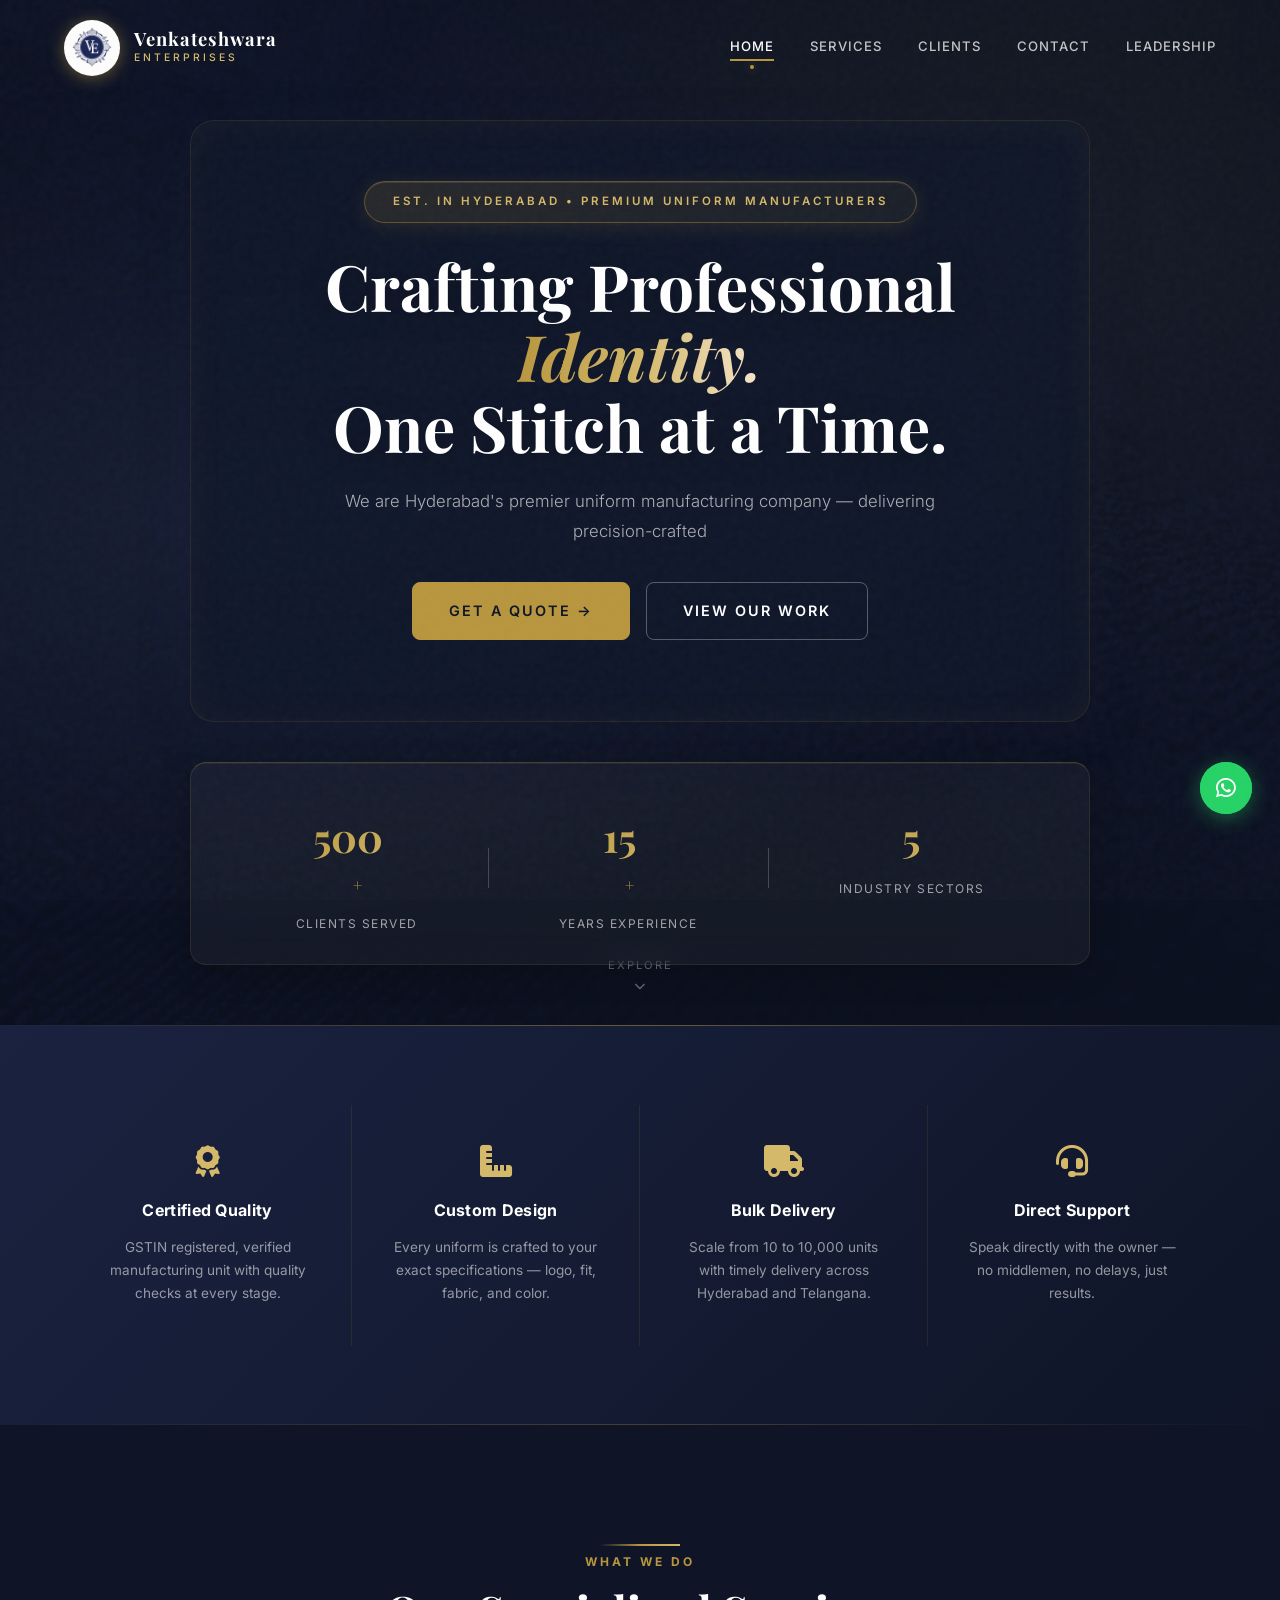
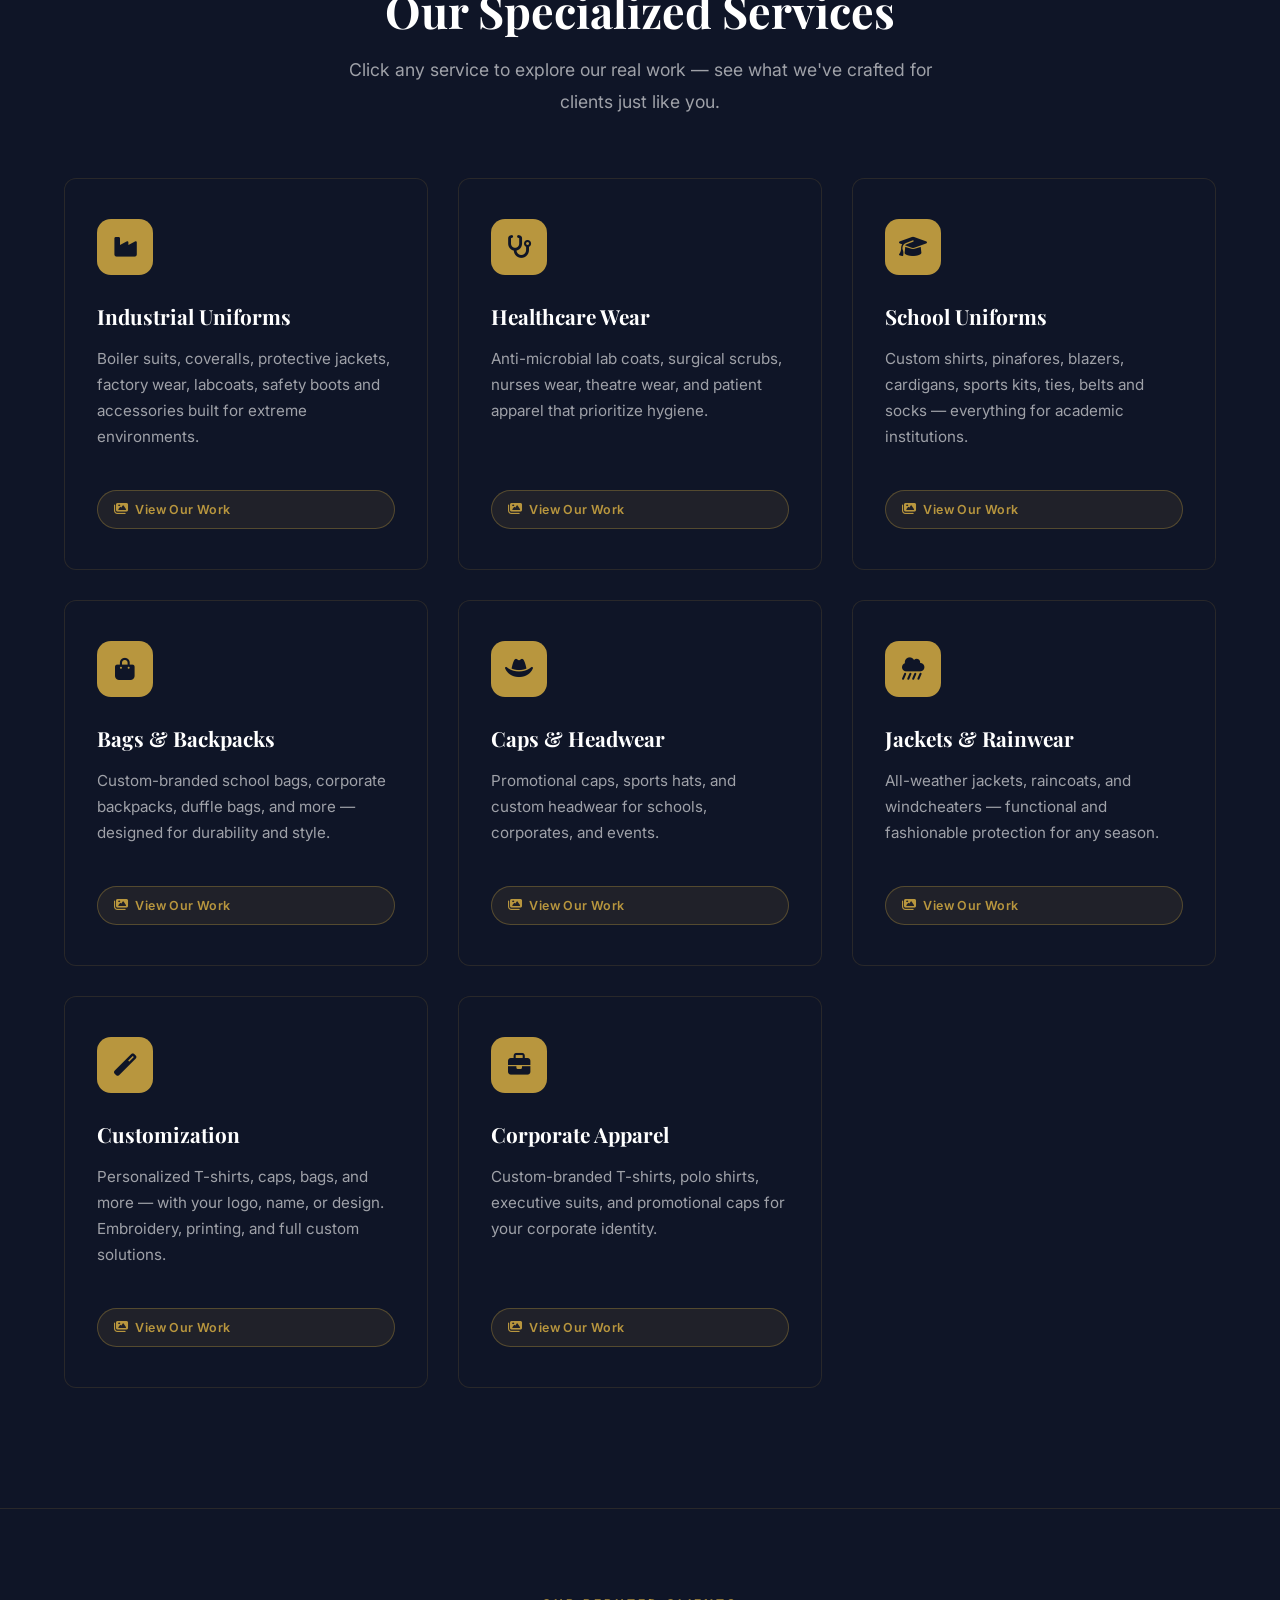
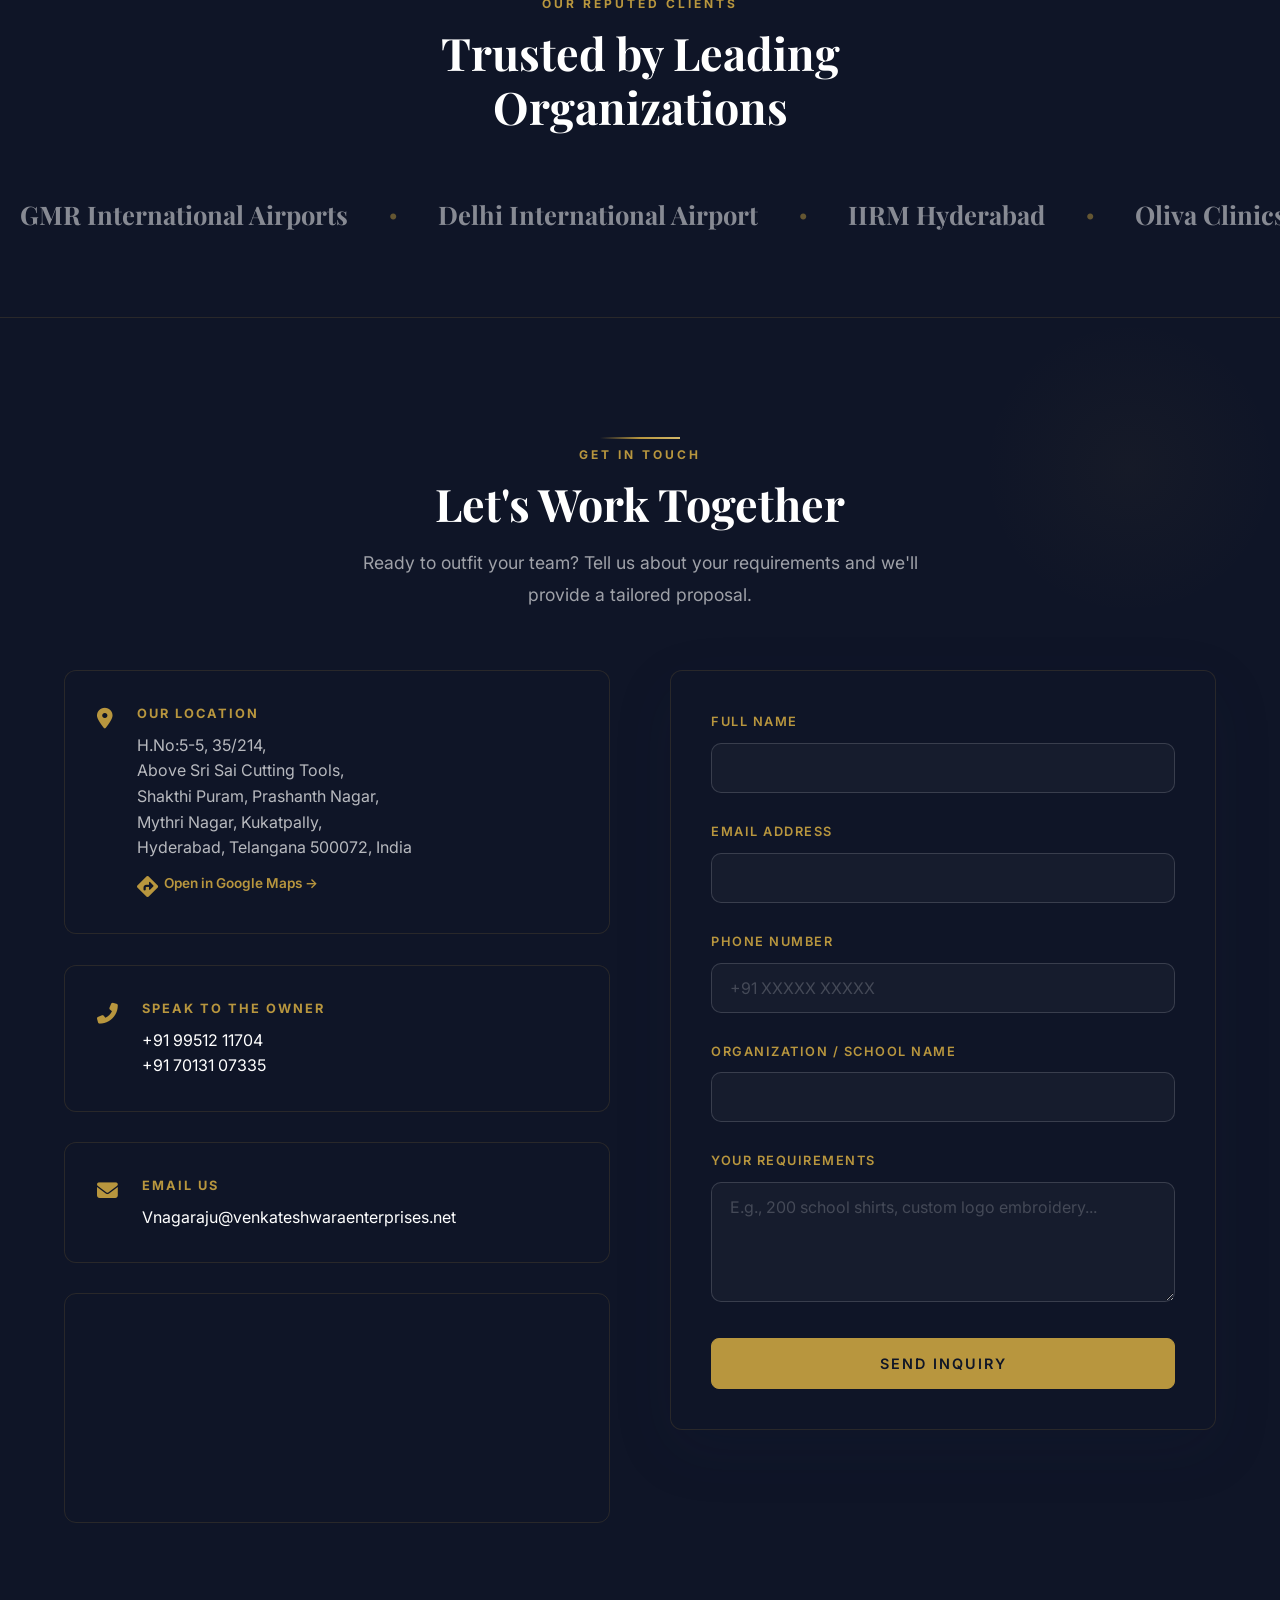
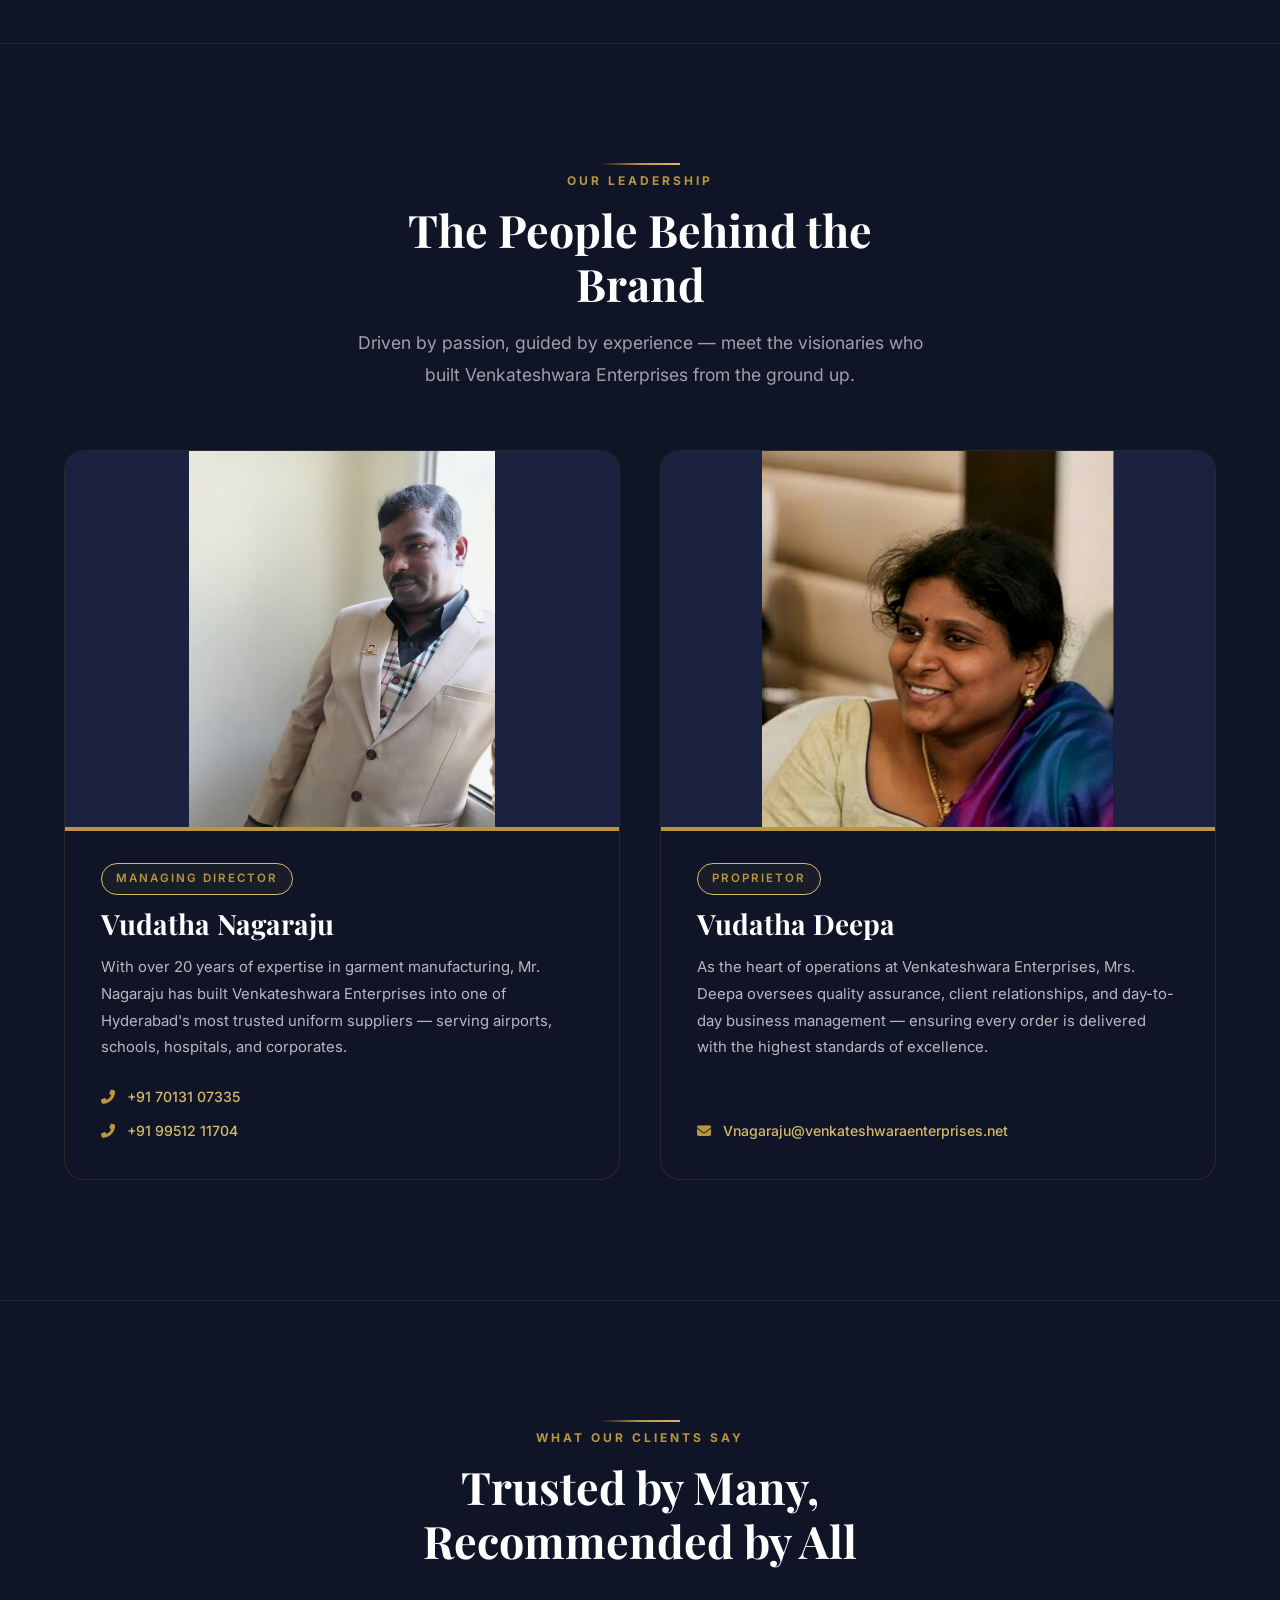
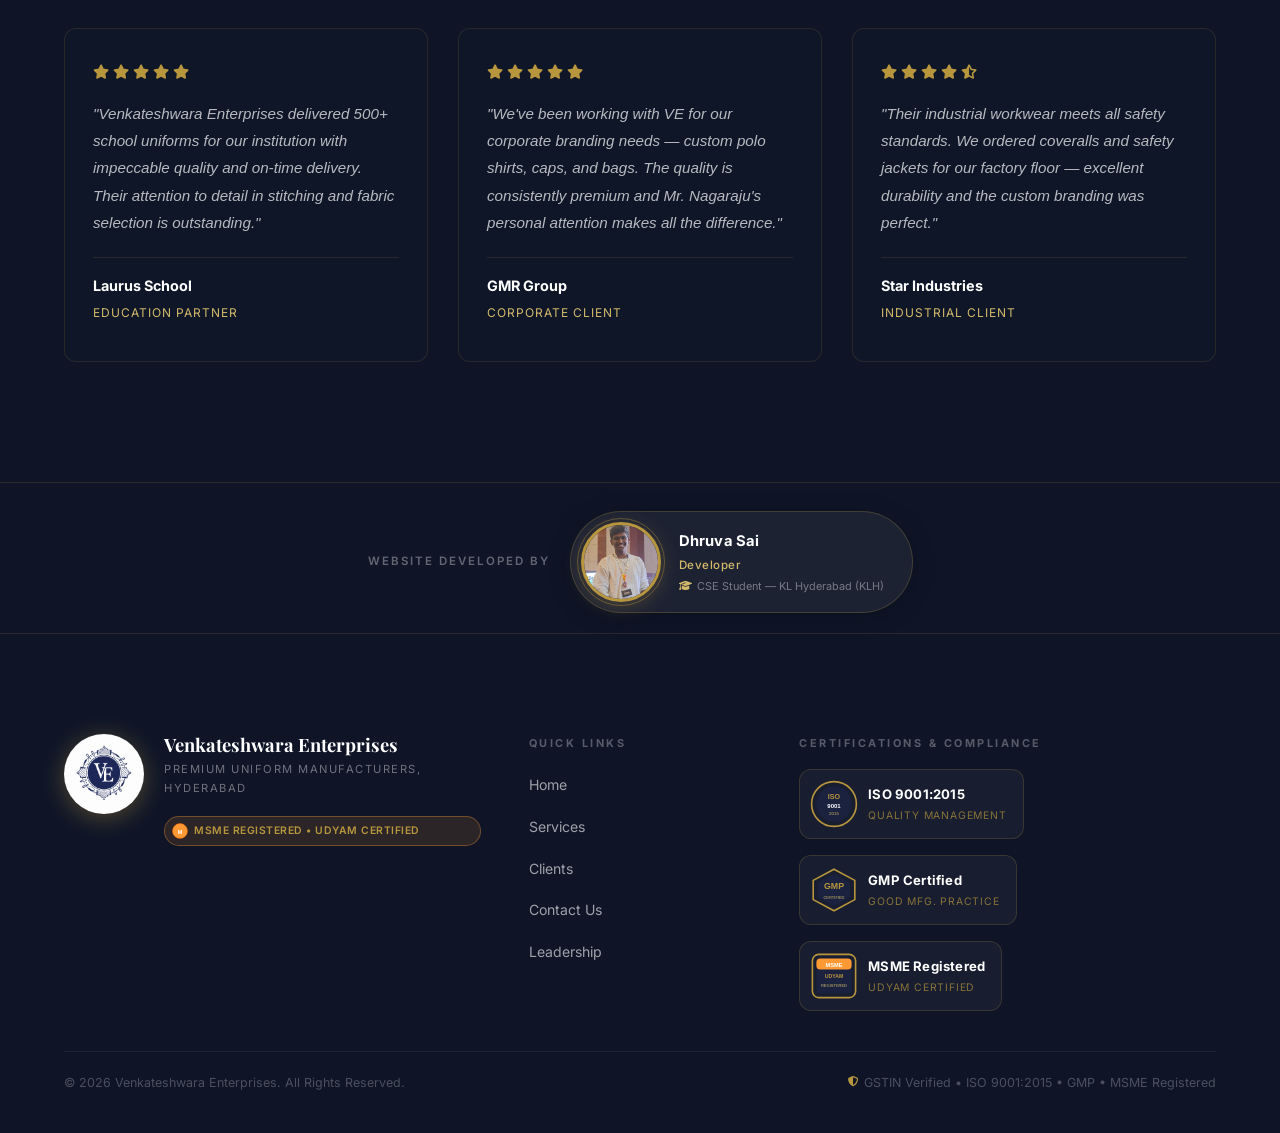
==== commit 5456c74b: "Update location address to new Kukatpally address" ====
--- a/index.html
+++ b/index.html
@@ -294,10 +294,11 @@
                         <i class="fas fa-map-marker-alt"></i>
                         <div>
                             <strong>Our Location</strong>
-                            <p>Plot No-8/1, H.No: 5-5-252/4/3,<br>
-                                Durga Shakthi Peetam Mytrinagar,<br>
-                                Prashanth Nagar, Kukatpally,<br>
-                                Hyderabad, Telangana 500072</p>
+                            <p>H.No:5-5, 35/214,<br>
+                                Above Sri Sai Cutting Tools,<br>
+                                Shakthi Puram, Prashanth Nagar,<br>
+                                Mythri Nagar, Kukatpally,<br>
+                                Hyderabad, Telangana 500072, India</p>
                             <p style="margin-top: 10px;"><a href="https://maps.app.goo.gl/qkc3yJ5BF3kwehKGA" target="_blank" rel="noopener" style="color: var(--gold); font-size: 0.85rem; font-weight: 600; display: inline-flex; align-items: center; gap: 6px;"><i class="fas fa-directions"></i> Open in Google Maps &rarr;</a></p>
                         </div>
                     </div>
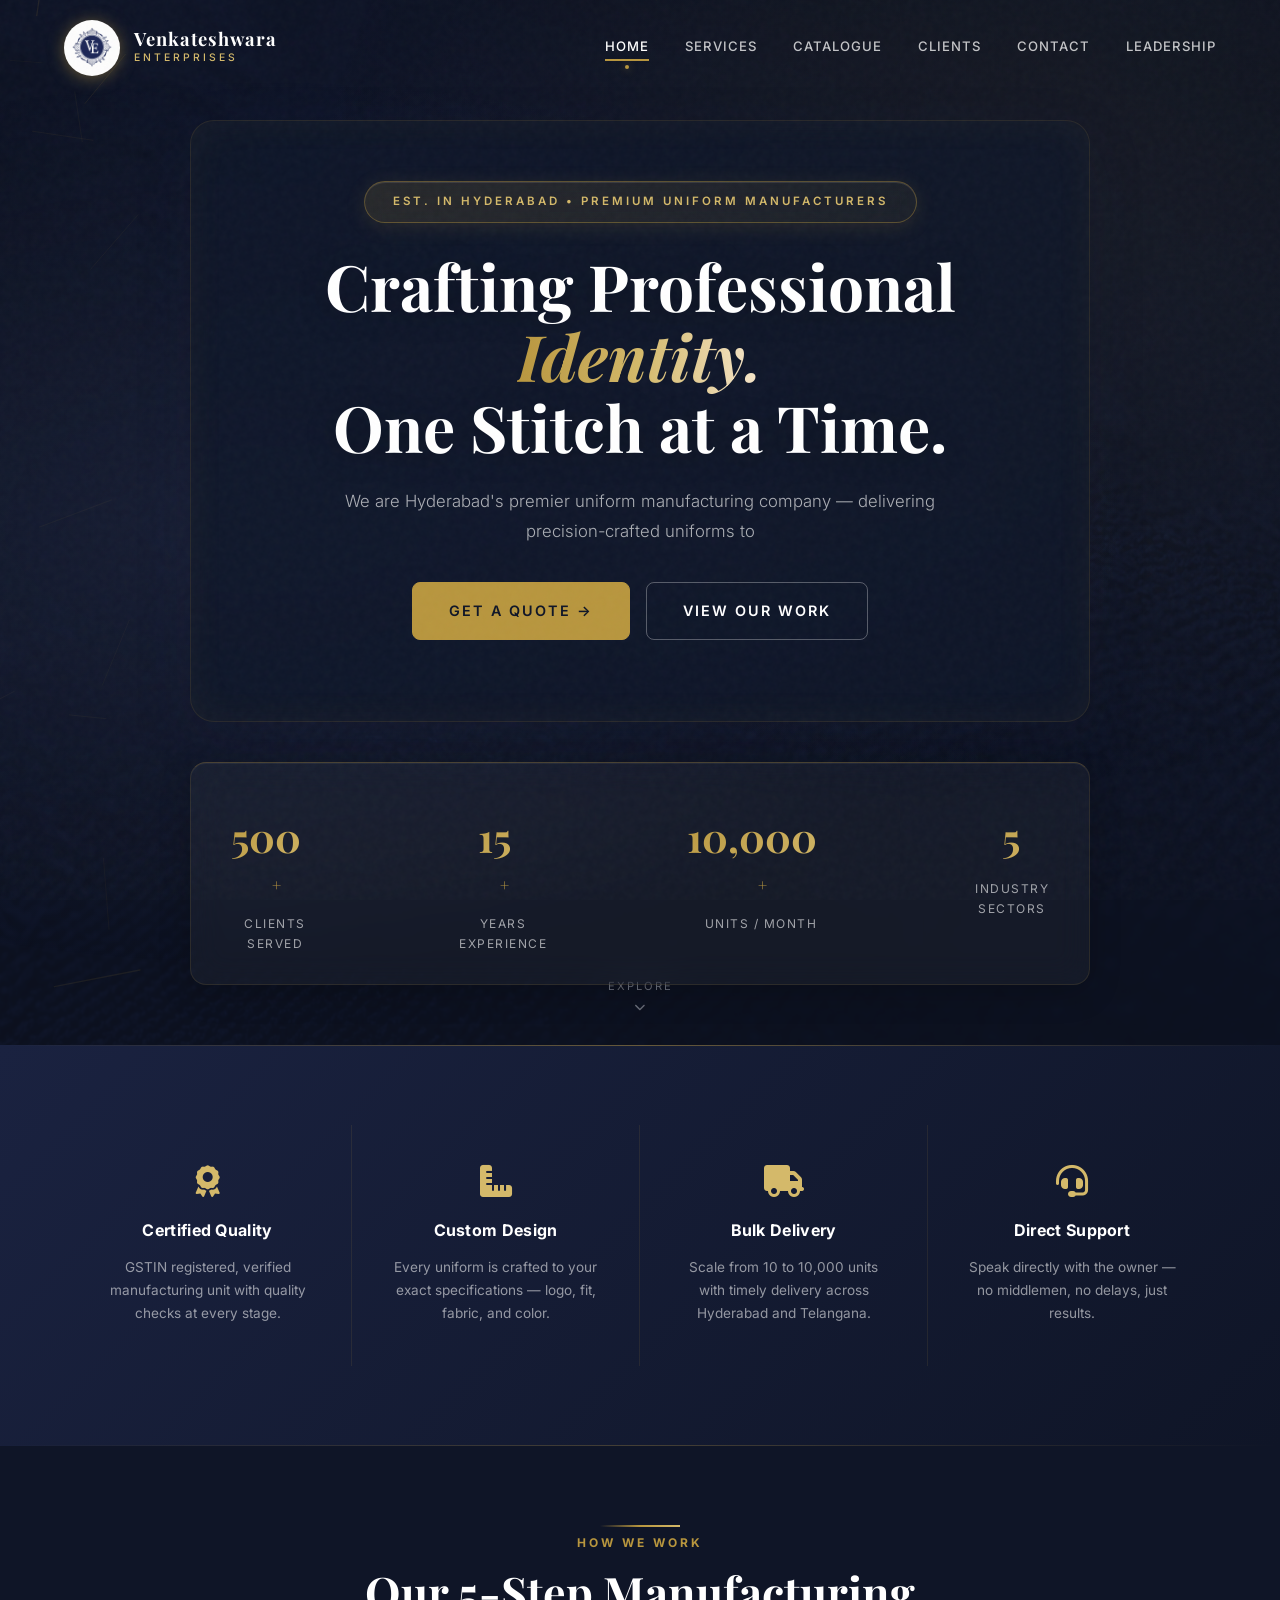
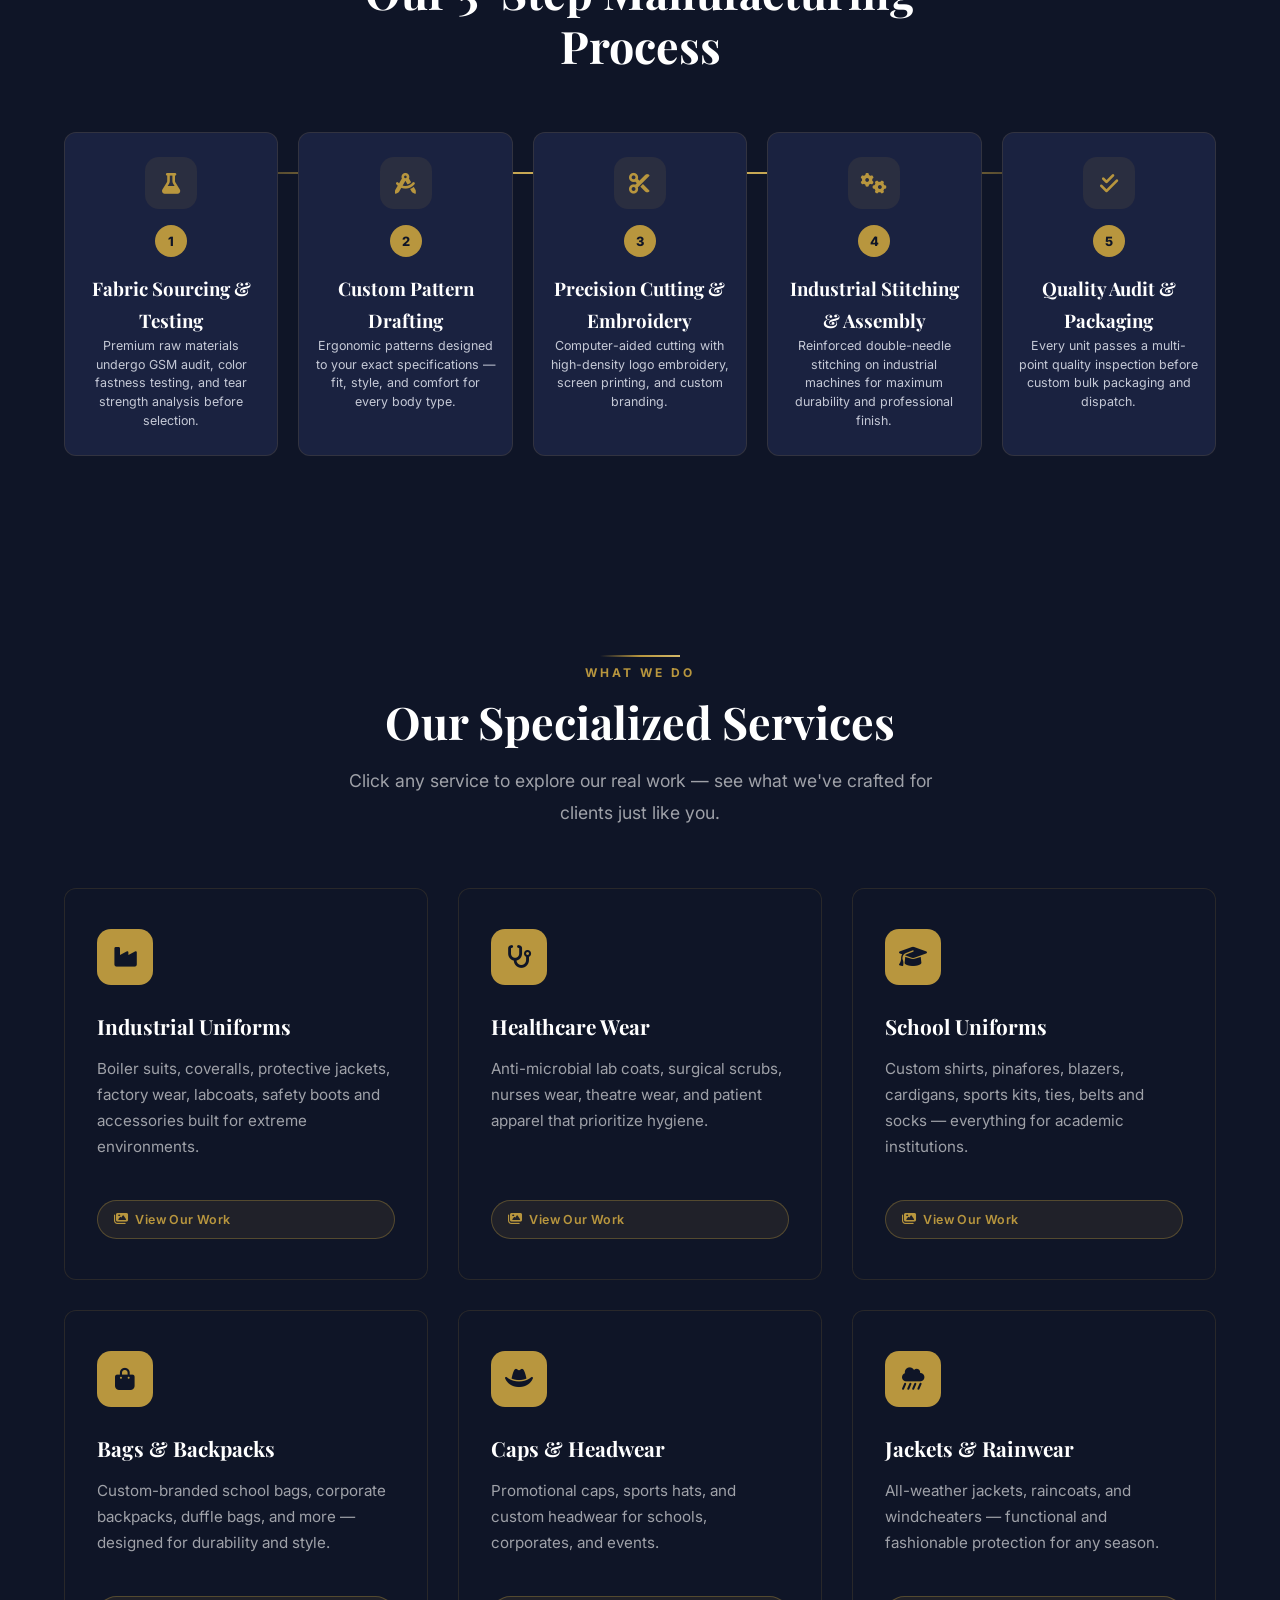
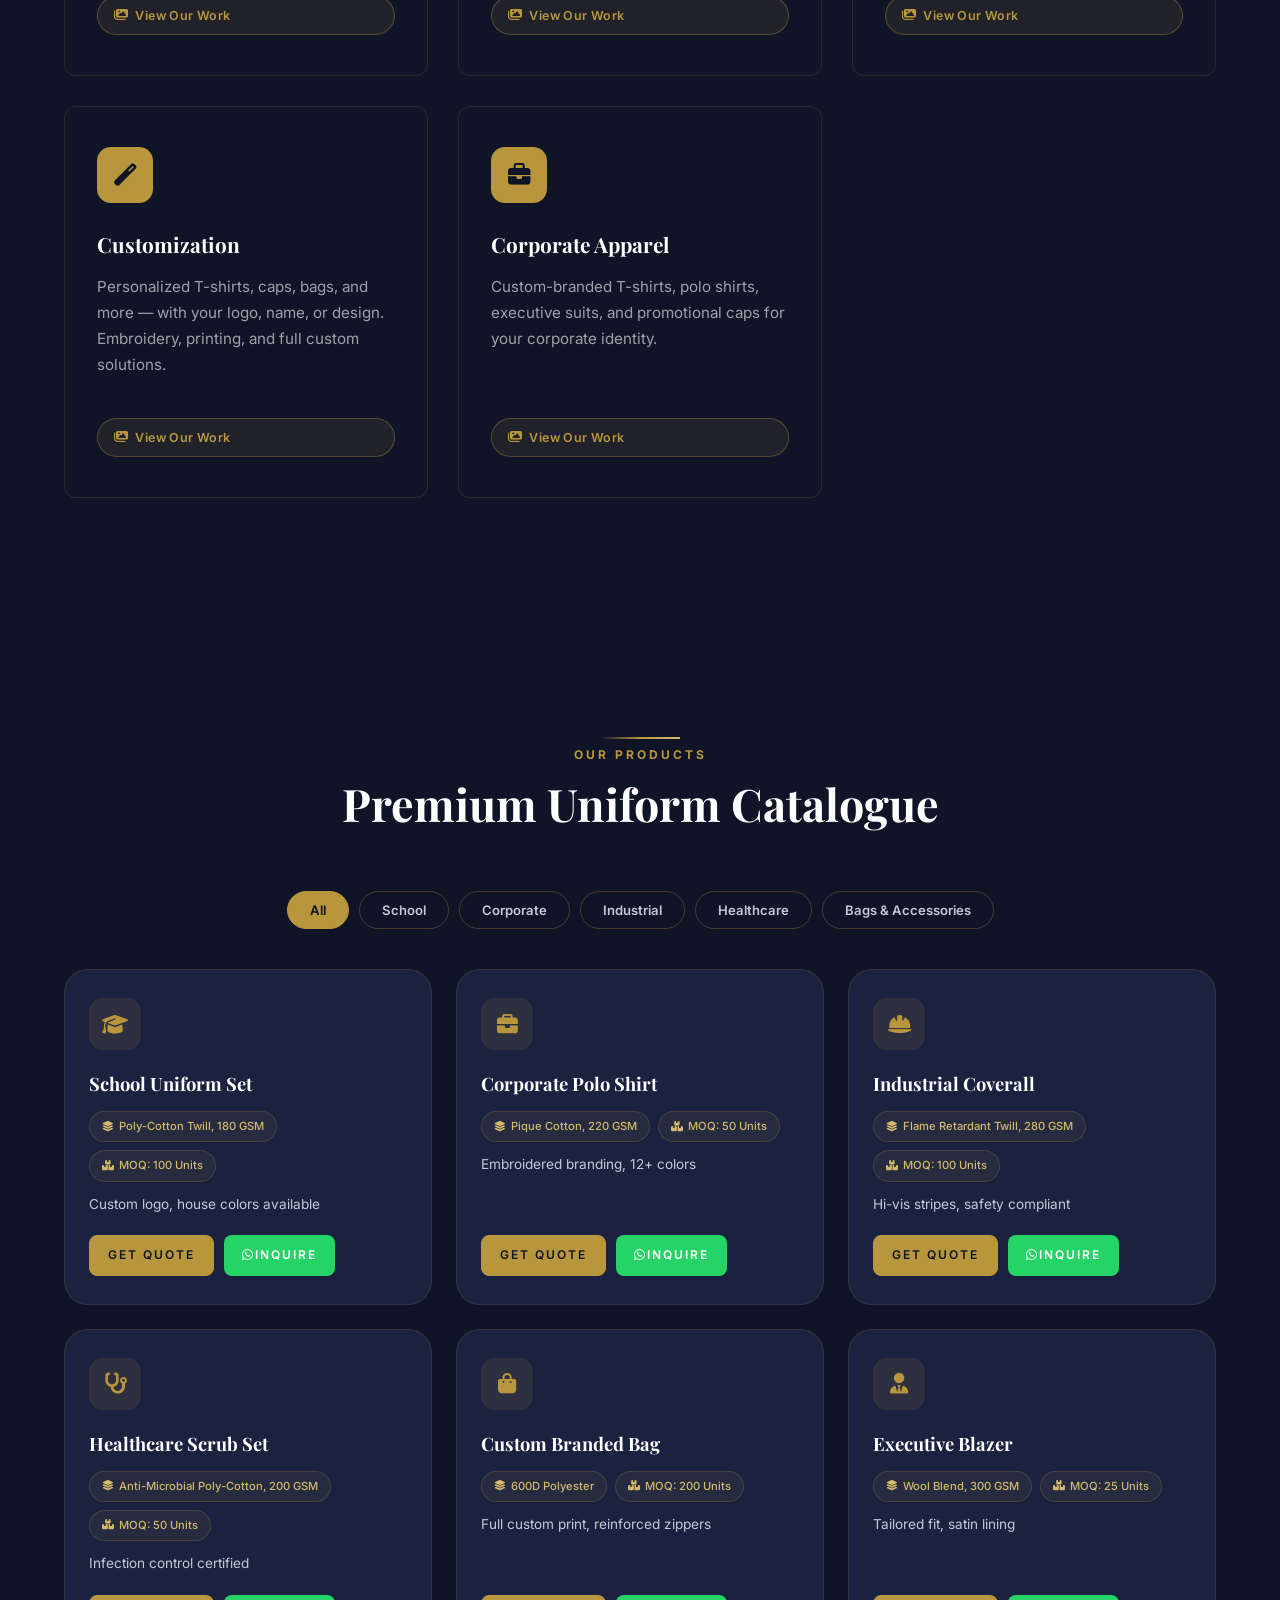
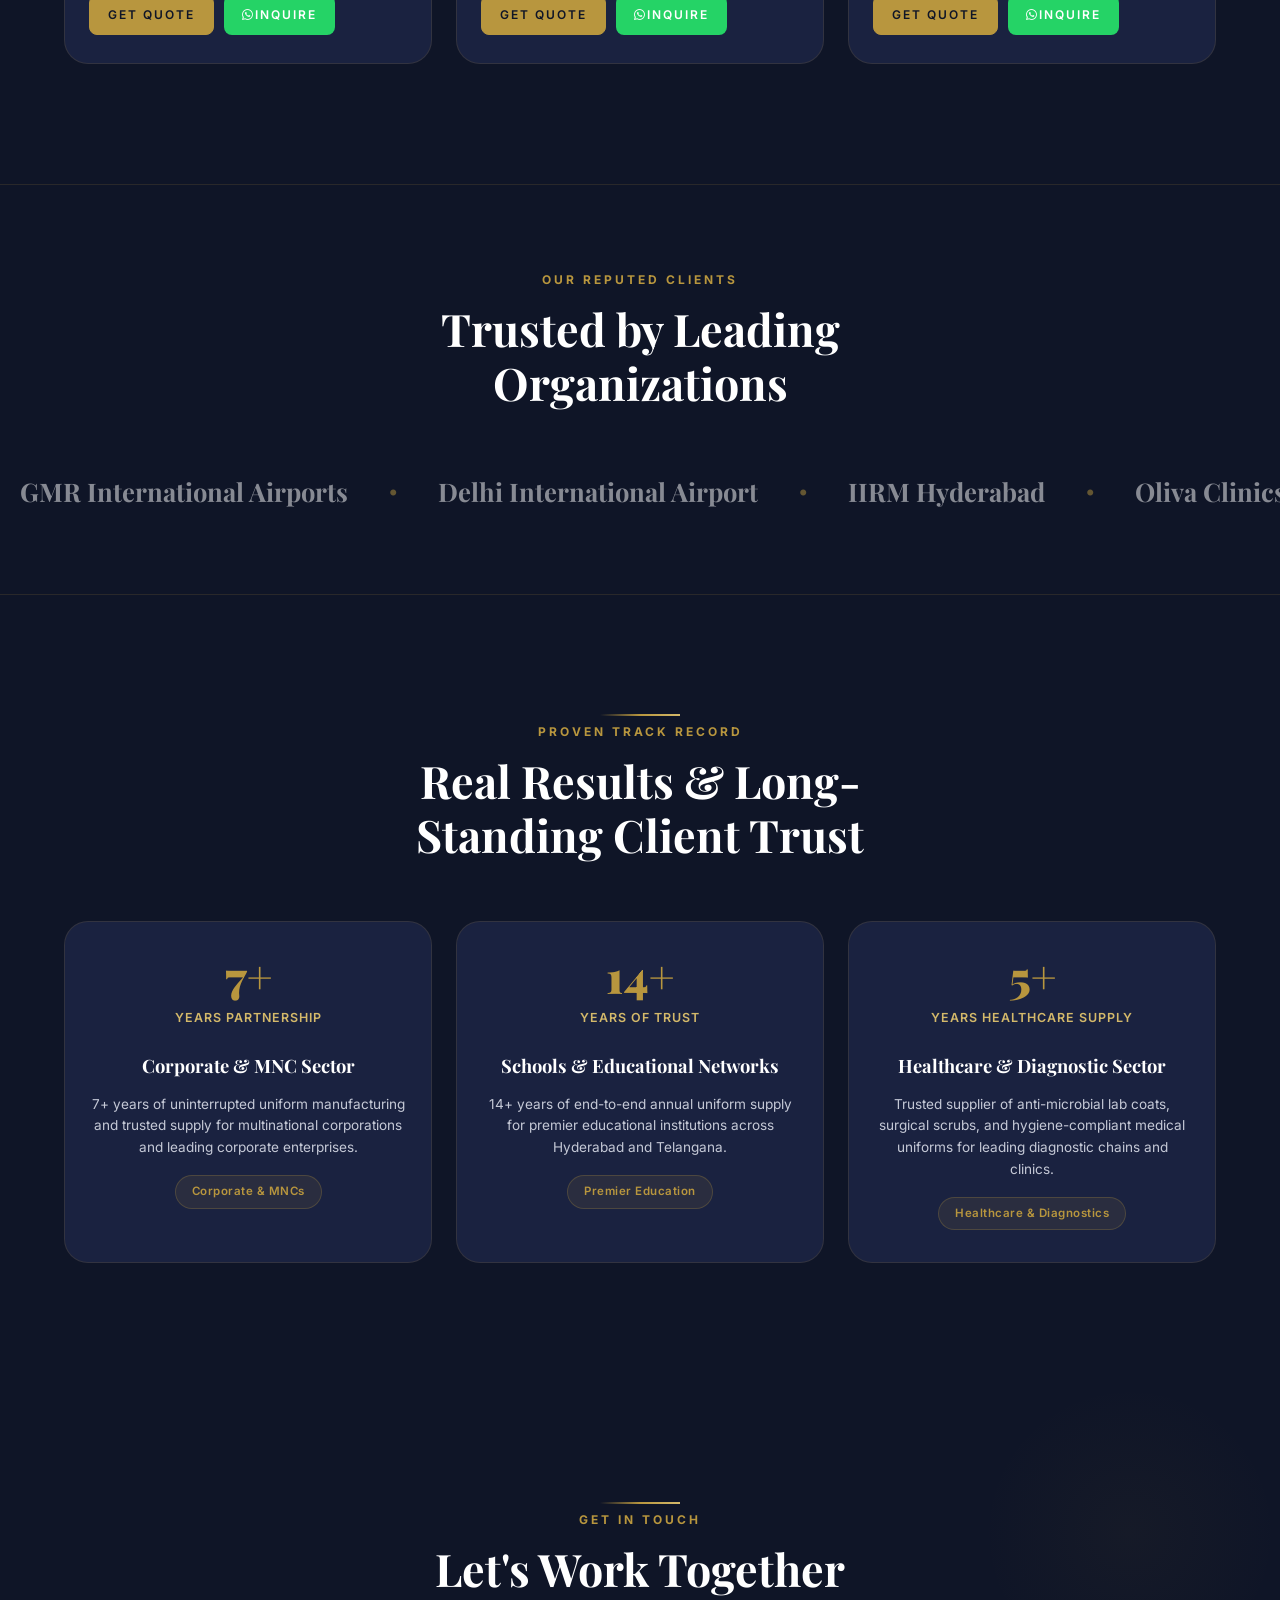
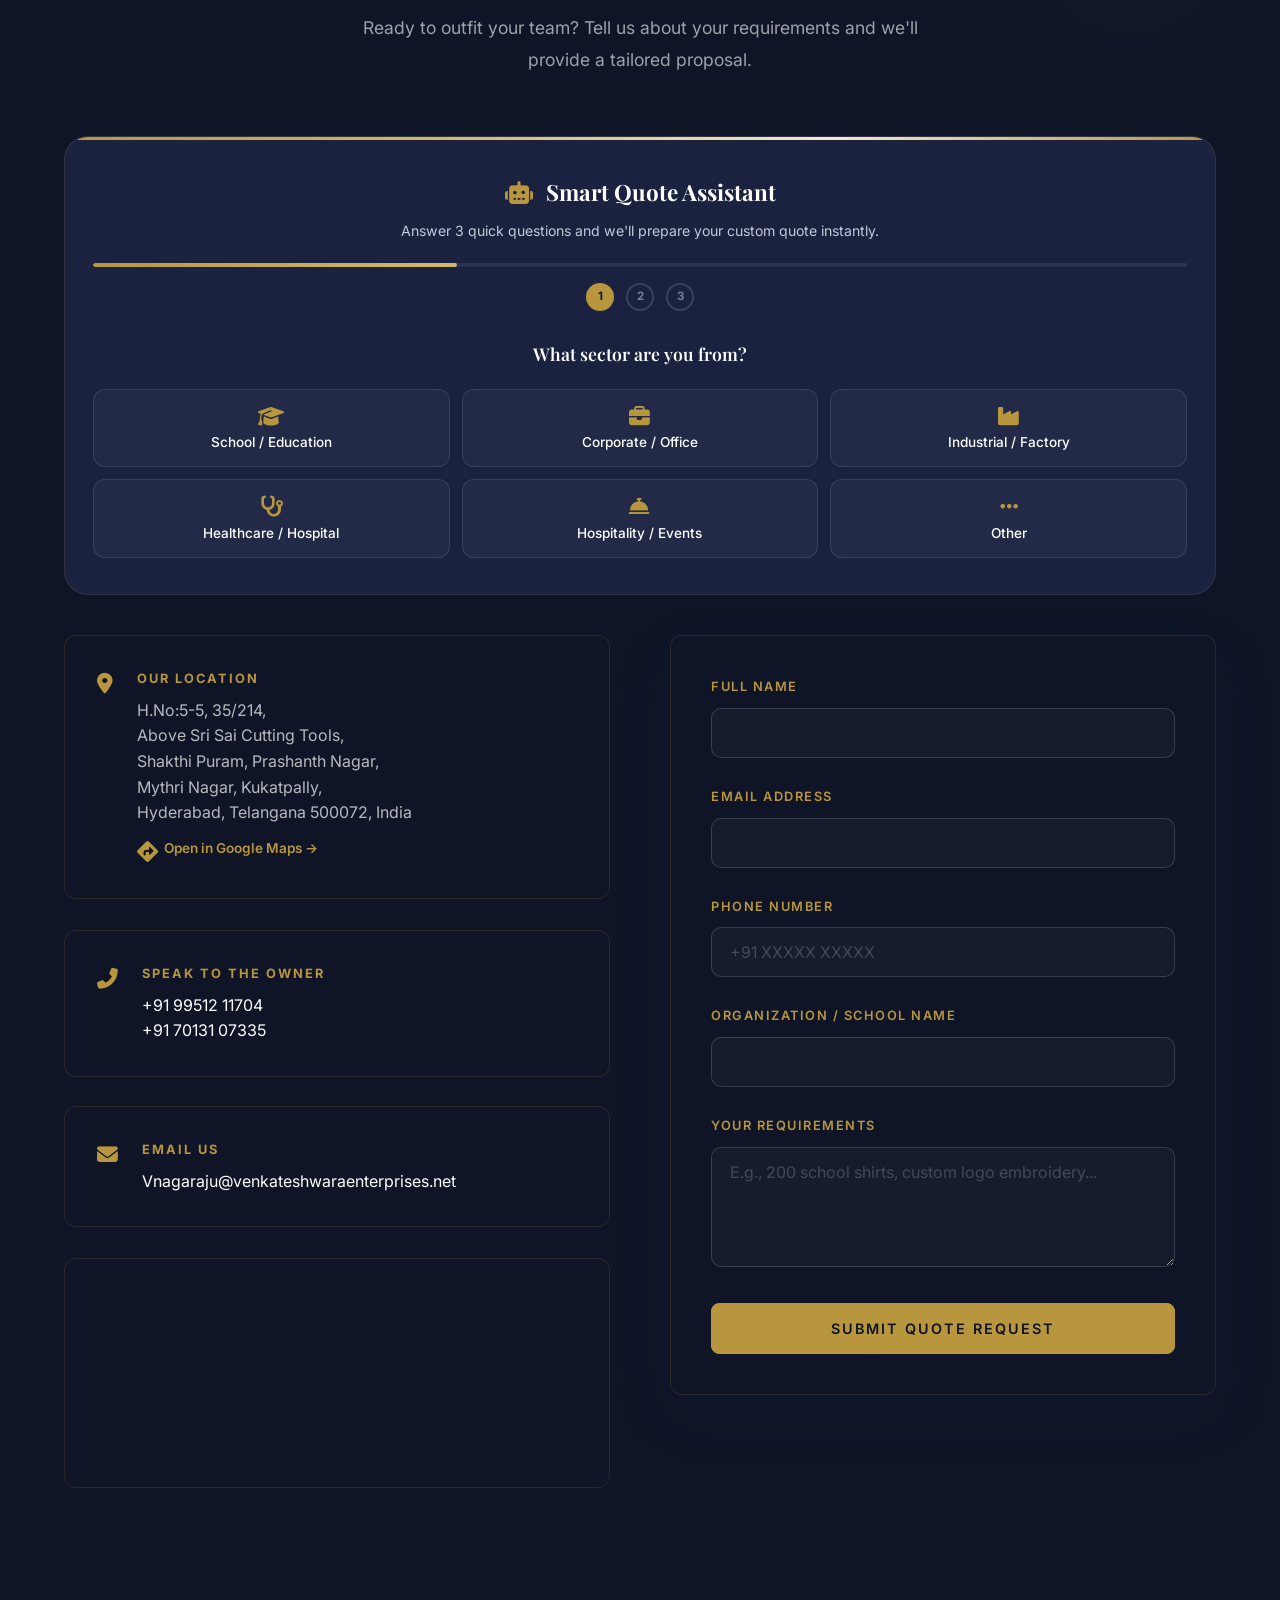
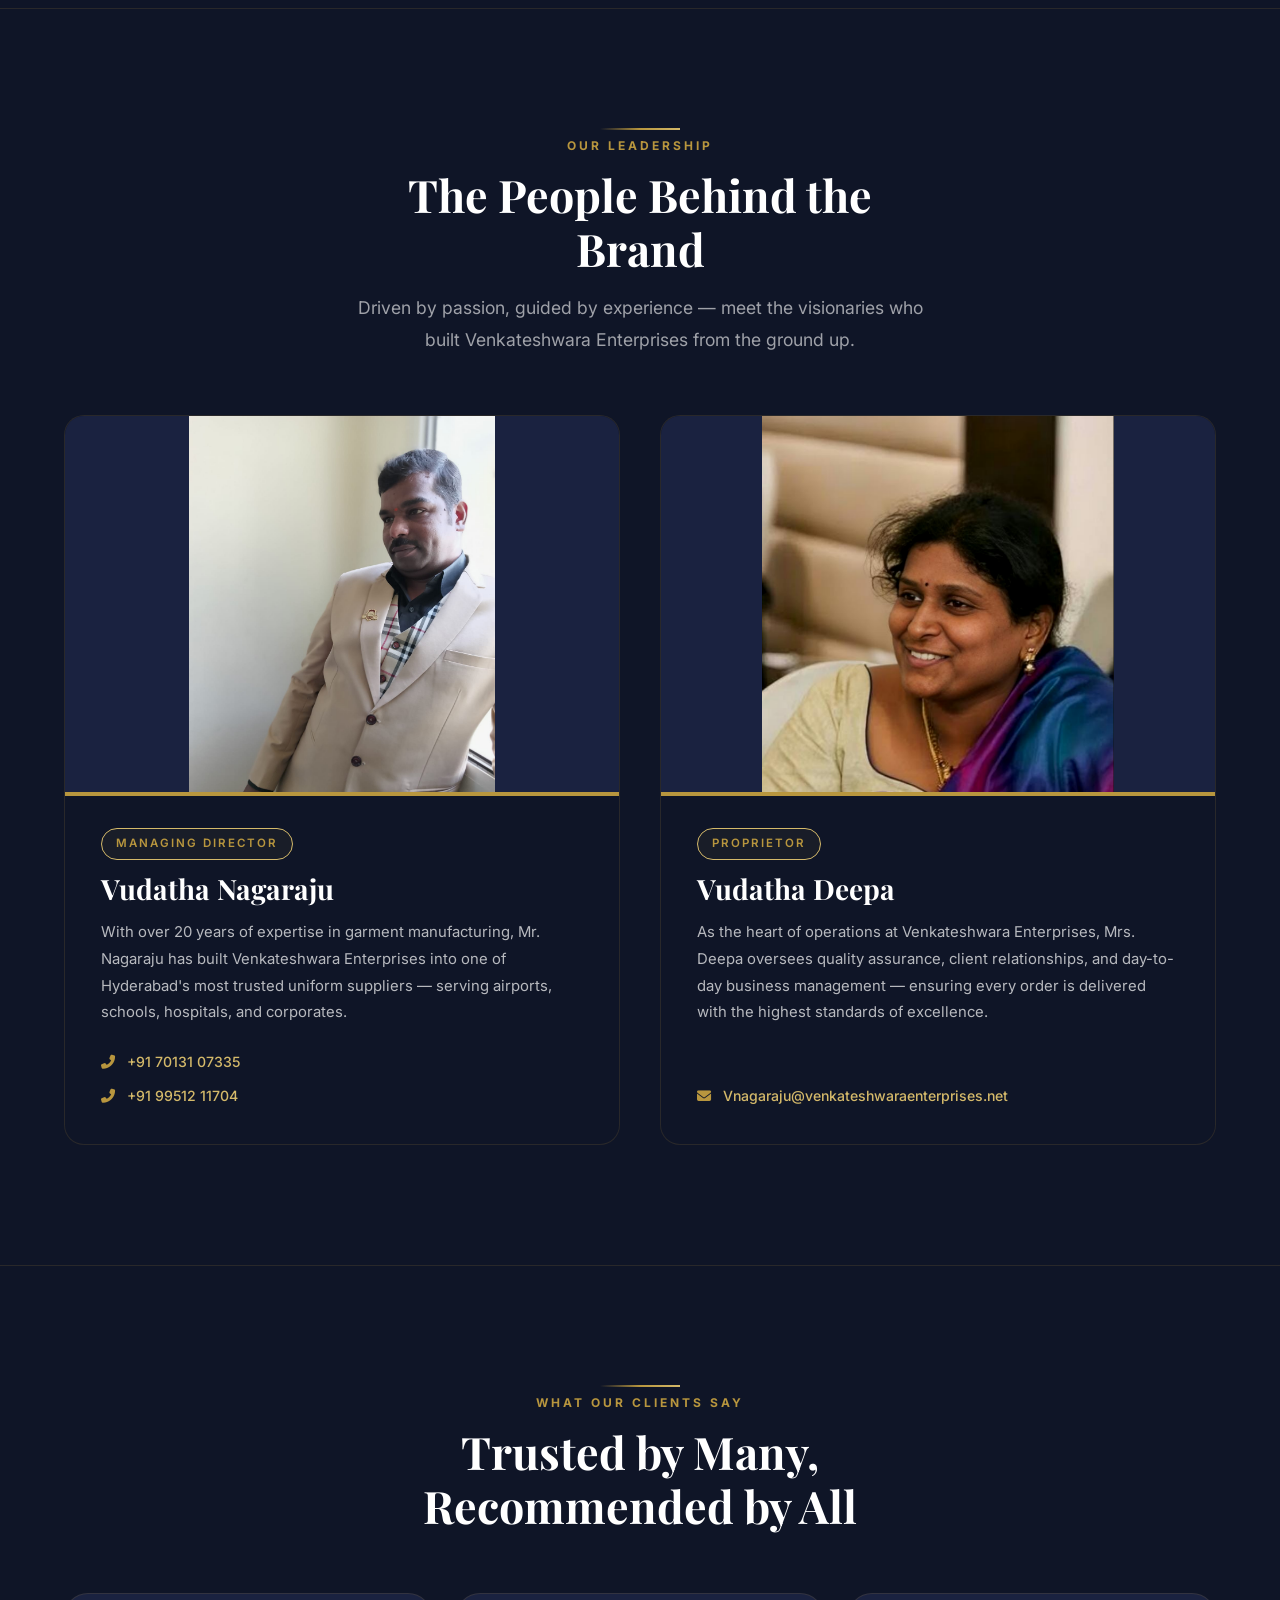
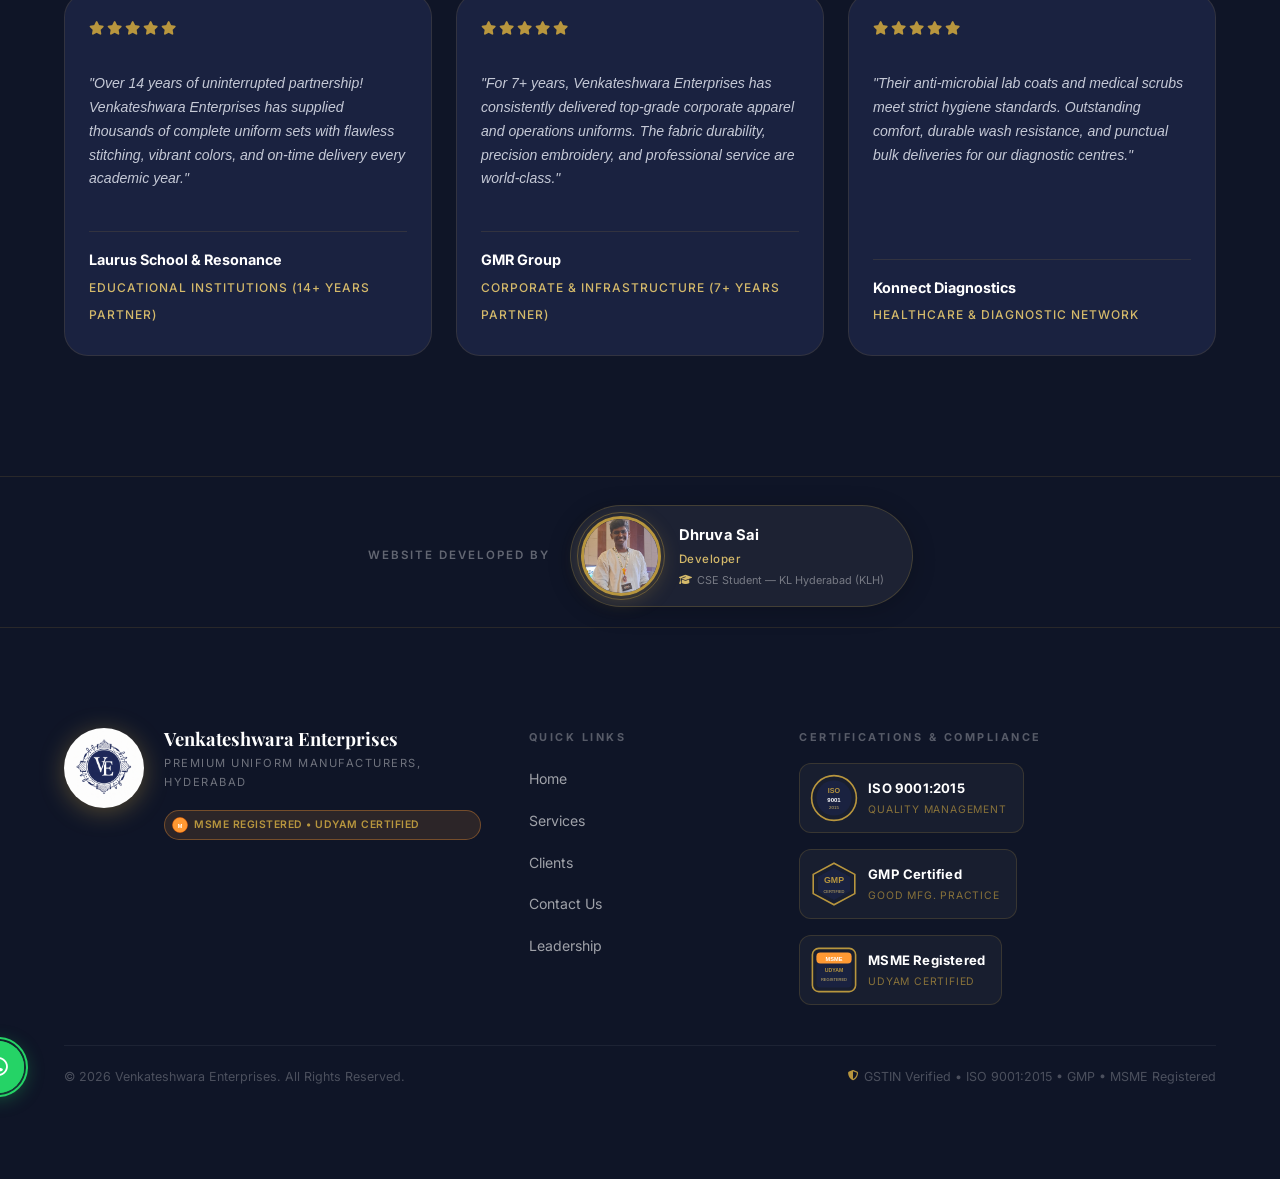
==== commit de0051b1: "feat: complete website upgrade with 7 priorities and cinematic opening animation" ====
--- a/index.html
+++ b/index.html
@@ -24,7 +24,7 @@
     <meta name="twitter:description" content="Hyderabad's premier uniform manufacturing company — delivering precision-crafted uniforms to schools, hospitals, corporates, and industries.">
 
     <link rel="icon" type="image/png" href="assets/logo.png">
-    <link rel="stylesheet" href="style.css?v=8.0">
+    <link rel="stylesheet" href="style.css?v=9.1">
     <link rel="stylesheet" href="https://cdnjs.cloudflare.com/ajax/libs/font-awesome/6.4.0/css/all.min.css">
     <link
         href="https://fonts.googleapis.com/css2?family=Playfair+Display:ital,wght@0,400;0,700;0,900;1,400&family=Inter:wght@300;400;500;600;700&display=swap"
@@ -41,24 +41,66 @@
             }
         })();
     </script>
+    <script type="application/ld+json">
+    {
+        "@context": "https://schema.org",
+        "@type": ["LocalBusiness", "ClothingStore"],
+        "name": "Venkateshwara Enterprises",
+        "description": "Premium manufacturer of school, industrial, healthcare, and corporate uniforms in Hyderabad, Telangana.",
+        "url": "https://venkateswaraenterprises.netlify.app/",
+        "telephone": "+91-7013107335",
+        "email": "Vnagaraju@venkateshwaraenterprises.net",
+        "address": {
+            "@type": "PostalAddress",
+            "streetAddress": "H.No:5-5, 35/214, Above Sri Sai Cutting Tools, Shakthi Puram, Prashanth Nagar, Mythri Nagar",
+            "addressLocality": "Kukatpally, Hyderabad",
+            "addressRegion": "Telangana",
+            "postalCode": "500072",
+            "addressCountry": "IN"
+        },
+        "geo": {
+            "@type": "GeoCoordinates",
+            "latitude": "17.4875",
+            "longitude": "78.3953"
+        },
+        "openingHoursSpecification": {
+            "@type": "OpeningHoursSpecification",
+            "dayOfWeek": ["Monday","Tuesday","Wednesday","Thursday","Friday","Saturday"],
+            "opens": "09:00",
+            "closes": "19:00"
+        },
+        "priceRange": "$$",
+        "image": "https://venkateswaraenterprises.netlify.app/assets/logo.png",
+        "sameAs": ["https://wa.me/917013107335"]
+    }
+    </script>
 </head>
 
 <body>
 
     <!-- Intro splash: opacity-only; removed after fade (main.js) -->
+    <!-- Enhanced Cinematic Intro Splash -->
     <div id="introSplash" class="intro-splash" role="status" aria-live="polite" aria-busy="true">
+        <div class="intro-splash__ambient"></div>
         <div class="intro-splash__panel">
-            <img src="assets/logo.png" alt="Venkateshwara Enterprises" class="intro-splash__logo" width="96"
-                height="96" decoding="async">
+            <div class="intro-splash__logo-wrap">
+                <div class="intro-splash__logo-ring"></div>
+                <div class="intro-splash__logo-ring-outer"></div>
+                <img src="assets/logo.png" alt="Venkateshwara Enterprises" class="intro-splash__logo" width="108"
+                    height="108" decoding="async">
+            </div>
             <span class="intro-splash__title">Venkateshwara Enterprises</span>
-            <span class="intro-splash__tagline">Premium uniform manufacturers</span>
+            <span class="intro-splash__tagline">Crafting Professional Identity</span>
             <div class="intro-splash__load" aria-hidden="true">
                 <div class="intro-splash__load-track">
-                    <div class="intro-splash__load-fill">
+                    <div class="intro-splash__load-fill" id="splashLoadFill">
                         <span class="intro-splash__load-glint"></span>
                     </div>
                 </div>
-                <span class="intro-splash__load-label">Loading experience</span>
+                <div class="intro-splash__load-meta">
+                    <span class="intro-splash__load-label">Loading Experience</span>
+                    <span class="intro-splash__counter" id="splashCounter">0%</span>
+                </div>
             </div>
         </div>
     </div>
@@ -78,6 +120,7 @@
         <div class="nav-links" id="navLinks">
             <a href="#hero">Home</a>
             <a href="#services">Services</a>
+            <a href="#catalogue">Catalogue</a>
             <a href="#clients">Clients</a>
             <a href="#contact">Contact</a>
             <a href="#leadership">Leadership</a>
@@ -106,17 +149,22 @@
             </div>
             <div class="hero-stats energetic-reveal">
                 <div class="stat">
-                    <span class="stat-number" data-count="500">0</span><span class="stat-plus">+</span>
+                    <span class="stat-number" data-count="500">500</span><span class="stat-plus">+</span>
                     <span class="stat-label">Clients Served</span>
                 </div>
                 <div class="stat-divider"></div>
                 <div class="stat">
-                    <span class="stat-number" data-count="15">0</span><span class="stat-plus">+</span>
+                    <span class="stat-number" data-count="15">15</span><span class="stat-plus">+</span>
                     <span class="stat-label">Years Experience</span>
                 </div>
                 <div class="stat-divider"></div>
                 <div class="stat">
-                    <span class="stat-number" data-count="5">0</span>
+                    <span class="stat-number" data-count="10000">10,000</span><span class="stat-plus">+</span>
+                    <span class="stat-label">Units / Month</span>
+                </div>
+                <div class="stat-divider"></div>
+                <div class="stat">
+                    <span class="stat-number" data-count="5">5</span>
                     <span class="stat-label">Industry Sectors</span>
                 </div>
             </div>
@@ -150,6 +198,48 @@
                     <i class="fas fa-headset"></i>
                     <h4>Direct Support</h4>
                     <p>Speak directly with the owner — no middlemen, no delays, just results.</p>
+                </div>
+            </div>
+        </div>
+    </section>
+
+    <!-- Manufacturing Process -->
+    <section class="section process-section" id="process">
+        <div class="container">
+            <div class="section-header">
+                <span class="section-tag">How We Work</span>
+                <h2>Our 5-Step Manufacturing Process</h2>
+            </div>
+            <div class="process-grid">
+                <div class="process-step">
+                    <div class="process-step-icon"><i class="fas fa-flask"></i></div>
+                    <span class="process-step-number">1</span>
+                    <h3>Fabric Sourcing & Testing</h3>
+                    <p>Premium raw materials undergo GSM audit, color fastness testing, and tear strength analysis before selection.</p>
+                </div>
+                <div class="process-step">
+                    <div class="process-step-icon"><i class="fas fa-drafting-compass"></i></div>
+                    <span class="process-step-number">2</span>
+                    <h3>Custom Pattern Drafting</h3>
+                    <p>Ergonomic patterns designed to your exact specifications — fit, style, and comfort for every body type.</p>
+                </div>
+                <div class="process-step">
+                    <div class="process-step-icon"><i class="fas fa-cut"></i></div>
+                    <span class="process-step-number">3</span>
+                    <h3>Precision Cutting & Embroidery</h3>
+                    <p>Computer-aided cutting with high-density logo embroidery, screen printing, and custom branding.</p>
+                </div>
+                <div class="process-step">
+                    <div class="process-step-icon"><i class="fas fa-cogs"></i></div>
+                    <span class="process-step-number">4</span>
+                    <h3>Industrial Stitching & Assembly</h3>
+                    <p>Reinforced double-needle stitching on industrial machines for maximum durability and professional finish.</p>
+                </div>
+                <div class="process-step">
+                    <div class="process-step-icon"><i class="fas fa-check-double"></i></div>
+                    <span class="process-step-number">5</span>
+                    <h3>Quality Audit & Packaging</h3>
+                    <p>Every unit passes a multi-point quality inspection before custom bulk packaging and dispatch.</p>
                 </div>
             </div>
         </div>
@@ -224,6 +314,104 @@
         </div>
     </section>
 
+    <!-- Product Catalogue -->
+    <section class="section" id="catalogue">
+        <div class="container">
+            <div class="section-header">
+                <span class="section-tag">Our Products</span>
+                <h2>Premium Uniform Catalogue</h2>
+            </div>
+            <div class="catalogue-filters">
+                <button class="catalogue-filter-btn active" data-filter="all">All</button>
+                <button class="catalogue-filter-btn" data-filter="school">School</button>
+                <button class="catalogue-filter-btn" data-filter="corporate">Corporate</button>
+                <button class="catalogue-filter-btn" data-filter="industrial">Industrial</button>
+                <button class="catalogue-filter-btn" data-filter="healthcare">Healthcare</button>
+                <button class="catalogue-filter-btn" data-filter="bags">Bags & Accessories</button>
+            </div>
+            <div class="catalogue-grid">
+                <div class="catalogue-card" data-category="school">
+                    <div class="catalogue-card-icon"><i class="fas fa-graduation-cap"></i></div>
+                    <h3>School Uniform Set</h3>
+                    <div class="catalogue-specs">
+                        <span class="spec-badge"><i class="fas fa-layer-group"></i> Poly-Cotton Twill, 180 GSM</span>
+                        <span class="spec-badge"><i class="fas fa-boxes"></i> MOQ: 100 Units</span>
+                    </div>
+                    <p>Custom logo, house colors available</p>
+                    <div class="catalogue-card-actions">
+                        <a href="#ai-quote" class="btn btn-primary btn-sm">Get Quote</a>
+                        <a href="https://wa.me/917013107335?text=Hi%20VE%20Team%2C%20I%20need%20a%20quote%20for%20School%20Uniform%20Sets." target="_blank" rel="noopener" class="btn btn-whatsapp btn-sm"><i class="fab fa-whatsapp"></i> Inquire</a>
+                    </div>
+                </div>
+                <div class="catalogue-card" data-category="corporate">
+                    <div class="catalogue-card-icon"><i class="fas fa-briefcase"></i></div>
+                    <h3>Corporate Polo Shirt</h3>
+                    <div class="catalogue-specs">
+                        <span class="spec-badge"><i class="fas fa-layer-group"></i> Pique Cotton, 220 GSM</span>
+                        <span class="spec-badge"><i class="fas fa-boxes"></i> MOQ: 50 Units</span>
+                    </div>
+                    <p>Embroidered branding, 12+ colors</p>
+                    <div class="catalogue-card-actions">
+                        <a href="#ai-quote" class="btn btn-primary btn-sm">Get Quote</a>
+                        <a href="https://wa.me/917013107335?text=Hi%20VE%20Team%2C%20I%20need%20a%20quote%20for%20Corporate%20Polo%20Shirts." target="_blank" rel="noopener" class="btn btn-whatsapp btn-sm"><i class="fab fa-whatsapp"></i> Inquire</a>
+                    </div>
+                </div>
+                <div class="catalogue-card" data-category="industrial">
+                    <div class="catalogue-card-icon"><i class="fas fa-hard-hat"></i></div>
+                    <h3>Industrial Coverall</h3>
+                    <div class="catalogue-specs">
+                        <span class="spec-badge"><i class="fas fa-layer-group"></i> Flame Retardant Twill, 280 GSM</span>
+                        <span class="spec-badge"><i class="fas fa-boxes"></i> MOQ: 100 Units</span>
+                    </div>
+                    <p>Hi-vis stripes, safety compliant</p>
+                    <div class="catalogue-card-actions">
+                        <a href="#ai-quote" class="btn btn-primary btn-sm">Get Quote</a>
+                        <a href="https://wa.me/917013107335?text=Hi%20VE%20Team%2C%20I%20need%20a%20quote%20for%20Industrial%20Coveralls." target="_blank" rel="noopener" class="btn btn-whatsapp btn-sm"><i class="fab fa-whatsapp"></i> Inquire</a>
+                    </div>
+                </div>
+                <div class="catalogue-card" data-category="healthcare">
+                    <div class="catalogue-card-icon"><i class="fas fa-stethoscope"></i></div>
+                    <h3>Healthcare Scrub Set</h3>
+                    <div class="catalogue-specs">
+                        <span class="spec-badge"><i class="fas fa-layer-group"></i> Anti-Microbial Poly-Cotton, 200 GSM</span>
+                        <span class="spec-badge"><i class="fas fa-boxes"></i> MOQ: 50 Units</span>
+                    </div>
+                    <p>Infection control certified</p>
+                    <div class="catalogue-card-actions">
+                        <a href="#ai-quote" class="btn btn-primary btn-sm">Get Quote</a>
+                        <a href="https://wa.me/917013107335?text=Hi%20VE%20Team%2C%20I%20need%20a%20quote%20for%20Healthcare%20Scrub%20Sets." target="_blank" rel="noopener" class="btn btn-whatsapp btn-sm"><i class="fab fa-whatsapp"></i> Inquire</a>
+                    </div>
+                </div>
+                <div class="catalogue-card" data-category="bags">
+                    <div class="catalogue-card-icon"><i class="fas fa-shopping-bag"></i></div>
+                    <h3>Custom Branded Bag</h3>
+                    <div class="catalogue-specs">
+                        <span class="spec-badge"><i class="fas fa-layer-group"></i> 600D Polyester</span>
+                        <span class="spec-badge"><i class="fas fa-boxes"></i> MOQ: 200 Units</span>
+                    </div>
+                    <p>Full custom print, reinforced zippers</p>
+                    <div class="catalogue-card-actions">
+                        <a href="#ai-quote" class="btn btn-primary btn-sm">Get Quote</a>
+                        <a href="https://wa.me/917013107335?text=Hi%20VE%20Team%2C%20I%20need%20a%20quote%20for%20Custom%20Branded%20Bags." target="_blank" rel="noopener" class="btn btn-whatsapp btn-sm"><i class="fab fa-whatsapp"></i> Inquire</a>
+                    </div>
+                </div>
+                <div class="catalogue-card" data-category="corporate">
+                    <div class="catalogue-card-icon"><i class="fas fa-user-tie"></i></div>
+                    <h3>Executive Blazer</h3>
+                    <div class="catalogue-specs">
+                        <span class="spec-badge"><i class="fas fa-layer-group"></i> Wool Blend, 300 GSM</span>
+                        <span class="spec-badge"><i class="fas fa-boxes"></i> MOQ: 25 Units</span>
+                    </div>
+                    <p>Tailored fit, satin lining</p>
+                    <div class="catalogue-card-actions">
+                        <a href="#ai-quote" class="btn btn-primary btn-sm">Get Quote</a>
+                        <a href="https://wa.me/917013107335?text=Hi%20VE%20Team%2C%20I%20need%20a%20quote%20for%20Executive%20Blazers." target="_blank" rel="noopener" class="btn btn-whatsapp btn-sm"><i class="fab fa-whatsapp"></i> Inquire</a>
+                    </div>
+                </div>
+            </div>
+        </div>
+    </section>
+
     <!-- Clients Marquee -->
     <section class="clients-section" id="clients">
         <div class="container">
@@ -275,6 +463,45 @@
                 <span class="client-dot">•</span>
                 <span class="client-name">MS Group of Schools</span>
                 <span class="client-dot">•</span>
+            </div>
+        </div>
+    </section>
+
+    <!-- Case Studies -->
+    <section class="section" id="case-studies">
+        <div class="container">
+            <div class="section-header">
+                <span class="section-tag">Proven Track Record</span>
+                <h2>Real Results & Long-Standing Client Trust</h2>
+            </div>
+            <div class="case-studies-grid">
+                <div class="case-study-card">
+                    <div class="case-study-metric">
+                        <span class="case-study-number">7+</span>
+                        <span class="case-study-metric-label">Years Partnership</span>
+                    </div>
+                    <h3>Corporate & MNC Sector</h3>
+                    <p>7+ years of uninterrupted uniform manufacturing and trusted supply for multinational corporations and leading corporate enterprises.</p>
+                    <span class="case-study-badge">Corporate & MNCs</span>
+                </div>
+                <div class="case-study-card">
+                    <div class="case-study-metric">
+                        <span class="case-study-number">14+</span>
+                        <span class="case-study-metric-label">Years of Trust</span>
+                    </div>
+                    <h3>Schools & Educational Networks</h3>
+                    <p>14+ years of end-to-end annual uniform supply for premier educational institutions across Hyderabad and Telangana.</p>
+                    <span class="case-study-badge">Premier Education</span>
+                </div>
+                <div class="case-study-card">
+                    <div class="case-study-metric">
+                        <span class="case-study-number">5+</span>
+                        <span class="case-study-metric-label">Years Healthcare Supply</span>
+                    </div>
+                    <h3>Healthcare & Diagnostic Sector</h3>
+                    <p>Trusted supplier of anti-microbial lab coats, surgical scrubs, and hygiene-compliant medical uniforms for leading diagnostic chains and clinics.</p>
+                    <span class="case-study-badge">Healthcare & Diagnostics</span>
+                </div>
             </div>
         </div>
     </section>
@@ -288,6 +515,74 @@
                 <p class="section-desc">Ready to outfit your team? Tell us about your requirements and we'll provide a
                     tailored proposal.</p>
             </div>
+
+            <div id="ai-quote" class="ai-quote-wizard">
+                <div class="wizard-header">
+                    <h3><i class="fas fa-robot"></i> Smart Quote Assistant</h3>
+                    <p>Answer 3 quick questions and we'll prepare your custom quote instantly.</p>
+                    <div class="wizard-progress">
+                        <div class="wizard-progress-bar" id="wizardProgressBar"></div>
+                    </div>
+                    <div class="wizard-steps-indicator">
+                        <span class="wizard-step-dot active" data-step="1">1</span>
+                        <span class="wizard-step-dot" data-step="2">2</span>
+                        <span class="wizard-step-dot" data-step="3">3</span>
+                    </div>
+                </div>
+
+                <!-- Step 1: Sector -->
+                <div class="wizard-step active" id="wizardStep1">
+                    <h4>What sector are you from?</h4>
+                    <div class="wizard-options">
+                        <button class="wizard-option" data-value="School / Education"><i class="fas fa-graduation-cap"></i> School / Education</button>
+                        <button class="wizard-option" data-value="Corporate / Office"><i class="fas fa-briefcase"></i> Corporate / Office</button>
+                        <button class="wizard-option" data-value="Industrial / Factory"><i class="fas fa-industry"></i> Industrial / Factory</button>
+                        <button class="wizard-option" data-value="Healthcare / Hospital"><i class="fas fa-stethoscope"></i> Healthcare / Hospital</button>
+                        <button class="wizard-option" data-value="Hospitality / Events"><i class="fas fa-concierge-bell"></i> Hospitality / Events</button>
+                        <button class="wizard-option" data-value="Other"><i class="fas fa-ellipsis-h"></i> Other</button>
+                    </div>
+                </div>
+
+                <!-- Step 2: Quantity -->
+                <div class="wizard-step" id="wizardStep2">
+                    <h4>How many units do you need?</h4>
+                    <div class="wizard-options">
+                        <button class="wizard-option" data-value="50–200 units"><i class="fas fa-box"></i> 50 – 200</button>
+                        <button class="wizard-option" data-value="200–500 units"><i class="fas fa-boxes"></i> 200 – 500</button>
+                        <button class="wizard-option" data-value="500–2,000 units"><i class="fas fa-warehouse"></i> 500 – 2,000</button>
+                        <button class="wizard-option" data-value="2,000+ units"><i class="fas fa-truck-loading"></i> 2,000+</button>
+                    </div>
+                    <button class="wizard-back" id="wizardBack2"><i class="fas fa-arrow-left"></i> Back</button>
+                </div>
+
+                <!-- Step 3: Customization -->
+                <div class="wizard-step" id="wizardStep3">
+                    <h4>What customization do you need?</h4>
+                    <div class="wizard-options wizard-options-multi">
+                        <button class="wizard-option" data-value="Logo Embroidery"><i class="fas fa-pen-nib"></i> Logo Embroidery</button>
+                        <button class="wizard-option" data-value="Screen Printing"><i class="fas fa-print"></i> Screen Printing</button>
+                        <button class="wizard-option" data-value="Custom Fit / Sizing"><i class="fas fa-ruler"></i> Custom Fit / Sizing</button>
+                        <button class="wizard-option" data-value="Reflective Safety Strips"><i class="fas fa-shield-alt"></i> Reflective Safety Strips</button>
+                        <button class="wizard-option" data-value="Custom Fabric / Color"><i class="fas fa-palette"></i> Custom Fabric / Color</button>
+                    </div>
+                    <button class="wizard-submit" id="wizardSubmit"><i class="fas fa-paper-plane"></i> Generate My Quote</button>
+                    <button class="wizard-back" id="wizardBack3"><i class="fas fa-arrow-left"></i> Back</button>
+                </div>
+
+                <!-- Result -->
+                <div class="wizard-result" id="wizardResult" style="display:none;">
+                    <div class="wizard-result-card">
+                        <h4><i class="fas fa-check-circle"></i> Your Quote Summary</h4>
+                        <div class="wizard-summary" id="wizardSummary"></div>
+                        <div class="wizard-result-actions">
+                            <a href="#contactForm" class="btn btn-primary" id="wizardFillForm"><i class="fas fa-file-alt"></i> Fill Inquiry Form</a>
+                            <a href="#" class="btn btn-whatsapp" id="wizardWhatsApp" target="_blank" rel="noopener"><i class="fab fa-whatsapp"></i> Send via WhatsApp</a>
+                        </div>
+                        <button class="wizard-restart" id="wizardRestart"><i class="fas fa-redo"></i> Start Over</button>
+                    </div>
+                </div>
+            </div>
+
             <div class="contact-grid">
                 <div class="contact-details">
                     <div class="contact-card">
@@ -333,6 +628,7 @@
                         <input type="hidden" name="_subject" value="New Inquiry from Venkateshwara Enterprises Website">
                         <input type="hidden" name="_replyto" id="replyTo">
                         <input type="hidden" name="_next" value="">
+                        <input type="hidden" name="wizard_data" id="wizardDataField" value="">
 
                         <div class="form-group">
                             <label for="name">Full Name</label>
@@ -355,7 +651,7 @@
                             <textarea id="message" name="message" rows="4"
                                 placeholder="E.g., 200 school shirts, custom logo embroidery..." required></textarea>
                         </div>
-                        <button type="submit" class="btn btn-primary btn-full">Send Inquiry</button>
+                        <button type="submit" class="btn btn-primary btn-full">Submit Quote Request</button>
                     </form>
                 </div>
             </div>
@@ -425,11 +721,11 @@
                     <div class="testimonial-stars">
                         <i class="fas fa-star"></i><i class="fas fa-star"></i><i class="fas fa-star"></i><i class="fas fa-star"></i><i class="fas fa-star"></i>
                     </div>
-                    <p class="testimonial-text">"Venkateshwara Enterprises delivered 500+ school uniforms for our institution with impeccable quality and on-time delivery. Their attention to detail in stitching and fabric selection is outstanding."</p>
+                    <p class="testimonial-text">"Over 14 years of uninterrupted partnership! Venkateshwara Enterprises has supplied thousands of complete uniform sets with flawless stitching, vibrant colors, and on-time delivery every academic year."</p>
                     <div class="testimonial-author">
                         <div class="testimonial-author-info">
-                            <strong>Laurus School</strong>
-                            <span>Education Partner</span>
+                            <strong>Laurus School & Resonance</strong>
+                            <span>Educational Institutions (14+ Years Partner)</span>
                         </div>
                     </div>
                 </div>
@@ -437,23 +733,23 @@
                     <div class="testimonial-stars">
                         <i class="fas fa-star"></i><i class="fas fa-star"></i><i class="fas fa-star"></i><i class="fas fa-star"></i><i class="fas fa-star"></i>
                     </div>
-                    <p class="testimonial-text">"We've been working with VE for our corporate branding needs — custom polo shirts, caps, and bags. The quality is consistently premium and Mr. Nagaraju's personal attention makes all the difference."</p>
+                    <p class="testimonial-text">"For 7+ years, Venkateshwara Enterprises has consistently delivered top-grade corporate apparel and operations uniforms. The fabric durability, precision embroidery, and professional service are world-class."</p>
                     <div class="testimonial-author">
                         <div class="testimonial-author-info">
                             <strong>GMR Group</strong>
-                            <span>Corporate Client</span>
+                            <span>Corporate & Infrastructure (7+ Years Partner)</span>
                         </div>
                     </div>
                 </div>
                 <div class="testimonial-card">
                     <div class="testimonial-stars">
-                        <i class="fas fa-star"></i><i class="fas fa-star"></i><i class="fas fa-star"></i><i class="fas fa-star"></i><i class="fas fa-star-half-alt"></i>
-                    </div>
-                    <p class="testimonial-text">"Their industrial workwear meets all safety standards. We ordered coveralls and safety jackets for our factory floor — excellent durability and the custom branding was perfect."</p>
+                        <i class="fas fa-star"></i><i class="fas fa-star"></i><i class="fas fa-star"></i><i class="fas fa-star"></i><i class="fas fa-star"></i>
+                    </div>
+                    <p class="testimonial-text">"Their anti-microbial lab coats and medical scrubs meet strict hygiene standards. Outstanding comfort, durable wash resistance, and punctual bulk deliveries for our diagnostic centres."</p>
                     <div class="testimonial-author">
                         <div class="testimonial-author-info">
-                            <strong>Star Industries</strong>
-                            <span>Industrial Client</span>
+                            <strong>Konnect Diagnostics</strong>
+                            <span>Healthcare & Diagnostic Network</span>
                         </div>
                     </div>
                 </div>
@@ -604,8 +900,10 @@
     </div>
 
     <!-- WhatsApp Float -->
-    <a href="https://wa.me/917013107335" class="whatsapp-btn" target="_blank" rel="noopener" title="Chat on WhatsApp">
+    <a href="https://wa.me/917013107335?text=Hi%20VE%20Team%2C%20I%20am%20interested%20in%20your%20uniform%20manufacturing%20services.%20Please%20share%20details." class="whatsapp-btn" target="_blank" rel="noopener" title="Chat on WhatsApp">
         <i class="fab fa-whatsapp"></i>
+        <span class="whatsapp-btn-pulse"></span>
+        <span class="whatsapp-btn-label">Chat with us</span>
     </a>
 
     <!-- Gallery Modal -->
@@ -635,7 +933,7 @@
         </div>
     </div>
 
-    <script src="main.js?v=6"></script>
+    <script src="main.js?v=7.1"></script>
 </body>
 
 </html>
--- a/style.css
+++ b/style.css
@@ -123,10 +123,10 @@
 }
 
 /* ============================================================
-   INTRO SPLASH
+   CINEMATIC INTRO SPLASH & OPENING REVEAL
    ============================================================ */
 .intro-splash {
-    --intro-load-dur: 1.85s;
+    --intro-load-dur: 1.65s;
     position: fixed;
     inset: 0;
     z-index: 100001;
@@ -137,15 +137,34 @@
         max(20px, env(safe-area-inset-right))
         max(20px, env(safe-area-inset-bottom))
         max(20px, env(safe-area-inset-left));
-    background: var(--navy-deep);
+    background: radial-gradient(circle at 50% 45%, #182245 0%, #0a0e1c 70%, #060913 100%);
     opacity: 1;
     visibility: visible;
     pointer-events: auto;
-    transition: opacity 0.42s ease, visibility 0.42s ease;
+    transition: opacity 0.55s cubic-bezier(0.4, 0, 0.2, 1), transform 0.65s cubic-bezier(0.2, 0.8, 0.2, 1), filter 0.55s ease, visibility 0.55s ease;
+    overflow: hidden;
+}
+
+.intro-splash__ambient {
+    position: absolute;
+    width: 380px;
+    height: 380px;
+    border-radius: 50%;
+    background: radial-gradient(circle, rgba(184, 150, 62, 0.22) 0%, rgba(184, 150, 62, 0.05) 50%, transparent 70%);
+    filter: blur(40px);
+    animation: splashAmbientPulse 3.5s ease-in-out infinite alternate;
+    pointer-events: none;
+}
+
+@keyframes splashAmbientPulse {
+    0% { transform: scale(0.85); opacity: 0.6; }
+    100% { transform: scale(1.25); opacity: 1; }
 }
 
 .intro-splash.intro-splash--hide {
     opacity: 0;
+    transform: scale(1.06);
+    filter: blur(10px);
     visibility: hidden;
     pointer-events: none;
 }
@@ -154,9 +173,56 @@
     display: flex;
     flex-direction: column;
     align-items: center;
-    gap: 14px;
+    gap: 16px;
     text-align: center;
-    max-width: 22rem;
+    max-width: 24rem;
+    position: relative;
+    z-index: 2;
+    animation: splashPanelRise 0.8s cubic-bezier(0.16, 1, 0.3, 1) forwards;
+}
+
+@keyframes splashPanelRise {
+    from { opacity: 0; transform: translateY(24px) scale(0.96); }
+    to { opacity: 1; transform: translateY(0) scale(1); }
+}
+
+.intro-splash__logo-wrap {
+    position: relative;
+    width: 120px;
+    height: 120px;
+    display: flex;
+    align-items: center;
+    justify-content: center;
+    margin-bottom: 6px;
+}
+
+.intro-splash__logo-ring {
+    position: absolute;
+    inset: -6px;
+    border-radius: 50%;
+    border: 2px dashed rgba(184, 150, 62, 0.5);
+    animation: spinRing 12s linear infinite;
+    pointer-events: none;
+}
+
+.intro-splash__logo-ring-outer {
+    position: absolute;
+    inset: -14px;
+    border-radius: 50%;
+    border: 1px solid rgba(184, 150, 62, 0.2);
+    box-shadow: 0 0 35px rgba(184, 150, 62, 0.3);
+    animation: spinRingReverse 18s linear infinite;
+    pointer-events: none;
+}
+
+@keyframes spinRing {
+    0% { transform: rotate(0deg); }
+    100% { transform: rotate(360deg); }
+}
+
+@keyframes spinRingReverse {
+    0% { transform: rotate(360deg); }
+    100% { transform: rotate(0deg); }
 }
 
 .intro-splash__logo {
@@ -164,42 +230,58 @@
     height: 96px;
     border-radius: 50%;
     object-fit: contain;
-    box-shadow: 0 0 0 2px rgba(184, 150, 62, 0.28);
+    position: relative;
+    z-index: 2;
+    filter: drop-shadow(0 0 20px rgba(184, 150, 62, 0.45));
+    animation: logoBreathe 3s ease-in-out infinite alternate;
+}
+
+@keyframes logoBreathe {
+    0% { transform: scale(0.98); filter: drop-shadow(0 0 16px rgba(184, 150, 62, 0.35)); }
+    100% { transform: scale(1.03); filter: drop-shadow(0 0 28px rgba(184, 150, 62, 0.65)); }
 }
 
 .intro-splash__title {
     font-family: 'Playfair Display', Georgia, serif;
-    font-size: clamp(1.1rem, 4vw, 1.45rem);
+    font-size: clamp(1.25rem, 4.5vw, 1.65rem);
     font-weight: 700;
     color: var(--white);
-    letter-spacing: 0.02em;
-    line-height: 1.25;
+    letter-spacing: 0.03em;
+    line-height: 1.2;
+    background: linear-gradient(135deg, #ffffff 30%, var(--gold-soft) 70%, var(--gold) 100%);
+    -webkit-background-clip: text;
+    -webkit-text-fill-color: transparent;
+    background-clip: text;
+    text-shadow: 0 2px 20px rgba(184, 150, 62, 0.25);
 }
 
 .intro-splash__tagline {
     font-family: 'Inter', sans-serif;
-    font-size: 0.68rem;
+    font-size: 0.72rem;
     font-weight: 600;
-    letter-spacing: 3px;
+    letter-spacing: 3.5px;
     text-transform: uppercase;
-    color: rgba(255, 255, 255, 0.52);
+    color: var(--gold-soft);
+    opacity: 0.85;
 }
 
 .intro-splash__load {
     width: 100%;
-    max-width: 220px;
+    max-width: 250px;
     display: flex;
     flex-direction: column;
     align-items: stretch;
     gap: 8px;
-    margin-top: 4px;
+    margin-top: 8px;
 }
 
 .intro-splash__load-track {
-    height: 4px;
-    border-radius: 4px;
-    background: rgba(255, 255, 255, 0.09);
+    height: 5px;
+    border-radius: 6px;
+    background: rgba(255, 255, 255, 0.08);
+    box-shadow: inset 0 1px 3px rgba(0, 0, 0, 0.4);
     overflow: hidden;
+    position: relative;
 }
 
 .intro-splash__load-fill {
@@ -207,9 +289,10 @@
     height: 100%;
     width: 0;
     border-radius: inherit;
-    background: linear-gradient(90deg, var(--gold), var(--gold-soft), var(--gold));
+    background: linear-gradient(90deg, var(--gold), var(--gold-soft), #fff, var(--gold));
     background-size: 200% 100%;
-    animation: introSplashLoadFill var(--intro-load-dur) cubic-bezier(0.33, 1, 0.68, 1) forwards;
+    box-shadow: 0 0 12px var(--gold);
+    transition: width 0.08s linear;
 }
 
 .intro-splash__load-glint {
@@ -218,23 +301,28 @@
     left: 0;
     height: 100%;
     width: 45%;
-    background: linear-gradient(90deg, transparent, rgba(255, 255, 255, 0.45), transparent);
-    animation: introSplashLoadGlint 1.05s ease-in-out infinite;
+    background: linear-gradient(90deg, transparent, rgba(255, 255, 255, 0.8), transparent);
+    animation: introSplashLoadGlint 1s ease-in-out infinite;
     pointer-events: none;
 }
 
-.intro-splash__load-label {
+.intro-splash__load-meta {
+    display: flex;
+    justify-content: space-between;
+    align-items: center;
     font-family: 'Inter', sans-serif;
-    font-size: 0.62rem;
+    font-size: 0.65rem;
     font-weight: 600;
-    letter-spacing: 2.5px;
+    letter-spacing: 2px;
     text-transform: uppercase;
-    color: rgba(255, 255, 255, 0.38);
-    text-align: center;
-}
-
-@keyframes introSplashLoadFill {
-    to { width: 100%; }
+    color: rgba(255, 255, 255, 0.5);
+    padding: 0 2px;
+}
+
+.intro-splash__counter {
+    color: var(--gold-soft);
+    font-weight: 700;
+    letter-spacing: 1px;
 }
 
 @keyframes introSplashLoadGlint {
@@ -244,6 +332,43 @@
 
 body.intro-splash-active {
     overflow: hidden;
+}
+
+/* ============================================================
+   HERO ENTRANCE CASCADE (POST-SPLASH REVEAL)
+   ============================================================ */
+body.hero-revealed .hero-glass-card {
+    animation: heroGlassIn 1s cubic-bezier(0.16, 1, 0.3, 1) forwards;
+}
+
+body.hero-revealed .hero-badge {
+    animation: heroItemIn 0.8s 0.2s cubic-bezier(0.16, 1, 0.3, 1) both, badgePulse 4s 1s ease-in-out infinite;
+}
+
+body.hero-revealed .hero h1 {
+    animation: heroItemIn 0.9s 0.35s cubic-bezier(0.16, 1, 0.3, 1) both;
+}
+
+body.hero-revealed .hero p {
+    animation: heroItemIn 0.9s 0.5s cubic-bezier(0.16, 1, 0.3, 1) both;
+}
+
+body.hero-revealed .hero-actions {
+    animation: heroItemIn 0.9s 0.65s cubic-bezier(0.16, 1, 0.3, 1) both;
+}
+
+body.hero-revealed .hero-stats {
+    animation: heroItemIn 0.9s 0.8s cubic-bezier(0.16, 1, 0.3, 1) both;
+}
+
+@keyframes heroGlassIn {
+    0% { opacity: 0; transform: scale(0.94) translateY(30px); filter: blur(6px); }
+    100% { opacity: 1; transform: scale(1) translateY(0); filter: blur(0); }
+}
+
+@keyframes heroItemIn {
+    0% { opacity: 0; transform: translateY(25px); }
+    100% { opacity: 1; transform: translateY(0); }
 }
 
 /* ============================================================
@@ -2476,3 +2601,699 @@
 @media (max-width: 768px) {
     .intro-splash { --intro-load-dur: 1.35s; }
 }
+
+/* ============================================================
+   MANUFACTURING PROCESS SECTION
+   ============================================================ */
+.process-section {
+    padding: 80px 0;
+    background: var(--navy-deep);
+}
+
+.process-grid {
+    display: grid;
+    grid-template-columns: repeat(5, 1fr);
+    gap: 20px;
+    position: relative;
+}
+
+.process-grid::before {
+    content: '';
+    position: absolute;
+    top: 40px;
+    left: 10%;
+    right: 10%;
+    height: 2px;
+    background: linear-gradient(90deg, transparent, var(--gold), var(--gold-soft), var(--gold), transparent);
+    z-index: 0;
+}
+
+.process-step {
+    position: relative;
+    z-index: 1;
+    text-align: center;
+    padding: 24px 16px;
+    background: var(--navy);
+    border: 1px solid var(--glass-border);
+    border-radius: var(--radius);
+    transition: var(--transition);
+}
+
+.process-step:hover {
+    transform: translateY(-6px);
+    border-color: var(--gold);
+    box-shadow: 0 12px 40px rgba(184, 150, 62, 0.15);
+}
+
+.process-step-number {
+    display: inline-flex;
+    align-items: center;
+    justify-content: center;
+    width: 32px;
+    height: 32px;
+    background: var(--gold);
+    color: var(--navy-deep);
+    border-radius: 50%;
+    font-size: 0.8rem;
+    font-weight: 800;
+    margin-bottom: 16px;
+    font-family: 'Inter', sans-serif;
+}
+
+.process-step-icon {
+    width: 52px;
+    height: 52px;
+    margin: 0 auto 16px;
+    background: rgba(184, 150, 62, 0.1);
+    border-radius: 14px;
+    display: flex;
+    align-items: center;
+    justify-content: center;
+    color: var(--gold);
+    font-size: 1.3rem;
+}
+
+.process-step h4 {
+    color: var(--white);
+    font-size: 0.95rem;
+    font-weight: 700;
+    margin-bottom: 8px;
+}
+
+.process-step p {
+    color: var(--gray-300);
+    font-size: 0.78rem;
+    line-height: 1.5;
+}
+
+@media (max-width: 1024px) {
+    .process-grid { grid-template-columns: repeat(3, 1fr); }
+    .process-grid::before { display: none; }
+}
+
+@media (max-width: 768px) {
+    .process-grid { grid-template-columns: repeat(2, 1fr); gap: 14px; }
+}
+
+@media (max-width: 480px) {
+    .process-grid { grid-template-columns: 1fr; }
+}
+
+/* ============================================================
+   PRODUCT CATALOGUE SECTION
+   ============================================================ */
+.catalogue-filters {
+    display: flex;
+    flex-wrap: wrap;
+    justify-content: center;
+    gap: 10px;
+    margin-bottom: 40px;
+}
+
+.catalogue-filter-btn {
+    padding: 10px 22px;
+    border: 1px solid rgba(184, 150, 62, 0.3);
+    background: transparent;
+    color: var(--gray-300);
+    border-radius: 30px;
+    font-size: 0.82rem;
+    font-weight: 600;
+    cursor: pointer;
+    transition: var(--transition-fast);
+    font-family: 'Inter', sans-serif;
+}
+
+.catalogue-filter-btn:hover,
+.catalogue-filter-btn.active {
+    background: var(--gold);
+    color: var(--navy-deep);
+    border-color: var(--gold);
+}
+
+.catalogue-grid {
+    display: grid;
+    grid-template-columns: repeat(3, 1fr);
+    gap: 24px;
+}
+
+.catalogue-card {
+    background: var(--navy);
+    border: 1px solid var(--glass-border);
+    border-radius: var(--radius-lg);
+    padding: 28px 24px;
+    transition: var(--transition);
+    display: flex;
+    flex-direction: column;
+}
+
+.catalogue-card:hover {
+    transform: translateY(-6px);
+    border-color: var(--gold);
+    box-shadow: 0 16px 48px rgba(184, 150, 62, 0.12);
+}
+
+.catalogue-card.hidden {
+    display: none;
+}
+
+.catalogue-card-icon {
+    width: 52px;
+    height: 52px;
+    background: rgba(184, 150, 62, 0.12);
+    border-radius: 14px;
+    display: flex;
+    align-items: center;
+    justify-content: center;
+    color: var(--gold);
+    font-size: 1.3rem;
+    margin-bottom: 18px;
+}
+
+.catalogue-card h3 {
+    color: var(--white);
+    font-size: 1.15rem;
+    font-weight: 700;
+    margin-bottom: 12px;
+}
+
+.catalogue-specs {
+    display: flex;
+    flex-wrap: wrap;
+    gap: 8px;
+    margin-bottom: 12px;
+}
+
+.spec-badge {
+    display: inline-flex;
+    align-items: center;
+    gap: 5px;
+    padding: 5px 12px;
+    background: rgba(184, 150, 62, 0.08);
+    border: 1px solid rgba(184, 150, 62, 0.2);
+    border-radius: 20px;
+    color: var(--gold-soft);
+    font-size: 0.7rem;
+    font-weight: 500;
+}
+
+.spec-badge i {
+    font-size: 0.65rem;
+}
+
+.catalogue-card > p {
+    color: var(--gray-300);
+    font-size: 0.85rem;
+    line-height: 1.6;
+    margin-bottom: 20px;
+    flex: 1;
+}
+
+.catalogue-card-actions {
+    display: flex;
+    gap: 10px;
+    flex-wrap: wrap;
+}
+
+.btn-sm {
+    padding: 9px 18px !important;
+    font-size: 0.75rem !important;
+    width: auto !important;
+}
+
+.btn-whatsapp {
+    background: #25D366 !important;
+    color: var(--white) !important;
+    border: none;
+}
+
+.btn-whatsapp:hover {
+    background: #1ebe57 !important;
+}
+
+@media (max-width: 1024px) {
+    .catalogue-grid { grid-template-columns: repeat(2, 1fr); }
+}
+
+@media (max-width: 480px) {
+    .catalogue-grid { grid-template-columns: 1fr; }
+    .catalogue-card-actions { flex-direction: column; }
+    .btn-sm { width: 100% !important; justify-content: center; }
+}
+
+/* ============================================================
+   CASE STUDIES SECTION
+   ============================================================ */
+.case-studies-grid {
+    display: grid;
+    grid-template-columns: repeat(3, 1fr);
+    gap: 24px;
+}
+
+.case-study-card {
+    background: var(--navy);
+    border: 1px solid var(--glass-border);
+    border-radius: var(--radius-lg);
+    padding: 32px 24px;
+    transition: var(--transition);
+    text-align: center;
+}
+
+.case-study-card:hover {
+    transform: translateY(-6px);
+    border-color: var(--gold);
+    box-shadow: 0 16px 48px rgba(184, 150, 62, 0.12);
+}
+
+.case-study-metric {
+    margin-bottom: 20px;
+}
+
+.case-study-number {
+    display: block;
+    font-size: 2.8rem;
+    font-weight: 900;
+    color: var(--gold);
+    font-family: 'Playfair Display', serif;
+    line-height: 1;
+    margin-bottom: 4px;
+}
+
+.case-study-metric-label {
+    font-size: 0.78rem;
+    color: var(--gold-soft);
+    font-weight: 600;
+    text-transform: uppercase;
+    letter-spacing: 1px;
+}
+
+.case-study-card h3 {
+    color: var(--white);
+    font-size: 1.15rem;
+    font-weight: 700;
+    margin-bottom: 12px;
+}
+
+.case-study-card p {
+    color: var(--gray-300);
+    font-size: 0.85rem;
+    line-height: 1.6;
+    margin-bottom: 16px;
+}
+
+.case-study-badge {
+    display: inline-block;
+    padding: 6px 16px;
+    background: rgba(184, 150, 62, 0.1);
+    border: 1px solid rgba(184, 150, 62, 0.25);
+    border-radius: 20px;
+    color: var(--gold);
+    font-size: 0.72rem;
+    font-weight: 600;
+    letter-spacing: 0.5px;
+}
+
+@media (max-width: 768px) {
+    .case-studies-grid { grid-template-columns: 1fr; max-width: 500px; margin: 0 auto; }
+}
+
+/* ============================================================
+   AI QUOTE WIZARD
+   ============================================================ */
+.ai-quote-wizard {
+    background: var(--navy);
+    border: 1px solid var(--glass-border);
+    border-radius: var(--radius-lg);
+    padding: 36px 28px;
+    margin-bottom: 40px;
+    position: relative;
+    overflow: hidden;
+}
+
+.ai-quote-wizard::before {
+    content: '';
+    position: absolute;
+    top: 0;
+    left: 0;
+    right: 0;
+    height: 3px;
+    background: linear-gradient(90deg, var(--gold), var(--gold-soft), var(--champagne), var(--gold));
+}
+
+.wizard-header {
+    text-align: center;
+    margin-bottom: 28px;
+}
+
+.wizard-header h3 {
+    color: var(--white);
+    font-size: 1.4rem;
+    font-weight: 700;
+    margin-bottom: 8px;
+}
+
+.wizard-header h3 i {
+    color: var(--gold);
+    margin-right: 8px;
+}
+
+.wizard-header p {
+    color: var(--gray-300);
+    font-size: 0.88rem;
+}
+
+.wizard-progress {
+    width: 100%;
+    height: 4px;
+    background: rgba(255, 255, 255, 0.08);
+    border-radius: 4px;
+    margin-top: 20px;
+    overflow: hidden;
+}
+
+.wizard-progress-bar {
+    width: 33.3%;
+    height: 100%;
+    background: linear-gradient(90deg, var(--gold), var(--gold-soft));
+    border-radius: 4px;
+    transition: width 0.4s ease;
+}
+
+.wizard-steps-indicator {
+    display: flex;
+    justify-content: center;
+    gap: 12px;
+    margin-top: 16px;
+}
+
+.wizard-step-dot {
+    width: 28px;
+    height: 28px;
+    border-radius: 50%;
+    border: 2px solid rgba(255, 255, 255, 0.15);
+    display: flex;
+    align-items: center;
+    justify-content: center;
+    font-size: 0.72rem;
+    font-weight: 700;
+    color: var(--gray-500);
+    transition: var(--transition-fast);
+}
+
+.wizard-step-dot.active {
+    border-color: var(--gold);
+    background: var(--gold);
+    color: var(--navy-deep);
+}
+
+.wizard-step-dot.completed {
+    border-color: var(--gold);
+    color: var(--gold);
+}
+
+.wizard-step {
+    display: none;
+}
+
+.wizard-step.active {
+    display: block;
+}
+
+.wizard-step h4 {
+    color: var(--white);
+    font-size: 1.1rem;
+    font-weight: 600;
+    margin-bottom: 20px;
+    text-align: center;
+}
+
+.wizard-options {
+    display: grid;
+    grid-template-columns: repeat(3, 1fr);
+    gap: 12px;
+}
+
+.wizard-options-multi {
+    grid-template-columns: repeat(3, 1fr);
+}
+
+.wizard-option {
+    padding: 16px;
+    background: rgba(255, 255, 255, 0.04);
+    border: 1px solid rgba(255, 255, 255, 0.1);
+    border-radius: var(--radius);
+    color: var(--white);
+    font-size: 0.85rem;
+    font-weight: 500;
+    cursor: pointer;
+    transition: var(--transition-fast);
+    display: flex;
+    flex-direction: column;
+    align-items: center;
+    gap: 8px;
+    text-align: center;
+    font-family: 'Inter', sans-serif;
+}
+
+.wizard-option i {
+    font-size: 1.3rem;
+    color: var(--gold);
+}
+
+.wizard-option:hover {
+    border-color: var(--gold);
+    background: rgba(184, 150, 62, 0.08);
+}
+
+.wizard-option.selected {
+    border-color: var(--gold);
+    background: rgba(184, 150, 62, 0.15);
+    box-shadow: 0 0 20px rgba(184, 150, 62, 0.1);
+}
+
+.wizard-back {
+    display: inline-flex;
+    align-items: center;
+    gap: 6px;
+    margin-top: 16px;
+    padding: 8px 16px;
+    background: transparent;
+    border: 1px solid rgba(255, 255, 255, 0.15);
+    border-radius: 20px;
+    color: var(--gray-300);
+    font-size: 0.78rem;
+    cursor: pointer;
+    transition: var(--transition-fast);
+    font-family: 'Inter', sans-serif;
+}
+
+.wizard-back:hover {
+    border-color: var(--white);
+    color: var(--white);
+}
+
+.wizard-submit {
+    display: block;
+    width: 100%;
+    max-width: 320px;
+    margin: 24px auto 0;
+    padding: 14px 28px;
+    background: var(--gold);
+    color: var(--navy-deep);
+    border: none;
+    border-radius: var(--radius);
+    font-size: 0.9rem;
+    font-weight: 700;
+    cursor: pointer;
+    transition: var(--transition-fast);
+    font-family: 'Inter', sans-serif;
+}
+
+.wizard-submit:hover {
+    background: var(--gold-soft);
+    transform: translateY(-2px);
+    box-shadow: 0 8px 24px rgba(184, 150, 62, 0.3);
+}
+
+.wizard-result-card {
+    text-align: center;
+    padding: 20px 0;
+}
+
+.wizard-result-card h4 {
+    color: var(--gold);
+    font-size: 1.2rem;
+    font-weight: 700;
+    margin-bottom: 16px;
+}
+
+.wizard-result-card h4 i {
+    margin-right: 8px;
+}
+
+.wizard-summary {
+    background: rgba(255, 255, 255, 0.04);
+    border: 1px solid var(--glass-border);
+    border-radius: var(--radius);
+    padding: 20px;
+    margin-bottom: 24px;
+    text-align: left;
+    color: var(--white);
+    font-size: 0.88rem;
+    line-height: 1.8;
+}
+
+.wizard-summary strong {
+    color: var(--gold);
+}
+
+.wizard-result-actions {
+    display: flex;
+    gap: 14px;
+    justify-content: center;
+    flex-wrap: wrap;
+    margin-bottom: 16px;
+}
+
+.wizard-restart {
+    display: inline-flex;
+    align-items: center;
+    gap: 6px;
+    padding: 8px 20px;
+    background: transparent;
+    border: 1px solid rgba(255, 255, 255, 0.15);
+    border-radius: 20px;
+    color: var(--gray-300);
+    font-size: 0.78rem;
+    cursor: pointer;
+    transition: var(--transition-fast);
+    font-family: 'Inter', sans-serif;
+}
+
+.wizard-restart:hover {
+    border-color: var(--white);
+    color: var(--white);
+}
+
+@media (max-width: 768px) {
+    .wizard-options { grid-template-columns: repeat(2, 1fr); }
+    .wizard-options-multi { grid-template-columns: repeat(2, 1fr); }
+    .ai-quote-wizard { padding: 24px 18px; }
+}
+
+@media (max-width: 480px) {
+    .wizard-options { grid-template-columns: 1fr; }
+    .wizard-options-multi { grid-template-columns: 1fr; }
+}
+
+/* ============================================================
+   WHATSAPP BUTTON ENHANCEMENTS
+   ============================================================ */
+.whatsapp-btn {
+    position: relative;
+}
+
+.whatsapp-btn-pulse {
+    position: absolute;
+    inset: -4px;
+    border-radius: 50%;
+    border: 2px solid #25D366;
+    animation: whatsappPulse 2s ease-out infinite;
+    pointer-events: none;
+}
+
+@keyframes whatsappPulse {
+    0% { transform: scale(1); opacity: 0.6; }
+    100% { transform: scale(1.5); opacity: 0; }
+}
+
+.whatsapp-btn-label {
+    position: absolute;
+    right: calc(100% + 12px);
+    top: 50%;
+    transform: translateY(-50%);
+    white-space: nowrap;
+    background: var(--navy);
+    color: var(--white);
+    padding: 8px 14px;
+    border-radius: 8px;
+    font-size: 0.75rem;
+    font-weight: 600;
+    box-shadow: 0 4px 16px rgba(0, 0, 0, 0.3);
+    opacity: 0;
+    pointer-events: none;
+    transition: opacity 0.3s ease;
+}
+
+.whatsapp-btn:hover .whatsapp-btn-label {
+    opacity: 1;
+}
+
+@media (max-width: 768px) {
+    .whatsapp-btn-label { display: none; }
+}
+
+/* ============================================================
+   TESTIMONIALS SECTION
+   ============================================================ */
+.testimonials-section {
+    background: var(--navy-deep);
+}
+
+.testimonials-grid {
+    display: grid;
+    grid-template-columns: repeat(3, 1fr);
+    gap: 24px;
+}
+
+.testimonial-card {
+    background: var(--navy);
+    border: 1px solid var(--glass-border);
+    border-radius: var(--radius-lg);
+    padding: 28px 24px;
+    transition: var(--transition);
+}
+
+.testimonial-card:hover {
+    transform: translateY(-4px);
+    border-color: rgba(184, 150, 62, 0.3);
+    box-shadow: 0 12px 40px rgba(184, 150, 62, 0.08);
+}
+
+.testimonial-stars {
+    margin-bottom: 16px;
+    color: var(--gold);
+    font-size: 0.85rem;
+    display: flex;
+    gap: 3px;
+}
+
+.testimonial-text {
+    color: var(--gray-300);
+    font-size: 0.88rem;
+    line-height: 1.7;
+    font-style: italic;
+    margin-bottom: 20px;
+}
+
+.testimonial-author {
+    display: flex;
+    align-items: center;
+    gap: 12px;
+}
+
+.testimonial-author-info strong {
+    display: block;
+    color: var(--white);
+    font-size: 0.9rem;
+    font-weight: 700;
+}
+
+.testimonial-author-info span {
+    color: var(--gold-soft);
+    font-size: 0.75rem;
+    font-weight: 500;
+}
+
+@media (max-width: 768px) {
+    .testimonials-grid { grid-template-columns: 1fr; max-width: 500px; margin: 0 auto; }
+}
